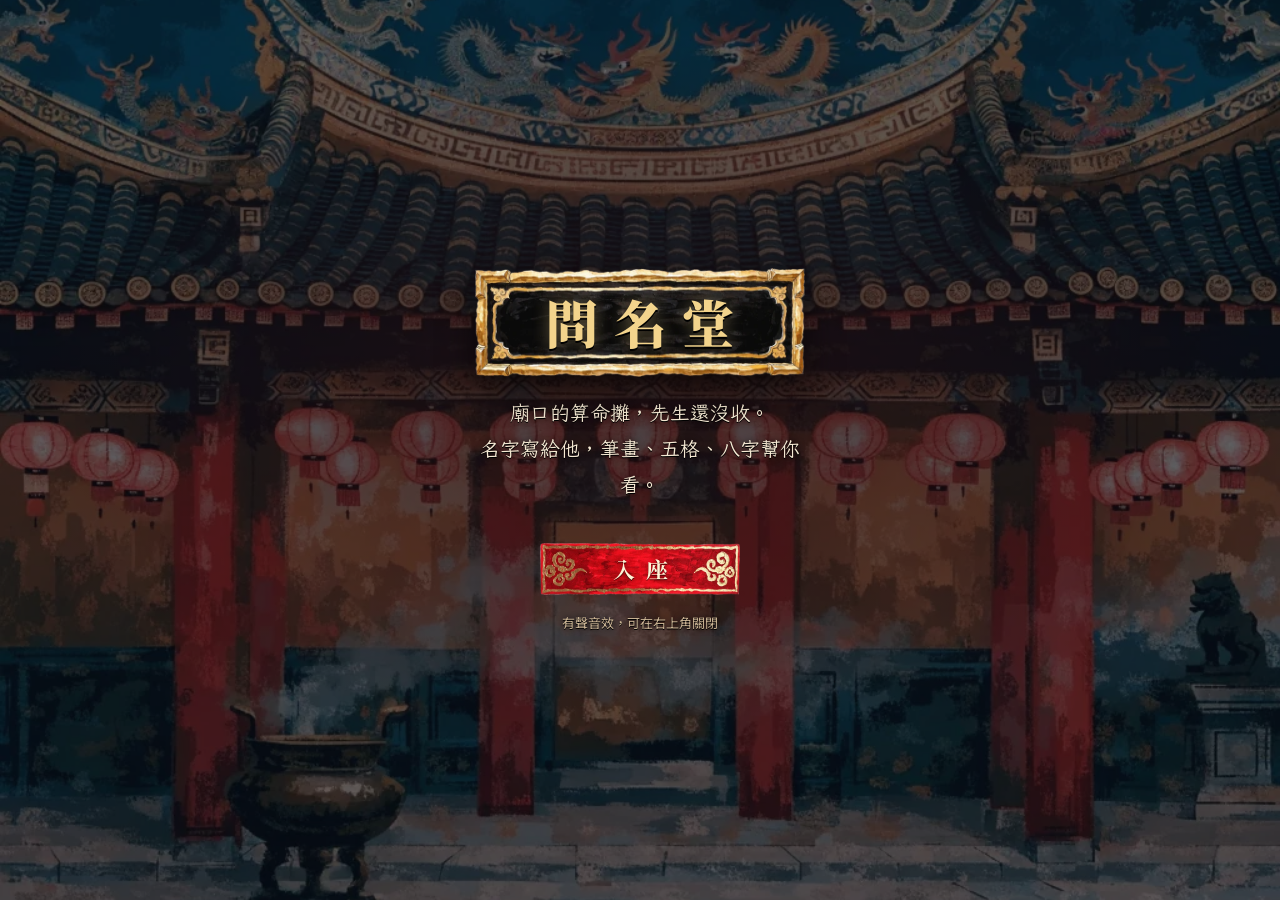
==== site/index.html @ 52f14aec "問話表情換成閉嘴（speak）；交接文件併入雲端版的業主指示 Co-Authored-By: Claude Opus 5.5 <noreply@anthropic.com>" ====
<!DOCTYPE html>
<html lang="zh-Hant">
<head>
<meta charset="utf-8">
<meta name="viewport" content="width=device-width, initial-scale=1, viewport-fit=cover">
<meta name="theme-color" content="#0d1420">
<link rel="preload" as="image" href="assets/scene/bg.webp" media="(max-aspect-ratio: 1/1)">
<link rel="preload" as="image" href="assets/master/idle.webp">
<title>問名堂</title>
<link rel="artifact-thumbnail" href="thumb.jpg">



<!-- OG -->
<meta property="og:type" content="website">
<meta property="og:site_name" content="問名堂">
<meta property="og:url" content="https://dhoper.github.io/wenmingtang/">
<meta property="og:title" content="問名堂｜廟口算命攤，看你的名字">
<meta property="og:description" content="夜裡的廟口，算命攤前坐下，把名字交給算命先生：康熙筆畫、五格三才、八字喜用神，一張批命紅紙說分明。">
<meta property="og:image" content="https://dhoper.github.io/wenmingtang/og/home.jpg">
<meta property="og:image:width" content="1200">
<meta property="og:image:height" content="630">
<meta name="twitter:card" content="summary_large_image">
<!-- /OG -->
<meta name="description" content="夜裡的廟口，算命攤前坐下，把名字交給算命先生：康熙筆畫、五格三才、八字喜用神，一張批命紅紙說分明。">
<link rel="preconnect" href="https://fonts.googleapis.com">
<link rel="preconnect" href="https://fonts.gstatic.com" crossorigin>
<link href="https://fonts.googleapis.com/css2?family=Cactus+Classical+Serif&family=Noto+Sans+TC:wght@400;500;700&family=Noto+Serif+TC:wght@700;900&display=swap" rel="stylesheet">
<link rel="stylesheet" href="fonts/kai.css">
<link rel="stylesheet" href="css/main.css">
</head>
<body>
<div class="app" id="app" data-phase="seat" data-orient="port">

  <!-- 舞台：固定畫布，等比縮放。素材插槽由 js/assets.js 產生 -->
  <div class="viewport" id="viewport" aria-hidden="true">
    <div class="canvas" id="canvas">
      <div class="pos bg" id="slotBg"></div>
      <div class="pos glow"></div>
      <canvas class="pos fx" id="fx"></canvas>
      <div class="pos master" id="slotMaster"></div>
      <div class="pos table" id="slotTable"></div>
      <div class="pos brush" id="slotBrush"></div>
      <div class="pos token" id="slotToken"></div>
      <div class="pos paper" id="paper">
        <div class="paper-art" id="slotPaper"></div>
        <div class="paper-text" id="paperText"></div>
        <div class="seal" id="seal"><span class="vt">問名</span></div>
      </div>
    </div>
  </div>

  <header class="top">
    <a class="brand" href="./">問名堂</a>
    <div class="tools">
      <button type="button" class="chip f-wood" id="historyBtn" hidden>上回批命</button>
      <button type="button" class="chip f-wood" id="soundBtn" aria-pressed="true" aria-label="聲音">有聲</button>
    </div>
  </header>

  <p class="say f-slip" id="say" aria-hidden="true"></p>
  <p class="sr" id="sayLive" aria-live="polite"></p>

  <section class="sheet" id="sheet" aria-live="polite">
    <p class="say-in" id="sayIn" aria-hidden="true"></p>
    <div class="sheet-in" id="act"></div>
  </section>

  <footer class="foot"><a href="NOTICE.txt">資料來源與授權</a></footer>
</div>

<div class="intro" id="intro">
  <div class="intro-in">
    <div class="intro-plaque">問名堂</div>
    <p class="intro-line">廟口的算命攤，先生還沒收。<br>名字寫給他，筆畫、五格、八字幫你看。</p>
    <div class="intro-load" id="introLoad"><i id="introBar"></i></div>
    <button type="button" class="btn main" id="enter" disabled>入座</button>
    <p class="intro-note">有聲音效，可在右上角關閉</p>
  </div>
</div>
<noscript><p style="color:#fff;padding:2em">這個網站需要啟用 JavaScript。</p></noscript>
<script type="module" src="js/main.js"></script>
</body>
</html>
---- site/fonts/kai.css ----
/* 霞鶩文楷 TC 標準體（400）與中黑體（700），OFL 1.1，見 fonts/LXGW-OFL.txt；切片自動產生 */
@font-face{font-family:'WM Kai';font-weight:400;src:url(kai/r-000.woff2) format('woff2');font-display:swap;unicode-range:U+30-39,U+B7,U+2014,U+2026,U+3000-3001,U+3001-3002,U+3002,U+3008-300C,U+300C-300D,U+300D-300F,U+30FB,U+4E00,U+4E09-4E0B,U+4E94,U+4EA4,U+4ED6,U+4F5C,U+4F60,U+4F86,U+4F9D,U+500B,U+5085,U+5148,U+5165,U+5167-5168,U+516B,U+51FA,U+5206,U+524D,U+52D5,U+5340,U+53E3,U+53EF-53F0,U+53F3,U+540D,U+547D,U+554F,U+555F,U+559C,U+56DE,U+56FA,U+5728,U+5750,U+5802,U+591C,U+5B50,U+5B57,U+5B9A,U+5BB9,U+5BEB,U+5C0D,U+5C11,U+5E03,U+5E2B,U+5E6B,U+5E8F,U+5EA7,U+5EB7,U+5EDF,U+5F31,U+5F35,U+60C5,U+614B,U+624B,U+624D,U+6279,U+628A,U+6388,U+63D2,U+63DB,U+6416,U+64CD,U+6524,U+6536,U+653E,U+6548,U+6599,U+660E,U+661F,U+6642,U+66F3,U+6709,U+6750,U+679C,U+683C,U+69FD,U+6A19,U+6A5F,U+6B0A,U+6BD4,U+6C92,U+6D6E,U+6DE1,U+6E1B,U+6E90,U+706B,U+7159,U+7199,U+71C8,U+7279,U+73FE,U+751F,U+7522,U+7528,U+7531,U+756B,U+7684,U+770B,U+795E,U+7AD9,U+7B46,U+7B49,U+7B97,U+7C92,U+7CFB,U+7D05,U+7D19,U+7D20,U+7D66,U+7D71,U+7DB2,U+7E2E,U+8001,U+8072,U+80FD,U+8207,U+821E,U+8457,U+8868,U+88E1,U+8981,U+89D2,U+8A71,U+8AAA,U+8CC7,U+8D77,U+8DDF,U+8F03,U+9010,U+9019,U+9084,U+90E8,U+9589,U+958B,U+95DC,U+9700,U+97F3,U+9999,U+9EDE,U+FF01,U+FF08,U+FF08-FF09,U+FF09,U+FF0C,U+FF0C,U+FF1A,U+FF1A-FF1B,U+FF1F;}
@font-face{font-family:'WM Kai';font-weight:400;src:url(kai/r-001.woff2) format('woff2');font-display:swap;unicode-range:U+4E0D,U+4E7E,U+4E92,U+4ECB,U+4EE5,U+4F4E,U+4F7F,U+4FDD,U+512A,U+5143,U+5169,U+5171,U+5177,U+518D,U+5230,U+5373,U+53E9-53EA,U+5408,U+548C,U+5668,U+566A,U+5716,U+5883,U+5920,U+5927,U+597D,U+59CB,U+5C0F,U+5C31,U+5C3E,U+5C64,U+5DE5,U+5DF2,U+5DF4,U+5E16,U+5E38,U+5E55,U+5E73,U+5E95,U+5EFA,U+5F0F,U+5F88,U+5FAE,U+60B6,U+6210,U+6216,U+6240,U+6253,U+62C6,U+62CD,U+62DB,U+6309,U+6487,U+64CA,U+6572,U+6574,U+6578,U+6587,U+65B0,U+662F,U+6700,U+6703,U+6728,U+672A,U+684C,U+689D,U+694A,U+6A94,U+6B21,U+6BB5,U+6BCF,U+6BDB,U+6C99,U+6CDB,U+6D41,U+6F38,U+700F,U+7121,U+7248,U+724C,U+74B0,U+7559,U+758A,U+767C-767D,U+76F4,U+78B0,U+78EC,U+79D2,U+79FB,U+7A0B,U+7A0D,U+7A84,U+7ACB,U+7AE0,U+7B2C,U+7D42,U+7DE3,U+7E2B,U+7E8C,U+7FFB,U+8005,U+80F8,U+8106,U+81C9,U+820A,U+843D,U+84CB,U+8655,U+87A2,U+87F2,U+898F,U+89BD,U+8A18,U+8AE7,U+8B93,U+8CBC,U+8D70,U+8DF3,U+8F09,U+8F15,U+8FB0,U+900F,U+9023,U+9060,U+91CD,U+9215,U+9285,U+9328,U+932F,U+9577,U+9732,U+9762,U+97FF,U+9801,U+9810,U+982D,U+984C,U+985E,U+98A8,U+9AD8,U+9B5A,U+9CF4,U+9EC3,U+9F4A,U+FF01,U+FF0B,U+FF1B,U+FF1F;}
@font-face{font-family:'WM Kai';font-weight:400;src:url(kai/r-002.woff2) format('woff2');font-display:swap;unicode-range:U+3000,U+3010-3011,U+30FB,U+4E03,U+4E2D,U+4E5D,U+4E5F,U+4E82,U+4E86,U+4E8B-4E8C,U+4E9B,U+4EBA,U+4EC0,U+4ECA,U+4EFD,U+4F8B,U+5019,U+5149,U+516D,U+5178,U+521D,U+5225,U+52A0,U+5317,U+5341,U+53BB,U+53C3,U+53C8,U+53D6,U+540C,U+54EA,U+5566,U+5594,U+55CE,U+56DB,U+570B,U+571F,U+5730,U+5764,U+5831,U+5916,U+591A,U+5929-592A,U+5973,U+5982,U+59D3,U+5B69,U+5B78,U+5BA5,U+5BB6,U+5BE6,U+5C6C,U+5DF1,U+5E02,U+5E74,U+5E7E,U+5EF7,U+5EFF,U+5F8C,U+5F9E,U+5FEB,U+6069,U+610F,U+6211,U+627F,U+6284,U+62D8,U+6311,U+6392,U+64EC,U+6539,U+6562,U+65B7,U+65B9,U+65BD,U+65E5,U+665A,U+66C6,U+66FF,U+6708,U+671F,U+6797,U+67E5,U+67F1,U+6A23,U+6B63,U+6C0F,U+6C11,U+6C34,U+6CD5,U+6CE8,U+6D3E,U+6D77,U+6E96,U+7063,U+70B7,U+70BA,U+7167,U+73B2,U+7537,U+7576,U+771F,U+77E5,U+793A,U+7BC0,U+7D04,U+7D30,U+7E41,U+7F8E,U+8003,U+8096,U+814A,U+81D8,U+81EA,U+81FA,U+842C,U+865B,U+865F,U+88FD,U+8907,U+89E3,U+8A2D,U+8A55,U+8A66,U+8A9E,U+8AB0,U+8ACB,U+8B1B,U+8B80,U+8C6A,U+8FB2,U+9020,U+9032,U+9053,U+9078,U+90A3,U+90FD,U+914D,U+91D1,U+958F,U+9593,U+967D,U+9694,U+986F,U+9AD4,U+9EBC,U+FF0F;}
@font-face{font-family:'WM Kai';font-weight:400;src:url(kai/r-003.woff2) format('woff2');font-display:swap;unicode-range:U+4E26,U+4E32,U+4E3B,U+4E4B,U+4ED4,U+4EF6,U+4F19,U+4F38,U+4F46,U+4F4D,U+4F54,U+4F9B,U+4FE0,U+504F,U+505A,U+5065,U+5076,U+50B3,U+50CF,U+514D,U+51F6,U+5207,U+5247,U+526F,U+534A,U+539A,U+539F,U+53CD,U+53E6,U+5404,U+5409,U+5411,U+5426,U+542B,U+55AE,U+56DD,U+5740,U+57D5,U+57FA,U+5834,U+586B,U+592B,U+593E,U+5B83,U+5B8C,U+5BBF,U+5BEC,U+5C08,U+5D0E,U+5DEE,U+5E36,U+5E87,U+5EF6,U+5F15,U+5F37,U+5F62,U+5F80,U+5F97,U+5FC3,U+5FC5,U+5FCC,U+6027,U+611F,U+61C2,U+61C9,U+627E,U+63A5,U+63A8,U+63D0,U+64CE,U+64DA,U+64FA,U+6545,U+666F,U+6790,U+6838-6839,U+6846,U+6AA2,U+6B66,U+6C42,U+6C7A,U+6E05,U+6EAB,U+7136,U+718A,U+723E,U+72AF,U+7406,U+76BA,U+76EE,U+76F8,U+7709,U+77ED,U+786F,U+790E,U+7956,U+7A31,U+7A7A,U+7AAE,U+7B26,U+7B54,U+7C64,U+7C89,U+7C97,U+7D50,U+7DE8,U+7E3D,U+7E7C,U+7F6E,U+80CC,U+8154,U+81F4,U+822C,U+8272,U+82E5,U+852D,U+884C,U+88C1,U+88DC,U+898B,U+89BA,U+8A02,U+8A08,U+8A5E,U+8AA6,U+8ABF,U+8AD6,U+8B70,U+8B8A,U+8CA1,U+8CAC,U+8CB4,U+8CEA,U+8F29,U+8F38,U+904B,U+904E,U+9192,U+91AB,U+9375,U+9396,U+9583,U+9592,U+969B,U+975C,U+9805,U+9808,U+9996,U+FF5E;}
@font-face{font-family:'WM Kai';font-weight:400;src:url(kai/r-004.woff2) format('woff2');font-display:swap;unicode-range:U+3007,U+4E01,U+4E11,U+4E14,U+4E19,U+4E4E,U+4E59,U+4EA5,U+4EE3-4EE4,U+4F3C,U+50B7,U+50BE,U+5176,U+51AC,U+51CD,U+5217,U+5236,U+524B,U+529B,U+52AB,U+52DE,U+52E2,U+5316,U+532F,U+5348,U+536F-5370,U+53F8,U+5438,U+547C,U+5712,U+5747,U+58EC,U+590F,U+5B5D,U+5B63,U+5B98,U+5BC5,U+5BD2,U+5C3F-5C40,U+5DF3,U+5E72,U+5E9A,U+5EA6,U+5EAB,U+5F8B,U+600E,U+6025,U+620A,U+620C,U+6276,U+6280,U+6291,U+62C9,U+62FC,U+6307,U+64AD,U+652F,U+653F,U+6559,U+65BC,U+65C5,U+65FA,U+6613,U+6625,U+672C,U+68B0,U+696D,U+6975,U+6B65,U+6BBA,U+6C23,U+6CCC,U+6D29,U+6D88,U+6EFF,U+708E,U+71B1,U+71E5,U+7269,U+7532-7533,U+7678,U+767E,U+7686,U+76AE,U+76E4,U+773C,U+7834,U+786C,U+79C0,U+79D1,U+7B4B,U+7BA1,U+7BC9,U+7D44,U+7D93,U+7F3A,U+7FA9,U+800C,U+8033,U+809D,U+80A9,U+80B2,U+80BA,U+80C3,U+813E,U+814E,U+819A,U+81BD,U+8209,U+85CF,U+85DD,U+85E5,U+878D,U+8840,U+88AB,U+89AA,U+8A00,U+8A0A,U+8A72,U+8CBF,U+8DB3,U+8EAB,U+8F9B,U+8FD1,U+901A,U+904A,U+907F,U+9149,U+91CB,U+91CF,U+9336,U+9418,U+9670,U+96C5,U+96D9,U+96FB,U+9806,U+983B,U+9858,U+9867,U+98DF,U+98F2,U+9910,U+9918,U+9AA8,U+FF1D;}
@font-face{font-family:'WM Kai';font-weight:400;src:url(kai/r-005.woff2) format('woff2');font-display:swap;unicode-range:U+3008-3009,U+4ED8,U+4EFB,U+4F73,U+4FAF,U+4FC2,U+4FF1,U+501F,U+5099,U+5144,U+51E1,U+5224,U+5256,U+525B,U+5275,U+529F,U+52A9-52AA,U+52E4,U+53CA-53CB,U+53D7,U+53E4,U+53EB,U+56B4,U+56E0,U+5718,U+582A,U+589E,U+58D3,U+58FD,U+5931,U+5A01,U+5B58,U+5B88-5B89,U+5B9C,U+5BCC,U+5C0E,U+5C1A,U+5E79,U+5EAD,U+5EB8,U+5F1F,U+5F85,U+5F92,U+5FD9,U+6015,U+606F,U+60F1,U+60F3,U+614E,U+616E,U+6236,U+623E,U+6263,U+6295,U+6298,U+6301,U+6399,U+63A1,U+640D,U+64C7,U+64D4,U+653B,U+6557,U+6563,U+656C,U+65C1,U+65E9,U+66F4,U+670B,U+670D,U+6771,U+67D4,U+69CB,U+6A02,U+6B20,U+6B50,U+6B67,U+6B72,U+6BCB,U+6CBB,U+6CE2,U+6E9D,U+6EEF,U+6FDF,U+7169,U+722D,U+7368,U+7384,U+752B,U+75C5,U+7687,U+76FE,U+77E9,U+78BA,U+7919,U+798F,U+7A2E,U+7A4D,U+7A69,U+7C21,U+7C4D,U+7D1A,U+7D2F,U+7DBF,U+7DDA,U+805A,U+8077,U+8108,U+81F3,U+8212,U+82E6,U+845B,U+8853,U+885D,U+89F8,U+8A73,U+8A8D,U+8AA4,U+8AD2,U+8AF8,U+8C50,U+8C61,U+8D85,U+8D8A,U+8DDD,U+8DEF,U+8F49,U+8FA8,U+9000,U+9022,U+9047,U+9055,U+9069,U+9322,U+9580,U+9632,U+963B,U+968A,U+96A8,U+96D6,U+96E3,U+975E,U+9760,U+9818,U+990A,U+99AC;}
@font-face{font-family:'WM Kai';font-weight:400;src:url(kai/r-006.woff2) format('woff2');font-display:swap;unicode-range:U+4E07,U+4E18,U+4E45,U+4EAC,U+4F0F,U+4F11,U+4F4F,U+4FDF,U+502B,U+516C,U+5192,U+51B6,U+5229,U+528D,U+52C7,U+52C9,U+52DD,U+5357,U+535A,U+537B,U+5384,U+53D4,U+5403,U+54E5,U+5584,U+5609,U+5761,U+57F7,U+5805,U+58E4,U+59DC,U+5B64,U+5B6B,U+5B87,U+5B97,U+5BAE,U+5BB0,U+5BE1,U+5C09,U+5C45,U+5C4F,U+5C60,U+5C71,U+5DDE,U+5DE6,U+5ED6,U+5EE3,U+5F70,U+5FB7,U+5FD7,U+6046,U+60DC,U+6155,U+6162,U+6176,U+62D3,U+62FF,U+633D,U+6458,U+6566,U+65F1,U+667A,U+66FC,U+6749,U+6817,U+6843,U+6881,U+68A8,U+6B62,U+6BC5,U+6C5F,U+6C8C,U+6CBF,U+6CF0,U+6D1B,U+6DF7,U+6E2F,U+6E56,U+6F06,U+6F8E,U+6FB3,U+6FB9,U+6FEE,U+7236,U+72D0,U+7565,U+76C8,U+76E1,U+78EF,U+7965,U+797F,U+7A40,U+7AEF,U+7AF9,U+7CBE,U+7D00,U+7D10,U+7D2E,U+7D9C,U+7E23,U+7F8A,U+8017,U+805E,U+8070,U+80AF,U+8166,U+8173,U+8208,U+820C,U+826F,U+82B1,U+82D7,U+8303,U+83EF,U+84EE,U+8584,U+862D,U+897F,U+8A98,U+8AB2,U+8B7D,U+8C37,U+8D6B,U+8DCB,U+8E0F,U+8E47,U+8ED2,U+8F45,U+8FEB,U+9054,U+9072,U+90ED,U+91CC,U+937E,U+95D6,U+9686,U+96AA,U+96C4,U+96C6,U+96D5,U+96E2,U+96E8,U+96EA,U+96F2,U+9748,U+9802,U+99DF,U+9A16,U+9B25,U+9B44;}
@font-face{font-family:'WM Kai';font-weight:400;src:url(kai/r-007.woff2) format('woff2');font-display:swap;unicode-range:U+4E39,U+4EAE,U+4EC1,U+4F01,U+4FBF,U+4FEE,U+50B2,U+517C,U+51CB,U+5200,U+5212,U+523B,U+52C1,U+5305,U+5347,U+5468,U+54C1,U+552F,U+56F0,U+57F9,U+596A,U+59FB,U+5A49,U+5A5A,U+5BB3,U+5BE9,U+5BF6,U+5C24,U+5C4B,U+5C55,U+5DE7,U+5E06,U+5FCD,U+601D,U+6028,U+602A,U+6043,U+60B2,U+60E0,U+617E,U+6182,U+61F7,U+6293,U+62B1,U+62BC,U+62D6,U+632B,U+6372,U+638C,U+6398,U+63DA,U+6490,U+64F4,U+651C,U+654F,U+6582,U+65ED,U+6607,U+660C,U+6697,U+66F2,U+671B,U+677E,U+67F3,U+6963,U+69AE,U+6A13,U+6B64,U+6B77-6B78,U+6BC0,U+6C89,U+6CCA,U+6D3B,U+6D6A,U+6DD8,U+6DEA,U+6F02,U+6FA4,U+703E,U+7070,U+71AC,U+71DF,U+7247,U+7261,U+731B,U+7518,U+751C,U+758F,U+75BC,U+76DB,U+773E,U+77F3,U+78E8,U+79CB,U+7A81,U+7ADF,U+7AED,U+7D55,U+7DAD,U+7DCA,U+7F6A,U+8000,U+8010,U+808B,U+821F,U+8239,U+8271,U+8292,U+8299,U+82F1,U+8349,U+840D,U+84C9,U+853D,U+864E,U+87EC,U+8870,U+8986,U+8AA0,U+8B00,U+8B17,U+8B19,U+8B39,U+8B58,U+8CA0,U+8CBB,U+8CED,U+8E81,U+8FA6,U+902E,U+9042,U+908A,U+91DD,U+92D2,U+93E1,U+9435,U+95CA,U+9650,U+969C,U+971C,U+9752,U+978D,U+99DB,U+9A55,U+9B06,U+9B1A,U+9BAE,U+9DB4,U+9ED1;}
@font-face{font-family:'WM Kai';font-weight:400;src:url(kai/r-008.woff2) format('woff2');font-display:swap;unicode-range:U+4E43,U+4E4F,U+4EA1,U+4EA6,U+4EA8,U+4EAB,U+4EBB,U+4FE1,U+501A,U+5049,U+5100,U+5154,U+52D9,U+52FF,U+537F,U+53E2,U+53E5,U+5439,U+5448,U+5473,U+5544,U+5708,U+5766,U+57CE,U+589C,U+5947,U+596E,U+59B9,U+5B54,U+5B80,U+5B8F,U+5BB8,U+5BDE,U+5BE7,U+5C51,U+5C65,U+5CA9,U+5DE8,U+5F69-5F6A,U+5FA9,U+5FC4,U+5FE0,U+6085,U+6101,U+611B,U+6212,U+6289,U+632F,U+64B0,U+6627,U+6634,U+665D,U+665F,U+6666,U+6668,U+66A2,U+66C9,U+674E,U+6770,U+67AF,U+67B6,U+68F2,U+6B32,U+6B61,U+6B98,U+6C35,U+6C38,U+6C96,U+6CB3,U+6D0B,U+6D1E,U+6DAF,U+6DBC,U+6DD2,U+6DF3,U+6E38,U+6F14,U+6FC3,U+707D,U+70C8,U+725B,U+72D7,U+7334,U+7378,U+737B,U+7389,U+74CF,U+751A,U+7530,U+7570,U+7586,U+75B2,U+7940,U+79BE,U+7A3B,U+7A4E,U+7A74,U+7BE4,U+7C73,U+7CE7,U+7D18,U+7D33,U+7DA2,U+7E46,U+7E6B,U+7F85,U+7FA4,U+7FB2,U+7FD4,U+8015,U+8089,U+8278-8279,U+82B3,U+8302,U+83CA,U+8449,U+84C4,U+8569,U+865E,U+86C7,U+8881,U+8A31,U+8C46,U+8C6C,U+8DE1,U+8ECD,U+8F1D,U+9006,U+9014,U+901F,U+9038,U+9041,U+906E,U+9081,U+90AA,U+91CE,U+92B3,U+9677,U+96DE,U+9707,U+984D,U+9A30,U+9CF3,U+9E97,U+9EA5,U+9F20,U+9F8D,U+9F90;}
@font-face{font-family:'WM Kai';font-weight:400;src:url(kai/r-009.woff2) format('woff2');font-display:swap;unicode-range:U+4E16,U+4E9E,U+4EAD,U+4ED5,U+4ED9,U+4EF2,U+4F2F,U+4F69,U+4FCA,U+5029,U+5146,U+514B,U+5152,U+51A0,U+51B0,U+51CC,U+51F1,U+52DB,U+5353,U+541B,U+54F2,U+5713,U+582F,U+58EB,U+5922,U+594E,U+5955,U+598D,U+59AE,U+5A1C,U+5A1F,U+5A25,U+5A67,U+5A77,U+5A9B,U+5B0C,U+5CB3,U+5CF0,U+5D07,U+5DDD,U+5E0C,U+5E25,U+5F64-5F65,U+5F6C,U+6021,U+6167,U+61B2,U+658C,U+660A,U+6615,U+662D,U+6674,U+6676,U+6689,U+66F8,U+671D,U+67CF,U+6842,U+6885,U+68DF,U+68EE,U+695A,U+6960,U+6A39,U+6B23,U+6B3D,U+6CC9,U+6D2A,U+6D32,U+6D69,U+6DB5,U+6DD1,U+6E58,U+6F22,U+6F54,U+6F64,U+6FE4,U+6FF1,U+70B3,U+7152,U+7165,U+71D5,U+71E6,U+73CA,U+73CD,U+73E0,U+7426,U+742A,U+7433-7434,U+744B,U+745C,U+745E,U+7464,U+7469,U+7490,U+74CA,U+767B,U+76CA,U+777F,U+78A7,U+78CA,U+79AE,U+7B11,U+7D14,U+7D2B,U+7D39,U+7FE0,U+8056,U+81E3,U+822A,U+829D,U+82AC,U+82B8-82B9,U+831C,U+8339,U+8389,U+838E,U+83F2,U+857E,U+8587,U+8679,U+885B,U+8A69,U+8C9E,U+8CD3,U+8CE2,U+8E8D,U+8FCE,U+8FEA,U+90A6,U+921E,U+923A,U+9298,U+9326,U+932B,U+946B,U+96EF,U+96F7,U+9716,U+971E,U+9756,U+98DB,U+99A8,U+9D3B,U+9D6C,U+9E9F,U+9ECE;}
@font-face{font-family:'WM Kai';font-weight:400;src:url(kai/r-010.woff2) format('woff2');font-display:swap;unicode-range:U+4E95,U+4F0A,U+4F36,U+4F51,U+4FD0,U+5109,U+5112,U+5141,U+5189,U+5343,U+5349,U+53EC,U+55AC,U+562F,U+58EF,U+5999,U+59CD,U+59DD,U+59E3,U+59FF,U+5A55,U+5A6D,U+5A9A,U+5AE3,U+5AFB,U+5B0B,U+5BA3,U+5CFB,U+5D17,U+5D22,U+5D50,U+5DBA,U+5DCD,U+5E78,U+5E7C,U+5F18,U+5F71,U+5FB5,U+5FF5,U+61FF,U+633A,U+6377,U+6500,U+6590,U+65AF,U+65CB,U+65D7,U+6606,U+6620,U+6631,U+6649,U+666E,U+66C4,U+66D9,U+66E6,U+674F,U+679D,U+67EF,U+6850,U+6893,U+68E0,U+6953,U+6995,U+6A3A,U+6A4B,U+6B4C,U+6BBF,U+6BD3,U+6C60,U+6C9B,U+6CD3,U+6D25,U+6DF1,U+6DF5,U+6DFB-6DFC,U+6EAA,U+6F6E,U+6F84,U+701A,U+701F,U+7131,U+714C,U+715C,U+71C1,U+723D,U+73A5,U+73AB,U+73C2,U+741B,U+745B,U+747E,U+7487,U+74BD,U+7693,U+76FC,U+78A9,U+797A,U+79B9,U+79C9,U+7AE5,U+7B71,U+7DBA,U+7DD2,U+7FBD,U+7FF0,U+7FFC,U+806F,U+81FB,U+821C,U+827E,U+82B7,U+8335,U+8377,U+83C1,U+840C,U+8431,U+8499,U+84D3,U+851A,U+854A,U+860B,U+884D,U+8861,U+89C0,U+8A60,U+8C9D,U+8CC0,U+8CFD,U+8EFC,U+8FF0,U+91D7,U+9234,U+92FC,U+931A,U+93AE,U+95A3,U+96C1,U+9704,U+975A,U+9769,U+97DC,U+97F6,U+97FB,U+984F,U+99FF,U+9B41,U+9DF9,U+9F0E,U+9F61;}
@font-face{font-family:'WM Kai';font-weight:400;src:url(kai/r-011.woff2) format('woff2');font-display:swap;unicode-range:U+4E15,U+4E88,U+4F50,U+4F83,U+4FCF,U+5104,U+5180,U+51DD,U+51FD,U+52C3,U+541F,U+58A8,U+592E,U+59A4,U+59EC,U+5AE6,U+5B9B,U+5BC6,U+5C0A,U+5C79,U+5C90-5C91,U+5CB1,U+5D69,U+5DB8,U+5EC9,U+5FBD,U+606C-606D,U+60DF,U+6137,U+6148,U+61B6,U+65FB,U+6600,U+6602,U+6636,U+664F,U+6717,U+676D,U+6851,U+6853,U+68CB,U+690D,U+6968,U+6977,U+69D0,U+6A21,U+6A38,U+6AFB,U+6B46,U+6C76,U+6C81,U+6CF3,U+6DC7,U+6DEE,U+6E1D,U+6E5B,U+6E67,U+6ED4,U+6F2A-6F2B,U+7005,U+705D,U+70AB,U+70AF,U+70FD,U+7130,U+7149,U+71A0,U+71B9,U+720D,U+73E9,U+73FA,U+7428,U+7430,U+748B,U+749E-749F,U+768E,U+76DF,U+7814,U+793E,U+795D,U+798E,U+7995,U+7A57,U+7AF6,U+7B1B,U+7B56,U+7B60,U+7D0D,U+7DA0,U+7DB1,U+7DEF,U+7FCA,U+7FCE,U+7FD2,U+8018,U+803F,U+8087,U+80E4,U+81E8,U+828A,U+82AE-82AF,U+82D1,U+8317,U+8354,U+838A,U+83E1,U+8466,U+8475,U+8513,U+8559,U+85CD,U+8776,U+8A13,U+8ABC,U+8AFE,U+8C6B,U+8CBD,U+8D07,U+8D0A,U+8FC5,U+9059,U+91C7,U+9293,U+9304,U+9347,U+9438,U+9452,U+9675-9676,U+9678,U+96CB,U+96CD,U+9706,U+970F,U+980C,U+99B3,U+99D2,U+9A2B,U+9A4A,U+9A4D,U+9A65,U+9DAF,U+9DD7,U+9E92,U+9ED8;}
@font-face{font-family:'WM Kai';font-weight:400;src:url(kai/r-012.woff2) format('woff2');font-display:swap;unicode-range:U+4E1E,U+4E58,U+4EF0,U+4F96,U+4FDE,U+5137,U+5145,U+5195,U+52F5,U+5321,U+5354,U+55BB,U+55E3,U+576A,U+57A3,U+58A9,U+5915,U+5949,U+5954,U+5967,U+5A09,U+5B5A,U+5B5C,U+5B99,U+5BB5,U+5BF0,U+5CB7-5CB8,U+5F26,U+5F3C,U+5F67,U+5FF1,U+5FFB,U+6055,U+60A0,U+6109,U+6170,U+61CB,U+6297,U+63F4,U+64C1,U+6684,U+6698,U+66DC,U+6714,U+6731,U+6735,U+675C,U+6829,U+68E3,U+693F,U+6986,U+699C,U+6A1E-6A1F,U+6BB7,U+6C40,U+6C82,U+6C85,U+6C90,U+6D19,U+6D35,U+6D5A,U+6D66,U+6D93,U+6DCB,U+6DDE,U+6DE6,U+6DE8,U+6E20,U+6E2D,U+6EA2,U+6EB6,U+6ECB-6ECC,U+6F5B,U+6F5E,U+6F6D,U+6F8D,U+701B,U+707C,U+70AC,U+7166,U+71BE,U+71C3,U+71EE,U+71FE,U+7396,U+7422,U+742C,U+742E,U+7457,U+749C,U+74A0,U+74A7-74A8,U+768B,U+7701,U+77B3,U+795A,U+79A7,U+7A46,U+7D0B,U+7DF4,U+7E61,U+7E93,U+7FBF,U+7FCC,U+8085,U+82D3,U+8343,U+837B,U+83F1,U+8403,U+8446,U+8463,U+8473,U+84BC,U+84EC,U+8588,U+85E9,U+85FB,U+8B6F,U+8CAB,U+8CDC,U+8D0F,U+8EFB,U+8F14,U+9035,U+905C,U+9075,U+9077,U+9315,U+93D7,U+9444,U+947E,U+96B1,U+9713,U+973D,U+97CC,U+9824,U+9865,U+98AF,U+99A5,U+9A0F,U+9BE4,U+9D51,U+9DFA,U+9E1E,U+9EDB;}
@font-face{font-family:'WM Kai';font-weight:400;src:url(kai/r-013.woff2) format('woff2');font-display:swap;unicode-range:U+4F76,U+4F7C,U+513C,U+5162,U+52AD,U+573B,U+5782,U+57A0,U+57DF,U+5821,U+5824,U+5830,U+5858,U+5914,U+5A13,U+5B19,U+5B21,U+5BB4,U+5BF5,U+5C0B,U+5CAB,U+5CEA,U+5CFD,U+5D34,U+5DA0,U+5DB4,U+5DBC,U+5E7D,U+5EB6,U+5FAA,U+6042,U+606A,U+6108,U+61CC,U+6234,U+6258,U+6292,U+640F,U+6556,U+6558,U+65CE,U+65D6,U+6609,U+6643,U+6670,U+6696,U+6772,U+68A7,U+68B5,U+699B,U+6A3E,U+6AB8,U+6C50,U+6CD7,U+6CF1,U+6D3D,U+6E3A,U+6EA5,U+6EC4,U+6F41,U+6F7C,U+6F88,U+6F97,U+6FC2,U+7085,U+70DC,U+711C,U+712F,U+7192,U+7194,U+7235,U+7337,U+7345,U+73C8,U+73E3,U+7405,U+743F,U+7444,U+745A,U+745F,U+7489,U+7498,U+74D4,U+74DA,U+7554,U+77BB,U+7941,U+7A1A,U+7A37,U+7A3C,U+7AE3,U+7B19,U+7B20,U+7B8F-7B90,U+7C2B,U+7C9F,U+7CB2,U+7D22,U+7D62,U+7D6E,U+7D8F,U+7DB8,U+7E3E,U+7E6A,U+7F9A,U+7FA8,U+7FF1,U+7FF9,U+8043,U+807F,U+822B,U+8238,U+82BD,U+82D2,U+8309,U+834A,U+8398,U+8482,U+84B2,U+84C0-84C1,U+8594,U+85AA,U+85E4,U+8605,U+88F4,U+8944,U+8AED,U+8B28,U+8B5C,U+8CE6,U+900D,U+9050,U+9130,U+923F,U+9249,U+92C6,U+93A7,U+93AC,U+93DE,U+9460,U+95B1,U+9708,U+9744,U+980E,U+9A01,U+9A64,U+9A6A,U+9D60;}
@font-face{font-family:'WM Kai';font-weight:400;src:url(kai/r-014.woff2) format('woff2');font-display:swap;unicode-range:U+4EA2,U+4F97,U+502C,U+5072,U+50D6,U+52D6,U+52F0,U+52FB,U+5377,U+5703,U+5885,U+5889,U+58F9,U+5919,U+5950,U+5B5F,U+5B93,U+5BDF,U+5CD9,U+5CF6,U+5D16,U+5DD2,U+5DFD,U+5EA0,U+5F08,U+5FB9,U+608C,U+609F,U+634D,U+63C6,U+646F,U+6538,U+655E,U+6595,U+65CC,U+65E6,U+6614,U+665E,U+66E0,U+696B,U+6979,U+6A35,U+6A80,U+6ADF,U+6BEB,U+6C7E,U+6C83-6C84,U+6CE0,U+6CEE,U+6D63,U+6D87,U+6DD9,U+6E19,U+6E44,U+6E5C,U+6EAF,U+6F23,U+6F3E,U+6F6F,U+7043,U+718F,U+71CA,U+71ED,U+7267,U+7372,U+73A0,U+73A2,U+73C0,U+73DE,U+7407,U+741A,U+7424-7425,U+7440,U+7470,U+74A3,U+7504,U+7538,U+7587,U+7766,U+78D0,U+7948-7949,U+795C,U+79A6,U+79E9,U+7A79,U+7CB9,U+7D73,U+7DAC,U+7DB0,U+7DBD,U+7DCB,U+7E09,U+7E79,U+7F61,U+7FC1,U+7FE1,U+7FE5,U+7FE9,U+80C4,U+81BA,U+826E,U+82A9,U+8301,U+8305,U+8338,U+83C0,U+8543,U+85B0,U+85F9,U+8606,U+860A,U+8654,U+88D4-88D5,U+88F3,U+8983,U+8993,U+8A52,U+8A6E,U+8AC7,U+8ACD,U+8B10,U+8C54,U+8CA2,U+8CC1,U+8CDE,U+8CE1,U+8D64,U+8EFE,U+8F2F,U+9091,U+91E7,U+9251,U+9280,U+9291,U+9354,U+93D8,U+9470,U+964C,U+978F,U+9952,U+9A2E,U+9BC9,U+9E1D,U+9E93,U+9F10,U+9F4B;}
@font-face{font-family:'WM Kai';font-weight:400;src:url(kai/r-015.woff2) format('woff2');font-display:swap;unicode-range:U+4F0B,U+4F7A,U+5043,U+5055,U+5091,U+50CE,U+51F0,U+52CD,U+52D7,U+52E3,U+54A8,U+5880,U+596D,U+5C8C,U+5CF4,U+5D19,U+5D27,U+5DD6,U+5F4C,U+6062,U+60C7,U+61AC,U+62EF,U+62F1,U+6384,U+64E2,U+65FC,U+662B,U+6641,U+6659,U+665B,U+6662,U+6667,U+6690,U+66B9,U+66BB,U+66C7-66C8,U+68E8,U+68FB,U+69FF,U+6A59,U+6CBA,U+6D64,U+6DEF,U+6E1F,U+6E25,U+6E3C,U+6E3E,U+6E49,U+6E8D,U+6E9F,U+6EB1,U+6EC2,U+6EC8,U+6F82,U+6F90,U+6F94,U+6FEC,U+7020,U+7098,U+70A4,U+710C,U+7147,U+71CE,U+71E7,U+71FF,U+721A,U+73A8,U+73D6,U+73D9,U+73DD,U+73EA,U+73F5,U+73FD,U+742F,U+7452,U+7462,U+7468,U+7471-7472,U+7481,U+7486,U+74A6,U+74A9,U+74B8,U+74C8,U+74D8,U+79E7,U+7B51,U+7B95,U+7BB4,U+7BC4,U+7D31,U+7DDD,U+7DF9,U+7E1D,U+7F55,U+7FDF,U+8006,U+8046,U+8129,U+82BE,U+8429,U+843C,U+8447,U+8476,U+84A8,U+854E,U+8553,U+8564,U+871C,U+8862,U+889E,U+8912,U+89B2,U+8AA5,U+8AEB,U+8B9A,U+8C48,U+8CFE,U+8F3F,U+8F4D,U+8FE5,U+9074,U+9088,U+90C1,U+9187,U+9245,U+934A,U+938F,U+9394,U+93B0,U+93DC,U+9451,U+9463,U+958E,U+9594,U+965E,U+97CB,U+97DE,U+980A,U+9821,U+98BA,U+98C6,U+9A44,U+9C32,U+9D26,U+9D3F,U+9E7F;}
@font-face{font-family:'WM Kai';font-weight:400;src:url(kai/r-016.woff2) format('woff2');font-display:swap;unicode-range:U+4F7E,U+4F91,U+4FCD,U+5022,U+52F3,U+53E1,U+5586,U+5998,U+59A1,U+59C8,U+59EE,U+59F5,U+5A19,U+5A84,U+5A8A,U+5A97,U+5A9E,U+5ABA,U+5AC8,U+5AFA,U+5B05,U+5BAC,U+5BEF,U+5C8D,U+5CCB,U+5CE8,U+5D11,U+5D35,U+5D42,U+5DBD,U+5F63,U+604A,U+608A,U+60B0,U+6103,U+6114,U+615C,U+6165,U+6610,U+6645,U+664A,U+6664,U+666B,U+6679,U+6695,U+6822,U+6894,U+6966,U+69AD,U+69BF,U+6A11,U+6A52,U+6A89,U+6A8D,U+6C6F,U+6CEB,U+6D38,U+6D3A,U+6D75,U+6D8F,U+6DCF,U+6DD3,U+6E1A,U+6E4B,U+6E72,U+6ECE,U+6F33,U+6F53,U+6FA7,U+6FF0,U+701E,U+712E,U+7150,U+71E1,U+7214,U+7393,U+7397,U+739F,U+73C5,U+73EE,U+7401,U+7409,U+740D,U+74BF,U+752F,U+794A,U+7950,U+7994,U+799B,U+79DD,U+79ED,U+7A14,U+7A1C,U+7A60,U+7AD1,U+7B4E,U+7B8B,U+7B96,U+7BC1,U+7BD4,U+7C5F,U+7D1D,U+7D6A,U+7D9D,U+7DB5,U+7DBB,U+7DBE,U+7DFB,U+7E08,U+7E15,U+7E39,U+7E7D,U+7FC0,U+7FC3,U+7FEF,U+8283,U+829B,U+82E1,U+82F0,U+8331,U+837A,U+839B,U+839E,U+83C2,U+83E9,U+840A,U+846D,U+84C2,U+858C,U+85DF,U+8A22,U+8A75,U+8ABE,U+8AEA,U+8AFA,U+8FE2,U+9068,U+9083,U+9210,U+921C,U+9266,U+928D,U+92D0,U+931E,U+9360,U+96F0,U+9702,U+9711,U+9719,U+9D72;}
@font-face{font-family:'WM Kai';font-weight:400;src:url(kai/r-017.woff2) format('woff2');font-display:swap;unicode-range:U+4E30,U+4E8E,U+4F0D,U+4F18,U+4F53,U+4F55,U+4F59,U+4F70,U+5009,U+505C,U+50D1,U+513F,U+515A,U+516E,U+5175,U+51B7,U+51C6,U+51C8,U+5289,U+5360-5361,U+540E,U+5433,U+543E,U+5442,U+54B8,U+54E1,U+5510,U+5546,U+5679,U+570D,U+5723,U+5729,U+572D,U+574A,U+5875,U+58C1,U+58C7,U+58D8,U+58DF,U+590D,U+5937,U+5983,U+59D4,U+59DA,U+5A03,U+5A23,U+5B30,U+5B3F,U+5B81,U+5B8B,U+5C01,U+5C07,U+5C39,U+5C3C,U+5CAD,U+5E1D,U+5E84,U+5EC8,U+5F02,U+5F0B,U+5F6D,U+5F81,U+5F90,U+6000,U+60CA,U+611A,U+613F,U+6200,U+6208,U+620E,U+6230,U+623F,U+6597,U+66FE,U+6726,U+6734,U+673A,U+6751,U+6781,U+679A,U+6813,U+6821,U+689F,U+68C9,U+68DA,U+6C5D,U+6C6A,U+6C88,U+6CAB,U+6D01,U+6D59,U+6D8C,U+6E21,U+6E24,U+6EEC,U+6F01,U+6F58,U+716C,U+7210,U+72C4,U+738B,U+73ED,U+7403,U+746A,U+754C,U+754F,U+79E6,U+7BAD,U+7CB5,U+7D68,U+7D72,U+7FA1,U+80DC,U+80E1,U+8266,U+8277,U+82F9,U+83BD,U+856D,U+8607,U+86DF,U+8700,U+8863,U+8B1D,U+8C79,U+8D1B,U+8D99,U+9002,U+907C,U+90B5,U+90CE,U+90E1-90E2,U+9102,U+912D,U+91F5,U+925E,U+9433,U+95A9,U+963F,U+9662,U+9673,U+968E,U+9738,U+97D3,U+98C4,U+9B4F,U+9B6F,U+9ED4;}
@font-face{font-family:'WM Kai';font-weight:400;src:url(kai/r-018.woff2) format('woff2');font-display:swap;unicode-range:U+4E0E,U+4EDF,U+4EFF,U+4F3D,U+4F43,U+4F5B,U+4F5F,U+500D,U+502A,U+5118,U+518A,U+51E0,U+5203,U+52D2,U+535C,U+53B2,U+53F2,U+542C,U+544A,U+54AA,U+559A,U+560E,U+5635,U+56E1,U+5733,U+574E,U+5854,U+585E,U+58E9,U+59B2,U+59D0-59D1,U+5A18,U+5ADA,U+5B08,U+5B2A,U+5BA2,U+5BC4,U+5BE8,U+5BFA,U+5C16,U+5CA1,U+5D6C,U+5DFE,U+5E2D,U+5E57,U+5E7B,U+5E9C,U+5EB5,U+5EF3,U+5F13,U+5F1B,U+5F4E,U+5F5D,U+5F91,U+5FA1,U+621F,U+6229,U+62F4,U+63EE,U+66F0,U+66F9,U+6715,U+672B,U+675E,U+67C4,U+67D3,U+6854,U+68F1,U+6A0A,U+6A6B,U+6B8A,U+6C55,U+6C57,U+6C5B,U+6CE5,U+6DFA,U+6E6F,U+6ED5,U+6FC0,U+6FE0,U+7058,U+7076,U+7126,U+7259,U+7281,U+72C0,U+7387,U+7455,U+7562,U+7696,U+76E3,U+76E7,U+76EA,U+77DB,U+79AA,U+79BB,U+79D8,U+7A00,U+7AAF,U+7AFA,U+7B4D,U+7D79,U+7E31,U+7E69,U+7E96,U+8036,U+8058,U+820D,U+8247,U+8332,U+8336,U+8350,U+83AB,U+8521,U+8525,U+859B,U+85A9,U+85DC,U+8A25,U+8A62,U+8AF6,U+8B5A,U+8B66,U+8B77,U+8CC8,U+8E10,U+8F2A,U+8FAD,U+9095,U+90B1,U+90CA,U+9109,U+9127,U+9134,U+9321,U+93C8,U+93D1,U+93F5,U+944C,U+961C,U+9663,U+96B4,U+96C0,U+96F6,U+9813,U+99AE,U+9BE8,U+9EBB,U+9F94;}
@font-face{font-family:'WM Kai';font-weight:400;src:url(kai/r-019.woff2) format('woff2');font-display:swap;unicode-range:U+4E2B,U+4F8D,U+5102,U+5132,U+5371,U+54C8,U+5531,U+554A,U+57E0,U+5862,U+58BE,U+5948,U+5951,U+5957,U+595A,U+5974,U+599E,U+59BB,U+59C6,U+5A1B,U+5A41,U+5A46,U+5AE9,U+5B85,U+5BC2,U+5BC7,U+5BD3,U+5C48,U+5C6F,U+5CED,U+5D14,U+5DE1-5DE2,U+5DF7,U+5E97,U+5EEC,U+5F17,U+5F7C,U+6070,U+621A,U+6241,U+624E,U+62D4,U+62D9,U+62DC,U+636E,U+63A2,U+63AA,U+6492,U+6577,U+65CF,U+65EC,U+66B4,U+675F,U+6784,U+67F4,U+6816,U+6849,U+6912,U+6982,U+69B4,U+6AAC,U+6B12,U+6C14,U+6C86,U+6CC1,U+6D12,U+6D3C,U+6D74,U+6D82,U+6D89,U+6ED1,U+6F20,U+6F29,U+6F31,U+70CF,U+7246,U+725F,U+727D,U+7280,U+734E,U+738E,U+7483,U+74E6,U+752C,U+7591,U+7763,U+7926,U+792A,U+7960,U+79BA,U+79CD,U+7AC7,U+7CB1,U+7D17,U+7DE9,U+7F51,U+8076,U+80E5,U+81E7,U+8328,U+8340,U+83D8,U+83DC,U+84BF,U+8523,U+85FA,U+8702,U+8821,U+8877,U+88D8-88D9,U+891A,U+8972,U+8A54,U+8A61,U+8A79,U+8B49,U+8CF4,U+8DA3,U+8ECA,U+8FE6,U+8FF7,U+8FFD,U+9017,U+90A2,U+90D7,U+90DC-90DD,U+9112,U+9148,U+9152,U+9189,U+929C,U+92EA,U+9333,U+947D,U+9586,U+95D5,U+962E,U+9697,U+970D,U+9727,U+9773,U+97A0,U+99F1,U+9A0E,U+9B91,U+9C57,U+9D1B;}
@font-face{font-family:'WM Kai';font-weight:400;src:url(kai/r-020.woff2) format('woff2');font-display:swap;unicode-range:U+4E08,U+4E10,U+4E1F,U+4E38,U+4E48,U+4E4D,U+4E52-4E53,U+4E56,U+4E5E,U+4E69,U+4E73,U+4E91,U+4E99,U+4E9F,U+4EB3,U+4EC3-4EC4,U+4EC6-4EC7,U+4ECD,U+4ED7,U+4EDE,U+4EF3,U+4F09,U+4F10,U+4F15,U+4F30,U+4F34,U+4F3A,U+4F47-4F48,U+4F57,U+4F5A,U+4F5D-4F5E,U+4F63,U+4F6C,U+4F6F,U+4F75,U+4F7B,U+4F88,U+4F8F,U+4FAE,U+4FB5-4FB7,U+4FC3-4FC4,U+4FCE,U+4FD1,U+4FD7-4FD8,U+4FDA,U+4FEF,U+4FF3,U+4FF8,U+4FFA,U+4FFE,U+5000,U+5006,U+500C,U+500F,U+5011-5012,U+5014,U+5016,U+5018,U+5021,U+5023,U+5025-5026,U+5028,U+502D,U+503C,U+5047,U+504C,U+504E,U+506D,U+506F,U+5074-5075,U+5077,U+507A,U+507D,U+5080,U+508D,U+5096,U+5098,U+509A,U+50A2,U+50AC-50AD,U+50AF,U+50B5,U+50BB,U+50C5,U+50C7,U+50D5,U+50DA,U+50E5,U+50E7,U+50E9,U+50ED-50EE,U+50F1,U+50F5,U+50F9,U+50FB,U+5105,U+5108,U+5110,U+5114-5115,U+511F,U+5121,U+5133,U+5138,U+513B,U+5140,U+5147,U+514C,U+5155,U+5157,U+515C,U+5191,U+5197,U+51A2,U+51A4-51A5,U+51AA,U+51BD,U+51DC,U+51F3,U+51F8-51F9,U+5201,U+5208,U+520A,U+520E,U+5211,U+5216,U+5228,U+522A,U+522E,U+5237-5238,U+523A,U+5241,U+5243;}
@font-face{font-family:'WM Kai';font-weight:400;src:url(kai/r-021.woff2) format('woff2');font-display:swap;unicode-range:U+524A,U+524C,U+524E,U+5254,U+525C-525D,U+5269-526A,U+5272,U+5274,U+5277,U+527D,U+527F,U+5282-5283,U+5287-5288,U+528A,U+5291,U+5293,U+52A3,U+52AC,U+52BB,U+52BE,U+52D8,U+52DF,U+52E6,U+52F8,U+52FA,U+52FE,U+5306,U+5308,U+530D,U+530F-5310,U+5315,U+5319,U+531D,U+5320,U+5323,U+532A,U+5331,U+5339,U+533E-533F,U+5345,U+5351-5352,U+535E,U+5366,U+536E,U+5375,U+5378-5379,U+539D,U+53A5,U+53AD,U+53C9,U+53DB,U+53DF,U+53E8,U+53ED-53EE,U+53F1,U+53F5,U+53FB-53FC,U+5401,U+5406,U+540A-540B,U+540F-5410,U+5412,U+541D-541E,U+5420,U+5427,U+5429,U+542D-542E,U+5431,U+5435-5436,U+543B-543C,U+5440,U+5443,U+5446,U+544E,U+5462,U+5471,U+5475-5478,U+547B,U+5480,U+5484,U+5486,U+548B,U+548E,U+5490,U+5492,U+5495-5496,U+549A,U+54A6-54A7,U+54A9,U+54AB-54AC,U+54AF,U+54B1,U+54B3,U+54BB,U+54BD,U+54BF-54C0,U+54C2,U+54C4,U+54C7,U+54C9,U+54CE,U+54E6,U+54E8-54E9,U+54ED-54EE,U+54FA,U+54FC-54FD,U+5501,U+5506-5507,U+5509,U+550F,U+5514,U+5527,U+552C,U+552E,U+5533,U+5537-5538,U+553E,U+5541,U+5543,U+5555-5557;}
@font-face{font-family:'WM Kai';font-weight:400;src:url(kai/r-022.woff2) format('woff2');font-display:swap;unicode-range:U+555C,U+555E,U+5561,U+5563-5564,U+556A,U+557B-557C,U+557E,U+5580,U+5582-5583,U+5587,U+5589-558B,U+5598-5599,U+559D,U+559F,U+55A7,U+55AA-55AB,U+55B1-55B3,U+55C5-55C7,U+55C9,U+55D1,U+55D3,U+55DA,U+55DC,U+55DF,U+55E1,U+55E4-55E6,U+55E8,U+55EF,U+55F6-55F7,U+55FD-55FE,U+5600,U+5606,U+5608,U+560D,U+5610,U+5614,U+5616-5617,U+561B,U+561F,U+5629,U+562E,U+5630,U+5632,U+5634,U+5636,U+5639,U+563B,U+563F,U+564E,U+5653,U+5657,U+5659,U+5662,U+5664-5665,U+5669,U+566B-566C,U+566F,U+5671,U+5674,U+5676,U+5678,U+5680,U+5685,U+5687,U+568E-5690,U+5695,U+56A5,U+56A8,U+56AE,U+56B6-56B7,U+56BC,U+56C0-56C2,U+56C8-56CA,U+56CC,U+56D1,U+56DA,U+56E4,U+56EA-56EB,U+56FF,U+5704,U+5709,U+572C,U+572F,U+573E,U+574D,U+574F,U+5751,U+5769,U+5777,U+577C,U+5783,U+578B,U+5793,U+57A2,U+57AE,U+57C2-57C3,U+57CB,U+57D4,U+57E4,U+5806,U+5809-580A,U+581D,U+5820,U+5835,U+584A-584C,U+5851-5852,U+5857,U+585A,U+586D,U+5879,U+587D-587E,U+588A,U+5893,U+589F,U+58A6,U+58AE,U+58B3,U+58C5;}
@font-face{font-family:'WM Kai';font-weight:400;src:url(kai/r-023.woff2) format('woff2');font-display:swap;unicode-range:U+58CE,U+58D1,U+58D5,U+58D9,U+58DE,U+58E2,U+58FA,U+5924-5925,U+592D,U+5938,U+5944,U+594F,U+5958,U+5960,U+5962,U+5969,U+5976,U+5978-5979,U+5981,U+5984,U+598A,U+5992-5993,U+5996,U+599D,U+59A3,U+59A5,U+59A8,U+59AF,U+59B3,U+59BE,U+59C5,U+59CA,U+59D2,U+59D8,U+59E5-59E6,U+59E8,U+59EA,U+5A0C,U+5A11,U+5A20,U+5A29,U+5A36,U+5A3C,U+5A40,U+5A4A,U+5A62,U+5A66,U+5A6A,U+5A7F,U+5A92,U+5AA7,U+5AB2-5AB3,U+5ABC-5ABE,U+5AC1-5AC2,U+5AC9,U+5ACC,U+5AD6-5AD8,U+5AE1,U+5AF5,U+5B09,U+5B1D,U+5B24,U+5B34,U+5B38,U+5B40,U+5B43,U+5B51,U+5B53,U+5B55,U+5B5B,U+5B70-5B71,U+5B73,U+5B75,U+5B7A,U+5B7D,U+5B7F,U+5BA4,U+5BA6,U+5BD0,U+5BE2,U+5BE4-5BE5,U+5BEE,U+5BF8,U+5C04,U+5C22,U+5C2C,U+5C37-5C38,U+5C3A,U+5C41,U+5C46,U+5C4D-5C4E,U+5C50,U+5C58,U+5C5C-5C5D,U+5C62,U+5C68,U+5C94,U+5CD2,U+5D01,U+5D06,U+5D1B,U+5D24,U+5D29,U+5D47,U+5D4C,U+5D6F,U+5D84,U+5D87,U+5D94,U+5D9D,U+5DC9,U+5DD4,U+5DEB,U+5E11,U+5E15,U+5E18,U+5E1A-5E1B,U+5E1F,U+5E33,U+5E37,U+5E3D,U+5E40,U+5E43,U+5E45,U+5E4C,U+5E54,U+5E5B,U+5E5F,U+5E61-5E63,U+5E76,U+5E8A,U+5E96;}
@font-face{font-family:'WM Kai';font-weight:400;src:url(kai/r-024.woff2) format('woff2');font-display:swap;unicode-range:U+5EBE,U+5EC1-5EC2,U+5EC4,U+5ECA,U+5ED3,U+5EDA,U+5EDD,U+5EE0,U+5EE2,U+5EFE,U+5F01,U+5F04,U+5F0A,U+5F12,U+5F14,U+5F27,U+5F29,U+5F2D,U+5F46,U+5F48,U+5F4A,U+5F57,U+5F59,U+5F6B,U+5F77,U+5F79,U+5F7F,U+5F87,U+5F89-5F8A,U+5F98-5F99,U+5F9C,U+5FA0,U+5FA8,U+5FAC,U+5FD6,U+5FD8,U+5FDD,U+5FEA,U+5FF8,U+5FFD,U+5FFF,U+600F,U+6012,U+6014,U+6016,U+601B,U+6020,U+6029,U+602B,U+602F,U+6035,U+604D,U+6050,U+6059,U+6063-6065,U+6068,U+606B,U+607F,U+6084,U+6089,U+608D,U+6094,U+6096,U+609A,U+60A3,U+60A8,U+60B4-60B5,U+60B8,U+60BB-60BD,U+60C6,U+60CB,U+60D1,U+60D5,U+60D8,U+60DA,U+60E1,U+60E6,U+60F0,U+60F4,U+60F6,U+60F9-60FB,U+6100,U+6106,U+610D-610E,U+6112,U+6115,U+611C,U+6123,U+6127,U+6134,U+613E,U+6144,U+6147,U+614C-614D,U+6158,U+615A,U+615D,U+615F,U+6163,U+6168,U+616B,U+6175,U+6177,U+617C,U+618A,U+618E,U+6190-6191,U+6194,U+619A,U+61A4,U+61A7,U+61A9,U+61AB,U+61AE,U+61BE,U+61C7-61C8,U+61CA,U+61CD,U+61E3,U+61E6,U+61F2,U+61F5-61F6,U+61F8,U+61FA,U+61FC,U+61FE,U+620D,U+6215,U+621B,U+6221-6222,U+622A,U+622E,U+6232-6233;}
@font-face{font-family:'WM Kai';font-weight:400;src:url(kai/r-025.woff2) format('woff2');font-display:swap;unicode-range:U+6247-6249,U+6251-6252,U+6254,U+625B,U+626D-626F,U+6273,U+627C,U+6286,U+6296,U+62A8,U+62AB-62AC,U+62B5,U+62B9,U+62BD,U+62BF,U+62C2,U+62C4,U+62C7-62C8,U+62CB-62CC,U+62CE,U+62D0,U+62D2,U+62D7,U+62DA,U+62EC-62EE,U+62F3,U+62F7,U+62FD-62FE,U+6302,U+6308,U+6316,U+6328,U+632A,U+633E,U+6342,U+6346,U+6349,U+634C,U+634E-6350,U+6355,U+6367-6369,U+636B,U+6371,U+6376,U+637A-637B,U+6380,U+6383,U+6389,U+638F,U+6396,U+639B,U+63A0,U+63A3,U+63A7,U+63A9,U+63AC,U+63C0,U+63C9,U+63CD,U+63CF,U+63D6,U+63E1,U+63E3,U+63E9-63EA,U+63ED,U+63F9,U+6406,U+6413-6414,U+6417,U+641C,U+641E,U+642A,U+642C-642D,U+6434,U+6436,U+643D-643E,U+6451-6452,U+6454,U+645F,U+6467,U+6469,U+646D,U+6478-647B,U+6488,U+6493,U+6495,U+6499-649A,U+649E,U+64A2,U+64A4-64A5,U+64A9,U+64AB-64AC,U+64AE,U+64B2-64B3,U+64BB-64BC,U+64BE-64BF,U+64C2,U+64C4-64C5,U+64CB,U+64D2,U+64D8,U+64E0,U+64E6,U+64ED,U+64F0-64F2,U+64F7,U+64FB,U+64FE,U+6506,U+650F,U+6514,U+6518-6519,U+651D,U+6523,U+652A-652B;}
@font-face{font-family:'WM Kai';font-weight:400;src:url(kai/r-026.woff2) format('woff2');font-display:swap;unicode-range:U+652C,U+6549,U+6551,U+6554-6555,U+655D,U+6575,U+6583,U+6591,U+659B-659C,U+659F,U+65A1,U+65A4-65A5,U+65A7,U+65AB-65AC,U+65E2,U+65E8,U+660F,U+6624,U+6628,U+664C,U+6652,U+6677,U+667E,U+6687-6688,U+668D,U+6691,U+669D,U+66A8,U+66AB,U+66AE,U+66B1,U+66B8,U+66D6,U+66DD,U+66E9,U+66EC,U+66F7,U+6727,U+672D-672E,U+673D,U+6746,U+6753,U+6756-6757,U+6760,U+676A,U+676F,U+6773,U+6775,U+6777,U+677C,U+677F,U+6787,U+6789,U+678B,U+6793,U+6795,U+67B0,U+67B4,U+67B8,U+67D0-67D2,U+67D9-67DA,U+67DD-67DE,U+67E2,U+67E9,U+67EC,U+67F5,U+67FF,U+6818,U+682A,U+683D,U+6840-6841,U+6845,U+6848,U+6876,U+687F,U+6882-6883,U+6886,U+6897,U+68A1-68A2,U+68AD,U+68AF,U+68B1,U+68B3,U+68C4,U+68CD,U+68D2,U+68D5,U+68D7-68D8,U+68E7,U+68F5,U+68F9-68FA,U+6905,U+690E,U+6930,U+6954,U+695B,U+695D-695E,U+696E,U+6994,U+69A3,U+69A6,U+69A8,U+69AB,U+69B7,U+69BB,U+69C1,U+69C3,U+69CC-69CD,U+69D3,U+69E8,U+69ED,U+69F3,U+6A01,U+6A05,U+6A3D,U+6A44,U+6A47-6A48,U+6A58,U+6A61-6A62,U+6A7E,U+6A84,U+6A90,U+6A97,U+6A9C,U+6AA0,U+6AA3,U+6AAE-6AAF,U+6AB3,U+6ABB;}
@font-face{font-family:'WM Kai';font-weight:400;src:url(kai/r-027.woff2) format('woff2');font-display:swap;unicode-range:U+6AC2-6AC3,U+6AD3,U+6ADA-6ADB,U+6ADD,U+6AE5,U+6AEC,U+6AFA,U+6B04,U+6B10,U+6B16,U+6B3A,U+6B3E,U+6B47,U+6B49,U+6B4E,U+6B59,U+6B5C,U+6B5F,U+6B6A,U+6B79,U+6B7B,U+6B7F,U+6B83,U+6B86,U+6B89,U+6B96,U+6BA4,U+6BAE-6BAF,U+6BB2,U+6BBC,U+6BC6,U+6BCD,U+6BD2,U+6BD7,U+6BDA,U+6BEC,U+6BEF,U+6BFD,U+6C05,U+6C08,U+6C10,U+6C13,U+6C16,U+6C1B,U+6C1F,U+6C24,U+6C26-6C28,U+6C2B-6C2C,U+6C2E-6C2F,U+6C33,U+6C3E,U+6C41,U+6C4D-6C4E,U+6C59,U+6C5E,U+6C61,U+6C68,U+6C70,U+6C72,U+6C74,U+6C7D,U+6C8D,U+6C94,U+6C98,U+6CAC,U+6CAE,U+6CB1,U+6CB8-6CB9,U+6CBC-6CBE,U+6CC4-6CC5,U+6CD6,U+6CDC,U+6CE1,U+6CE3,U+6CEF,U+6CF5,U+6D0C,U+6D0E,U+6D17,U+6D27,U+6D2B,U+6D2E,U+6D31,U+6D36,U+6D39,U+6D65,U+6D6C,U+6D78-6D79,U+6D85,U+6D8A,U+6D8E,U+6D94-6D95,U+6DAA,U+6DAE,U+6DB2,U+6DB8,U+6DBF,U+6DC4-6DC6,U+6DCC,U+6DDA,U+6DE4,U+6DEB-6DEC,U+6DF9,U+6E23,U+6E26,U+6E2C,U+6E32,U+6E34,U+6E43,U+6E4A,U+6E4D-6E4E,U+6E54,U+6E5F,U+6E63,U+6E69,U+6E6E,U+6E89,U+6E98,U+6E9C,U+6EA7,U+6EB4,U+6EBA,U+6EBC,U+6EC5,U+6EC7,U+6ED3,U+6EF2,U+6EF4,U+6EF7,U+6EFE,U+6F0F,U+6F13;}
@font-face{font-family:'WM Kai';font-weight:400;src:url(kai/r-028.woff2) format('woff2');font-display:swap;unicode-range:U+6F15,U+6F2C,U+6F2F,U+6F32,U+6F3F,U+6F51,U+6F5F-6F60,U+6F66,U+6F70,U+6F78,U+6F7A,U+6F80,U+6F86,U+6FA0-6FA1,U+6FA6,U+6FB1,U+6FB4,U+6FB6,U+6FC1,U+6FD5,U+6FD8,U+6FDB,U+6FE1,U+6FE9,U+6FEB,U+6FEF,U+6FFA,U+6FFE,U+7006,U+7009,U+700B,U+7011,U+7015,U+7018,U+701D,U+7028,U+7030,U+7032,U+704C,U+7051,U+705E,U+7064,U+7078,U+708A,U+7092,U+7095,U+7099,U+70AD-70AE,U+70B8,U+70CA,U+70D8-70D9,U+70E4,U+70EF,U+70F9,U+7109-710A,U+7119-711A,U+7146,U+714E,U+7156,U+715E,U+7164,U+7168,U+716E,U+717D,U+7184,U+719F,U+71A8,U+71C4,U+71C9,U+71D0,U+71D2,U+71D9,U+71DC,U+71E0,U+71EC,U+71F4,U+71F8,U+71FB-71FC,U+7206,U+721B,U+7228,U+722A,U+722C,U+7230,U+7238-723B,U+7252,U+7256,U+7258,U+725D,U+7260,U+7262,U+726F,U+7272,U+7274,U+7284,U+7292,U+7296,U+729B,U+72A2,U+72A7,U+72AC,U+72C2,U+72CE,U+72D9,U+72E0-72E1,U+72E9,U+72F7-72F9,U+72FC-72FD,U+7313,U+7316,U+7319,U+731C,U+7325,U+7329,U+7336,U+733E-733F,U+7344,U+7350,U+7357,U+7370,U+7375,U+7377,U+737A,U+7380,U+7386,U+73A9,U+73B3,U+73B7,U+73BB,U+740A,U+7435-7436,U+743A,U+7441,U+7459;}
@font-face{font-family:'WM Kai';font-weight:400;src:url(kai/r-029.woff2) format('woff2');font-display:swap;unicode-range:U+7463,U+746D,U+746F,U+7480,U+74D6,U+74DC,U+74E0,U+74E2-74E4,U+74F6-74F7,U+750C-750D,U+7515,U+7525-7526,U+7529,U+752D,U+753D,U+754B,U+754E,U+755A,U+755C-755D,U+7566,U+756A,U+7578,U+757F,U+758B,U+7599-759A,U+759D,U+75A2-75A5,U+75AB,U+75B3,U+75B5,U+75B8-75B9,U+75BD-75BE,U+75C2,U+75C7,U+75CA,U+75CD,U+75D4-75D5,U+75D8-75D9,U+75DB,U+75DE,U+75E0,U+75E2-75E3,U+75F0-75F4,U+75FA,U+75FF-7601,U+7609,U+760B,U+760D,U+7613,U+761F-7622,U+7624,U+7626-7627,U+7629,U+7634,U+7638,U+763A,U+7642,U+7646,U+764C,U+7652,U+7656,U+7658,U+765F,U+7661-7662,U+7665,U+7669,U+766C,U+766E,U+7671-7672,U+7682,U+7688,U+769A,U+76B0,U+76B4,U+76BF,U+76C2-76C3,U+76C5-76C6,U+76CD-76CE,U+76D2,U+76D4,U+76DC,U+76DE,U+76E5,U+76EF,U+76F2,U+76F9,U+7707,U+7720,U+7728-7729,U+7736-7738,U+773A,U+774F,U+775B-775C,U+775E,U+7761-7762,U+7765,U+7768,U+776A-776C,U+7779,U+777D,U+7784,U+7787,U+778B-778C,U+778E,U+7791,U+779E-77A0,U+77A5,U+77A7,U+77AA,U+77AC;}
@font-face{font-family:'WM Kai';font-weight:400;src:url(kai/r-030.woff2) format('woff2');font-display:swap;unicode-range:U+77AD,U+77B0,U+77BC-77BD,U+77BF,U+77C7,U+77D3,U+77D7,U+77DA,U+77DC,U+77E2-77E3,U+77EE-77EF,U+77FD,U+7802,U+780C-780D,U+781D,U+781F-7820,U+7825,U+7827,U+782D,U+7830,U+7832,U+7837-7838,U+7843,U+784E,U+785D,U+786B,U+787C,U+787F,U+7889,U+788C,U+788E,U+7891,U+7893,U+7897-7898,U+789F,U+78A3,U+78B3,U+78BC,U+78BE,U+78C1,U+78C5,U+78CB,U+78D5,U+78DA,U+78E7,U+78F4,U+78F7,U+78FA,U+7901,U+792B-792C,U+7946-7947,U+7955,U+7957,U+795F,U+7968,U+796D,U+7981,U+798D,U+79B1,U+79B3,U+79BD,U+79BF,U+79C1,U+79C8,U+79DF,U+79E3-79E4,U+7A05,U+7A08,U+7A1E-7A20,U+7A3D,U+7A3F,U+7A4B-7A4C,U+7A61-7A62,U+7A6B,U+7A76,U+7A7F,U+7A88,U+7A92,U+7A95-7A98,U+7A9F-7AA0,U+7AA9-7AAA,U+7ABA,U+7ABF,U+7AC4-7AC5,U+7ACA,U+7AFD,U+7AFF,U+7B06,U+7B1E,U+7B28,U+7B2E,U+7B4F-7B50,U+7B52,U+7B67,U+7B6E,U+7B75,U+7B77,U+7B84,U+7B87,U+7B94,U+7B9D,U+7BA0,U+7BB1,U+7BB8,U+7BC6-7BC7,U+7BCC,U+7BD9,U+7BDB,U+7BE0-7BE1,U+7BE6,U+7BE9,U+7BF7,U+7BFE,U+7C07,U+7C0C-7C0D,U+7C11,U+7C1E,U+7C23,U+7C27,U+7C2A,U+7C37-7C38,U+7C3D-7C40;}
@font-face{font-family:'WM Kai';font-weight:400;src:url(kai/r-031.woff2) format('woff2');font-display:swap;unicode-range:U+7C43,U+7C4C,U+7C50,U+7C60,U+7C63,U+7C65,U+7C6C,U+7C6E,U+7C72,U+7C7D,U+7C95,U+7CA5,U+7CB3,U+7CBD,U+7CCA,U+7CD5-7CD6,U+7CD9,U+7CDC-7CE0,U+7CE2,U+7CEF-7CF0,U+7CF8,U+7CFE,U+7D02,U+7D06-7D07,U+7D09-7D0A,U+7D15,U+7D1B-7D1C,U+7D21,U+7D32,U+7D3C,U+7D40,U+7D43,U+7D46,U+7D5B,U+7D5E,U+7D61,U+7D70,U+7D81,U+7D91,U+7D9E,U+7DB4,U+7DC7,U+7DD8-7DD9,U+7DDE,U+7DE0,U+7DEC,U+7DF2,U+7E0A,U+7E10-7E11,U+7E1B,U+7E1E,U+7E2F,U+7E32,U+7E34-7E35,U+7E37,U+7E3F,U+7E43,U+7E45,U+7E48,U+7E52,U+7E54-7E55,U+7E59-7E5A,U+7E5E,U+7E6D,U+7E73,U+7E82,U+7E8F,U+7E94,U+7E9C,U+7F36,U+7F38,U+7F3D,U+7F44,U+7F48,U+7F4C,U+7F50,U+7F54,U+7F5F,U+7F69,U+7F70,U+7F72,U+7F75,U+7F77,U+7F79,U+7F88,U+7F8B-7F8C,U+7F94,U+7F9E,U+7FAF,U+7FB6,U+7FB8-7FB9,U+7FBC,U+7FC5,U+7FD5,U+7FEE,U+7FF3,U+8004,U+800B,U+800D,U+8011-8012,U+8019,U+801C,U+8026,U+8028,U+803D,U+804A,U+8052,U+8071,U+8073,U+807D-807E,U+8084,U+8086,U+808C,U+8093,U+8098,U+809A-809B,U+80A1-80A2,U+80A5,U+80AA-80AB,U+80B1,U+80B4,U+80CE,U+80D6,U+80DA-80DB,U+80DD-80DE,U+80ED,U+80EF;}
@font-face{font-family:'WM Kai';font-weight:400;src:url(kai/r-032.woff2) format('woff2');font-display:swap;unicode-range:U+80F0-80F1,U+80F3-80F4,U+80FC,U+8102,U+8105,U+810A,U+8116,U+8123-8124,U+812B,U+812F-8130,U+8139,U+8146,U+814B-814C,U+8150-8151,U+8153,U+8155,U+8165,U+816B,U+816E,U+8170-8171,U+8174,U+8178-817A,U+817F-8180,U+8182,U+8188,U+818A,U+818F,U+8198,U+819B-819D,U+81A0,U+81A8-81A9,U+81B3,U+81BE-81C0,U+81C2-81C3,U+81C6,U+81CD,U+81CF,U+81DA,U+81DF,U+81E2,U+81E5,U+81EC-81ED,U+81FC,U+81FE,U+8200,U+8202,U+8205,U+8210,U+8214,U+821B,U+8222,U+8228,U+8235-8237,U+824B,U+8258-8259,U+828B,U+828D,U+829F,U+82A3,U+82A5,U+82AD,U+82B0,U+82BB,U+82D4,U+82DB-82DC,U+82DE-82DF,U+82E3,U+82E7,U+82EF,U+8304,U+8306,U+832B,U+8334,U+834F,U+8352,U+8378,U+837C,U+8386,U+8392-8393,U+8396,U+83A0,U+83A2,U+83A7,U+83C5,U+83CC,U+83D4,U+83DF-83E0,U+83F0,U+83F4,U+83F8,U+83FD,U+8404,U+8407,U+840B,U+840E,U+8435,U+8438,U+8461,U+8469,U+846B-846C,U+8477,U+8490,U+849C,U+849E,U+84B8,U+84C6,U+84CA,U+84D1,U+84FF,U+8506,U+8511,U+8514,U+8517,U+852C,U+8548-8549,U+855E,U+8568,U+856A,U+858A,U+8591,U+859C,U+85A6,U+85A8,U+85AF;}
@font-face{font-family:'WM Kai';font-weight:400;src:url(kai/r-033.woff2) format('woff2');font-display:swap;unicode-range:U+85B9-85BA,U+85C9,U+85D0,U+85D5,U+85EA,U+85F7,U+8611,U+8617,U+861A,U+8638,U+863F,U+8650,U+865C,U+8667,U+866B,U+8671,U+867A-867B,U+868A,U+868C,U+8693,U+869C,U+86A3-86A4,U+86A9-86AA,U+86AF,U+86B1,U+86B5-86B6,U+86C0,U+86C4,U+86C6,U+86C9,U+86CB,U+86D0,U+86D4,U+86D9,U+86DB,U+86DE,U+86E4,U+86ED,U+86F9,U+86FB,U+86FE,U+8703,U+8706-8708,U+870A,U+8713,U+8718,U+8722,U+8725,U+8729,U+8734,U+8737,U+873B,U+873F,U+874C,U+8753,U+8755,U+8757,U+8759,U+8760,U+8766,U+8768,U+8774,U+8778,U+8782-8783,U+879E-879F,U+87AB,U+87B3,U+87BA-87BB,U+87C0,U+87C6,U+87C8,U+87CB,U+87D1-87D2,U+87E0,U+87EF,U+87F9,U+87FB,U+87FE,U+8805,U+880D,U+8814-8815,U+881F,U+8822-8823,U+8831,U+8836,U+8839,U+883B,U+8857,U+8859,U+886B,U+8879,U+887D,U+8882,U+8888,U+888B,U+888D,U+8892,U+8896,U+88B1,U+88C2,U+88CA,U+88D2,U+88DD,U+88DF,U+88E8,U+88EF,U+88F8-88F9,U+8902,U+890A,U+8910,U+8913,U+8915,U+8921,U+8925,U+892A-892B,U+8932,U+8936,U+8938,U+893B,U+893D,U+8956,U+895E-8960,U+8964,U+896A,U+896C,U+896F,U+8996,U+899C,U+89A6,U+89AC,U+89D4,U+89F4,U+89FC;}
@font-face{font-family:'WM Kai';font-weight:400;src:url(kai/r-034.woff2) format('woff2');font-display:swap;unicode-range:U+8A03,U+8A0C,U+8A0E-8A11,U+8A15-8A17,U+8A1B,U+8A1D,U+8A1F,U+8A23,U+8A2A,U+8A34,U+8A36,U+8A3A-8A3C,U+8A3E,U+8A41,U+8A46,U+8A50,U+8A56,U+8A5B,U+8A63,U+8A68,U+8A6B-8A6D,U+8A70,U+8A7B-8A7C,U+8A85,U+8A87,U+8A8C,U+8A91,U+8A93,U+8A95,U+8A9A,U+8AA1,U+8AA3,U+8AA7-8AA8,U+8AB6,U+8AB9,U+8AC2,U+8AC4,U+8AC9,U+8ADB-8ADC,U+8AE6,U+8AEE,U+8AF1,U+8AF3,U+8AF7,U+8AFC,U+8B01-8B02,U+8B04,U+8B0A,U+8B0E,U+8B20,U+8B2B-8B2C,U+8B41,U+8B46,U+8B4E-8B4F,U+8B59,U+8B5F,U+8B6B-8B6C,U+8B74,U+8B92,U+8B96,U+8B9C,U+8C3F,U+8C41,U+8C49,U+8C4C,U+8C4E,U+8C55,U+8C5A,U+8C62,U+8C6D,U+8C73,U+8C7A,U+8C82,U+8C89-8C8A,U+8C8C-8C8D,U+8C93,U+8CA7-8CAA,U+8CAF,U+8CB2-8CB3,U+8CB6-8CB8,U+8CC2-8CC5,U+8CCA,U+8CD1-8CD2,U+8CE0,U+8CE3-8CE4,U+8CEC,U+8CF8,U+8CFA-8CFC,U+8D05,U+8D08,U+8D0D,U+8D13,U+8D16-8D17,U+8D66-8D67,U+8D6D,U+8D73-8D74,U+8D81,U+8D95,U+8D9F,U+8DA8,U+8DB4,U+8DBA,U+8DBE,U+8DC6,U+8DCC,U+8DCE,U+8DD1,U+8DDA-8DDB,U+8DE4,U+8DE6,U+8DE8,U+8DEA,U+8DFA,U+8DFC,U+8E1D;}
@font-face{font-family:'WM Kai';font-weight:400;src:url(kai/r-035.woff2) format('woff2');font-display:swap;unicode-range:U+8E1E-8E1F,U+8E21-8E22,U+8E29,U+8E2B,U+8E31,U+8E34-8E35,U+8E39,U+8E42,U+8E44,U+8E48-8E4B,U+8E55,U+8E59,U+8E5F,U+8E63-8E64,U+8E66,U+8E6C,U+8E72,U+8E74,U+8E76,U+8E7A,U+8E7C,U+8E82,U+8E85,U+8E87,U+8E89-8E8B,U+8E91,U+8E93,U+8EA1,U+8EAA,U+8EAC,U+8EB2,U+8EBA,U+8EC0,U+8ECB-8ECC,U+8ECF,U+8ED4,U+8EDB,U+8EDF,U+8EF8,U+8F0A,U+8F12-8F13,U+8F1B-8F1C,U+8F1E-8F1F,U+8F25-8F26,U+8F33,U+8F3B,U+8F3E,U+8F42,U+8F44,U+8F4E,U+8F54,U+8F5F,U+8F61,U+8F9C,U+8F9F,U+8FA3,U+8FAE-8FAF,U+8FB1,U+8FC2,U+8FC4,U+8FC6,U+8FD4,U+8FE4,U+8FE8,U+8FED,U+8FF4,U+8FF8,U+8FFA,U+9001,U+9003,U+9005,U+9015-9016,U+901B,U+901D-901E,U+9031,U+9036,U+903C,U+903E,U+904D,U+904F,U+9051,U+9058,U+905B,U+905D-905E,U+9062-9063,U+906D,U+907A,U+907D,U+9080,U+9082,U+9087,U+908B,U+908F-9090,U+90B6,U+90B8,U+90C3,U+90F5,U+90FE,U+9117-9119,U+911E,U+9131,U+9139,U+914A-914C,U+9157,U+9163,U+9165,U+9169-916A,U+916C,U+9174-9175,U+9177-9178,U+9183,U+918B,U+919C,U+919E,U+91A3,U+91AC,U+91AE,U+91B1,U+91B4,U+91BA,U+91C0-91C1,U+91C5;}
@font-face{font-family:'WM Kai';font-weight:400;src:url(kai/r-036.woff2) format('woff2');font-display:swap;unicode-range:U+91C6,U+91C9,U+91D0,U+91D8-91D9,U+91DC,U+91E3,U+91E6,U+91E9,U+91ED,U+9207,U+9209,U+920D,U+9211,U+9214,U+9223,U+9237-9239,U+923D-923E,U+9240,U+924B,U+924D,U+9257,U+925A-925B,U+9264,U+9278,U+927B-927C,U+9296,U+92A8,U+92AC,U+92B2,U+92B7,U+92BB-92BC,U+92C1,U+92C5,U+92C7,U+92E4,U+92F0,U+92F8,U+9310,U+9318-9319,U+9320,U+932E,U+934B,U+934D,U+935A-935B,U+9365,U+936C,U+9370,U+9382,U+938A,U+9397-9398,U+939A,U+93A2,U+93B3,U+93C3,U+93CD,U+93D6,U+93DD,U+93DF,U+93E2,U+93E4,U+93E8,U+93FD,U+9403,U+942B,U+942E,U+9432,U+943A,U+9464,U+946A,U+9472,U+9477,U+947C,U+947F,U+9582,U+9591,U+9598,U+95A1,U+95A4-95A5,U+95A8,U+95AD,U+95BB,U+95C6,U+95C8,U+95CB-95CC,U+95D0,U+95D4,U+95E1-95E2,U+9621,U+962A,U+962C,U+9631,U+9640,U+9642,U+9644,U+964B,U+964D,U+9658,U+965B,U+965D,U+9661,U+9664,U+966A,U+966C,U+9672,U+9674,U+9684-9685,U+968B,U+968D,U+9695,U+9698-9699,U+96A7,U+96B8-96B9,U+96BB,U+96C7,U+96C9-96CA,U+96CC,U+96D2,U+96DB-96DC,U+96E9,U+96F9,U+9709,U+970E,U+9724,U+972A,U+9730,U+9739,U+973E,U+9742,U+975B,U+9761,U+9766,U+9768;}
@font-face{font-family:'WM Kai';font-weight:400;src:url(kai/r-037.woff2) format('woff2');font-display:swap;unicode-range:U+9774,U+9776,U+977C,U+9785,U+978B,U+9798,U+97A3,U+97A6,U+97AD,U+97C1,U+97C3,U+97C6,U+97C9,U+97ED,U+97F9,U+9803,U+9811-9812,U+9817,U+981C,U+982B,U+9830,U+9837-9839,U+9846,U+984E,U+9853,U+985B,U+986B,U+9870-9871,U+98B1,U+98B3,U+98B6,U+98BC,U+98E2,U+98E7,U+98E9-98EA,U+98ED,U+98EF,U+98F4,U+98FC-98FE,U+9903,U+9905,U+9909,U+990C,U+9912-9913,U+991A-991B,U+991E,U+9921,U+9928,U+992E,U+9935,U+993D-993F,U+9945,U+9949,U+9951,U+9955,U+9957,U+995C,U+995E,U+99AD,U+99B1,U+99B4,U+99C1,U+99D0-99D1,U+99D5,U+99D9,U+99DD,U+99E2,U+99ED,U+9A19,U+9A35,U+9A37,U+9A3E,U+9A40,U+9A43,U+9A45,U+9A57,U+9A5A-9A5B,U+9A5F,U+9A62,U+9AAF-9AB0,U+9AB7-9AB8,U+9ABC,U+9AC1,U+9ACF,U+9AD1-9AD3,U+9AD6,U+9AE1,U+9AE6,U+9AED-9AEF,U+9AFB,U+9B03,U+9B0D,U+9B22-9B23,U+9B27-9B28,U+9B31-9B32,U+9B3C,U+9B42,U+9B45,U+9B4D-9B4E,U+9B51,U+9B54,U+9B58,U+9B77,U+9BAA-9BAB,U+9BAD,U+9BC0,U+9BC8,U+9BCA,U+9BD6,U+9BDB,U+9BE7,U+9BFD,U+9C0D,U+9C13,U+9C25,U+9C2D,U+9C31,U+9C3B,U+9C3E,U+9C49,U+9C54,U+9C56,U+9C5F,U+9C77-9C78,U+9CE5;}
@font-face{font-family:'WM Kai';font-weight:400;src:url(kai/r-038.woff2) format('woff2');font-display:swap;unicode-range:U+4E0C,U+4E0F,U+4E2E,U+4E31,U+4E33,U+4E3C,U+4E42,U+4E47,U+4E5C,U+4E7F,U+4E83-4E84,U+4E8D,U+4E93,U+4EB6,U+4EB9,U+4EC2,U+4EC8-4EC9,U+4EDA,U+4EDC-4EDD,U+4EE1,U+4EE8-4EE9,U+4EF1,U+4EF4-4EF5,U+4EF7,U+4F00,U+4F02,U+4F04-4F05,U+4F08,U+4F0E,U+4F12-4F14,U+4F1D,U+4F22,U+4F2C-4F2D,U+4F33,U+4F3B,U+4F3E-4F3F,U+4F41,U+4F49,U+4F4C,U+4F52,U+4F56,U+4F58,U+4F61-4F62,U+4F64,U+4F67,U+4F6A-4F6B,U+4F6E,U+4F74,U+4F77-4F79,U+4F7D,U+4F80-4F82,U+4F84-4F85,U+4F87,U+4F89,U+4F90,U+4F92,U+4F94-4F95,U+4F98,U+4F9A,U+4F9C,U+4F9E,U+4FB2-4FB3,U+4FB9-4FBB,U+4FC0-4FC1,U+4FC5,U+4FC7,U+4FC9,U+4FCB,U+9CE9,U+9CF6,U+9D03,U+9D06,U+9D09,U+9D12,U+9D15,U+9D23,U+9D28,U+9D5D,U+9D61,U+9D6A,U+9D89,U+9DB8,U+9DC2,U+9DD3,U+9DE5,U+9E1A-9E1B,U+9E75,U+9E79,U+9E7C-9E7D,U+9E82,U+9E8B,U+9E9D,U+9EA9,U+9EB4-9EB5,U+9EBE,U+9ECC-9ECD,U+9ECF,U+9EDC-9EDD,U+9EE0,U+9EE8,U+9EEF,U+9EF4,U+9EF7,U+9F07,U+9F13,U+9F15,U+9F19,U+9F2C,U+9F2F,U+9F34,U+9F3B,U+9F3E,U+9F52,U+9F5C,U+9F5F,U+9F63,U+9F66-9F67,U+9F6A,U+9F6C,U+9F72,U+9F77,U+9F9C;}
@font-face{font-family:'WM Kai';font-weight:400;src:url(kai/r-039.woff2) format('woff2');font-display:swap;unicode-range:U+4FD3-4FD4,U+4FD6,U+4FD9,U+4FDB-4FDC,U+4FEC,U+4FF4-4FF7,U+5005,U+5007,U+500E,U+5013,U+5015,U+5017,U+501B-501C,U+501E,U+5020,U+5027,U+502F-5031,U+5033,U+5035,U+5037,U+5040-5041,U+5045-5046,U+5048,U+504A-504B,U+504D,U+5051,U+5053,U+5057,U+505B,U+505D-5064,U+5068-506B,U+506E,U+5070,U+5073,U+5082-5083,U+5087,U+508B-508C,U+508E,U+5092,U+5094-5095,U+509B-509E,U+50A3,U+50AE,U+50B0-50B1,U+50B4,U+50B6,U+50B8,U+50BA,U+50BD,U+50BF,U+50C1-50C2,U+50C4,U+50C6,U+50C8-50CB,U+50D3-50D4,U+50D7,U+50DB,U+50DD,U+50E0,U+50E3-50E4,U+50E6,U+50E8,U+50EA,U+50EC,U+50EF-50F0,U+50F3,U+50F6,U+50F8,U+50FD-50FF,U+5103,U+5106-5107,U+510A-510C,U+5111,U+5113,U+5117,U+511A,U+511C,U+5120,U+5122,U+5124-5126,U+5129,U+512D-512E,U+5130-5131,U+5134-5135,U+5139-513A,U+513D,U+5159,U+515B,U+515D-515F,U+5161,U+5163,U+5187,U+518F,U+5193-5194,U+5198,U+519E,U+51B1,U+51B9,U+51BC,U+51BE,U+51C4;}
@font-face{font-family:'WM Kai';font-weight:400;src:url(kai/r-040.woff2) format('woff2');font-display:swap;unicode-range:U+51C5,U+51CA,U+51CE,U+51D0,U+51D4,U+51D7-51D8,U+51DE,U+51F5,U+5209,U+520C,U+5210,U+5213,U+521C,U+521E,U+5221,U+5231-5233,U+5235,U+5244,U+5246,U+5249,U+5252,U+5255,U+525A,U+525E-525F,U+5261-5262,U+526B-526E,U+5278,U+527A-527C,U+5280-5281,U+5284,U+528B-528C,U+5296-5299,U+52A6,U+52AE,U+52BC,U+52C0,U+52C2,U+52D3,U+52E9,U+52EB,U+52EF,U+52F1,U+52F4,U+52F7,U+52FC,U+5309-530B,U+530E,U+5311-5312,U+531A,U+531C,U+531F,U+5322,U+532D,U+5330,U+5334,U+5337,U+533C-533D,U+5344,U+534C-534D,U+5363,U+536C,U+5372,U+537C,U+5382,U+538A,U+538E-538F,U+5392,U+5394,U+5396-5399,U+539C,U+539E,U+53A4,U+53A7,U+53AC,U+53B4,U+53B9,U+5407,U+5418-5419,U+541C,U+5424-5425,U+5428,U+542A,U+5430,U+5437,U+543D,U+5441,U+5445,U+5447,U+544F,U+5454,U+5460-5461,U+5463-5467,U+546B-546C,U+546F-5470,U+5472,U+5474,U+547A,U+547E-547F,U+5481-5482,U+5487-5488,U+548D,U+5491,U+5498,U+54A0-54A2,U+54A5,U+54AD-54AE,U+54B0,U+54B6-54B7,U+54BA,U+54BC;}
@font-face{font-family:'WM Kai';font-weight:400;src:url(kai/r-041.woff2) format('woff2');font-display:swap;unicode-range:U+54BE,U+54C3,U+54C5-54C6,U+54CF,U+54D6,U+54DE,U+54E0,U+54E2,U+54E4,U+54E7,U+54EB,U+54F1,U+54F3,U+54F7-54F8,U+54FB,U+54FF,U+5503-5505,U+5508,U+550A-550C,U+550E,U+5511-5512,U+5517,U+551A,U+5526,U+552A,U+552D,U+5530,U+5532,U+5534-5536,U+5539,U+553B-553C,U+5540,U+5545,U+5548,U+554B,U+554D-554E,U+5550-5552,U+5562,U+5565,U+5575-5577,U+557D,U+557F,U+5581,U+5588,U+558C-558F,U+5591-5593,U+5595,U+55A1-55A6,U+55A8,U+55AD,U+55B5,U+55BF-55C0,U+55C2-55C4,U+55C8,U+55CA-55CD,U+55CF-55D0,U+55D2,U+55D4-55D6,U+55D9,U+55DB,U+55DD,U+55E2,U+55E7,U+55E9,U+55F2,U+55F9-55FA,U+55FC,U+55FF,U+5601-5602,U+5604,U+560C,U+560F,U+5612-5613,U+5615,U+561C-561D,U+5627,U+562A,U+562C,U+5633,U+5638,U+563A,U+563D-563E,U+5640-5642,U+5645-5646,U+5648-564A,U+564C,U+5658,U+565A,U+565E,U+5660,U+5663,U+5666,U+566D-566E,U+5670,U+5672-5673,U+5677,U+567E-567F,U+5681-5684,U+5686,U+568C;}
@font-face{font-family:'WM Kai';font-weight:400;src:url(kai/r-042.woff2) format('woff2');font-display:swap;unicode-range:U+568D,U+5693,U+5697-569A,U+569C-569D,U+56A6-56A7,U+56AA-56AD,U+56B2-56B3,U+56B5,U+56BD-56BE,U+56C3,U+56C5-56C6,U+56CB,U+56CD,U+56D3-56D4,U+56D7,U+56DF,U+56E5,U+56E7,U+56EE,U+56F7,U+56F9,U+5701-5702,U+5707,U+570A,U+570C,U+5714,U+571A-571C,U+571E,U+5720,U+5722,U+572A,U+572E,U+5734,U+5741,U+5745,U+5749,U+574B-574C,U+5752,U+5762,U+5768,U+576B,U+576D,U+576F-5776,U+577B,U+577D,U+5780,U+578C,U+578F,U+5794-5795,U+5797-579B,U+579D-579F,U+57A4-57A5,U+57B5-57B6,U+57B8-57BA,U+57BC-57BD,U+57BF,U+57C1,U+57C6-57C7,U+57CC,U+57CF-57D0,U+57D2,U+57DC,U+57E1-57E3,U+57E5,U+57E7,U+57E9,U+57EC-57EE,U+57F0-57F6,U+57F8,U+57FB-57FD,U+5800-5801,U+5804,U+5807-5808,U+580B-580E,U+5810,U+5814,U+5819,U+581B-581C,U+581E,U+5823,U+5825,U+5827-5829,U+582C-582E,U+5832-5833,U+5836-5839,U+583B,U+583D;}
@font-face{font-family:'WM Kai';font-weight:400;src:url(kai/r-043.woff2) format('woff2');font-display:swap;unicode-range:U+583F,U+5848-5849,U+584D-584F,U+5853,U+5855,U+5859,U+585B,U+585D,U+5863-5865,U+5868,U+586F,U+5871,U+5874,U+5876,U+587A-587C,U+587F,U+5881-5882,U+5886-5888,U+588B,U+588E-5891,U+5894,U+5898,U+589D,U+58A0-58A1,U+58A3,U+58A5,U+58AB-58AC,U+58AF,U+58B1,U+58BA,U+58BC-58BD,U+58BF,U+58C2,U+58C6,U+58C8-58C9,U+58CF,U+58D2,U+58D4,U+58D6,U+58DA-58DB,U+58DD,U+58E3,U+58E7-58E8,U+58F4,U+58FC,U+58FE-58FF,U+5903,U+5906,U+590C,U+590E,U+5912,U+5917,U+592C,U+592F,U+593C,U+5940,U+5945,U+594A,U+5953,U+595C,U+5961,U+596B,U+5970-5972,U+5977,U+597B-597C,U+597E-5980,U+5985,U+598E-5990,U+5997,U+59A0,U+59A2,U+59A6-59A7,U+59B1,U+59B4-59B6,U+59BA,U+59BC-59BD,U+59C0-59C1,U+59C3,U+59C7,U+59CC,U+59CE-59CF,U+59D6,U+59DB,U+59DE,U+59E0-59E1,U+59E4,U+59E9,U+59ED,U+59F1-59F4,U+59F6-59F7,U+59FA,U+59FC-59FE,U+5A00,U+5A0A,U+5A0F,U+5A15-5A17,U+5A1E,U+5A2D-5A2E,U+5A33,U+5A35,U+5A37-5A39,U+5A3E,U+5A42-5A44;}
@font-face{font-family:'WM Kai';font-weight:400;src:url(kai/r-044.woff2) format('woff2');font-display:swap;unicode-range:U+5A47-5A48,U+5A4C-5A4D,U+5A50-5A53,U+5A56-5A58,U+5A5B-5A60,U+5A64-5A65,U+5A69,U+5A6C,U+5A70,U+5A78,U+5A7A-5A7D,U+5A83,U+5A8B-5A8C,U+5A8E-5A90,U+5A93-5A95,U+5A9C-5A9D,U+5A9F,U+5AA2,U+5AA5-5AA6,U+5AA9,U+5AAC,U+5AAE-5AB1,U+5AB4-5AB9,U+5ABB,U+5ABF-5AC0,U+5AC4,U+5AC6-5AC7,U+5ACA-5ACB,U+5ACD,U+5AD5,U+5AD9,U+5ADB-5AE0,U+5AE2,U+5AE5,U+5AE8,U+5AEA-5AEE,U+5AF3-5AF4,U+5AF6-5AF9,U+5AFD,U+5AFF,U+5B01-5B03,U+5B07,U+5B0F-5B10,U+5B13-5B14,U+5B16-5B17,U+5B1A-5B1B,U+5B1E,U+5B20,U+5B23,U+5B25-5B28,U+5B2C-5B2F,U+5B32,U+5B3C-5B3E,U+5B45,U+5B47-5B48,U+5B4B-5B4E,U+5B56,U+5B62,U+5B65,U+5B6C,U+5B6E,U+5B72,U+5B77,U+5B7B,U+5B84,U+5B8E,U+5B92,U+5B95,U+5BA7-5BA8,U+5BAD,U+5BC0-5BC1,U+5BCA-5BCB,U+5BCD-5BCE,U+5BD1,U+5BD4,U+5BD6,U+5BD8-5BD9,U+5BE0,U+5BE3,U+5BEA;}
@font-face{font-family:'WM Kai';font-weight:400;src:url(kai/r-045.woff2) format('woff2');font-display:swap;unicode-range:U+5BF1-5BF2,U+5C03,U+5C0C,U+5C10,U+5C12,U+5C15,U+5C1F,U+5C25,U+5C28,U+5C2A,U+5C30,U+5C33,U+5C3B,U+5C44,U+5C47,U+5C4C,U+5C54,U+5C56,U+5C59,U+5C63,U+5C67,U+5C69-5C6A,U+5C6D-5C6E,U+5C73-5C74,U+5C7A-5C7C,U+5C7E,U+5C86,U+5C88-5C8B,U+5C8F,U+5C92-5C93,U+5C95,U+5C9D,U+5C9F-5CA0,U+5CA2-5CA8,U+5CAA,U+5CAC,U+5CAE-5CB0,U+5CB5-5CB6,U+5CC6-5CCA,U+5CCC,U+5CCE-5CD0,U+5CD3-5CD4,U+5CD6-5CD8,U+5CDA-5CDB,U+5CDE-5CDF,U+5CEC,U+5CEE,U+5CF1,U+5CF7-5CF9,U+5CFF-5D00,U+5D0B-5D0D,U+5D0F,U+5D12,U+5D1A,U+5D1D-5D20,U+5D23,U+5D25-5D26,U+5D28,U+5D2E,U+5D30-5D33,U+5D36-5D3A,U+5D3C-5D3D,U+5D3F-5D41,U+5D43,U+5D45,U+5D49-5D4B,U+5D4E,U+5D51-5D52,U+5D55,U+5D59,U+5D5E,U+5D62-5D63,U+5D65,U+5D67-5D68,U+5D6B,U+5D71-5D72,U+5D77,U+5D79-5D7A,U+5D7C-5D82,U+5D86,U+5D88-5D8A,U+5D8D,U+5D92-5D93,U+5D95;}
@font-face{font-family:'WM Kai';font-weight:400;src:url(kai/r-046.woff2) format('woff2');font-display:swap;unicode-range:U+5D97,U+5D99-5D9A,U+5D9C,U+5D9E-5D9F,U+5DA1-5DA2,U+5DA7-5DAA,U+5DAC-5DB2,U+5DB5,U+5DB7,U+5DC0,U+5DC2-5DC3,U+5DC6-5DC7,U+5DCB,U+5DCF,U+5DD1,U+5DD5,U+5DD8,U+5DDF-5DE0,U+5DF0,U+5DF9,U+5DFF,U+5E04,U+5E0A,U+5E0E,U+5E14,U+5E17,U+5E19,U+5E20-5E24,U+5E28-5E29,U+5E34,U+5E3E,U+5E41,U+5E44,U+5E4A-5E4B,U+5E4D-5E4F,U+5E53,U+5E58-5E59,U+5E5C-5E5D,U+5E60,U+5E66-5E6A,U+5E6C-5E70,U+5E75,U+5E80,U+5E82,U+5E88-5E89,U+5E8B-5E8D,U+5E9B,U+5EA2-5EA5,U+5EA8,U+5EAA,U+5EAC,U+5EAE,U+5EB0-5EB4,U+5EB9,U+5EC5-5EC7,U+5ECB-5ECC,U+5ECE,U+5ED1-5ED2,U+5ED4-5ED5,U+5ED7-5ED9,U+5EDB-5EDC,U+5EDE,U+5EE1,U+5EE5-5EE9,U+5EEE-5EEF,U+5EF1-5EF2,U+5F05,U+5F07,U+5F1A,U+5F1D,U+5F22-5F24,U+5F28,U+5F2E,U+5F30,U+5F33,U+5F36,U+5F38,U+5F40,U+5F43-5F44,U+5F49,U+5F4B,U+5F4F,U+5F54,U+5F56,U+5F58,U+5F6F,U+5F73-5F74,U+5F76,U+5F78;}
@font-face{font-family:'WM Kai';font-weight:400;src:url(kai/r-047.woff2) format('woff2');font-display:swap;unicode-range:U+5F7D-5F7E,U+5F82,U+5F86,U+5F96,U+5F9B,U+5F9F,U+5FA5-5FA6,U+5FAB,U+5FAD,U+5FAF,U+5FB2,U+5FB6,U+5FBB-5FBC,U+5FBE-5FC1,U+5FC9,U+5FCF-5FD2,U+5FD4-5FD5,U+5FDE,U+5FE1,U+5FE3-5FE5,U+5FE8,U+5FED-5FEF,U+5FF3-5FF4,U+5FF7,U+5FFA,U+6009-600D,U+6010-6011,U+6013,U+6017,U+6019-601A,U+601C,U+601E,U+6022,U+6024,U+6026,U+602C-602E,U+6032-6034,U+6037,U+6039,U+6040-6041,U+6044-6045,U+6047,U+6049,U+604C,U+6053-6054,U+6058,U+605A-605B,U+605D-605F,U+6066-6067,U+606E,U+6072,U+6080-6081,U+6083,U+6086-6088,U+608E,U+6090,U+6092,U+6095,U+6097,U+609B-609D,U+60A2,U+60B1,U+60B7,U+60B9-60BA,U+60BE-60C1,U+60C3-60C4,U+60C8-60C9,U+60CC-60CF,U+60D3-60D4,U+60D9,U+60DB,U+60DD,U+60E2,U+60E4,U+60F2,U+60F5,U+60F7-60F8,U+60FC,U+60FE-60FF,U+6104-6105,U+610A-610B,U+6110,U+6113,U+6116,U+6118,U+611D,U+6128-6129,U+612B-612C,U+612E-612F,U+6132,U+6136,U+613B,U+6140-6141,U+6145-6146;}
@font-face{font-family:'WM Kai';font-weight:400;src:url(kai/r-048.woff2) format('woff2');font-display:swap;unicode-range:U+6149-614A,U+614F,U+6152-6154,U+6156,U+615B,U+615E,U+6161,U+6166,U+616A,U+616C,U+6171-6174,U+6179-617A,U+6180,U+6183,U+6189,U+618B-618D,U+6192-6193,U+6196,U+619B,U+619D,U+619F,U+61A1-61A2,U+61A8,U+61AA,U+61AD,U+61AF-61B1,U+61B3-61B5,U+61B8,U+61BA,U+61BC,U+61BF,U+61C1,U+61C3,U+61C5-61C6,U+61D6,U+61D8,U+61DE-61E0,U+61E4-61E5,U+61E7-61EB,U+61ED-61EE,U+61F0-61F1,U+61F9,U+61FB,U+61FD,U+6201,U+6203-6204,U+6207,U+6209,U+6214,U+6219,U+6220,U+6223-6225,U+6227,U+622B,U+622D,U+623A,U+623D,U+6242-6243,U+6246,U+624A,U+6250,U+6259-625A,U+625C,U+625E,U+6260-6262,U+6264-6266,U+6270-6272,U+6274,U+6277,U+627A-627B,U+627D,U+6281,U+6283,U+6287-6288,U+628C,U+628E-628F,U+6294,U+62A9-62AA,U+62AD-62B0,U+62B3-62B4,U+62B6,U+62B8,U+62BB,U+62BE,U+62CA,U+62CF,U+62D1,U+62EB,U+62F0,U+62F2,U+62F5-62F6,U+62F8-62FB,U+6300,U+6303,U+630B-6310,U+6313-6314;}
@font-face{font-family:'WM Kai';font-weight:400;src:url(kai/r-049.woff2) format('woff2');font-display:swap;unicode-range:U+6315,U+6329,U+632C-632D,U+6332-6334,U+6336,U+6338-6339,U+633B-633C,U+6340-6341,U+6343-6345,U+6347-6348,U+634A-634B,U+6351,U+6354,U+6356-635A,U+6365,U+636D,U+636F-6370,U+6375,U+6378,U+637C-637D,U+6381-6382,U+6385,U+6387,U+638A,U+638D-638E,U+6390-6391,U+6394,U+6397,U+639C-639F,U+63A4,U+63AB,U+63AD-63B1,U+63BD-63BE,U+63C2-63C5,U+63C7-63C8,U+63CA-63CC,U+63CE,U+63D3,U+63D5,U+63D7-63D9,U+63DC-63DD,U+63DF-63E0,U+63E4-63E5,U+63E7-63E8,U+63EB,U+63EF-63F3,U+63F5-63F6,U+6409-640C,U+640E,U+6410,U+6412,U+6415,U+6418,U+641A-641B,U+641F-6428,U+642B,U+642E-6430,U+6433,U+6435,U+6437,U+6439,U+643F-6441,U+6443,U+644B,U+644D-644E,U+6450,U+6453,U+6459,U+645B-645E,U+6460-6461,U+6465-6466,U+6468,U+646B-646C,U+646E,U+6470,U+6472-6477,U+647D;}
@font-face{font-family:'WM Kai';font-weight:400;src:url(kai/r-050.woff2) format('woff2');font-display:swap;unicode-range:U+647F,U+6482,U+6485,U+6489-648C,U+648F,U+6496-6498,U+649C-649D,U+649F-64A0,U+64A3,U+64A6,U+64B1,U+64BD,U+64C3,U+64C9,U+64CF-64D0,U+64D6-64D7,U+64D9,U+64DB,U+64E3-64E4,U+64E8-64E9,U+64EB,U+64EF,U+64F3,U+64F8,U+64FC-64FD,U+64FF,U+6501,U+6503-6504,U+6507,U+6509,U+650C-650E,U+6510,U+6513,U+6515-6517,U+651B,U+6520-6522,U+6525-6526,U+6529,U+652D-652E,U+6532-6533,U+6537,U+653D,U+6541,U+6543,U+6546,U+654A,U+6553,U+655C,U+6564-6565,U+6567-6568,U+656A,U+656F,U+6573,U+6576,U+6579-657C,U+657F-6581,U+6584,U+6592,U+6594,U+6596,U+659D-659E,U+65A0,U+65A2,U+65A8,U+65AA,U+65AE,U+65B2-65B3,U+65B6,U+65B8,U+65BB,U+65BF,U+65C2-65C4,U+65C6,U+65CD,U+65D0,U+65D2-65D3,U+65DA-65DB,U+65DD-65DF,U+65E1,U+65EE-65F0,U+65F2-65F5,U+65FD,U+6603-6605,U+6608,U+660B,U+660D,U+6611-6612,U+661C-661D,U+6621-6622,U+6626,U+662E,U+6632-6633,U+6635,U+6639-663A,U+6647,U+6651,U+665C,U+6661,U+6665,U+666A,U+666C;}
@font-face{font-family:'WM Kai';font-weight:400;src:url(kai/r-051.woff2) format('woff2');font-display:swap;unicode-range:U+6671-6672,U+6678,U+667B-667C,U+6680,U+6686,U+668A-668C,U+6694,U+6699,U+669F-66A1,U+66A9-66AA,U+66AF-66B0,U+66B2,U+66B5,U+66B7,U+66BA,U+66BD-66BE,U+66C0,U+66CA-66CC,U+66CF,U+66D2,U+66D8,U+66DA-66DB,U+66DE,U+66E3-66E4,U+66E8,U+66EB,U+66ED-66EE,U+66F6,U+6701,U+6704-6705,U+670A,U+670F-6710,U+6712-6713,U+6718,U+6720-6723,U+6733,U+6738-6739,U+673B-673C,U+673E-673F,U+6745,U+6747-6748,U+674B-674D,U+6755,U+6759-675A,U+675D,U+676C,U+6774,U+6776,U+6778-677B,U+677D,U+6783,U+6785-6786,U+678C-678E,U+6791-6792,U+6794,U+6798-6799,U+679F,U+67AE,U+67B2-67B3,U+67B5,U+67B7,U+67B9-67BB,U+67C0-67C3,U+67C5-67C6,U+67C8-67CE,U+67D8,U+67DB-67DC,U+67DF,U+67E3-67E4,U+67E6-67E7,U+67EA-67EB,U+67ED-67EE,U+67F0,U+67F2,U+67F6-67F8,U+67FA,U+67FC,U+6812,U+6814,U+681A,U+681C-681D,U+681F-6820,U+6825-6826,U+6828,U+682B,U+682D-682F,U+6831-6834;}
@font-face{font-family:'WM Kai';font-weight:400;src:url(kai/r-052.woff2) format('woff2');font-display:swap;unicode-range:U+6835,U+683A-683B,U+6844,U+684B,U+684D-684F,U+686B,U+686D-686F,U+6871-6872,U+6874-6875,U+6877-6879,U+687B-687E,U+6880,U+6887,U+6889-688C,U+688F-6892,U+6896,U+689B-689C,U+68A0,U+68A3-68A4,U+68A9-68AC,U+68AE,U+68B2,U+68B4,U+68C6-68C8,U+68CC,U+68CE,U+68D0-68D1,U+68D3-68D4,U+68D6,U+68DC-68DE,U+68E1,U+68E4,U+68E6,U+68E9-68EC,U+68EF-68F0,U+68F3-68F4,U+68F6-68F8,U+68FC-68FD,U+6904,U+6906-6908,U+690A-690C,U+690F-6911,U+6913-6915,U+6917,U+6925,U+692A,U+692F,U+6932-6935,U+6937-6939,U+693B-693D,U+6940-6942,U+6944-6945,U+6948-6949,U+694B-694C,U+694E-694F,U+6951-6952,U+6956-6959,U+695C,U+695F,U+6962,U+6965,U+6969-696A,U+696C,U+696F-6971,U+6974,U+6976,U+6978,U+697A-697B,U+6983,U+698D-698E,U+6990-6991,U+6993,U+6996-6997,U+6999-699A,U+699E,U+69A0-69A1,U+69A4-69A5,U+69A7;}
@font-face{font-family:'WM Kai';font-weight:400;src:url(kai/r-053.woff2) format('woff2');font-display:swap;unicode-range:U+69A9-69AA,U+69AC,U+69AF-69B1,U+69B3,U+69B5-69B6,U+69B9,U+69BC-69BE,U+69C2,U+69C4,U+69C6,U+69C9-69CA,U+69CE-69CF,U+69D4,U+69D9,U+69E2,U+69E4-69E7,U+69EB-69EC,U+69EE,U+69F1-69F2,U+69F4,U+69F6-69F8,U+69FB-69FC,U+69FE,U+6A00,U+6A04,U+6A06-6A09,U+6A0D,U+6A0F,U+6A14-6A18,U+6A1B,U+6A1D,U+6A20,U+6A25-6A28,U+6A32,U+6A34,U+6A3B-6A3C,U+6A3F-6A41,U+6A46,U+6A49,U+6A4D-6A51,U+6A54-6A56,U+6A5A-6A5B,U+6A5D-6A5E,U+6A60,U+6A64,U+6A66-6A6A,U+6A6D,U+6A6F,U+6A76,U+6A7F,U+6A81,U+6A83,U+6A85,U+6A87,U+6A8C,U+6A8E,U+6A91-6A93,U+6A95-6A96,U+6A9A-6A9B,U+6A9E-6A9F,U+6AA1,U+6AA4-6AA6,U+6AA8,U+6AAD,U+6AB4,U+6AB6-6AB7,U+6AB9-6ABA,U+6ABD,U+6AC5-6AC7,U+6ACB-6ACD,U+6ACF-6AD1,U+6AD9,U+6ADC,U+6ADE,U+6AE0-6AE1,U+6AE7-6AE8,U+6AEA-6AEB,U+6AEE-6AF1,U+6AF3,U+6AF8-6AF9,U+6AFC,U+6B00,U+6B02-6B03,U+6B08-6B09,U+6B0B;}
@font-face{font-family:'WM Kai';font-weight:400;src:url(kai/r-054.woff2) format('woff2');font-display:swap;unicode-range:U+6B0F,U+6B11,U+6B13,U+6B17-6B1A,U+6B1E,U+6B25,U+6B28,U+6B2C-6B2D,U+6B2F,U+6B31,U+6B33-6B34,U+6B36-6B39,U+6B3B-6B3C,U+6B3F,U+6B41-6B43,U+6B45,U+6B48,U+6B4A-6B4B,U+6B4D,U+6B51,U+6B54-6B56,U+6B5B,U+6B5E,U+6B60,U+6B6D,U+6B76,U+6B7E,U+6B80,U+6B82,U+6B84,U+6B88,U+6B8C-6B8F,U+6B91,U+6B94-6B95,U+6B97,U+6B99,U+6B9B,U+6B9E-6BA0,U+6BA2-6BA3,U+6BA5-6BA7,U+6BAA-6BAB,U+6BAD,U+6BB0,U+6BB3,U+6BB6,U+6BBD,U+6BC3-6BC4,U+6BC7-6BCA,U+6BCC,U+6BD0,U+6BD6,U+6BD8,U+6BDE,U+6BE0,U+6BE2-6BE4,U+6BE6-6BE8,U+6BF0,U+6BF2-6BF3,U+6BF7-6BF9,U+6BFB-6BFC,U+6BFE-6C04,U+6C06,U+6C09,U+6C0B-6C0D,U+6C15,U+6C18-6C1A,U+6C1D,U+6C20-6C21,U+6C25,U+6C2A,U+6C30,U+6C36,U+6C3B,U+6C3F,U+6C43,U+6C46,U+6C4A-6C4C,U+6C4F,U+6C52,U+6C54,U+6C5C,U+6C65-6C67,U+6C69,U+6C6B,U+6C6D,U+6C71,U+6C73,U+6C78,U+6C7B,U+6C80,U+6C87,U+6C8A-6C8B,U+6C8E-6C8F,U+6C93,U+6C95,U+6C9A,U+6C9C;}
@font-face{font-family:'WM Kai';font-weight:400;src:url(kai/r-055.woff2) format('woff2');font-display:swap;unicode-range:U+6C9D,U+6CAD,U+6CB0,U+6CB4,U+6CB6-6CB7,U+6CC0,U+6CC2-6CC3,U+6CC6-6CC7,U+6CCD,U+6CCF-6CD2,U+6CD4,U+6CD9-6CDA,U+6CDD-6CDE,U+6CE7,U+6CE9,U+6CEC-6CED,U+6CF2,U+6CF9,U+6D00,U+6D03-6D04,U+6D07-6D0A,U+6D0D,U+6D0F-6D11,U+6D16,U+6D18,U+6D1A,U+6D1D,U+6D1F-6D20,U+6D22,U+6D28,U+6D2C-6D2D,U+6D2F-6D30,U+6D33-6D34,U+6D37,U+6D3F-6D40,U+6D42,U+6D58,U+6D5E-6D62,U+6D67-6D68,U+6D6D,U+6D6F-6D70,U+6D76,U+6D7A-6D80,U+6D83-6D84,U+6D86,U+6D8B,U+6D8D,U+6D90-6D92,U+6D97-6D98,U+6DAB-6DAC,U+6DB3-6DB4,U+6DB7,U+6DBA-6DBB,U+6DBD-6DBE,U+6DC0,U+6DC2,U+6DC8-6DCA,U+6DCD,U+6DD0,U+6DD4-6DD7,U+6DDB-6DDD,U+6DDF-6DE0,U+6DE2-6DE3,U+6DE5,U+6DE9,U+6DED,U+6DF0,U+6DF2,U+6DF4,U+6DF6,U+6DFD,U+6E00,U+6E03,U+6E1C,U+6E22,U+6E27-6E28,U+6E2B,U+6E2E,U+6E30-6E31,U+6E33,U+6E35-6E36,U+6E39,U+6E3B,U+6E3D,U+6E3F-6E41,U+6E45-6E47,U+6E51-6E53,U+6E55,U+6E5A,U+6E5D-6E5E,U+6E60;}
@font-face{font-family:'WM Kai';font-weight:400;src:url(kai/r-056.woff2) format('woff2');font-display:swap;unicode-range:U+6E61-6E62,U+6E64-6E66,U+6E68,U+6E6B,U+6E71,U+6E73-6E74,U+6E77-6E79,U+6E88,U+6E8E-6E8F,U+6E92-6E94,U+6E97,U+6E99,U+6E9B,U+6E9E,U+6EA0-6EA1,U+6EA3-6EA4,U+6EA6,U+6EAE,U+6EB0,U+6EB2-6EB3,U+6EB7,U+6EB9,U+6EBD-6EC1,U+6EC3,U+6EC6,U+6EC9-6ECA,U+6ECD,U+6ECF-6ED0,U+6ED2,U+6ED6,U+6ED8,U+6EDC,U+6EEB,U+6EED-6EEE,U+6EF1,U+6EF5-6EF6,U+6EF8-6EF9,U+6EFB-6EFD,U+6F00,U+6F03,U+6F05,U+6F07-6F0A,U+6F0D-6F0E,U+6F12,U+6F18-6F1A,U+6F1C,U+6F1E-6F1F,U+6F21,U+6F25-6F27,U+6F2D-6F2E,U+6F30,U+6F35-6F37,U+6F39-6F3C,U+6F40,U+6F43,U+6F4E-6F50,U+6F52,U+6F55,U+6F57,U+6F5A,U+6F5D,U+6F61-6F63,U+6F67,U+6F69-6F6C,U+6F72-6F73,U+6F76-6F77,U+6F7B,U+6F7D-6F7F,U+6F85,U+6F87,U+6F89,U+6F8B-6F8C,U+6F92-6F93,U+6F95-6F96,U+6F9E,U+6FA2-6FA3,U+6FA5,U+6FA8-6FB0,U+6FB2,U+6FB8,U+6FBA,U+6FBC-6FBD,U+6FBF,U+6FC4,U+6FC6-6FC9;}
@font-face{font-family:'WM Kai';font-weight:400;src:url(kai/r-057.woff2) format('woff2');font-display:swap;unicode-range:U+6FCA-6FCF,U+6FD4,U+6FDC-6FDE,U+6FE2-6FE3,U+6FE6-6FE8,U+6FED,U+6FF2,U+6FF4,U+6FF7,U+6FFB-6FFC,U+6FFF-7001,U+7004,U+7007,U+700A,U+700C-700E,U+7014,U+7016-7017,U+7019,U+701C,U+7021-7024,U+7026-7027,U+7029-702B,U+702F,U+7031,U+7033-7035,U+7037-703C,U+703F-7042,U+7044-7046,U+7048-704A,U+7052,U+7055-7057,U+705A-705B,U+705F-7062,U+7065-7066,U+7068-706A,U+7071,U+7074,U+707A,U+7082-7084,U+7086,U+7091,U+7093-7094,U+7096,U+709A,U+709F,U+70A1,U+70A9,U+70B0-70B1,U+70B4-70B5,U+70BE,U+70C5-70C7,U+70CB,U+70CD-70CE,U+70D1-70D4,U+70D7,U+70DA,U+70DD-70DE,U+70E0-70E2,U+70F0,U+70F3-70F4,U+70F6-70F8,U+70FA-70FC,U+70FF-7100,U+7102,U+7104,U+7106,U+710B,U+710D-710E,U+7110,U+7113,U+7117,U+711B,U+711E-7120,U+7122-7123,U+7125,U+7128,U+7132,U+713A,U+7141-7143;}
@font-face{font-family:'WM Kai';font-weight:400;src:url(kai/r-058.woff2) format('woff2');font-display:swap;unicode-range:U+7144,U+714B,U+714D,U+7153-7154,U+7158,U+715A,U+715D,U+715F-7163,U+716A,U+7170,U+7172,U+7178,U+717B,U+7180-7182,U+7185-7187,U+7189,U+7190,U+7197,U+719A-719E,U+71A1,U+71A4-71A5,U+71A7,U+71A9-71AA,U+71AF-71B0,U+71B2-71B3,U+71B5,U+71B8,U+71BC-71BD,U+71BF-71C0,U+71C2,U+71C5-71C7,U+71CB,U+71CF,U+71D4,U+71D6,U+71D8,U+71DA-71DB,U+71E2,U+71E4,U+71E8,U+71F0-71F2,U+71F9,U+71FD,U+7201-7203,U+7205,U+7207,U+720A,U+720C,U+7213,U+7219,U+721D-721F,U+7222-7223,U+7226-7227,U+7229,U+723F,U+7241-7242,U+7244,U+7249-724B,U+724F,U+7253,U+725A,U+725E,U+7263,U+726A,U+726C,U+726E,U+7270,U+7273,U+7276-7278,U+727B-727C,U+727E-727F,U+7285-7286,U+7288-7289,U+728B-728E,U+7290-7291,U+7293,U+7295,U+7297-7298,U+729A,U+729D-729E,U+72A1,U+72A3-72A6,U+72A8-72AA,U+72AE,U+72B0,U+72B4-72B5,U+72BA,U+72BD,U+72BF,U+72C1,U+72C3,U+72C5-72C6,U+72C9-72CC,U+72D1-72D2;}
@font-face{font-family:'WM Kai';font-weight:400;src:url(kai/r-059.woff2) format('woff2');font-display:swap;unicode-range:U+72D4,U+72D6,U+72D8,U+72DA,U+72DC,U+72DF,U+72E3-72E4,U+72E6,U+72E8,U+72EA-72EB,U+72F3-72F4,U+72F6,U+72FA-72FB,U+72FE-7301,U+7307-7308,U+730A-730C,U+730F,U+7311-7312,U+7317-7318,U+731D-731E,U+7322-7323,U+7326-7327,U+732D,U+7330-7333,U+7335,U+733A-733C,U+7340,U+7342-7343,U+7349-734A,U+734C-734D,U+7351-7352,U+7358-735B,U+735D-7362,U+7365-7367,U+7369-736C,U+736E-736F,U+7373,U+7376,U+737C-737F,U+7381-7383,U+7385,U+7388,U+738A,U+7392,U+7394-7395,U+739D,U+73A1,U+73A4,U+73A6,U+73AC-73AD,U+73B4-73B6,U+73B8-73B9,U+73BC,U+73BE-73BF,U+73C3,U+73C6-73C7,U+73CB-73CC,U+73D2-73D4,U+73D7-73D8,U+73DA-73DC,U+73E5,U+73E7-73E8,U+73EB,U+73F4,U+73F6,U+73F8,U+73FC,U+73FF-7400,U+7404,U+7408,U+740B-740C,U+7416,U+741D,U+7420-7421,U+7423,U+7429,U+742B,U+742D,U+7431-7432,U+7442,U+7446,U+744A,U+744D-7451,U+7454,U+7467;}
@font-face{font-family:'WM Kai';font-weight:400;src:url(kai/r-060.woff2) format('woff2');font-display:swap;unicode-range:U+746E,U+7473,U+7475,U+7479,U+747C-747D,U+747F,U+7485,U+7488,U+748A,U+7492,U+7494-7495,U+7497,U+749A,U+74A1,U+74A5,U+74AA-74AB,U+74AD,U+74AF,U+74B1-74B2,U+74B5-74B7,U+74BA-74BB,U+74BE,U+74C0-74C3,U+74C5,U+74CB,U+74D5,U+74D7,U+74D9,U+74DB,U+74DD-74DF,U+74E1,U+74E5,U+74E8-74E9,U+74EC,U+74EE,U+74F4-74F5,U+74FB,U+74FD-7500,U+7502-7503,U+7507-7508,U+750B,U+750F-7514,U+7516-7517,U+751D,U+7521,U+752A,U+752E,U+7539-753A,U+753E-7540,U+7547-7548,U+755B,U+755F,U+7563-7564,U+756C,U+756F,U+7577,U+7579,U+757D-757E,U+7580,U+7584,U+758C,U+7590,U+7594-7595,U+7598,U+75A7,U+75AA,U+75B0,U+75B6,U+75BA-75BB,U+75BF-75C1,U+75C4,U+75CB-75CC,U+75CE-75D2,U+75D7,U+75DA,U+75DD,U+75DF,U+75E1,U+75E4,U+75E6-75E7,U+75ED,U+75EF,U+75F5-75F9,U+75FB-75FE,U+7603,U+7608,U+760A,U+760C,U+760F-7611,U+7614-7616,U+7619-761E,U+7623,U+7625;}
@font-face{font-family:'WM Kai';font-weight:400;src:url(kai/r-061.woff2) format('woff2');font-display:swap;unicode-range:U+7628,U+762D,U+762F-7633,U+7635,U+763C-763D,U+7643,U+7647-7649,U+7650,U+7653,U+7657,U+7659-765A,U+765C,U+7660,U+7664,U+766A,U+766D,U+7670,U+7675,U+7679,U+767F,U+7681,U+7689-768A,U+768F,U+7692,U+7695,U+7699,U+769B-769E,U+76A4,U+76A6,U+76AA-76AB,U+76AF,U+76B5,U+76B8,U+76BB,U+76BD-76BE,U+76C4,U+76C9,U+76D3,U+76DA,U+76DD,U+76E6,U+76E9,U+76EC-76ED,U+76F0-76F1,U+76F3,U+76F5,U+76F7,U+76FA-76FB,U+7703-7705,U+7708,U+770A,U+7710-7713,U+7715,U+7719-771B,U+771D,U+7722-7723,U+7725,U+7727,U+772D,U+772F,U+7731-7735,U+7739,U+773B,U+773D,U+7744-7747,U+774A-774E,U+7752,U+7754-7756,U+7759-775A,U+775F-7760,U+7767,U+7769,U+776D-776F,U+777C,U+777E,U+7780-7783,U+7785,U+7788-7789,U+778D,U+778F,U+7795,U+7797,U+7799-779D,U+77A1-77A3,U+77A8,U+77AB,U+77B1-77B2,U+77B4-77B7,U+77BA,U+77C2,U+77C4,U+77C9-77CA,U+77CC;}
@font-face{font-family:'WM Kai';font-weight:400;src:url(kai/r-062.woff2) format('woff2');font-display:swap;unicode-range:U+77CD-77D0,U+77D4-77D5,U+77D8-77D9,U+77DE,U+77E0,U+77E7-77E8,U+77EC,U+77F0-77F2,U+77F7-77FC,U+7803,U+7805-7806,U+7809,U+780E-7813,U+7821-7823,U+7826,U+7828-782C,U+782E-782F,U+7831,U+7833,U+7835,U+7845,U+7848-784A,U+784C-784D,U+7850,U+7852,U+785C,U+785E,U+7860,U+7862,U+7864-7865,U+7868-786A,U+786D-786E,U+7870-7871,U+7879,U+787B,U+787E,U+7880,U+7883-7887,U+788F,U+7894-7896,U+7899-789A,U+789E,U+78A0-78A2,U+78A4-78A5,U+78A8,U+78AA-78AD,U+78B2,U+78B4,U+78BB,U+78C3-78C4,U+78C8-78C9,U+78CC-78CF,U+78D1,U+78D4,U+78DB,U+78DD-78E3,U+78E5,U+78E9-78EA,U+78ED,U+78F2-78F3,U+78F9,U+78FB-78FF,U+7902,U+7904-7905,U+7909,U+790C,U+7910-7914,U+7917,U+791B-791E,U+7921,U+7923-7925,U+7927-7929,U+792D,U+792F;}
@font-face{font-family:'WM Kai';font-weight:400;src:url(kai/r-063.woff2) format('woff2');font-display:swap;unicode-range:U+7931,U+7935,U+7938-7939,U+793D,U+793F,U+7942,U+7944-7945,U+794B-794C,U+794F,U+7951-7954,U+795B,U+7961,U+7963-7964,U+7967,U+7969-796B,U+7970,U+7972-7974,U+7979,U+797C-797D,U+7982,U+7988,U+798A-798B,U+7990,U+7992-7993,U+7996-7998,U+799A,U+799C,U+79A0-79A2,U+79A4,U+79A8,U+79AB-79AD,U+79B0,U+79B2,U+79B4,U+79B6-79B8,U+79C5,U+79CE-79CF,U+79D5-79D6,U+79DC,U+79DE,U+79E0,U+79EA-79EC,U+79EE,U+79F6-79F8,U+79FA,U+7A02-7A04,U+7A0A,U+7A0C,U+7A10-7A13,U+7A15,U+7A17-7A19,U+7A1B,U+7A22,U+7A26,U+7A28,U+7A2B,U+7A2F-7A30,U+7A39,U+7A44,U+7A47-7A48,U+7A4A,U+7A54,U+7A56,U+7A58,U+7A5A-7A5C,U+7A5F,U+7A67-7A68,U+7A6C-7A6E,U+7A70-7A71,U+7A75,U+7A78,U+7A7B,U+7A7E,U+7A80,U+7A85-7A87,U+7A89-7A8C,U+7A8F-7A90,U+7A94,U+7A99,U+7A9E,U+7AA2-7AA3,U+7AA8,U+7AAB-7AAC,U+7AB1-7AB8,U+7ABE,U+7AC0-7AC1,U+7AD8,U+7AE4,U+7AE6,U+7AEB,U+7AEE;}
@font-face{font-family:'WM Kai';font-weight:400;src:url(kai/r-064.woff2) format('woff2');font-display:swap;unicode-range:U+7AF7,U+7AFB,U+7B00-7B01,U+7B04-7B05,U+7B08-7B0A,U+7B0E-7B10,U+7B12-7B13,U+7B18,U+7B1A,U+7B1D,U+7B22-7B25,U+7B2A-7B2B,U+7B2D,U+7B2F-7B35,U+7B38,U+7B3B,U+7B40,U+7B44-7B45,U+7B47-7B48,U+7B4A,U+7B4C,U+7B58,U+7B61,U+7B63-7B66,U+7B69,U+7B6D,U+7B70,U+7B72-7B74,U+7B76,U+7B78,U+7B82,U+7B85,U+7B88,U+7B8A,U+7B8C-7B8E,U+7B91,U+7B98-7B99,U+7B9B-7B9C,U+7BA4,U+7BAC,U+7BAF,U+7BB5,U+7BB7,U+7BB9,U+7BBE,U+7BCA-7BCB,U+7BCE,U+7BD5,U+7BD8,U+7BDA,U+7BDC-7BDF,U+7BE2-7BE3,U+7BE5,U+7BE7-7BE8,U+7BEA-7BEB,U+7BF0-7BF4,U+7BF8-7BF9,U+7BFB,U+7BFD,U+7BFF-7C03,U+7C05-7C06,U+7C09-7C0B,U+7C0E-7C10,U+7C19,U+7C1C-7C1D,U+7C1F-7C20,U+7C22,U+7C25-7C26,U+7C28-7C29,U+7C2C-7C2D,U+7C30,U+7C33,U+7C39,U+7C3B-7C3C,U+7C45,U+7C47-7C4A,U+7C53-7C54,U+7C57,U+7C59-7C5C,U+7C66-7C67,U+7C69-7C6B,U+7C6F,U+7C75,U+7C78-7C79;}
@font-face{font-family:'WM Kai';font-weight:400;src:url(kai/r-065.woff2) format('woff2');font-display:swap;unicode-range:U+7C7A,U+7C7F-7C81,U+7C84-7C85,U+7C88,U+7C8A,U+7C8C-7C8D,U+7C91,U+7C94,U+7C96,U+7C98,U+7C9E,U+7CA1-7CA3,U+7CA8,U+7CAF,U+7CB4,U+7CBA-7CBC,U+7CBF,U+7CC5,U+7CC8,U+7CCB-7CCC,U+7CCE,U+7CD0-7CD2,U+7CD4,U+7CD7,U+7CE8,U+7CEA,U+7CEC,U+7CEE,U+7CF1-7CF2,U+7CF4,U+7CF6-7CF7,U+7CFD,U+7D01,U+7D03,U+7D08,U+7D0C,U+7D0E-7D0F,U+7D11-7D13,U+7D16,U+7D1E-7D1F,U+7D28-7D29,U+7D2C,U+7D35-7D36,U+7D38,U+7D3A-7D3B,U+7D3D-7D3F,U+7D41,U+7D45,U+7D47,U+7D4A,U+7D4E-7D4F,U+7D51-7D54,U+7D56,U+7D58,U+7D5C,U+7D5F,U+7D63,U+7D67,U+7D69,U+7D6B,U+7D6D,U+7D6F,U+7D7A-7D7D,U+7D7F-7D80,U+7D83-7D86,U+7D88,U+7D8C-7D8E,U+7D92,U+7D94,U+7D96,U+7D9F,U+7DA1,U+7DA3,U+7DA6-7DA7,U+7DA9-7DAA,U+7DAE-7DAF,U+7DB7,U+7DB9,U+7DBC,U+7DC0-7DC2,U+7DC4-7DC6,U+7DC9,U+7DCC,U+7DCE,U+7DD7,U+7DDB,U+7DDF,U+7DE1,U+7DE6-7DE7,U+7DEA,U+7DEE,U+7DF0-7DF1,U+7DF3,U+7DF6-7DF7,U+7DFA,U+7E03,U+7E0B-7E0F,U+7E12-7E14,U+7E16;}
@font-face{font-family:'WM Kai';font-weight:400;src:url(kai/r-066.woff2) format('woff2');font-display:swap;unicode-range:U+7E17,U+7E1A,U+7E1C,U+7E1F-7E22,U+7E24-7E25,U+7E29-7E2A,U+7E2D,U+7E30,U+7E33,U+7E36,U+7E38,U+7E3A-7E3C,U+7E40,U+7E42,U+7E44,U+7E47,U+7E49,U+7E4C,U+7E50-7E51,U+7E53,U+7E56-7E58,U+7E5C,U+7E5F-7E60,U+7E62-7E63,U+7E68,U+7E6F-7E70,U+7E72,U+7E74-7E78,U+7E7A-7E7B,U+7E7E,U+7E80-7E81,U+7E86-7E88,U+7E8A-7E8B,U+7E8D,U+7E91,U+7E95,U+7E97-7E9B,U+7F39,U+7F3E-7F3F,U+7F43,U+7F45,U+7F4A-7F4B,U+7F4D,U+7F4F,U+7F58,U+7F5B-7F5E,U+7F60,U+7F63,U+7F65-7F68,U+7F6B-7F6D,U+7F73,U+7F76,U+7F7A-7F7F,U+7F83,U+7F86-7F87,U+7F89,U+7F8D,U+7F91-7F92,U+7F95-7F96,U+7F9B-7F9D,U+7FA0,U+7FA2,U+7FA5-7FA7,U+7FAC-7FAD,U+7FB0-7FB1,U+7FB3,U+7FB5,U+7FB7,U+7FBA-7FBB,U+7FBE,U+7FC2,U+7FC7,U+7FC9,U+7FCB,U+7FCD,U+7FCF-7FD1,U+7FD7,U+7FDB-7FDC,U+7FDE,U+7FE2-7FE3,U+7FE6,U+7FE8,U+7FEA-7FED,U+7FF2,U+7FF4-7FF5,U+7FF7-7FF8,U+7FFD-7FFF,U+8007;}
@font-face{font-family:'WM Kai';font-weight:400;src:url(kai/r-067.woff2) format('woff2');font-display:swap;unicode-range:U+800E-800F,U+8014,U+8016,U+801B,U+801E-801F,U+8021,U+8024,U+8029-802A,U+802C,U+8030,U+8034-8035,U+8037,U+8039,U+803E,U+8047-8048,U+804F-8051,U+805C-805D,U+8064,U+8067,U+806C,U+8075,U+8078-8079,U+8082,U+808A,U+808F-8090,U+8092,U+8095,U+8099,U+809C,U+80A3,U+80AD-80AE,U+80B5,U+80B8,U+80C2,U+80C5,U+80C7-80CA,U+80CD,U+80CF-80D1,U+80D4-80D5,U+80D7-80D9,U+80E0,U+80E3,U+80E6,U+80F2,U+80F5,U+80F9-80FB,U+80FE,U+8100-8101,U+8115,U+8118-8119,U+811B,U+811D-811F,U+8121-8122,U+8125,U+8127,U+812C-812D,U+813A,U+813D,U+8143-8144,U+8147,U+814D,U+814F,U+8152,U+815B-815C,U+815E,U+8160-8162,U+8164,U+8167,U+8169,U+816F,U+8172,U+8176-8177,U+8183,U+8186-8187,U+8189,U+818B-818D,U+8195,U+8197,U+8199,U+819E-819F,U+81A2-81A3,U+81A6-81A7,U+81AB-81AC,U+81AE,U+81B0-81B2,U+81B4-81B5,U+81B7,U+81B9,U+81BB-81BC,U+81C4-81C5,U+81C7,U+81CA,U+81CC,U+81D0-81D2,U+81D5,U+81D7,U+81D9,U+81DB,U+81DD-81DE,U+81E0-81E1,U+81E6,U+81E9;}
@font-face{font-family:'WM Kai';font-weight:400;src:url(kai/r-068.woff2) format('woff2');font-display:swap;unicode-range:U+81EE,U+81F2,U+81F7-81F9,U+81FF,U+8201,U+8204,U+820B,U+8211,U+8215-8216,U+821D,U+8220-8221,U+8225,U+822F,U+8232-8234,U+823A,U+823C-823D,U+823F-8240,U+8242,U+8244-8245,U+8249,U+824E-8253,U+8255-8257,U+825A-825C,U+825E-825F,U+8261,U+8263-8264,U+8268-8269,U+826B-826D,U+8274-8275,U+827C-827D,U+827F-8280,U+8284-8285,U+828E-8291,U+8293-8294,U+8298,U+829A,U+829E,U+82A0-82A2,U+82A4,U+82A7-82A8,U+82AB,U+82B4-82B6,U+82BA,U+82BC,U+82C0,U+82C2-82C3,U+82D5-82D6,U+82D9,U+82E0,U+82E4,U+82E8,U+82EA-82ED,U+82F2-82F6,U+82FA-82FB,U+82FE,U+8300,U+8307-8308,U+830C-830D,U+8316,U+8319,U+831B,U+831E,U+8320,U+8322,U+8324-8327,U+8329-832A,U+832C-832D,U+832F,U+8333,U+8337,U+833A-833C,U+833F,U+8341-8342,U+8344-8345,U+8347-8348,U+834B-834E,U+8351,U+8353,U+8356,U+8373-8376,U+837D-837F,U+8381,U+8383,U+8387;}
@font-face{font-family:'WM Kai';font-weight:400;src:url(kai/r-069.woff2) format('woff2');font-display:swap;unicode-range:U+8388,U+838B-838D,U+838F-8390,U+8394-8395,U+8397,U+8399-839A,U+839D,U+83A3-83A6,U+83A8-83AA,U+83AE-83B0,U+83BF,U+83C3-83C4,U+83C6-83C9,U+83CB,U+83CE-83CF,U+83D1,U+83D5-83D7,U+83D9,U+83DB,U+83DD-83DE,U+83E2-83E5,U+83E7-83E8,U+83EA-83EC,U+83EE,U+83F3,U+83F5-83F6,U+83F9-83FC,U+83FE-83FF,U+8401,U+8406,U+8409,U+840F-8413,U+841B,U+8423,U+842B,U+842D,U+842F-8430,U+8432-8434,U+8436-8437,U+8439-843B,U+843F-8440,U+8442-8445,U+844B-844E,U+8450-8452,U+8454,U+8456,U+8459-845A,U+845D-8460,U+8465,U+8467-8468,U+846E-8470,U+8474,U+8478-847A,U+847D-847E,U+8486,U+848D-848F,U+8491,U+8494,U+8497-8498,U+849A-849B,U+849D,U+849F-84A2,U+84A4,U+84A7,U+84A9-84AC,U+84AE-84B1,U+84B4,U+84B6,U+84B9-84BB,U+84C5,U+84C7,U+84CC-84CF;}
@font-face{font-family:'WM Kai';font-weight:400;src:url(kai/r-070.woff2) format('woff2');font-display:swap;unicode-range:U+84D0,U+84D2,U+84D4,U+84D6-84D7,U+84DB,U+84E7-84EB,U+84EF-84F4,U+84F6-84F7,U+84F9-84FE,U+8500,U+8502,U+8507-850F,U+8512,U+8515-8516,U+8518-8519,U+851C-8520,U+8524,U+8526-852B,U+852E-8531,U+853B,U+853E,U+8540-8541,U+8544-8547,U+854D,U+8551,U+8554-8558,U+855B,U+855D,U+8560-8563,U+8565-8567,U+856B-856C,U+856E,U+8571,U+8575-857C,U+8580-8583,U+8585-8586,U+8589,U+858B,U+858D-8590,U+8595-8596,U+8598-859A,U+859D-85A4,U+85A7,U+85B1,U+85B3-85B8,U+85BD-85C0,U+85C2-85C8,U+85CB,U+85CE,U+85D1-85D2,U+85D7-85DA,U+85DE,U+85E1-85E3,U+85E6;}
@font-face{font-family:'WM Kai';font-weight:400;src:url(kai/r-071.woff2) format('woff2');font-display:swap;unicode-range:U+85E8,U+85EB-85ED,U+85EF-85F2,U+85F6,U+85F8,U+85FD-8601,U+8604,U+8609,U+860C,U+8618-8619,U+861B-861C,U+861E-8627,U+8629-862A,U+862C,U+862E,U+8631-8636,U+8639-863C,U+863E,U+8640,U+8643,U+8646-8648,U+864B-864D,U+8652-8653,U+8656,U+8659,U+8661-8665,U+8668-866A,U+866D-8670,U+8673-8674,U+8677,U+867C,U+8685-8687,U+868B,U+868D-868E,U+8690-8691,U+8694-869A,U+869D-869E,U+86A1-86A2,U+86A5,U+86A7-86A8,U+86B0,U+86B3-86B4,U+86B7-86BF,U+86C1-86C3,U+86C5,U+86C8,U+86CC,U+86D1,U+86D3,U+86D6-86D8,U+86DA,U+86DC-86DD,U+86E2-86E3,U+86E6,U+86E8-86EC,U+86F5-86F8,U+86FA,U+8701,U+8704-8705,U+8709,U+870B-870E,U+8711-8712,U+8719-871B,U+871E;}
@font-face{font-family:'WM Kai';font-weight:400;src:url(kai/r-072.woff2) format('woff2');font-display:swap;unicode-range:U+8720-8721,U+8723-8724,U+8726-8728,U+872A,U+872C-872E,U+8730-8733,U+8735,U+8738,U+873A,U+873C,U+873E,U+8740-8743,U+8746,U+874D-8752,U+8754,U+8756,U+8758,U+875A-875F,U+8761-8765,U+8767,U+8769-876F,U+8773,U+8775,U+8777,U+8779-877B,U+8781,U+8784-8785,U+8787-8789,U+878F-8794,U+8796-8798,U+879A-879D,U+87A3-87A4,U+87AA,U+87AC-87B0,U+87B2,U+87B4-87B9,U+87BC-87BF,U+87C2-87C5,U+87C9-87CA,U+87CC,U+87D3-87D4,U+87D7-87D9,U+87DB-87DF,U+87E1-87E8,U+87EA-87EB,U+87ED,U+87F3-87F4,U+87F6-87F7,U+87FA,U+87FC,U+87FF-8803,U+8806,U+8808-880C,U+8810-8811,U+8813,U+8816-8817,U+8819,U+881B-881C;}
@font-face{font-family:'WM Kai';font-weight:400;src:url(kai/r-073.woff2) format('woff2');font-display:swap;unicode-range:U+881D,U+8820,U+8824-8826,U+8828-882C,U+882E-8830,U+8832-8833,U+8835,U+8837-8838,U+883C-883F,U+8841,U+8843-8844,U+8848,U+884A-884B,U+884E,U+8852,U+8855-8856,U+885A,U+8867,U+8869-886A,U+886D,U+886F,U+8871-8872,U+8874-8876,U+887C,U+887E-8880,U+8883,U+8889,U+888C,U+888E,U+8891,U+8893,U+8895,U+8897-889B,U+889F,U+88A1-88A2,U+88A4,U+88A7-88A8,U+88AA,U+88AC,U+88B2,U+88B6-88BA,U+88BC-88BE,U+88C0,U+88C9,U+88CB-88CE,U+88D0,U+88D6-88D7,U+88DA-88DB,U+88DE,U+88E7,U+88EB-88EC,U+88EE,U+88F0-88F2,U+88F6-88F7,U+88FA-88FC,U+88FE,U+8901,U+8905-8906,U+8909,U+890B-890C,U+890E,U+8911,U+8914,U+8916-8919,U+891E-891F,U+8922-8923,U+8926-8927,U+8929,U+892C-8931,U+8933,U+8935,U+8937,U+893C,U+893E,U+8941-8942,U+8946,U+8949,U+894B-894C,U+894F-8953,U+8957-895D;}
@font-face{font-family:'WM Kai';font-weight:400;src:url(kai/r-074.woff2) format('woff2');font-display:swap;unicode-range:U+8961-8963,U+8966,U+8969,U+896B,U+896D-896E,U+8971,U+8973-8974,U+8976,U+8979-897C,U+897E,U+8982,U+8985,U+8988,U+8995,U+8997-8998,U+899B,U+899D-899F,U+89A1-89A4,U+89AD-89AF,U+89B6-89B7,U+89B9,U+89BE-89BF,U+89D3,U+89D5-89D6,U+89D9-89DD,U+89DF-89E2,U+89E4-89E6,U+89E8-89E9,U+89EB-89ED,U+89F0-89F3,U+89F6-89F7,U+89FA-89FB,U+89FE-89FF,U+8A04,U+8A07,U+8A12,U+8A1E,U+8A27,U+8A2C,U+8A30,U+8A39,U+8A3F-8A40,U+8A44-8A45,U+8A48,U+8A4A,U+8A4C-8A4F,U+8A51,U+8A57-8A59,U+8A74,U+8A76-8A77,U+8A7A,U+8A7F,U+8A81-8A84,U+8A86,U+8A8B,U+8A8F,U+8A92,U+8A96,U+8A99,U+8AAB,U+8AB8,U+8ABA-8ABB,U+8ABD,U+8AC0,U+8AC3,U+8AC5-8AC6,U+8AC8,U+8ACF,U+8AD1,U+8AD3-8AD5,U+8AD7-8AD9,U+8ADD-8AE2,U+8AE4,U+8AE8,U+8AEF-8AF0,U+8AF2,U+8AF4-8AF5,U+8AFB,U+8AFF,U+8B05-8B08,U+8B0B,U+8B0D,U+8B0F,U+8B11-8B14;}
@font-face{font-family:'WM Kai';font-weight:400;src:url(kai/r-075.woff2) format('woff2');font-display:swap;unicode-range:U+8B15-8B16,U+8B18,U+8B1A,U+8B1C,U+8B1E,U+8B22-8B27,U+8B2A,U+8B2E-8B31,U+8B33,U+8B35-8B37,U+8B3A-8B3E,U+8B40,U+8B42,U+8B45,U+8B47-8B48,U+8B4A-8B4B,U+8B50-8B57,U+8B5D,U+8B60,U+8B63,U+8B65,U+8B67-8B68,U+8B6A,U+8B6D,U+8B78-8B7B,U+8B7E-8B7F,U+8B82,U+8B84-8B86,U+8B88,U+8B8B-8B8C,U+8B8E,U+8B94-8B95,U+8B98-8B99,U+8B9E-8B9F,U+8C39,U+8C3B-8C3E,U+8C42-8C43,U+8C45,U+8C47,U+8C4A-8C4B,U+8C4D,U+8C4F,U+8C56-8C57,U+8C5C-8C5D,U+8C5F,U+8C64-8C66,U+8C68-8C69,U+8C6F-8C72,U+8C75-8C78,U+8C7B,U+8C7D,U+8C80-8C81,U+8C84-8C86,U+8C8F-8C92,U+8C94-8C95,U+8C97-8C9A,U+8C9C,U+8CA3-8CA5,U+8CB0,U+8CB5,U+8CB9-8CBA,U+8CBE,U+8CCC,U+8CCF,U+8CD5,U+8CD7,U+8CD9-8CDA,U+8CDD,U+8CDF,U+8CE5,U+8CE7-8CE8,U+8CEE,U+8CF0-8CF1,U+8CF3,U+8CF5,U+8CF9,U+8D00,U+8D02,U+8D04,U+8D06,U+8D09,U+8D10,U+8D14;}
@font-face{font-family:'WM Kai';font-weight:400;src:url(kai/r-076.woff2) format('woff2');font-display:swap;unicode-range:U+8D15,U+8D19,U+8D68-8D69,U+8D6C,U+8D6E-8D6F,U+8D72,U+8D76,U+8D78-8D79,U+8D7B,U+8D7D,U+8D80,U+8D84,U+8D89,U+8D8C-8D94,U+8D96,U+8D9B-8D9C,U+8DA0-8DA1,U+8DA5,U+8DA7,U+8DAA-8DAF,U+8DB2,U+8DB5-8DB7,U+8DB9,U+8DBC,U+8DBF,U+8DC1-8DC2,U+8DC5,U+8DC7-8DC8,U+8DCD,U+8DCF-8DD0,U+8DD3,U+8DD5-8DD9,U+8DDC,U+8DE0,U+8DE2-8DE3,U+8DE7,U+8DE9,U+8DEB-8DEC,U+8DEE,U+8DF0-8DF2,U+8DF4,U+8DFD-8E00,U+8E02-8E07,U+8E09-8E0A,U+8E0D,U+8E11-8E1C,U+8E20,U+8E23-8E27,U+8E2E,U+8E30,U+8E33,U+8E36,U+8E38,U+8E3C-8E41,U+8E45,U+8E4C-8E4E,U+8E50,U+8E53-8E54,U+8E56-8E57,U+8E5A-8E5E,U+8E60-8E62,U+8E65,U+8E67,U+8E69-8E6A,U+8E6D,U+8E6F,U+8E73,U+8E78,U+8E7B,U+8E84,U+8E86,U+8E88,U+8E8C,U+8E8E,U+8E90,U+8E92,U+8E94-8E96;}
@font-face{font-family:'WM Kai';font-weight:400;src:url(kai/r-077.woff2) format('woff2');font-display:swap;unicode-range:U+8E97-8E98,U+8E9A,U+8E9D-8EA0,U+8EA3-8EA6,U+8EA8-8EA9,U+8EBD,U+8EC2,U+8EC9,U+8ED1,U+8ED3,U+8ED7-8ED8,U+8EDC-8EDE,U+8EE0-8EE1,U+8EE5-8EE9,U+8EEB-8EEC,U+8EEE-8EEF,U+8EF1,U+8EF4-8EF7,U+8EF9-8EFA,U+8EFF-8F02,U+8F05-8F08,U+8F0B,U+8F0D-8F0E,U+8F10-8F11,U+8F16-8F18,U+8F1A,U+8F20,U+8F23-8F24,U+8F2C,U+8F2E,U+8F32,U+8F34-8F37,U+8F39,U+8F40,U+8F43,U+8F46-8F48,U+8F4B,U+8F4F-8F53,U+8F55-8F5B,U+8F5D-8F5E,U+8F60,U+8F62-8F64,U+8FB4,U+8FBF,U+8FC9,U+8FCB,U+8FCD,U+8FD2-8FD3,U+8FD5-8FD7,U+8FE0-8FE1,U+8FE3,U+8FEE,U+8FF5-8FF6,U+8FFB-8FFC,U+8FFE-8FFF,U+9004,U+900B-900C,U+9011,U+901C,U+9021,U+9024,U+902D,U+902F,U+9034,U+903D,U+903F,U+9044,U+9049,U+9052,U+9067,U+906B,U+906F-9070,U+9073,U+9076,U+9079,U+907B,U+907E,U+9085-9086,U+908D,U+9094,U+9097-9099,U+909B,U+909E-90A1,U+90A5;}
@font-face{font-family:'WM Kai';font-weight:400;src:url(kai/r-078.woff2) format('woff2');font-display:swap;unicode-range:U+90A7,U+90AF-90B0,U+90B2-90B4,U+90BD-90BF,U+90C5,U+90C7-90C8,U+90CB,U+90D4-90D6,U+90D8-90DB,U+90DF-90E0,U+90E3-90E5,U+90E9-90EC,U+90EF-90F4,U+90F9-90FC,U+90FF-9101,U+9103-9108,U+910B,U+910D-9111,U+9114,U+9116,U+911A-911D,U+911F-9124,U+9126,U+9128-912C,U+912E-912F,U+9132-9133,U+9135-9136,U+9138,U+913A-913B,U+913E-9141,U+9143-9147,U+914E-9150,U+9153,U+9155-9156,U+9158,U+915A,U+915F-9162,U+9164,U+9168,U+916E-916F,U+9172-9173,U+9179-917A,U+9180-9182,U+9184-9186,U+918A,U+918D,U+918F-9191,U+9193,U+9199-919B,U+919D,U+919F-91A2,U+91A5,U+91A7-91A8,U+91AA,U+91AD,U+91AF-91B0,U+91B2-91B3,U+91B5,U+91B7,U+91B9,U+91BC-91BE,U+91C2-91C3,U+91D3-91D5;}
@font-face{font-family:'WM Kai';font-weight:400;src:url(kai/r-079.woff2) format('woff2');font-display:swap;unicode-range:U+91DA,U+91E2,U+91E4,U+91E8,U+91EA-91EC,U+91EE,U+91F1,U+91F3-91F4,U+91F7-91F9,U+91FD,U+91FF-9206,U+920A,U+920C,U+920F,U+9212,U+9216-9217,U+9219-921A,U+9224-9227,U+922D-922E,U+9230-9233,U+9236,U+9246,U+9248,U+924A,U+924C,U+924E-9250,U+9252-9254,U+9256,U+9260-9261,U+9263,U+9265,U+9267,U+926C-926D,U+926F-9270,U+9272,U+9276,U+9279-927A,U+927D-927F,U+9282-9283,U+9286-9288,U+928A-928C,U+928E,U+9294-9295,U+9297,U+9299-929B,U+929D,U+92A0-92A7,U+92A9-92AB,U+92B4-92B6,U+92C0,U+92C2-92C4,U+92C8-92CF,U+92D1,U+92D3,U+92D5,U+92D7-92D9,U+92DD-92E1,U+92E6-92E9,U+92EE-92EF,U+92F1,U+92F7,U+92F9-92FB,U+92FE-9302,U+9306,U+9308-9309,U+930B-930F,U+9312-9314,U+9316;}
@font-face{font-family:'WM Kai';font-weight:400;src:url(kai/r-080.woff2) format('woff2');font-display:swap;unicode-range:U+931B,U+931D,U+931F,U+9323-9325,U+9327,U+9329-932A,U+932D,U+9334-9335,U+9338-9339,U+933C,U+9346,U+9349,U+934C,U+934E-9352,U+9355-9359,U+935C,U+935E,U+9361,U+9363-9364,U+9367,U+936A,U+936D,U+9371,U+9376-9377,U+9379-937C,U+9380,U+9383,U+9388-9389,U+938C-938E,U+9391-9392,U+9395,U+9399,U+939B,U+939D-939F,U+93A1,U+93A3-93A6,U+93A8-93AA,U+93AF,U+93B1-93B2,U+93B4-93B5,U+93B7,U+93C0,U+93C2,U+93C4,U+93C7,U+93CA,U+93CC,U+93CE-93D0,U+93D2,U+93D4-93D5,U+93D9-93DA,U+93E3,U+93E6-93E7,U+93EC,U+93EE,U+93F6-93FC,U+93FE-9400,U+9406-9407,U+9409-9416,U+9419,U+9420,U+9428-942A,U+942C,U+9430-9431,U+9436-9437,U+9439,U+943B-943D,U+943F-9440,U+9445-944B,U+944F-9450,U+9455,U+9457,U+945D-945E,U+9462,U+9468-9469,U+946D;}
@font-face{font-family:'WM Kai';font-weight:400;src:url(kai/r-081.woff2) format('woff2');font-display:swap;unicode-range:U+946E-946F,U+9471,U+9473-9476,U+9478,U+9480-9483,U+957A-957D,U+9588,U+958C-958D,U+9590,U+959B-959C,U+959E-959F,U+95AB-95AC,U+95AE,U+95B0,U+95B5-95B7,U+95B9-95BA,U+95BC-95C0,U+95C3,U+95C5,U+95C7,U+95C9,U+95CD,U+95D1-95D3,U+95DA-95DB,U+95DE-95E0,U+95E3-95E5,U+961E,U+9620,U+9622-9624,U+9628,U+962D,U+962F-9630,U+9639-963A,U+963C-963D,U+9643,U+964A,U+964E-964F,U+9651,U+9653-9654,U+965C,U+965F,U+966B,U+966D,U+966F,U+9671,U+967C,U+967E,U+9680,U+9683,U+9687-9689,U+9691-9693,U+969E,U+96A1-96A2,U+96A4,U+96A9,U+96AC,U+96AE,U+96B0,U+96B3,U+96BC,U+96BF,U+96C2-96C3,U+96C8,U+96CE,U+96D3-96D4,U+96D7-96D8,U+96DA,U+96DD,U+96DF,U+96E1,U+96E5,U+96F1,U+96F5,U+96F8,U+96FA,U+96FD,U+96FF,U+9705,U+970B,U+9710,U+9712,U+9718,U+971D,U+971F-9720,U+9722-9723,U+9725-9726,U+9728-9729,U+972B-972C,U+972E-972F,U+9735,U+973A,U+973F,U+9743,U+9746-9747,U+9749,U+974B,U+9758,U+976A,U+976C,U+976E;}
@font-face{font-family:'WM Kai';font-weight:400;src:url(kai/r-082.woff2) format('woff2');font-display:swap;unicode-range:U+9770,U+9772,U+9777-9778,U+977A-977B,U+977D-9784,U+9788,U+978A,U+978E,U+9794,U+9797,U+9799-979A,U+979C-979E,U+97A1-97A2,U+97A4-97A5,U+97A8,U+97AA-97AC,U+97AE,U+97B3,U+97B6-97B7,U+97B9,U+97BB,U+97BF,U+97C4-97C5,U+97C7,U+97CD-97D0,U+97D4-97D9,U+97DD,U+97DF,U+97E1,U+97E3,U+97E5,U+97F0-97F1,U+97F8,U+97FA,U+97FD-97FE,U+9800,U+9804,U+9807,U+980D,U+980F,U+9816,U+981B,U+981D-981E,U+9820,U+9826-9829,U+982F,U+9832,U+9835,U+9841,U+9843-9845,U+9848-984A,U+9850-9852,U+9857,U+9859,U+985C-985D,U+985F-9860,U+9862-9864,U+9869-986A,U+9872-9874,U+98A9,U+98AC-98AE,U+98B2,U+98B8,U+98BB,U+98BD-98C2,U+98C9,U+98CB-98CC,U+98E3,U+98E5,U+98EB,U+98F6,U+98F9-98FA,U+9900,U+9902,U+9907-9908,U+9911,U+9914-9917,U+991F,U+9924-9925,U+9927,U+9929-992D,U+992F-9933,U+993A;}
@font-face{font-family:'WM Kai';font-weight:400;src:url(kai/r-083.woff2) format('woff2');font-display:swap;unicode-range:U+993C,U+9941,U+9943,U+9947-9948,U+994B-994C,U+994E,U+9950,U+9953-9954,U+9956,U+9958-9959,U+995B,U+995F,U+9961,U+9997-9998,U+999C-999E,U+99A1,U+99A3,U+99A6-99A7,U+99AB,U+99AF-99B0,U+99B2,U+99B5,U+99B9-99BB,U+99BD,U+99C2-99C3,U+99C7,U+99C9,U+99CB-99CF,U+99D3-99D4,U+99D6-99D8,U+99DC,U+99E3-99E5,U+99E7,U+99E9-99EA,U+99EC,U+99EE,U+99F0,U+99F4,U+99F6-99FE,U+9A02-9A07,U+9A09-9A0B,U+9A0D,U+9A11,U+9A14-9A15,U+9A1A-9A1E,U+9A20,U+9A22-9A25,U+9A27,U+9A29-9A2A,U+9A2C-9A2D,U+9A31-9A32,U+9A34,U+9A36,U+9A38-9A3A,U+9A3D,U+9A3F,U+9A41-9A42,U+9A46,U+9A48-9A49,U+9A4C,U+9A4E-9A50,U+9A52-9A54,U+9A56,U+9A59,U+9A5E,U+9A60,U+9A66-9A69,U+9A6B,U+9AAB,U+9AAD,U+9AB1,U+9AB3-9AB4,U+9AB9,U+9ABB,U+9ABE-9AC0,U+9AC2,U+9AC6-9AC7,U+9ACA,U+9ACD,U+9AD0,U+9AD5,U+9ADC,U+9ADF,U+9AE3,U+9AE7,U+9AEB-9AEC;}
@font-face{font-family:'WM Kai';font-weight:400;src:url(kai/r-084.woff2) format('woff2');font-display:swap;unicode-range:U+9AF1-9AF3,U+9AF6-9AF7,U+9AF9-9AFA,U+9AFC-9AFE,U+9B01,U+9B04-9B05,U+9B08,U+9B0A-9B0C,U+9B0E,U+9B10-9B12,U+9B15-9B19,U+9B1E-9B20,U+9B24,U+9B29,U+9B2B,U+9B2E-9B2F,U+9B33,U+9B35,U+9B37,U+9B3A-9B3B,U+9B3E-9B3F,U+9B43,U+9B46,U+9B48,U+9B4A-9B4C,U+9B52,U+9B55-9B56,U+9B59,U+9B5B,U+9B5F-9B61,U+9B64,U+9B66-9B68,U+9B6C,U+9B70-9B71,U+9B74-9B76,U+9B7A-9B7E,U+9B80,U+9B82,U+9B85-9B88,U+9B90,U+9B92-9B93,U+9B95,U+9B9A-9B9B,U+9B9E,U+9BA0-9BA2,U+9BA4-9BA6,U+9BA8,U+9BAF,U+9BB5-9BB6,U+9BB8-9BB9,U+9BBD,U+9BBF,U+9BC1,U+9BC3-9BC4,U+9BC6-9BC7,U+9BD3-9BD5,U+9BD7,U+9BD9-9BDA,U+9BDC,U+9BDE,U+9BE0-9BE2,U+9BE5-9BE6,U+9BEA-9BEC,U+9BF0,U+9BF7-9BF8,U+9C05-9C09,U+9C0B,U+9C0E,U+9C12,U+9C14,U+9C17,U+9C1C-9C1D,U+9C21,U+9C23-9C24,U+9C28-9C29,U+9C2B-9C2C,U+9C33-9C34,U+9C36-9C37,U+9C39,U+9C3C-9C3D,U+9C3F-9C41;}
@font-face{font-family:'WM Kai';font-weight:400;src:url(kai/r-085.woff2) format('woff2');font-display:swap;unicode-range:U+9C44,U+9C46,U+9C48,U+9C4A-9C4E,U+9C50,U+9C52,U+9C55,U+9C58-9C59,U+9C5E,U+9C60,U+9C62-9C63,U+9C66-9C68,U+9C6D-9C6E,U+9C71,U+9C73-9C75,U+9C79-9C7A,U+9CE6-9CE7,U+9CEA,U+9CED,U+9CF1-9CF2,U+9CF5,U+9CF7,U+9CF9-9CFD,U+9CFF-9D00,U+9D04-9D05,U+9D07-9D08,U+9D10,U+9D14,U+9D17-9D19,U+9D1D-9D20,U+9D22,U+9D25,U+9D29,U+9D2D-9D31,U+9D33,U+9D36-9D38,U+9D3D-9D3E,U+9D40-9D43,U+9D45,U+9D4A-9D4C,U+9D4F,U+9D52-9D54,U+9D56-9D5C,U+9D5F,U+9D67-9D69,U+9D6B,U+9D6F-9D71,U+9D73-9D75,U+9D77-9D79,U+9D7B,U+9D7D,U+9D7F-9D82,U+9D84-9D88,U+9D8A-9D8C,U+9D90,U+9D92,U+9D94,U+9D96-9DA4,U+9DA6-9DAA,U+9DAC-9DAD,U+9DB1-9DB3,U+9DB5-9DB7,U+9DB9-9DBA;}
@font-face{font-family:'WM Kai';font-weight:400;src:url(kai/r-086.woff2) format('woff2');font-display:swap;unicode-range:U+9DBB-9DBC,U+9DBE-9DBF,U+9DC1,U+9DC3,U+9DC5,U+9DC7-9DC8,U+9DCA-9DD2,U+9DD5-9DD6,U+9DD8-9DDF,U+9DE1-9DE4,U+9DE6,U+9DE8-9DE9,U+9DEB-9DF0,U+9DF2-9DF8,U+9DFB,U+9DFD-9E07,U+9E09,U+9E0B,U+9E0D,U+9E0F-9E15,U+9E17,U+9E19,U+9E7A,U+9E80,U+9E83,U+9E86-9E8A,U+9E8C-9E8E,U+9E91,U+9E94,U+9E99-9E9C,U+9EA0-9EA1,U+9EA4,U+9EA7,U+9EAD-9EAE,U+9EB0,U+9EB6-9EB7,U+9EC0,U+9EC2,U+9EC8,U+9ED0,U+9ED3,U+9ED5-9ED6,U+9EDA,U+9EDF,U+9EE4-9EE7,U+9EEB,U+9EED-9EEE,U+9EF0,U+9EF2-9EF3,U+9EF5-9EF6,U+9EF9-9EFD,U+9EFF-9F01,U+9F06,U+9F09-9F0A,U+9F0F,U+9F12,U+9F16,U+9F18,U+9F1A-9F1C,U+9F1E,U+9F22-9F25,U+9F28-9F2B,U+9F2D-9F2E,U+9F30-9F31;}
@font-face{font-family:'WM Kai';font-weight:400;src:url(kai/r-087.woff2) format('woff2');font-display:swap;unicode-range:U+9F32-9F33,U+9F35-9F38,U+9F3D,U+9F40-9F43,U+9F46-9F49,U+9F4C-9F4F,U+9F54-9F59,U+9F5B,U+9F5D-9F5E,U+9F60,U+9F64-9F65,U+9F6B,U+9F6E-9F71,U+9F74-9F76,U+9F78-9F7B,U+9F7E,U+9F91-9F92,U+9F95,U+9F98,U+9FA0,U+9FA2,U+9FA4,U+FA0C-FA0D;}
@font-face{font-family:'WM Kai';font-weight:700;src:url(kai/m-000.woff2) format('woff2');font-display:swap;unicode-range:U+30-39,U+B7,U+2014,U+2026,U+3000-3001,U+3001-3002,U+3002,U+3008-300C,U+300C-300D,U+300D-300F,U+30FB,U+4E00,U+4E09-4E0B,U+4E94,U+4EA4,U+4ED6,U+4F5C,U+4F60,U+4F86,U+4F9D,U+500B,U+5085,U+5148,U+5165,U+5167-5168,U+516B,U+51FA,U+5206,U+524D,U+52D5,U+5340,U+53E3,U+53EF-53F0,U+53F3,U+540D,U+547D,U+554F,U+555F,U+559C,U+56DE,U+56FA,U+5728,U+5750,U+5802,U+591C,U+5B50,U+5B57,U+5B9A,U+5BB9,U+5BEB,U+5C0D,U+5C11,U+5E03,U+5E2B,U+5E6B,U+5E8F,U+5EA7,U+5EB7,U+5EDF,U+5F31,U+5F35,U+60C5,U+614B,U+624B,U+624D,U+6279,U+628A,U+6388,U+63D2,U+63DB,U+6416,U+64CD,U+6524,U+6536,U+653E,U+6548,U+6599,U+660E,U+661F,U+6642,U+66F3,U+6709,U+6750,U+679C,U+683C,U+69FD,U+6A19,U+6A5F,U+6B0A,U+6BD4,U+6C92,U+6D6E,U+6DE1,U+6E1B,U+6E90,U+706B,U+7159,U+7199,U+71C8,U+7279,U+73FE,U+751F,U+7522,U+7528,U+7531,U+756B,U+7684,U+770B,U+795E,U+7AD9,U+7B46,U+7B49,U+7B97,U+7C92,U+7CFB,U+7D05,U+7D19,U+7D20,U+7D66,U+7D71,U+7DB2,U+7E2E,U+8001,U+8072,U+80FD,U+8207,U+821E,U+8457,U+8868,U+88E1,U+8981,U+89D2,U+8A71,U+8AAA,U+8CC7,U+8D77,U+8DDF,U+8F03,U+9010,U+9019,U+9084,U+90E8,U+9589,U+958B,U+95DC,U+9700,U+97F3,U+9999,U+9EDE,U+FF01,U+FF08,U+FF08-FF09,U+FF09,U+FF0C,U+FF0C,U+FF1A,U+FF1A-FF1B,U+FF1F;}
@font-face{font-family:'WM Kai';font-weight:700;src:url(kai/m-001.woff2) format('woff2');font-display:swap;unicode-range:U+4E0D,U+4E7E,U+4E92,U+4ECB,U+4EE5,U+4F4E,U+4F7F,U+4FDD,U+512A,U+5143,U+5169,U+5171,U+5177,U+518D,U+5230,U+5373,U+53E9-53EA,U+5408,U+548C,U+5668,U+566A,U+5716,U+5883,U+5920,U+5927,U+597D,U+59CB,U+5C0F,U+5C31,U+5C3E,U+5C64,U+5DE5,U+5DF2,U+5DF4,U+5E16,U+5E38,U+5E55,U+5E73,U+5E95,U+5EFA,U+5F0F,U+5F88,U+5FAE,U+60B6,U+6210,U+6216,U+6240,U+6253,U+62C6,U+62CD,U+62DB,U+6309,U+6487,U+64CA,U+6572,U+6574,U+6578,U+6587,U+65B0,U+662F,U+6700,U+6703,U+6728,U+672A,U+684C,U+689D,U+694A,U+6A94,U+6B21,U+6BB5,U+6BCF,U+6BDB,U+6C99,U+6CDB,U+6D41,U+6F38,U+700F,U+7121,U+7248,U+724C,U+74B0,U+7559,U+758A,U+767C-767D,U+76F4,U+78B0,U+78EC,U+79D2,U+79FB,U+7A0B,U+7A0D,U+7A84,U+7ACB,U+7AE0,U+7B2C,U+7D42,U+7DE3,U+7E2B,U+7E8C,U+7FFB,U+8005,U+80F8,U+8106,U+81C9,U+820A,U+843D,U+84CB,U+8655,U+87A2,U+87F2,U+898F,U+89BD,U+8A18,U+8AE7,U+8B93,U+8CBC,U+8D70,U+8DF3,U+8F09,U+8F15,U+8FB0,U+900F,U+9023,U+9060,U+91CD,U+9215,U+9285,U+9328,U+932F,U+9577,U+9732,U+9762,U+97FF,U+9801,U+9810,U+982D,U+984C,U+985E,U+98A8,U+9AD8,U+9B5A,U+9CF4,U+9EC3,U+9F4A,U+FF01,U+FF0B,U+FF1B,U+FF1F;}
@font-face{font-family:'WM Kai';font-weight:700;src:url(kai/m-002.woff2) format('woff2');font-display:swap;unicode-range:U+3000,U+3010-3011,U+30FB,U+4E03,U+4E2D,U+4E5D,U+4E5F,U+4E82,U+4E86,U+4E8B-4E8C,U+4E9B,U+4EBA,U+4EC0,U+4ECA,U+4EFD,U+4F8B,U+5019,U+5149,U+516D,U+5178,U+521D,U+5225,U+52A0,U+5317,U+5341,U+53BB,U+53C3,U+53C8,U+53D6,U+540C,U+54EA,U+5566,U+5594,U+55CE,U+56DB,U+570B,U+571F,U+5730,U+5764,U+5831,U+5916,U+591A,U+5929-592A,U+5973,U+5982,U+59D3,U+5B69,U+5B78,U+5BA5,U+5BB6,U+5BE6,U+5C6C,U+5DF1,U+5E02,U+5E74,U+5E7E,U+5EF7,U+5EFF,U+5F8C,U+5F9E,U+5FEB,U+6069,U+610F,U+6211,U+627F,U+6284,U+62D8,U+6311,U+6392,U+64EC,U+6539,U+6562,U+65B7,U+65B9,U+65BD,U+65E5,U+665A,U+66C6,U+66FF,U+6708,U+671F,U+6797,U+67E5,U+67F1,U+6A23,U+6B63,U+6C0F,U+6C11,U+6C34,U+6CD5,U+6CE8,U+6D3E,U+6D77,U+6E96,U+7063,U+70B7,U+70BA,U+7167,U+73B2,U+7537,U+7576,U+771F,U+77E5,U+793A,U+7BC0,U+7D04,U+7D30,U+7E41,U+7F8E,U+8003,U+8096,U+814A,U+81D8,U+81EA,U+81FA,U+842C,U+865B,U+865F,U+88FD,U+8907,U+89E3,U+8A2D,U+8A55,U+8A66,U+8A9E,U+8AB0,U+8ACB,U+8B1B,U+8B80,U+8C6A,U+8FB2,U+9020,U+9032,U+9053,U+9078,U+90A3,U+90FD,U+914D,U+91D1,U+958F,U+9593,U+967D,U+9694,U+986F,U+9AD4,U+9EBC,U+FF0F;}
@font-face{font-family:'WM Kai';font-weight:700;src:url(kai/m-003.woff2) format('woff2');font-display:swap;unicode-range:U+4E26,U+4E32,U+4E3B,U+4E4B,U+4ED4,U+4EF6,U+4F19,U+4F38,U+4F46,U+4F4D,U+4F54,U+4F9B,U+4FE0,U+504F,U+505A,U+5065,U+5076,U+50B3,U+50CF,U+514D,U+51F6,U+5207,U+5247,U+526F,U+534A,U+539A,U+539F,U+53CD,U+53E6,U+5404,U+5409,U+5411,U+5426,U+542B,U+55AE,U+56DD,U+5740,U+57D5,U+57FA,U+5834,U+586B,U+592B,U+593E,U+5B83,U+5B8C,U+5BBF,U+5BEC,U+5C08,U+5D0E,U+5DEE,U+5E36,U+5E87,U+5EF6,U+5F15,U+5F37,U+5F62,U+5F80,U+5F97,U+5FC3,U+5FC5,U+5FCC,U+6027,U+611F,U+61C2,U+61C9,U+627E,U+63A5,U+63A8,U+63D0,U+64CE,U+64DA,U+64FA,U+6545,U+666F,U+6790,U+6838-6839,U+6846,U+6AA2,U+6B66,U+6C42,U+6C7A,U+6E05,U+6EAB,U+7136,U+718A,U+723E,U+72AF,U+7406,U+76BA,U+76EE,U+76F8,U+7709,U+77ED,U+786F,U+790E,U+7956,U+7A31,U+7A7A,U+7AAE,U+7B26,U+7B54,U+7C64,U+7C89,U+7C97,U+7D50,U+7DE8,U+7E3D,U+7E7C,U+7F6E,U+80CC,U+8154,U+81F4,U+822C,U+8272,U+82E5,U+852D,U+884C,U+88C1,U+88DC,U+898B,U+89BA,U+8A02,U+8A08,U+8A5E,U+8AA6,U+8ABF,U+8AD6,U+8B70,U+8B8A,U+8CA1,U+8CAC,U+8CB4,U+8CEA,U+8F29,U+8F38,U+904B,U+904E,U+9192,U+91AB,U+9375,U+9396,U+9583,U+9592,U+969B,U+975C,U+9805,U+9808,U+9996,U+FF5E;}
@font-face{font-family:'WM Kai';font-weight:700;src:url(kai/m-004.woff2) format('woff2');font-display:swap;unicode-range:U+3007,U+4E01,U+4E11,U+4E14,U+4E19,U+4E4E,U+4E59,U+4EA5,U+4EE3-4EE4,U+4F3C,U+50B7,U+50BE,U+5176,U+51AC,U+51CD,U+5217,U+5236,U+524B,U+529B,U+52AB,U+52DE,U+52E2,U+5316,U+532F,U+5348,U+536F-5370,U+53F8,U+5438,U+547C,U+5712,U+5747,U+58EC,U+590F,U+5B5D,U+5B63,U+5B98,U+5BC5,U+5BD2,U+5C3F-5C40,U+5DF3,U+5E72,U+5E9A,U+5EA6,U+5EAB,U+5F8B,U+600E,U+6025,U+620A,U+620C,U+6276,U+6280,U+6291,U+62C9,U+62FC,U+6307,U+64AD,U+652F,U+653F,U+6559,U+65BC,U+65C5,U+65FA,U+6613,U+6625,U+672C,U+68B0,U+696D,U+6975,U+6B65,U+6BBA,U+6C23,U+6CCC,U+6D29,U+6D88,U+6EFF,U+708E,U+71B1,U+71E5,U+7269,U+7532-7533,U+7678,U+767E,U+7686,U+76AE,U+76E4,U+773C,U+7834,U+786C,U+79C0,U+79D1,U+7B4B,U+7BA1,U+7BC9,U+7D44,U+7D93,U+7F3A,U+7FA9,U+800C,U+8033,U+809D,U+80A9,U+80B2,U+80BA,U+80C3,U+813E,U+814E,U+819A,U+81BD,U+8209,U+85CF,U+85DD,U+85E5,U+878D,U+8840,U+88AB,U+89AA,U+8A00,U+8A0A,U+8A72,U+8CBF,U+8DB3,U+8EAB,U+8F9B,U+8FD1,U+901A,U+904A,U+907F,U+9149,U+91CB,U+91CF,U+9336,U+9418,U+9670,U+96C5,U+96D9,U+96FB,U+9806,U+983B,U+9858,U+9867,U+98DF,U+98F2,U+9910,U+9918,U+9AA8,U+FF1D;}
@font-face{font-family:'WM Kai';font-weight:700;src:url(kai/m-005.woff2) format('woff2');font-display:swap;unicode-range:U+3008-3009,U+4ED8,U+4EFB,U+4F73,U+4FAF,U+4FC2,U+4FF1,U+501F,U+5099,U+5144,U+51E1,U+5224,U+5256,U+525B,U+5275,U+529F,U+52A9-52AA,U+52E4,U+53CA-53CB,U+53D7,U+53E4,U+53EB,U+56B4,U+56E0,U+5718,U+582A,U+589E,U+58D3,U+58FD,U+5931,U+5A01,U+5B58,U+5B88-5B89,U+5B9C,U+5BCC,U+5C0E,U+5C1A,U+5E79,U+5EAD,U+5EB8,U+5F1F,U+5F85,U+5F92,U+5FD9,U+6015,U+606F,U+60F1,U+60F3,U+614E,U+616E,U+6236,U+623E,U+6263,U+6295,U+6298,U+6301,U+6399,U+63A1,U+640D,U+64C7,U+64D4,U+653B,U+6557,U+6563,U+656C,U+65C1,U+65E9,U+66F4,U+670B,U+670D,U+6771,U+67D4,U+69CB,U+6A02,U+6B20,U+6B50,U+6B67,U+6B72,U+6BCB,U+6CBB,U+6CE2,U+6E9D,U+6EEF,U+6FDF,U+7169,U+722D,U+7368,U+7384,U+752B,U+75C5,U+7687,U+76FE,U+77E9,U+78BA,U+7919,U+798F,U+7A2E,U+7A4D,U+7A69,U+7C21,U+7C4D,U+7D1A,U+7D2F,U+7DBF,U+7DDA,U+805A,U+8077,U+8108,U+81F3,U+8212,U+82E6,U+845B,U+8853,U+885D,U+89F8,U+8A73,U+8A8D,U+8AA4,U+8AD2,U+8AF8,U+8C50,U+8C61,U+8D85,U+8D8A,U+8DDD,U+8DEF,U+8F49,U+8FA8,U+9000,U+9022,U+9047,U+9055,U+9069,U+9322,U+9580,U+9632,U+963B,U+968A,U+96A8,U+96D6,U+96E3,U+975E,U+9760,U+9818,U+990A,U+99AC;}
@font-face{font-family:'WM Kai';font-weight:700;src:url(kai/m-006.woff2) format('woff2');font-display:swap;unicode-range:U+4E07,U+4E18,U+4E45,U+4EAC,U+4F0F,U+4F11,U+4F4F,U+4FDF,U+502B,U+516C,U+5192,U+51B6,U+5229,U+528D,U+52C7,U+52C9,U+52DD,U+5357,U+535A,U+537B,U+5384,U+53D4,U+5403,U+54E5,U+5584,U+5609,U+5761,U+57F7,U+5805,U+58E4,U+59DC,U+5B64,U+5B6B,U+5B87,U+5B97,U+5BAE,U+5BB0,U+5BE1,U+5C09,U+5C45,U+5C4F,U+5C60,U+5C71,U+5DDE,U+5DE6,U+5ED6,U+5EE3,U+5F70,U+5FB7,U+5FD7,U+6046,U+60DC,U+6155,U+6162,U+6176,U+62D3,U+62FF,U+633D,U+6458,U+6566,U+65F1,U+667A,U+66FC,U+6749,U+6817,U+6843,U+6881,U+68A8,U+6B62,U+6BC5,U+6C5F,U+6C8C,U+6CBF,U+6CF0,U+6D1B,U+6DF7,U+6E2F,U+6E56,U+6F06,U+6F8E,U+6FB3,U+6FB9,U+6FEE,U+7236,U+72D0,U+7565,U+76C8,U+76E1,U+78EF,U+7965,U+797F,U+7A40,U+7AEF,U+7AF9,U+7CBE,U+7D00,U+7D10,U+7D2E,U+7D9C,U+7E23,U+7F8A,U+8017,U+805E,U+8070,U+80AF,U+8166,U+8173,U+8208,U+820C,U+826F,U+82B1,U+82D7,U+8303,U+83EF,U+84EE,U+8584,U+862D,U+897F,U+8A98,U+8AB2,U+8B7D,U+8C37,U+8D6B,U+8DCB,U+8E0F,U+8E47,U+8ED2,U+8F45,U+8FEB,U+9054,U+9072,U+90ED,U+91CC,U+937E,U+95D6,U+9686,U+96AA,U+96C4,U+96C6,U+96D5,U+96E2,U+96E8,U+96EA,U+96F2,U+9748,U+9802,U+99DF,U+9A16,U+9B25,U+9B44;}
@font-face{font-family:'WM Kai';font-weight:700;src:url(kai/m-007.woff2) format('woff2');font-display:swap;unicode-range:U+4E39,U+4EAE,U+4EC1,U+4F01,U+4FBF,U+4FEE,U+50B2,U+517C,U+51CB,U+5200,U+5212,U+523B,U+52C1,U+5305,U+5347,U+5468,U+54C1,U+552F,U+56F0,U+57F9,U+596A,U+59FB,U+5A49,U+5A5A,U+5BB3,U+5BE9,U+5BF6,U+5C24,U+5C4B,U+5C55,U+5DE7,U+5E06,U+5FCD,U+601D,U+6028,U+602A,U+6043,U+60B2,U+60E0,U+617E,U+6182,U+61F7,U+6293,U+62B1,U+62BC,U+62D6,U+632B,U+6372,U+638C,U+6398,U+63DA,U+6490,U+64F4,U+651C,U+654F,U+6582,U+65ED,U+6607,U+660C,U+6697,U+66F2,U+671B,U+677E,U+67F3,U+6963,U+69AE,U+6A13,U+6B64,U+6B77-6B78,U+6BC0,U+6C89,U+6CCA,U+6D3B,U+6D6A,U+6DD8,U+6DEA,U+6F02,U+6FA4,U+703E,U+7070,U+71AC,U+71DF,U+7247,U+7261,U+731B,U+7518,U+751C,U+758F,U+75BC,U+76DB,U+773E,U+77F3,U+78E8,U+79CB,U+7A81,U+7ADF,U+7AED,U+7D55,U+7DAD,U+7DCA,U+7F6A,U+8000,U+8010,U+808B,U+821F,U+8239,U+8271,U+8292,U+8299,U+82F1,U+8349,U+840D,U+84C9,U+853D,U+864E,U+87EC,U+8870,U+8986,U+8AA0,U+8B00,U+8B17,U+8B19,U+8B39,U+8B58,U+8CA0,U+8CBB,U+8CED,U+8E81,U+8FA6,U+902E,U+9042,U+908A,U+91DD,U+92D2,U+93E1,U+9435,U+95CA,U+9650,U+969C,U+971C,U+9752,U+978D,U+99DB,U+9A55,U+9B06,U+9B1A,U+9BAE,U+9DB4,U+9ED1;}
@font-face{font-family:'WM Kai';font-weight:700;src:url(kai/m-008.woff2) format('woff2');font-display:swap;unicode-range:U+4E43,U+4E4F,U+4EA1,U+4EA6,U+4EA8,U+4EAB,U+4EBB,U+4FE1,U+501A,U+5049,U+5100,U+5154,U+52D9,U+52FF,U+537F,U+53E2,U+53E5,U+5439,U+5448,U+5473,U+5544,U+5708,U+5766,U+57CE,U+589C,U+5947,U+596E,U+59B9,U+5B54,U+5B80,U+5B8F,U+5BB8,U+5BDE,U+5BE7,U+5C51,U+5C65,U+5CA9,U+5DE8,U+5F69-5F6A,U+5FA9,U+5FC4,U+5FE0,U+6085,U+6101,U+611B,U+6212,U+6289,U+632F,U+64B0,U+6627,U+6634,U+665D,U+665F,U+6666,U+6668,U+66A2,U+66C9,U+674E,U+6770,U+67AF,U+67B6,U+68F2,U+6B32,U+6B61,U+6B98,U+6C35,U+6C38,U+6C96,U+6CB3,U+6D0B,U+6D1E,U+6DAF,U+6DBC,U+6DD2,U+6DF3,U+6E38,U+6F14,U+6FC3,U+707D,U+70C8,U+725B,U+72D7,U+7334,U+7378,U+737B,U+7389,U+74CF,U+751A,U+7530,U+7570,U+7586,U+75B2,U+7940,U+79BE,U+7A3B,U+7A4E,U+7A74,U+7BE4,U+7C73,U+7CE7,U+7D18,U+7D33,U+7DA2,U+7E46,U+7E6B,U+7F85,U+7FA4,U+7FB2,U+7FD4,U+8015,U+8089,U+8278-8279,U+82B3,U+8302,U+83CA,U+8449,U+84C4,U+8569,U+865E,U+86C7,U+8881,U+8A31,U+8C46,U+8C6C,U+8DE1,U+8ECD,U+8F1D,U+9006,U+9014,U+901F,U+9038,U+9041,U+906E,U+9081,U+90AA,U+91CE,U+92B3,U+9677,U+96DE,U+9707,U+984D,U+9A30,U+9CF3,U+9E97,U+9EA5,U+9F20,U+9F8D,U+9F90;}
@font-face{font-family:'WM Kai';font-weight:700;src:url(kai/m-009.woff2) format('woff2');font-display:swap;unicode-range:U+4E16,U+4E9E,U+4EAD,U+4ED5,U+4ED9,U+4EF2,U+4F2F,U+4F69,U+4FCA,U+5029,U+5146,U+514B,U+5152,U+51A0,U+51B0,U+51CC,U+51F1,U+52DB,U+5353,U+541B,U+54F2,U+5713,U+582F,U+58EB,U+5922,U+594E,U+5955,U+598D,U+59AE,U+5A1C,U+5A1F,U+5A25,U+5A67,U+5A77,U+5A9B,U+5B0C,U+5CB3,U+5CF0,U+5D07,U+5DDD,U+5E0C,U+5E25,U+5F64-5F65,U+5F6C,U+6021,U+6167,U+61B2,U+658C,U+660A,U+6615,U+662D,U+6674,U+6676,U+6689,U+66F8,U+671D,U+67CF,U+6842,U+6885,U+68DF,U+68EE,U+695A,U+6960,U+6A39,U+6B23,U+6B3D,U+6CC9,U+6D2A,U+6D32,U+6D69,U+6DB5,U+6DD1,U+6E58,U+6F22,U+6F54,U+6F64,U+6FE4,U+6FF1,U+70B3,U+7152,U+7165,U+71D5,U+71E6,U+73CA,U+73CD,U+73E0,U+7426,U+742A,U+7433-7434,U+744B,U+745C,U+745E,U+7464,U+7469,U+7490,U+74CA,U+767B,U+76CA,U+777F,U+78A7,U+78CA,U+79AE,U+7B11,U+7D14,U+7D2B,U+7D39,U+7FE0,U+8056,U+81E3,U+822A,U+829D,U+82AC,U+82B8-82B9,U+831C,U+8339,U+8389,U+838E,U+83F2,U+857E,U+8587,U+8679,U+885B,U+8A69,U+8C9E,U+8CD3,U+8CE2,U+8E8D,U+8FCE,U+8FEA,U+90A6,U+921E,U+923A,U+9298,U+9326,U+932B,U+946B,U+96EF,U+96F7,U+9716,U+971E,U+9756,U+98DB,U+99A8,U+9D3B,U+9D6C,U+9E9F,U+9ECE;}
@font-face{font-family:'WM Kai';font-weight:700;src:url(kai/m-010.woff2) format('woff2');font-display:swap;unicode-range:U+4E95,U+4F0A,U+4F36,U+4F51,U+4FD0,U+5109,U+5112,U+5141,U+5189,U+5343,U+5349,U+53EC,U+55AC,U+562F,U+58EF,U+5999,U+59CD,U+59DD,U+59E3,U+59FF,U+5A55,U+5A6D,U+5A9A,U+5AE3,U+5AFB,U+5B0B,U+5BA3,U+5CFB,U+5D17,U+5D22,U+5D50,U+5DBA,U+5DCD,U+5E78,U+5E7C,U+5F18,U+5F71,U+5FB5,U+5FF5,U+61FF,U+633A,U+6377,U+6500,U+6590,U+65AF,U+65CB,U+65D7,U+6606,U+6620,U+6631,U+6649,U+666E,U+66C4,U+66D9,U+66E6,U+674F,U+679D,U+67EF,U+6850,U+6893,U+68E0,U+6953,U+6995,U+6A3A,U+6A4B,U+6B4C,U+6BBF,U+6BD3,U+6C60,U+6C9B,U+6CD3,U+6D25,U+6DF1,U+6DF5,U+6DFB-6DFC,U+6EAA,U+6F6E,U+6F84,U+701A,U+701F,U+7131,U+714C,U+715C,U+71C1,U+723D,U+73A5,U+73AB,U+73C2,U+741B,U+745B,U+747E,U+7487,U+74BD,U+7693,U+76FC,U+78A9,U+797A,U+79B9,U+79C9,U+7AE5,U+7B71,U+7DBA,U+7DD2,U+7FBD,U+7FF0,U+7FFC,U+806F,U+81FB,U+821C,U+827E,U+82B7,U+8335,U+8377,U+83C1,U+840C,U+8431,U+8499,U+84D3,U+851A,U+854A,U+860B,U+884D,U+8861,U+89C0,U+8A60,U+8C9D,U+8CC0,U+8CFD,U+8EFC,U+8FF0,U+91D7,U+9234,U+92FC,U+931A,U+93AE,U+95A3,U+96C1,U+9704,U+975A,U+9769,U+97DC,U+97F6,U+97FB,U+984F,U+99FF,U+9B41,U+9DF9,U+9F0E,U+9F61;}
@font-face{font-family:'WM Kai';font-weight:700;src:url(kai/m-011.woff2) format('woff2');font-display:swap;unicode-range:U+4E15,U+4E88,U+4F50,U+4F83,U+4FCF,U+5104,U+5180,U+51DD,U+51FD,U+52C3,U+541F,U+58A8,U+592E,U+59A4,U+59EC,U+5AE6,U+5B9B,U+5BC6,U+5C0A,U+5C79,U+5C90-5C91,U+5CB1,U+5D69,U+5DB8,U+5EC9,U+5FBD,U+606C-606D,U+60DF,U+6137,U+6148,U+61B6,U+65FB,U+6600,U+6602,U+6636,U+664F,U+6717,U+676D,U+6851,U+6853,U+68CB,U+690D,U+6968,U+6977,U+69D0,U+6A21,U+6A38,U+6AFB,U+6B46,U+6C76,U+6C81,U+6CF3,U+6DC7,U+6DEE,U+6E1D,U+6E5B,U+6E67,U+6ED4,U+6F2A-6F2B,U+7005,U+705D,U+70AB,U+70AF,U+70FD,U+7130,U+7149,U+71A0,U+71B9,U+720D,U+73E9,U+73FA,U+7428,U+7430,U+748B,U+749E-749F,U+768E,U+76DF,U+7814,U+793E,U+795D,U+798E,U+7995,U+7A57,U+7AF6,U+7B1B,U+7B56,U+7B60,U+7D0D,U+7DA0,U+7DB1,U+7DEF,U+7FCA,U+7FCE,U+7FD2,U+8018,U+803F,U+8087,U+80E4,U+81E8,U+828A,U+82AE-82AF,U+82D1,U+8317,U+8354,U+838A,U+83E1,U+8466,U+8475,U+8513,U+8559,U+85CD,U+8776,U+8A13,U+8ABC,U+8AFE,U+8C6B,U+8CBD,U+8D07,U+8D0A,U+8FC5,U+9059,U+91C7,U+9293,U+9304,U+9347,U+9438,U+9452,U+9675-9676,U+9678,U+96CB,U+96CD,U+9706,U+970F,U+980C,U+99B3,U+99D2,U+9A2B,U+9A4A,U+9A4D,U+9A65,U+9DAF,U+9DD7,U+9E92,U+9ED8;}
@font-face{font-family:'WM Kai';font-weight:700;src:url(kai/m-012.woff2) format('woff2');font-display:swap;unicode-range:U+4E1E,U+4E58,U+4EF0,U+4F96,U+4FDE,U+5137,U+5145,U+5195,U+52F5,U+5321,U+5354,U+55BB,U+55E3,U+576A,U+57A3,U+58A9,U+5915,U+5949,U+5954,U+5967,U+5A09,U+5B5A,U+5B5C,U+5B99,U+5BB5,U+5BF0,U+5CB7-5CB8,U+5F26,U+5F3C,U+5F67,U+5FF1,U+5FFB,U+6055,U+60A0,U+6109,U+6170,U+61CB,U+6297,U+63F4,U+64C1,U+6684,U+6698,U+66DC,U+6714,U+6731,U+6735,U+675C,U+6829,U+68E3,U+693F,U+6986,U+699C,U+6A1E-6A1F,U+6BB7,U+6C40,U+6C82,U+6C85,U+6C90,U+6D19,U+6D35,U+6D5A,U+6D66,U+6D93,U+6DCB,U+6DDE,U+6DE6,U+6DE8,U+6E20,U+6E2D,U+6EA2,U+6EB6,U+6ECB-6ECC,U+6F5B,U+6F5E,U+6F6D,U+6F8D,U+701B,U+707C,U+70AC,U+7166,U+71BE,U+71C3,U+71EE,U+71FE,U+7396,U+7422,U+742C,U+742E,U+7457,U+749C,U+74A0,U+74A7-74A8,U+768B,U+7701,U+77B3,U+795A,U+79A7,U+7A46,U+7D0B,U+7DF4,U+7E61,U+7E93,U+7FBF,U+7FCC,U+8085,U+82D3,U+8343,U+837B,U+83F1,U+8403,U+8446,U+8463,U+8473,U+84BC,U+84EC,U+8588,U+85E9,U+85FB,U+8B6F,U+8CAB,U+8CDC,U+8D0F,U+8EFB,U+8F14,U+9035,U+905C,U+9075,U+9077,U+9315,U+93D7,U+9444,U+947E,U+96B1,U+9713,U+973D,U+97CC,U+9824,U+9865,U+98AF,U+99A5,U+9A0F,U+9BE4,U+9D51,U+9DFA,U+9E1E,U+9EDB;}
@font-face{font-family:'WM Kai';font-weight:700;src:url(kai/m-013.woff2) format('woff2');font-display:swap;unicode-range:U+4F76,U+4F7C,U+513C,U+5162,U+52AD,U+573B,U+5782,U+57A0,U+57DF,U+5821,U+5824,U+5830,U+5858,U+5914,U+5A13,U+5B19,U+5B21,U+5BB4,U+5BF5,U+5C0B,U+5CAB,U+5CEA,U+5CFD,U+5D34,U+5DA0,U+5DB4,U+5DBC,U+5E7D,U+5EB6,U+5FAA,U+6042,U+606A,U+6108,U+61CC,U+6234,U+6258,U+6292,U+640F,U+6556,U+6558,U+65CE,U+65D6,U+6609,U+6643,U+6670,U+6696,U+6772,U+68A7,U+68B5,U+699B,U+6A3E,U+6AB8,U+6C50,U+6CD7,U+6CF1,U+6D3D,U+6E3A,U+6EA5,U+6EC4,U+6F41,U+6F7C,U+6F88,U+6F97,U+6FC2,U+7085,U+70DC,U+711C,U+712F,U+7192,U+7194,U+7235,U+7337,U+7345,U+73C8,U+73E3,U+7405,U+743F,U+7444,U+745A,U+745F,U+7489,U+7498,U+74D4,U+74DA,U+7554,U+77BB,U+7941,U+7A1A,U+7A37,U+7A3C,U+7AE3,U+7B19,U+7B20,U+7B8F-7B90,U+7C2B,U+7C9F,U+7CB2,U+7D22,U+7D62,U+7D6E,U+7D8F,U+7DB8,U+7E3E,U+7E6A,U+7F9A,U+7FA8,U+7FF1,U+7FF9,U+8043,U+807F,U+822B,U+8238,U+82BD,U+82D2,U+8309,U+834A,U+8398,U+8482,U+84B2,U+84C0-84C1,U+8594,U+85AA,U+85E4,U+8605,U+88F4,U+8944,U+8AED,U+8B28,U+8B5C,U+8CE6,U+900D,U+9050,U+9130,U+923F,U+9249,U+92C6,U+93A7,U+93AC,U+93DE,U+9460,U+95B1,U+9708,U+9744,U+980E,U+9A01,U+9A64,U+9A6A,U+9D60;}
@font-face{font-family:'WM Kai';font-weight:700;src:url(kai/m-014.woff2) format('woff2');font-display:swap;unicode-range:U+4EA2,U+4F97,U+502C,U+5072,U+50D6,U+52D6,U+52F0,U+52FB,U+5377,U+5703,U+5885,U+5889,U+58F9,U+5919,U+5950,U+5B5F,U+5B93,U+5BDF,U+5CD9,U+5CF6,U+5D16,U+5DD2,U+5DFD,U+5EA0,U+5F08,U+5FB9,U+608C,U+609F,U+634D,U+63C6,U+646F,U+6538,U+655E,U+6595,U+65CC,U+65E6,U+6614,U+665E,U+66E0,U+696B,U+6979,U+6A35,U+6A80,U+6ADF,U+6BEB,U+6C7E,U+6C83-6C84,U+6CE0,U+6CEE,U+6D63,U+6D87,U+6DD9,U+6E19,U+6E44,U+6E5C,U+6EAF,U+6F23,U+6F3E,U+6F6F,U+7043,U+718F,U+71CA,U+71ED,U+7267,U+7372,U+73A0,U+73A2,U+73C0,U+73DE,U+7407,U+741A,U+7424-7425,U+7440,U+7470,U+74A3,U+7504,U+7538,U+7587,U+7766,U+78D0,U+7948-7949,U+795C,U+79A6,U+79E9,U+7A79,U+7CB9,U+7D73,U+7DAC,U+7DB0,U+7DBD,U+7DCB,U+7E09,U+7E79,U+7F61,U+7FC1,U+7FE1,U+7FE5,U+7FE9,U+80C4,U+81BA,U+826E,U+82A9,U+8301,U+8305,U+8338,U+83C0,U+8543,U+85B0,U+85F9,U+8606,U+860A,U+8654,U+88D4-88D5,U+88F3,U+8983,U+8993,U+8A52,U+8A6E,U+8AC7,U+8ACD,U+8B10,U+8C54,U+8CA2,U+8CC1,U+8CDE,U+8CE1,U+8D64,U+8EFE,U+8F2F,U+9091,U+91E7,U+9251,U+9280,U+9291,U+9354,U+93D8,U+9470,U+964C,U+978F,U+9952,U+9A2E,U+9BC9,U+9E1D,U+9E93,U+9F10,U+9F4B;}
@font-face{font-family:'WM Kai';font-weight:700;src:url(kai/m-015.woff2) format('woff2');font-display:swap;unicode-range:U+4F0B,U+4F7A,U+5043,U+5055,U+5091,U+50CE,U+51F0,U+52CD,U+52D7,U+52E3,U+54A8,U+5880,U+596D,U+5C8C,U+5CF4,U+5D19,U+5D27,U+5DD6,U+5F4C,U+6062,U+60C7,U+61AC,U+62EF,U+62F1,U+6384,U+64E2,U+65FC,U+662B,U+6641,U+6659,U+665B,U+6662,U+6667,U+6690,U+66B9,U+66BB,U+66C7-66C8,U+68E8,U+68FB,U+69FF,U+6A59,U+6CBA,U+6D64,U+6DEF,U+6E1F,U+6E25,U+6E3C,U+6E3E,U+6E49,U+6E8D,U+6E9F,U+6EB1,U+6EC2,U+6EC8,U+6F82,U+6F90,U+6F94,U+6FEC,U+7020,U+7098,U+70A4,U+710C,U+7147,U+71CE,U+71E7,U+71FF,U+721A,U+73A8,U+73D6,U+73D9,U+73DD,U+73EA,U+73F5,U+73FD,U+742F,U+7452,U+7462,U+7468,U+7471-7472,U+7481,U+7486,U+74A6,U+74A9,U+74B8,U+74C8,U+74D8,U+79E7,U+7B51,U+7B95,U+7BB4,U+7BC4,U+7D31,U+7DDD,U+7DF9,U+7E1D,U+7F55,U+7FDF,U+8006,U+8046,U+8129,U+82BE,U+8429,U+843C,U+8447,U+8476,U+84A8,U+854E,U+8553,U+8564,U+871C,U+8862,U+889E,U+8912,U+89B2,U+8AA5,U+8AEB,U+8B9A,U+8C48,U+8CFE,U+8F3F,U+8F4D,U+8FE5,U+9074,U+9088,U+90C1,U+9187,U+9245,U+934A,U+938F,U+9394,U+93B0,U+93DC,U+9451,U+9463,U+958E,U+9594,U+965E,U+97CB,U+97DE,U+980A,U+9821,U+98BA,U+98C6,U+9A44,U+9C32,U+9D26,U+9D3F,U+9E7F;}
@font-face{font-family:'WM Kai';font-weight:700;src:url(kai/m-016.woff2) format('woff2');font-display:swap;unicode-range:U+4F7E,U+4F91,U+4FCD,U+5022,U+52F3,U+53E1,U+5586,U+5998,U+59A1,U+59C8,U+59EE,U+59F5,U+5A19,U+5A84,U+5A8A,U+5A97,U+5A9E,U+5ABA,U+5AC8,U+5AFA,U+5B05,U+5BAC,U+5BEF,U+5C8D,U+5CCB,U+5CE8,U+5D11,U+5D35,U+5D42,U+5DBD,U+5F63,U+604A,U+608A,U+60B0,U+6103,U+6114,U+615C,U+6165,U+6610,U+6645,U+664A,U+6664,U+666B,U+6679,U+6695,U+6822,U+6894,U+6966,U+69AD,U+69BF,U+6A11,U+6A52,U+6A89,U+6A8D,U+6C6F,U+6CEB,U+6D38,U+6D3A,U+6D75,U+6D8F,U+6DCF,U+6DD3,U+6E1A,U+6E4B,U+6E72,U+6ECE,U+6F33,U+6F53,U+6FA7,U+6FF0,U+701E,U+712E,U+7150,U+71E1,U+7214,U+7393,U+7397,U+739F,U+73C5,U+73EE,U+7401,U+7409,U+740D,U+74BF,U+752F,U+794A,U+7950,U+7994,U+799B,U+79DD,U+79ED,U+7A14,U+7A1C,U+7A60,U+7AD1,U+7B4E,U+7B8B,U+7B96,U+7BC1,U+7BD4,U+7C5F,U+7D1D,U+7D6A,U+7D9D,U+7DB5,U+7DBB,U+7DBE,U+7DFB,U+7E08,U+7E15,U+7E39,U+7E7D,U+7FC0,U+7FC3,U+7FEF,U+8283,U+829B,U+82E1,U+82F0,U+8331,U+837A,U+839B,U+839E,U+83C2,U+83E9,U+840A,U+846D,U+84C2,U+858C,U+85DF,U+8A22,U+8A75,U+8ABE,U+8AEA,U+8AFA,U+8FE2,U+9068,U+9083,U+9210,U+921C,U+9266,U+928D,U+92D0,U+931E,U+9360,U+96F0,U+9702,U+9711,U+9719,U+9D72;}
@font-face{font-family:'WM Kai';font-weight:700;src:url(kai/m-017.woff2) format('woff2');font-display:swap;unicode-range:U+4E30,U+4E8E,U+4F0D,U+4F18,U+4F53,U+4F55,U+4F59,U+4F70,U+5009,U+505C,U+50D1,U+513F,U+515A,U+516E,U+5175,U+51B7,U+51C6,U+51C8,U+5289,U+5360-5361,U+540E,U+5433,U+543E,U+5442,U+54B8,U+54E1,U+5510,U+5546,U+5679,U+570D,U+5723,U+5729,U+572D,U+574A,U+5875,U+58C1,U+58C7,U+58D8,U+58DF,U+590D,U+5937,U+5983,U+59D4,U+59DA,U+5A03,U+5A23,U+5B30,U+5B3F,U+5B81,U+5B8B,U+5C01,U+5C07,U+5C39,U+5C3C,U+5CAD,U+5E1D,U+5E84,U+5EC8,U+5F02,U+5F0B,U+5F6D,U+5F81,U+5F90,U+6000,U+60CA,U+611A,U+613F,U+6200,U+6208,U+620E,U+6230,U+623F,U+6597,U+66FE,U+6726,U+6734,U+673A,U+6751,U+6781,U+679A,U+6813,U+6821,U+689F,U+68C9,U+68DA,U+6C5D,U+6C6A,U+6C88,U+6CAB,U+6D01,U+6D59,U+6D8C,U+6E21,U+6E24,U+6EEC,U+6F01,U+6F58,U+716C,U+7210,U+72C4,U+738B,U+73ED,U+7403,U+746A,U+754C,U+754F,U+79E6,U+7BAD,U+7CB5,U+7D68,U+7D72,U+7FA1,U+80DC,U+80E1,U+8266,U+8277,U+82F9,U+83BD,U+856D,U+8607,U+86DF,U+8700,U+8863,U+8B1D,U+8C79,U+8D1B,U+8D99,U+9002,U+907C,U+90B5,U+90CE,U+90E1-90E2,U+9102,U+912D,U+91F5,U+925E,U+9433,U+95A9,U+963F,U+9662,U+9673,U+968E,U+9738,U+97D3,U+98C4,U+9B4F,U+9B6F,U+9ED4;}
@font-face{font-family:'WM Kai';font-weight:700;src:url(kai/m-018.woff2) format('woff2');font-display:swap;unicode-range:U+4E0E,U+4EDF,U+4EFF,U+4F3D,U+4F43,U+4F5B,U+4F5F,U+500D,U+502A,U+5118,U+518A,U+51E0,U+5203,U+52D2,U+535C,U+53B2,U+53F2,U+542C,U+544A,U+54AA,U+559A,U+560E,U+5635,U+56E1,U+5733,U+574E,U+5854,U+585E,U+58E9,U+59B2,U+59D0-59D1,U+5A18,U+5ADA,U+5B08,U+5B2A,U+5BA2,U+5BC4,U+5BE8,U+5BFA,U+5C16,U+5CA1,U+5D6C,U+5DFE,U+5E2D,U+5E57,U+5E7B,U+5E9C,U+5EB5,U+5EF3,U+5F13,U+5F1B,U+5F4E,U+5F5D,U+5F91,U+5FA1,U+621F,U+6229,U+62F4,U+63EE,U+66F0,U+66F9,U+6715,U+672B,U+675E,U+67C4,U+67D3,U+6854,U+68F1,U+6A0A,U+6A6B,U+6B8A,U+6C55,U+6C57,U+6C5B,U+6CE5,U+6DFA,U+6E6F,U+6ED5,U+6FC0,U+6FE0,U+7058,U+7076,U+7126,U+7259,U+7281,U+72C0,U+7387,U+7455,U+7562,U+7696,U+76E3,U+76E7,U+76EA,U+77DB,U+79AA,U+79BB,U+79D8,U+7A00,U+7AAF,U+7AFA,U+7B4D,U+7D79,U+7E31,U+7E69,U+7E96,U+8036,U+8058,U+820D,U+8247,U+8332,U+8336,U+8350,U+83AB,U+8521,U+8525,U+859B,U+85A9,U+85DC,U+8A25,U+8A62,U+8AF6,U+8B5A,U+8B66,U+8B77,U+8CC8,U+8E10,U+8F2A,U+8FAD,U+9095,U+90B1,U+90CA,U+9109,U+9127,U+9134,U+9321,U+93C8,U+93D1,U+93F5,U+944C,U+961C,U+9663,U+96B4,U+96C0,U+96F6,U+9813,U+99AE,U+9BE8,U+9EBB,U+9F94;}
@font-face{font-family:'WM Kai';font-weight:700;src:url(kai/m-019.woff2) format('woff2');font-display:swap;unicode-range:U+4E2B,U+4F8D,U+5102,U+5132,U+5371,U+54C8,U+5531,U+554A,U+57E0,U+5862,U+58BE,U+5948,U+5951,U+5957,U+595A,U+5974,U+599E,U+59BB,U+59C6,U+5A1B,U+5A41,U+5A46,U+5AE9,U+5B85,U+5BC2,U+5BC7,U+5BD3,U+5C48,U+5C6F,U+5CED,U+5D14,U+5DE1-5DE2,U+5DF7,U+5E97,U+5EEC,U+5F17,U+5F7C,U+6070,U+621A,U+6241,U+624E,U+62D4,U+62D9,U+62DC,U+636E,U+63A2,U+63AA,U+6492,U+6577,U+65CF,U+65EC,U+66B4,U+675F,U+6784,U+67F4,U+6816,U+6849,U+6912,U+6982,U+69B4,U+6AAC,U+6B12,U+6C14,U+6C86,U+6CC1,U+6D12,U+6D3C,U+6D74,U+6D82,U+6D89,U+6ED1,U+6F20,U+6F29,U+6F31,U+70CF,U+7246,U+725F,U+727D,U+7280,U+734E,U+738E,U+7483,U+74E6,U+752C,U+7591,U+7763,U+7926,U+792A,U+7960,U+79BA,U+79CD,U+7AC7,U+7CB1,U+7D17,U+7DE9,U+7F51,U+8076,U+80E5,U+81E7,U+8328,U+8340,U+83D8,U+83DC,U+84BF,U+8523,U+85FA,U+8702,U+8821,U+8877,U+88D8-88D9,U+891A,U+8972,U+8A54,U+8A61,U+8A79,U+8B49,U+8CF4,U+8DA3,U+8ECA,U+8FE6,U+8FF7,U+8FFD,U+9017,U+90A2,U+90D7,U+90DC-90DD,U+9112,U+9148,U+9152,U+9189,U+929C,U+92EA,U+9333,U+947D,U+9586,U+95D5,U+962E,U+9697,U+970D,U+9727,U+9773,U+97A0,U+99F1,U+9A0E,U+9B91,U+9C57,U+9D1B;}
@font-face{font-family:'WM Kai';font-weight:700;src:url(kai/m-020.woff2) format('woff2');font-display:swap;unicode-range:U+4E08,U+4E10,U+4E1F,U+4E38,U+4E48,U+4E4D,U+4E52-4E53,U+4E56,U+4E5E,U+4E69,U+4E73,U+4E91,U+4E99,U+4E9F,U+4EB3,U+4EC3-4EC4,U+4EC6-4EC7,U+4ECD,U+4ED7,U+4EDE,U+4EF3,U+4F09,U+4F10,U+4F15,U+4F30,U+4F34,U+4F3A,U+4F47-4F48,U+4F57,U+4F5A,U+4F5D-4F5E,U+4F63,U+4F6C,U+4F6F,U+4F75,U+4F7B,U+4F88,U+4F8F,U+4FAE,U+4FB5-4FB7,U+4FC3-4FC4,U+4FCE,U+4FD1,U+4FD7-4FD8,U+4FDA,U+4FEF,U+4FF3,U+4FF8,U+4FFA,U+4FFE,U+5000,U+5006,U+500C,U+500F,U+5011-5012,U+5014,U+5016,U+5018,U+5021,U+5023,U+5025-5026,U+5028,U+502D,U+503C,U+5047,U+504C,U+504E,U+506D,U+506F,U+5074-5075,U+5077,U+507A,U+507D,U+5080,U+508D,U+5096,U+5098,U+509A,U+50A2,U+50AC-50AD,U+50AF,U+50B5,U+50BB,U+50C5,U+50C7,U+50D5,U+50DA,U+50E5,U+50E7,U+50E9,U+50ED-50EE,U+50F1,U+50F5,U+50F9,U+50FB,U+5105,U+5108,U+5110,U+5114-5115,U+511F,U+5121,U+5133,U+5138,U+513B,U+5140,U+5147,U+514C,U+5155,U+5157,U+515C,U+5191,U+5197,U+51A2,U+51A4-51A5,U+51AA,U+51BD,U+51DC,U+51F3,U+51F8-51F9,U+5201,U+5208,U+520A,U+520E,U+5211,U+5216,U+5228,U+522A,U+522E,U+5237-5238,U+523A,U+5241,U+5243;}
@font-face{font-family:'WM Kai';font-weight:700;src:url(kai/m-021.woff2) format('woff2');font-display:swap;unicode-range:U+524A,U+524C,U+524E,U+5254,U+525C-525D,U+5269-526A,U+5272,U+5274,U+5277,U+527D,U+527F,U+5282-5283,U+5287-5288,U+528A,U+5291,U+5293,U+52A3,U+52AC,U+52BB,U+52BE,U+52D8,U+52DF,U+52E6,U+52F8,U+52FA,U+52FE,U+5306,U+5308,U+530D,U+530F-5310,U+5315,U+5319,U+531D,U+5320,U+5323,U+532A,U+5331,U+5339,U+533E-533F,U+5345,U+5351-5352,U+535E,U+5366,U+536E,U+5375,U+5378-5379,U+539D,U+53A5,U+53AD,U+53C9,U+53DB,U+53DF,U+53E8,U+53ED-53EE,U+53F1,U+53F5,U+53FB-53FC,U+5401,U+5406,U+540A-540B,U+540F-5410,U+5412,U+541D-541E,U+5420,U+5427,U+5429,U+542D-542E,U+5431,U+5435-5436,U+543B-543C,U+5440,U+5443,U+5446,U+544E,U+5462,U+5471,U+5475-5478,U+547B,U+5480,U+5484,U+5486,U+548B,U+548E,U+5490,U+5492,U+5495-5496,U+549A,U+54A6-54A7,U+54A9,U+54AB-54AC,U+54AF,U+54B1,U+54B3,U+54BB,U+54BD,U+54BF-54C0,U+54C2,U+54C4,U+54C7,U+54C9,U+54CE,U+54E6,U+54E8-54E9,U+54ED-54EE,U+54FA,U+54FC-54FD,U+5501,U+5506-5507,U+5509,U+550F,U+5514,U+5527,U+552C,U+552E,U+5533,U+5537-5538,U+553E,U+5541,U+5543,U+5555-5557;}
@font-face{font-family:'WM Kai';font-weight:700;src:url(kai/m-022.woff2) format('woff2');font-display:swap;unicode-range:U+555C,U+555E,U+5561,U+5563-5564,U+556A,U+557B-557C,U+557E,U+5580,U+5582-5583,U+5587,U+5589-558B,U+5598-5599,U+559D,U+559F,U+55A7,U+55AA-55AB,U+55B1-55B3,U+55C5-55C7,U+55C9,U+55D1,U+55D3,U+55DA,U+55DC,U+55DF,U+55E1,U+55E4-55E6,U+55E8,U+55EF,U+55F6-55F7,U+55FD-55FE,U+5600,U+5606,U+5608,U+560D,U+5610,U+5614,U+5616-5617,U+561B,U+561F,U+5629,U+562E,U+5630,U+5632,U+5634,U+5636,U+5639,U+563B,U+563F,U+564E,U+5653,U+5657,U+5659,U+5662,U+5664-5665,U+5669,U+566B-566C,U+566F,U+5671,U+5674,U+5676,U+5678,U+5680,U+5685,U+5687,U+568E-5690,U+5695,U+56A5,U+56A8,U+56AE,U+56B6-56B7,U+56BC,U+56C0-56C2,U+56C8-56CA,U+56CC,U+56D1,U+56DA,U+56E4,U+56EA-56EB,U+56FF,U+5704,U+5709,U+572C,U+572F,U+573E,U+574D,U+574F,U+5751,U+5769,U+5777,U+577C,U+5783,U+578B,U+5793,U+57A2,U+57AE,U+57C2-57C3,U+57CB,U+57D4,U+57E4,U+5806,U+5809-580A,U+581D,U+5820,U+5835,U+584A-584C,U+5851-5852,U+5857,U+585A,U+586D,U+5879,U+587D-587E,U+588A,U+5893,U+589F,U+58A6,U+58AE,U+58B3,U+58C5;}
@font-face{font-family:'WM Kai';font-weight:700;src:url(kai/m-023.woff2) format('woff2');font-display:swap;unicode-range:U+58CE,U+58D1,U+58D5,U+58D9,U+58DE,U+58E2,U+58FA,U+5924-5925,U+592D,U+5938,U+5944,U+594F,U+5958,U+5960,U+5962,U+5969,U+5976,U+5978-5979,U+5981,U+5984,U+598A,U+5992-5993,U+5996,U+599D,U+59A3,U+59A5,U+59A8,U+59AF,U+59B3,U+59BE,U+59C5,U+59CA,U+59D2,U+59D8,U+59E5-59E6,U+59E8,U+59EA,U+5A0C,U+5A11,U+5A20,U+5A29,U+5A36,U+5A3C,U+5A40,U+5A4A,U+5A62,U+5A66,U+5A6A,U+5A7F,U+5A92,U+5AA7,U+5AB2-5AB3,U+5ABC-5ABE,U+5AC1-5AC2,U+5AC9,U+5ACC,U+5AD6-5AD8,U+5AE1,U+5AF5,U+5B09,U+5B1D,U+5B24,U+5B34,U+5B38,U+5B40,U+5B43,U+5B51,U+5B53,U+5B55,U+5B5B,U+5B70-5B71,U+5B73,U+5B75,U+5B7A,U+5B7D,U+5B7F,U+5BA4,U+5BA6,U+5BD0,U+5BE2,U+5BE4-5BE5,U+5BEE,U+5BF8,U+5C04,U+5C22,U+5C2C,U+5C37-5C38,U+5C3A,U+5C41,U+5C46,U+5C4D-5C4E,U+5C50,U+5C58,U+5C5C-5C5D,U+5C62,U+5C68,U+5C94,U+5CD2,U+5D01,U+5D06,U+5D1B,U+5D24,U+5D29,U+5D47,U+5D4C,U+5D6F,U+5D84,U+5D87,U+5D94,U+5D9D,U+5DC9,U+5DD4,U+5DEB,U+5E11,U+5E15,U+5E18,U+5E1A-5E1B,U+5E1F,U+5E33,U+5E37,U+5E3D,U+5E40,U+5E43,U+5E45,U+5E4C,U+5E54,U+5E5B,U+5E5F,U+5E61-5E63,U+5E76,U+5E8A,U+5E96;}
@font-face{font-family:'WM Kai';font-weight:700;src:url(kai/m-024.woff2) format('woff2');font-display:swap;unicode-range:U+5EBE,U+5EC1-5EC2,U+5EC4,U+5ECA,U+5ED3,U+5EDA,U+5EDD,U+5EE0,U+5EE2,U+5EFE,U+5F01,U+5F04,U+5F0A,U+5F12,U+5F14,U+5F27,U+5F29,U+5F2D,U+5F46,U+5F48,U+5F4A,U+5F57,U+5F59,U+5F6B,U+5F77,U+5F79,U+5F7F,U+5F87,U+5F89-5F8A,U+5F98-5F99,U+5F9C,U+5FA0,U+5FA8,U+5FAC,U+5FD6,U+5FD8,U+5FDD,U+5FEA,U+5FF8,U+5FFD,U+5FFF,U+600F,U+6012,U+6014,U+6016,U+601B,U+6020,U+6029,U+602B,U+602F,U+6035,U+604D,U+6050,U+6059,U+6063-6065,U+6068,U+606B,U+607F,U+6084,U+6089,U+608D,U+6094,U+6096,U+609A,U+60A3,U+60A8,U+60B4-60B5,U+60B8,U+60BB-60BD,U+60C6,U+60CB,U+60D1,U+60D5,U+60D8,U+60DA,U+60E1,U+60E6,U+60F0,U+60F4,U+60F6,U+60F9-60FB,U+6100,U+6106,U+610D-610E,U+6112,U+6115,U+611C,U+6123,U+6127,U+6134,U+613E,U+6144,U+6147,U+614C-614D,U+6158,U+615A,U+615D,U+615F,U+6163,U+6168,U+616B,U+6175,U+6177,U+617C,U+618A,U+618E,U+6190-6191,U+6194,U+619A,U+61A4,U+61A7,U+61A9,U+61AB,U+61AE,U+61BE,U+61C7-61C8,U+61CA,U+61CD,U+61E3,U+61E6,U+61F2,U+61F5-61F6,U+61F8,U+61FA,U+61FC,U+61FE,U+620D,U+6215,U+621B,U+6221-6222,U+622A,U+622E,U+6232-6233;}
@font-face{font-family:'WM Kai';font-weight:700;src:url(kai/m-025.woff2) format('woff2');font-display:swap;unicode-range:U+6247-6249,U+6251-6252,U+6254,U+625B,U+626D-626F,U+6273,U+627C,U+6286,U+6296,U+62A8,U+62AB-62AC,U+62B5,U+62B9,U+62BD,U+62BF,U+62C2,U+62C4,U+62C7-62C8,U+62CB-62CC,U+62CE,U+62D0,U+62D2,U+62D7,U+62DA,U+62EC-62EE,U+62F3,U+62F7,U+62FD-62FE,U+6302,U+6308,U+6316,U+6328,U+632A,U+633E,U+6342,U+6346,U+6349,U+634C,U+634E-6350,U+6355,U+6367-6369,U+636B,U+6371,U+6376,U+637A-637B,U+6380,U+6383,U+6389,U+638F,U+6396,U+639B,U+63A0,U+63A3,U+63A7,U+63A9,U+63AC,U+63C0,U+63C9,U+63CD,U+63CF,U+63D6,U+63E1,U+63E3,U+63E9-63EA,U+63ED,U+63F9,U+6406,U+6413-6414,U+6417,U+641C,U+641E,U+642A,U+642C-642D,U+6434,U+6436,U+643D-643E,U+6451-6452,U+6454,U+645F,U+6467,U+6469,U+646D,U+6478-647B,U+6488,U+6493,U+6495,U+6499-649A,U+649E,U+64A2,U+64A4-64A5,U+64A9,U+64AB-64AC,U+64AE,U+64B2-64B3,U+64BB-64BC,U+64BE-64BF,U+64C2,U+64C4-64C5,U+64CB,U+64D2,U+64D8,U+64E0,U+64E6,U+64ED,U+64F0-64F2,U+64F7,U+64FB,U+64FE,U+6506,U+650F,U+6514,U+6518-6519,U+651D,U+6523,U+652A-652B;}
@font-face{font-family:'WM Kai';font-weight:700;src:url(kai/m-026.woff2) format('woff2');font-display:swap;unicode-range:U+652C,U+6549,U+6551,U+6554-6555,U+655D,U+6575,U+6583,U+6591,U+659B-659C,U+659F,U+65A1,U+65A4-65A5,U+65A7,U+65AB-65AC,U+65E2,U+65E8,U+660F,U+6624,U+6628,U+664C,U+6652,U+6677,U+667E,U+6687-6688,U+668D,U+6691,U+669D,U+66A8,U+66AB,U+66AE,U+66B1,U+66B8,U+66D6,U+66DD,U+66E9,U+66EC,U+66F7,U+6727,U+672D-672E,U+673D,U+6746,U+6753,U+6756-6757,U+6760,U+676A,U+676F,U+6773,U+6775,U+6777,U+677C,U+677F,U+6787,U+6789,U+678B,U+6793,U+6795,U+67B0,U+67B4,U+67B8,U+67D0-67D2,U+67D9-67DA,U+67DD-67DE,U+67E2,U+67E9,U+67EC,U+67F5,U+67FF,U+6818,U+682A,U+683D,U+6840-6841,U+6845,U+6848,U+6876,U+687F,U+6882-6883,U+6886,U+6897,U+68A1-68A2,U+68AD,U+68AF,U+68B1,U+68B3,U+68C4,U+68CD,U+68D2,U+68D5,U+68D7-68D8,U+68E7,U+68F5,U+68F9-68FA,U+6905,U+690E,U+6930,U+6954,U+695B,U+695D-695E,U+696E,U+6994,U+69A3,U+69A6,U+69A8,U+69AB,U+69B7,U+69BB,U+69C1,U+69C3,U+69CC-69CD,U+69D3,U+69E8,U+69ED,U+69F3,U+6A01,U+6A05,U+6A3D,U+6A44,U+6A47-6A48,U+6A58,U+6A61-6A62,U+6A7E,U+6A84,U+6A90,U+6A97,U+6A9C,U+6AA0,U+6AA3,U+6AAE-6AAF,U+6AB3,U+6ABB;}
@font-face{font-family:'WM Kai';font-weight:700;src:url(kai/m-027.woff2) format('woff2');font-display:swap;unicode-range:U+6AC2-6AC3,U+6AD3,U+6ADA-6ADB,U+6ADD,U+6AE5,U+6AEC,U+6AFA,U+6B04,U+6B10,U+6B16,U+6B3A,U+6B3E,U+6B47,U+6B49,U+6B4E,U+6B59,U+6B5C,U+6B5F,U+6B6A,U+6B79,U+6B7B,U+6B7F,U+6B83,U+6B86,U+6B89,U+6B96,U+6BA4,U+6BAE-6BAF,U+6BB2,U+6BBC,U+6BC6,U+6BCD,U+6BD2,U+6BD7,U+6BDA,U+6BEC,U+6BEF,U+6BFD,U+6C05,U+6C08,U+6C10,U+6C13,U+6C16,U+6C1B,U+6C1F,U+6C24,U+6C26-6C28,U+6C2B-6C2C,U+6C2E-6C2F,U+6C33,U+6C3E,U+6C41,U+6C4D-6C4E,U+6C59,U+6C5E,U+6C61,U+6C68,U+6C70,U+6C72,U+6C74,U+6C7D,U+6C8D,U+6C94,U+6C98,U+6CAC,U+6CAE,U+6CB1,U+6CB8-6CB9,U+6CBC-6CBE,U+6CC4-6CC5,U+6CD6,U+6CDC,U+6CE1,U+6CE3,U+6CEF,U+6CF5,U+6D0C,U+6D0E,U+6D17,U+6D27,U+6D2B,U+6D2E,U+6D31,U+6D36,U+6D39,U+6D65,U+6D6C,U+6D78-6D79,U+6D85,U+6D8A,U+6D8E,U+6D94-6D95,U+6DAA,U+6DAE,U+6DB2,U+6DB8,U+6DBF,U+6DC4-6DC6,U+6DCC,U+6DDA,U+6DE4,U+6DEB-6DEC,U+6DF9,U+6E23,U+6E26,U+6E2C,U+6E32,U+6E34,U+6E43,U+6E4A,U+6E4D-6E4E,U+6E54,U+6E5F,U+6E63,U+6E69,U+6E6E,U+6E89,U+6E98,U+6E9C,U+6EA7,U+6EB4,U+6EBA,U+6EBC,U+6EC5,U+6EC7,U+6ED3,U+6EF2,U+6EF4,U+6EF7,U+6EFE,U+6F0F,U+6F13;}
@font-face{font-family:'WM Kai';font-weight:700;src:url(kai/m-028.woff2) format('woff2');font-display:swap;unicode-range:U+6F15,U+6F2C,U+6F2F,U+6F32,U+6F3F,U+6F51,U+6F5F-6F60,U+6F66,U+6F70,U+6F78,U+6F7A,U+6F80,U+6F86,U+6FA0-6FA1,U+6FA6,U+6FB1,U+6FB4,U+6FB6,U+6FC1,U+6FD5,U+6FD8,U+6FDB,U+6FE1,U+6FE9,U+6FEB,U+6FEF,U+6FFA,U+6FFE,U+7006,U+7009,U+700B,U+7011,U+7015,U+7018,U+701D,U+7028,U+7030,U+7032,U+704C,U+7051,U+705E,U+7064,U+7078,U+708A,U+7092,U+7095,U+7099,U+70AD-70AE,U+70B8,U+70CA,U+70D8-70D9,U+70E4,U+70EF,U+70F9,U+7109-710A,U+7119-711A,U+7146,U+714E,U+7156,U+715E,U+7164,U+7168,U+716E,U+717D,U+7184,U+719F,U+71A8,U+71C4,U+71C9,U+71D0,U+71D2,U+71D9,U+71DC,U+71E0,U+71EC,U+71F4,U+71F8,U+71FB-71FC,U+7206,U+721B,U+7228,U+722A,U+722C,U+7230,U+7238-723B,U+7252,U+7256,U+7258,U+725D,U+7260,U+7262,U+726F,U+7272,U+7274,U+7284,U+7292,U+7296,U+729B,U+72A2,U+72A7,U+72AC,U+72C2,U+72CE,U+72D9,U+72E0-72E1,U+72E9,U+72F7-72F9,U+72FC-72FD,U+7313,U+7316,U+7319,U+731C,U+7325,U+7329,U+7336,U+733E-733F,U+7344,U+7350,U+7357,U+7370,U+7375,U+7377,U+737A,U+7380,U+7386,U+73A9,U+73B3,U+73B7,U+73BB,U+740A,U+7435-7436,U+743A,U+7441,U+7459;}
@font-face{font-family:'WM Kai';font-weight:700;src:url(kai/m-029.woff2) format('woff2');font-display:swap;unicode-range:U+7463,U+746D,U+746F,U+7480,U+74D6,U+74DC,U+74E0,U+74E2-74E4,U+74F6-74F7,U+750C-750D,U+7515,U+7525-7526,U+7529,U+752D,U+753D,U+754B,U+754E,U+755A,U+755C-755D,U+7566,U+756A,U+7578,U+757F,U+758B,U+7599-759A,U+759D,U+75A2-75A5,U+75AB,U+75B3,U+75B5,U+75B8-75B9,U+75BD-75BE,U+75C2,U+75C7,U+75CA,U+75CD,U+75D4-75D5,U+75D8-75D9,U+75DB,U+75DE,U+75E0,U+75E2-75E3,U+75F0-75F4,U+75FA,U+75FF-7601,U+7609,U+760B,U+760D,U+7613,U+761F-7622,U+7624,U+7626-7627,U+7629,U+7634,U+7638,U+763A,U+7642,U+7646,U+764C,U+7652,U+7656,U+7658,U+765F,U+7661-7662,U+7665,U+7669,U+766C,U+766E,U+7671-7672,U+7682,U+7688,U+769A,U+76B0,U+76B4,U+76BF,U+76C2-76C3,U+76C5-76C6,U+76CD-76CE,U+76D2,U+76D4,U+76DC,U+76DE,U+76E5,U+76EF,U+76F2,U+76F9,U+7707,U+7720,U+7728-7729,U+7736-7738,U+773A,U+774F,U+775B-775C,U+775E,U+7761-7762,U+7765,U+7768,U+776A-776C,U+7779,U+777D,U+7784,U+7787,U+778B-778C,U+778E,U+7791,U+779E-77A0,U+77A5,U+77A7,U+77AA,U+77AC;}
@font-face{font-family:'WM Kai';font-weight:700;src:url(kai/m-030.woff2) format('woff2');font-display:swap;unicode-range:U+77AD,U+77B0,U+77BC-77BD,U+77BF,U+77C7,U+77D3,U+77D7,U+77DA,U+77DC,U+77E2-77E3,U+77EE-77EF,U+77FD,U+7802,U+780C-780D,U+781D,U+781F-7820,U+7825,U+7827,U+782D,U+7830,U+7832,U+7837-7838,U+7843,U+784E,U+785D,U+786B,U+787C,U+787F,U+7889,U+788C,U+788E,U+7891,U+7893,U+7897-7898,U+789F,U+78A3,U+78B3,U+78BC,U+78BE,U+78C1,U+78C5,U+78CB,U+78D5,U+78DA,U+78E7,U+78F4,U+78F7,U+78FA,U+7901,U+792B-792C,U+7946-7947,U+7955,U+7957,U+795F,U+7968,U+796D,U+7981,U+798D,U+79B1,U+79B3,U+79BD,U+79BF,U+79C1,U+79C8,U+79DF,U+79E3-79E4,U+7A05,U+7A08,U+7A1E-7A20,U+7A3D,U+7A3F,U+7A4B-7A4C,U+7A61-7A62,U+7A6B,U+7A76,U+7A7F,U+7A88,U+7A92,U+7A95-7A98,U+7A9F-7AA0,U+7AA9-7AAA,U+7ABA,U+7ABF,U+7AC4-7AC5,U+7ACA,U+7AFD,U+7AFF,U+7B06,U+7B1E,U+7B28,U+7B2E,U+7B4F-7B50,U+7B52,U+7B67,U+7B6E,U+7B75,U+7B77,U+7B84,U+7B87,U+7B94,U+7B9D,U+7BA0,U+7BB1,U+7BB8,U+7BC6-7BC7,U+7BCC,U+7BD9,U+7BDB,U+7BE0-7BE1,U+7BE6,U+7BE9,U+7BF7,U+7BFE,U+7C07,U+7C0C-7C0D,U+7C11,U+7C1E,U+7C23,U+7C27,U+7C2A,U+7C37-7C38,U+7C3D-7C40;}
@font-face{font-family:'WM Kai';font-weight:700;src:url(kai/m-031.woff2) format('woff2');font-display:swap;unicode-range:U+7C43,U+7C4C,U+7C50,U+7C60,U+7C63,U+7C65,U+7C6C,U+7C6E,U+7C72,U+7C7D,U+7C95,U+7CA5,U+7CB3,U+7CBD,U+7CCA,U+7CD5-7CD6,U+7CD9,U+7CDC-7CE0,U+7CE2,U+7CEF-7CF0,U+7CF8,U+7CFE,U+7D02,U+7D06-7D07,U+7D09-7D0A,U+7D15,U+7D1B-7D1C,U+7D21,U+7D32,U+7D3C,U+7D40,U+7D43,U+7D46,U+7D5B,U+7D5E,U+7D61,U+7D70,U+7D81,U+7D91,U+7D9E,U+7DB4,U+7DC7,U+7DD8-7DD9,U+7DDE,U+7DE0,U+7DEC,U+7DF2,U+7E0A,U+7E10-7E11,U+7E1B,U+7E1E,U+7E2F,U+7E32,U+7E34-7E35,U+7E37,U+7E3F,U+7E43,U+7E45,U+7E48,U+7E52,U+7E54-7E55,U+7E59-7E5A,U+7E5E,U+7E6D,U+7E73,U+7E82,U+7E8F,U+7E94,U+7E9C,U+7F36,U+7F38,U+7F3D,U+7F44,U+7F48,U+7F4C,U+7F50,U+7F54,U+7F5F,U+7F69,U+7F70,U+7F72,U+7F75,U+7F77,U+7F79,U+7F88,U+7F8B-7F8C,U+7F94,U+7F9E,U+7FAF,U+7FB6,U+7FB8-7FB9,U+7FBC,U+7FC5,U+7FD5,U+7FEE,U+7FF3,U+8004,U+800B,U+800D,U+8011-8012,U+8019,U+801C,U+8026,U+8028,U+803D,U+804A,U+8052,U+8071,U+8073,U+807D-807E,U+8084,U+8086,U+808C,U+8093,U+8098,U+809A-809B,U+80A1-80A2,U+80A5,U+80AA-80AB,U+80B1,U+80B4,U+80CE,U+80D6,U+80DA-80DB,U+80DD-80DE,U+80ED,U+80EF;}
@font-face{font-family:'WM Kai';font-weight:700;src:url(kai/m-032.woff2) format('woff2');font-display:swap;unicode-range:U+80F0-80F1,U+80F3-80F4,U+80FC,U+8102,U+8105,U+810A,U+8116,U+8123-8124,U+812B,U+812F-8130,U+8139,U+8146,U+814B-814C,U+8150-8151,U+8153,U+8155,U+8165,U+816B,U+816E,U+8170-8171,U+8174,U+8178-817A,U+817F-8180,U+8182,U+8188,U+818A,U+818F,U+8198,U+819B-819D,U+81A0,U+81A8-81A9,U+81B3,U+81BE-81C0,U+81C2-81C3,U+81C6,U+81CD,U+81CF,U+81DA,U+81DF,U+81E2,U+81E5,U+81EC-81ED,U+81FC,U+81FE,U+8200,U+8202,U+8205,U+8210,U+8214,U+821B,U+8222,U+8228,U+8235-8237,U+824B,U+8258-8259,U+828B,U+828D,U+829F,U+82A3,U+82A5,U+82AD,U+82B0,U+82BB,U+82D4,U+82DB-82DC,U+82DE-82DF,U+82E3,U+82E7,U+82EF,U+8304,U+8306,U+832B,U+8334,U+834F,U+8352,U+8378,U+837C,U+8386,U+8392-8393,U+8396,U+83A0,U+83A2,U+83A7,U+83C5,U+83CC,U+83D4,U+83DF-83E0,U+83F0,U+83F4,U+83F8,U+83FD,U+8404,U+8407,U+840B,U+840E,U+8435,U+8438,U+8461,U+8469,U+846B-846C,U+8477,U+8490,U+849C,U+849E,U+84B8,U+84C6,U+84CA,U+84D1,U+84FF,U+8506,U+8511,U+8514,U+8517,U+852C,U+8548-8549,U+855E,U+8568,U+856A,U+858A,U+8591,U+859C,U+85A6,U+85A8,U+85AF;}
@font-face{font-family:'WM Kai';font-weight:700;src:url(kai/m-033.woff2) format('woff2');font-display:swap;unicode-range:U+85B9-85BA,U+85C9,U+85D0,U+85D5,U+85EA,U+85F7,U+8611,U+8617,U+861A,U+8638,U+863F,U+8650,U+865C,U+8667,U+866B,U+8671,U+867A-867B,U+868A,U+868C,U+8693,U+869C,U+86A3-86A4,U+86A9-86AA,U+86AF,U+86B1,U+86B5-86B6,U+86C0,U+86C4,U+86C6,U+86C9,U+86CB,U+86D0,U+86D4,U+86D9,U+86DB,U+86DE,U+86E4,U+86ED,U+86F9,U+86FB,U+86FE,U+8703,U+8706-8708,U+870A,U+8713,U+8718,U+8722,U+8725,U+8729,U+8734,U+8737,U+873B,U+873F,U+874C,U+8753,U+8755,U+8757,U+8759,U+8760,U+8766,U+8768,U+8774,U+8778,U+8782-8783,U+879E-879F,U+87AB,U+87B3,U+87BA-87BB,U+87C0,U+87C6,U+87C8,U+87CB,U+87D1-87D2,U+87E0,U+87EF,U+87F9,U+87FB,U+87FE,U+8805,U+880D,U+8814-8815,U+881F,U+8822-8823,U+8831,U+8836,U+8839,U+883B,U+8857,U+8859,U+886B,U+8879,U+887D,U+8882,U+8888,U+888B,U+888D,U+8892,U+8896,U+88B1,U+88C2,U+88CA,U+88D2,U+88DD,U+88DF,U+88E8,U+88EF,U+88F8-88F9,U+8902,U+890A,U+8910,U+8913,U+8915,U+8921,U+8925,U+892A-892B,U+8932,U+8936,U+8938,U+893B,U+893D,U+8956,U+895E-8960,U+8964,U+896A,U+896C,U+896F,U+8996,U+899C,U+89A6,U+89AC,U+89D4,U+89F4,U+89FC;}
@font-face{font-family:'WM Kai';font-weight:700;src:url(kai/m-034.woff2) format('woff2');font-display:swap;unicode-range:U+8A03,U+8A0C,U+8A0E-8A11,U+8A15-8A17,U+8A1B,U+8A1D,U+8A1F,U+8A23,U+8A2A,U+8A34,U+8A36,U+8A3A-8A3C,U+8A3E,U+8A41,U+8A46,U+8A50,U+8A56,U+8A5B,U+8A63,U+8A68,U+8A6B-8A6D,U+8A70,U+8A7B-8A7C,U+8A85,U+8A87,U+8A8C,U+8A91,U+8A93,U+8A95,U+8A9A,U+8AA1,U+8AA3,U+8AA7-8AA8,U+8AB6,U+8AB9,U+8AC2,U+8AC4,U+8AC9,U+8ADB-8ADC,U+8AE6,U+8AEE,U+8AF1,U+8AF3,U+8AF7,U+8AFC,U+8B01-8B02,U+8B04,U+8B0A,U+8B0E,U+8B20,U+8B2B-8B2C,U+8B41,U+8B46,U+8B4E-8B4F,U+8B59,U+8B5F,U+8B6B-8B6C,U+8B74,U+8B92,U+8B96,U+8B9C,U+8C3F,U+8C41,U+8C49,U+8C4C,U+8C4E,U+8C55,U+8C5A,U+8C62,U+8C6D,U+8C73,U+8C7A,U+8C82,U+8C89-8C8A,U+8C8C-8C8D,U+8C93,U+8CA7-8CAA,U+8CAF,U+8CB2-8CB3,U+8CB6-8CB8,U+8CC2-8CC5,U+8CCA,U+8CD1-8CD2,U+8CE0,U+8CE3-8CE4,U+8CEC,U+8CF8,U+8CFA-8CFC,U+8D05,U+8D08,U+8D0D,U+8D13,U+8D16-8D17,U+8D66-8D67,U+8D6D,U+8D73-8D74,U+8D81,U+8D95,U+8D9F,U+8DA8,U+8DB4,U+8DBA,U+8DBE,U+8DC6,U+8DCC,U+8DCE,U+8DD1,U+8DDA-8DDB,U+8DE4,U+8DE6,U+8DE8,U+8DEA,U+8DFA,U+8DFC,U+8E1D;}
@font-face{font-family:'WM Kai';font-weight:700;src:url(kai/m-035.woff2) format('woff2');font-display:swap;unicode-range:U+8E1E-8E1F,U+8E21-8E22,U+8E29,U+8E2B,U+8E31,U+8E34-8E35,U+8E39,U+8E42,U+8E44,U+8E48-8E4B,U+8E55,U+8E59,U+8E5F,U+8E63-8E64,U+8E66,U+8E6C,U+8E72,U+8E74,U+8E76,U+8E7A,U+8E7C,U+8E82,U+8E85,U+8E87,U+8E89-8E8B,U+8E91,U+8E93,U+8EA1,U+8EAA,U+8EAC,U+8EB2,U+8EBA,U+8EC0,U+8ECB-8ECC,U+8ECF,U+8ED4,U+8EDB,U+8EDF,U+8EF8,U+8F0A,U+8F12-8F13,U+8F1B-8F1C,U+8F1E-8F1F,U+8F25-8F26,U+8F33,U+8F3B,U+8F3E,U+8F42,U+8F44,U+8F4E,U+8F54,U+8F5F,U+8F61,U+8F9C,U+8F9F,U+8FA3,U+8FAE-8FAF,U+8FB1,U+8FC2,U+8FC4,U+8FC6,U+8FD4,U+8FE4,U+8FE8,U+8FED,U+8FF4,U+8FF8,U+8FFA,U+9001,U+9003,U+9005,U+9015-9016,U+901B,U+901D-901E,U+9031,U+9036,U+903C,U+903E,U+904D,U+904F,U+9051,U+9058,U+905B,U+905D-905E,U+9062-9063,U+906D,U+907A,U+907D,U+9080,U+9082,U+9087,U+908B,U+908F-9090,U+90B6,U+90B8,U+90C3,U+90F5,U+90FE,U+9117-9119,U+911E,U+9131,U+9139,U+914A-914C,U+9157,U+9163,U+9165,U+9169-916A,U+916C,U+9174-9175,U+9177-9178,U+9183,U+918B,U+919C,U+919E,U+91A3,U+91AC,U+91AE,U+91B1,U+91B4,U+91BA,U+91C0-91C1,U+91C5;}
@font-face{font-family:'WM Kai';font-weight:700;src:url(kai/m-036.woff2) format('woff2');font-display:swap;unicode-range:U+91C6,U+91C9,U+91D0,U+91D8-91D9,U+91DC,U+91E3,U+91E6,U+91E9,U+91ED,U+9207,U+9209,U+920D,U+9211,U+9214,U+9223,U+9237-9239,U+923D-923E,U+9240,U+924B,U+924D,U+9257,U+925A-925B,U+9264,U+9278,U+927B-927C,U+9296,U+92A8,U+92AC,U+92B2,U+92B7,U+92BB-92BC,U+92C1,U+92C5,U+92C7,U+92E4,U+92F0,U+92F8,U+9310,U+9318-9319,U+9320,U+932E,U+934B,U+934D,U+935A-935B,U+9365,U+936C,U+9370,U+9382,U+938A,U+9397-9398,U+939A,U+93A2,U+93B3,U+93C3,U+93CD,U+93D6,U+93DD,U+93DF,U+93E2,U+93E4,U+93E8,U+93FD,U+9403,U+942B,U+942E,U+9432,U+943A,U+9464,U+946A,U+9472,U+9477,U+947C,U+947F,U+9582,U+9591,U+9598,U+95A1,U+95A4-95A5,U+95A8,U+95AD,U+95BB,U+95C6,U+95C8,U+95CB-95CC,U+95D0,U+95D4,U+95E1-95E2,U+9621,U+962A,U+962C,U+9631,U+9640,U+9642,U+9644,U+964B,U+964D,U+9658,U+965B,U+965D,U+9661,U+9664,U+966A,U+966C,U+9672,U+9674,U+9684-9685,U+968B,U+968D,U+9695,U+9698-9699,U+96A7,U+96B8-96B9,U+96BB,U+96C7,U+96C9-96CA,U+96CC,U+96D2,U+96DB-96DC,U+96E9,U+96F9,U+9709,U+970E,U+9724,U+972A,U+9730,U+9739,U+973E,U+9742,U+975B,U+9761,U+9766,U+9768;}
@font-face{font-family:'WM Kai';font-weight:700;src:url(kai/m-037.woff2) format('woff2');font-display:swap;unicode-range:U+9774,U+9776,U+977C,U+9785,U+978B,U+9798,U+97A3,U+97A6,U+97AD,U+97C1,U+97C3,U+97C6,U+97C9,U+97ED,U+97F9,U+9803,U+9811-9812,U+9817,U+981C,U+982B,U+9830,U+9837-9839,U+9846,U+984E,U+9853,U+985B,U+986B,U+9870-9871,U+98B1,U+98B3,U+98B6,U+98BC,U+98E2,U+98E7,U+98E9-98EA,U+98ED,U+98EF,U+98F4,U+98FC-98FE,U+9903,U+9905,U+9909,U+990C,U+9912-9913,U+991A-991B,U+991E,U+9921,U+9928,U+992E,U+9935,U+993D-993F,U+9945,U+9949,U+9951,U+9955,U+9957,U+995C,U+995E,U+99AD,U+99B1,U+99B4,U+99C1,U+99D0-99D1,U+99D5,U+99D9,U+99DD,U+99E2,U+99ED,U+9A19,U+9A35,U+9A37,U+9A3E,U+9A40,U+9A43,U+9A45,U+9A57,U+9A5A-9A5B,U+9A5F,U+9A62,U+9AAF-9AB0,U+9AB7-9AB8,U+9ABC,U+9AC1,U+9ACF,U+9AD1-9AD3,U+9AD6,U+9AE1,U+9AE6,U+9AED-9AEF,U+9AFB,U+9B03,U+9B0D,U+9B22-9B23,U+9B27-9B28,U+9B31-9B32,U+9B3C,U+9B42,U+9B45,U+9B4D-9B4E,U+9B51,U+9B54,U+9B58,U+9B77,U+9BAA-9BAB,U+9BAD,U+9BC0,U+9BC8,U+9BCA,U+9BD6,U+9BDB,U+9BE7,U+9BFD,U+9C0D,U+9C13,U+9C25,U+9C2D,U+9C31,U+9C3B,U+9C3E,U+9C49,U+9C54,U+9C56,U+9C5F,U+9C77-9C78,U+9CE5;}
@font-face{font-family:'WM Kai';font-weight:700;src:url(kai/m-038.woff2) format('woff2');font-display:swap;unicode-range:U+4E0C,U+4E0F,U+4E2E,U+4E31,U+4E33,U+4E3C,U+4E42,U+4E47,U+4E5C,U+4E7F,U+4E83-4E84,U+4E8D,U+4E93,U+4EB6,U+4EB9,U+4EC2,U+4EC8-4EC9,U+4EDA,U+4EDC-4EDD,U+4EE1,U+4EE8-4EE9,U+4EF1,U+4EF4-4EF5,U+4EF7,U+4F00,U+4F02,U+4F04-4F05,U+4F08,U+4F0E,U+4F12-4F14,U+4F1D,U+4F22,U+4F2C-4F2D,U+4F33,U+4F3B,U+4F3E-4F3F,U+4F41,U+4F49,U+4F4C,U+4F52,U+4F56,U+4F58,U+4F61-4F62,U+4F64,U+4F67,U+4F6A-4F6B,U+4F6E,U+4F74,U+4F77-4F79,U+4F7D,U+4F80-4F82,U+4F84-4F85,U+4F87,U+4F89,U+4F90,U+4F92,U+4F94-4F95,U+4F98,U+4F9A,U+4F9C,U+4F9E,U+4FB2-4FB3,U+4FB9-4FBB,U+4FC0-4FC1,U+4FC5,U+4FC7,U+4FC9,U+4FCB,U+9CE9,U+9CF6,U+9D03,U+9D06,U+9D09,U+9D12,U+9D15,U+9D23,U+9D28,U+9D5D,U+9D61,U+9D6A,U+9D89,U+9DB8,U+9DC2,U+9DD3,U+9DE5,U+9E1A-9E1B,U+9E75,U+9E79,U+9E7C-9E7D,U+9E82,U+9E8B,U+9E9D,U+9EA9,U+9EB4-9EB5,U+9EBE,U+9ECC-9ECD,U+9ECF,U+9EDC-9EDD,U+9EE0,U+9EE8,U+9EEF,U+9EF4,U+9EF7,U+9F07,U+9F13,U+9F15,U+9F19,U+9F2C,U+9F2F,U+9F34,U+9F3B,U+9F3E,U+9F52,U+9F5C,U+9F5F,U+9F63,U+9F66-9F67,U+9F6A,U+9F6C,U+9F72,U+9F77,U+9F9C;}
@font-face{font-family:'WM Kai';font-weight:700;src:url(kai/m-039.woff2) format('woff2');font-display:swap;unicode-range:U+4FD3-4FD4,U+4FD6,U+4FD9,U+4FDB-4FDC,U+4FEC,U+4FF4-4FF7,U+5005,U+5007,U+500E,U+5013,U+5015,U+5017,U+501B-501C,U+501E,U+5020,U+5027,U+502F-5031,U+5033,U+5035,U+5037,U+5040-5041,U+5045-5046,U+5048,U+504A-504B,U+504D,U+5051,U+5053,U+5057,U+505B,U+505D-5064,U+5068-506B,U+506E,U+5070,U+5073,U+5082-5083,U+5087,U+508B-508C,U+508E,U+5092,U+5094-5095,U+509B-509E,U+50A3,U+50AE,U+50B0-50B1,U+50B4,U+50B6,U+50B8,U+50BA,U+50BD,U+50BF,U+50C1-50C2,U+50C4,U+50C6,U+50C8-50CB,U+50D3-50D4,U+50D7,U+50DB,U+50DD,U+50E0,U+50E3-50E4,U+50E6,U+50E8,U+50EA,U+50EC,U+50EF-50F0,U+50F3,U+50F6,U+50F8,U+50FD-50FF,U+5103,U+5106-5107,U+510A-510C,U+5111,U+5113,U+5117,U+511A,U+511C,U+5120,U+5122,U+5124-5126,U+5129,U+512D-512E,U+5130-5131,U+5134-5135,U+5139-513A,U+513D,U+5159,U+515B,U+515D-515F,U+5161,U+5163,U+5187,U+518F,U+5193-5194,U+5198,U+519E,U+51B1,U+51B9,U+51BC,U+51BE,U+51C4;}
@font-face{font-family:'WM Kai';font-weight:700;src:url(kai/m-040.woff2) format('woff2');font-display:swap;unicode-range:U+51C5,U+51CA,U+51CE,U+51D0,U+51D4,U+51D7-51D8,U+51DE,U+51F5,U+5209,U+520C,U+5210,U+5213,U+521C,U+521E,U+5221,U+5231-5233,U+5235,U+5244,U+5246,U+5249,U+5252,U+5255,U+525A,U+525E-525F,U+5261-5262,U+526B-526E,U+5278,U+527A-527C,U+5280-5281,U+5284,U+528B-528C,U+5296-5299,U+52A6,U+52AE,U+52BC,U+52C0,U+52C2,U+52D3,U+52E9,U+52EB,U+52EF,U+52F1,U+52F4,U+52F7,U+52FC,U+5309-530B,U+530E,U+5311-5312,U+531A,U+531C,U+531F,U+5322,U+532D,U+5330,U+5334,U+5337,U+533C-533D,U+5344,U+534C-534D,U+5363,U+536C,U+5372,U+537C,U+5382,U+538A,U+538E-538F,U+5392,U+5394,U+5396-5399,U+539C,U+539E,U+53A4,U+53A7,U+53AC,U+53B4,U+53B9,U+5407,U+5418-5419,U+541C,U+5424-5425,U+5428,U+542A,U+5430,U+5437,U+543D,U+5441,U+5445,U+5447,U+544F,U+5454,U+5460-5461,U+5463-5467,U+546B-546C,U+546F-5470,U+5472,U+5474,U+547A,U+547E-547F,U+5481-5482,U+5487-5488,U+548D,U+5491,U+5498,U+54A0-54A2,U+54A5,U+54AD-54AE,U+54B0,U+54B6-54B7,U+54BA,U+54BC;}
@font-face{font-family:'WM Kai';font-weight:700;src:url(kai/m-041.woff2) format('woff2');font-display:swap;unicode-range:U+54BE,U+54C3,U+54C5-54C6,U+54CF,U+54D6,U+54DE,U+54E0,U+54E2,U+54E4,U+54E7,U+54EB,U+54F1,U+54F3,U+54F7-54F8,U+54FB,U+54FF,U+5503-5505,U+5508,U+550A-550C,U+550E,U+5511-5512,U+5517,U+551A,U+5526,U+552A,U+552D,U+5530,U+5532,U+5534-5536,U+5539,U+553B-553C,U+5540,U+5545,U+5548,U+554B,U+554D-554E,U+5550-5552,U+5562,U+5565,U+5575-5577,U+557D,U+557F,U+5581,U+5588,U+558C-558F,U+5591-5593,U+5595,U+55A1-55A6,U+55A8,U+55AD,U+55B5,U+55BF-55C0,U+55C2-55C4,U+55C8,U+55CA-55CD,U+55CF-55D0,U+55D2,U+55D4-55D6,U+55D9,U+55DB,U+55DD,U+55E2,U+55E7,U+55E9,U+55F2,U+55F9-55FA,U+55FC,U+55FF,U+5601-5602,U+5604,U+560C,U+560F,U+5612-5613,U+5615,U+561C-561D,U+5627,U+562A,U+562C,U+5633,U+5638,U+563A,U+563D-563E,U+5640-5642,U+5645-5646,U+5648-564A,U+564C,U+5658,U+565A,U+565E,U+5660,U+5663,U+5666,U+566D-566E,U+5670,U+5672-5673,U+5677,U+567E-567F,U+5681-5684,U+5686,U+568C;}
@font-face{font-family:'WM Kai';font-weight:700;src:url(kai/m-042.woff2) format('woff2');font-display:swap;unicode-range:U+568D,U+5693,U+5697-569A,U+569C-569D,U+56A6-56A7,U+56AA-56AD,U+56B2-56B3,U+56B5,U+56BD-56BE,U+56C3,U+56C5-56C6,U+56CB,U+56CD,U+56D3-56D4,U+56D7,U+56DF,U+56E5,U+56E7,U+56EE,U+56F7,U+56F9,U+5701-5702,U+5707,U+570A,U+570C,U+5714,U+571A-571C,U+571E,U+5720,U+5722,U+572A,U+572E,U+5734,U+5741,U+5745,U+5749,U+574B-574C,U+5752,U+5762,U+5768,U+576B,U+576D,U+576F-5776,U+577B,U+577D,U+5780,U+578C,U+578F,U+5794-5795,U+5797-579B,U+579D-579F,U+57A4-57A5,U+57B5-57B6,U+57B8-57BA,U+57BC-57BD,U+57BF,U+57C1,U+57C6-57C7,U+57CC,U+57CF-57D0,U+57D2,U+57DC,U+57E1-57E3,U+57E5,U+57E7,U+57E9,U+57EC-57EE,U+57F0-57F6,U+57F8,U+57FB-57FD,U+5800-5801,U+5804,U+5807-5808,U+580B-580E,U+5810,U+5814,U+5819,U+581B-581C,U+581E,U+5823,U+5825,U+5827-5829,U+582C-582E,U+5832-5833,U+5836-5839,U+583B,U+583D;}
@font-face{font-family:'WM Kai';font-weight:700;src:url(kai/m-043.woff2) format('woff2');font-display:swap;unicode-range:U+583F,U+5848-5849,U+584D-584F,U+5853,U+5855,U+5859,U+585B,U+585D,U+5863-5865,U+5868,U+586F,U+5871,U+5874,U+5876,U+587A-587C,U+587F,U+5881-5882,U+5886-5888,U+588B,U+588E-5891,U+5894,U+5898,U+589D,U+58A0-58A1,U+58A3,U+58A5,U+58AB-58AC,U+58AF,U+58B1,U+58BA,U+58BC-58BD,U+58BF,U+58C2,U+58C6,U+58C8-58C9,U+58CF,U+58D2,U+58D4,U+58D6,U+58DA-58DB,U+58DD,U+58E3,U+58E7-58E8,U+58F4,U+58FC,U+58FE-58FF,U+5903,U+5906,U+590C,U+590E,U+5912,U+5917,U+592C,U+592F,U+593C,U+5940,U+5945,U+594A,U+5953,U+595C,U+5961,U+596B,U+5970-5972,U+5977,U+597B-597C,U+597E-5980,U+5985,U+598E-5990,U+5997,U+59A0,U+59A2,U+59A6-59A7,U+59B1,U+59B4-59B6,U+59BA,U+59BC-59BD,U+59C0-59C1,U+59C3,U+59C7,U+59CC,U+59CE-59CF,U+59D6,U+59DB,U+59DE,U+59E0-59E1,U+59E4,U+59E9,U+59ED,U+59F1-59F4,U+59F6-59F7,U+59FA,U+59FC-59FE,U+5A00,U+5A0A,U+5A0F,U+5A15-5A17,U+5A1E,U+5A2D-5A2E,U+5A33,U+5A35,U+5A37-5A39,U+5A3E,U+5A42-5A44;}
@font-face{font-family:'WM Kai';font-weight:700;src:url(kai/m-044.woff2) format('woff2');font-display:swap;unicode-range:U+5A47-5A48,U+5A4C-5A4D,U+5A50-5A53,U+5A56-5A58,U+5A5B-5A60,U+5A64-5A65,U+5A69,U+5A6C,U+5A70,U+5A78,U+5A7A-5A7D,U+5A83,U+5A8B-5A8C,U+5A8E-5A90,U+5A93-5A95,U+5A9C-5A9D,U+5A9F,U+5AA2,U+5AA5-5AA6,U+5AA9,U+5AAC,U+5AAE-5AB1,U+5AB4-5AB9,U+5ABB,U+5ABF-5AC0,U+5AC4,U+5AC6-5AC7,U+5ACA-5ACB,U+5ACD,U+5AD5,U+5AD9,U+5ADB-5AE0,U+5AE2,U+5AE5,U+5AE8,U+5AEA-5AEE,U+5AF3-5AF4,U+5AF6-5AF9,U+5AFD,U+5AFF,U+5B01-5B03,U+5B07,U+5B0F-5B10,U+5B13-5B14,U+5B16-5B17,U+5B1A-5B1B,U+5B1E,U+5B20,U+5B23,U+5B25-5B28,U+5B2C-5B2F,U+5B32,U+5B3C-5B3E,U+5B45,U+5B47-5B48,U+5B4B-5B4E,U+5B56,U+5B62,U+5B65,U+5B6C,U+5B6E,U+5B72,U+5B77,U+5B7B,U+5B84,U+5B8E,U+5B92,U+5B95,U+5BA7-5BA8,U+5BAD,U+5BC0-5BC1,U+5BCA-5BCB,U+5BCD-5BCE,U+5BD1,U+5BD4,U+5BD6,U+5BD8-5BD9,U+5BE0,U+5BE3,U+5BEA;}
@font-face{font-family:'WM Kai';font-weight:700;src:url(kai/m-045.woff2) format('woff2');font-display:swap;unicode-range:U+5BF1-5BF2,U+5C03,U+5C0C,U+5C10,U+5C12,U+5C15,U+5C1F,U+5C25,U+5C28,U+5C2A,U+5C30,U+5C33,U+5C3B,U+5C44,U+5C47,U+5C4C,U+5C54,U+5C56,U+5C59,U+5C63,U+5C67,U+5C69-5C6A,U+5C6D-5C6E,U+5C73-5C74,U+5C7A-5C7C,U+5C7E,U+5C86,U+5C88-5C8B,U+5C8F,U+5C92-5C93,U+5C95,U+5C9D,U+5C9F-5CA0,U+5CA2-5CA8,U+5CAA,U+5CAC,U+5CAE-5CB0,U+5CB5-5CB6,U+5CC6-5CCA,U+5CCC,U+5CCE-5CD0,U+5CD3-5CD4,U+5CD6-5CD8,U+5CDA-5CDB,U+5CDE-5CDF,U+5CEC,U+5CEE,U+5CF1,U+5CF7-5CF9,U+5CFF-5D00,U+5D0B-5D0D,U+5D0F,U+5D12,U+5D1A,U+5D1D-5D20,U+5D23,U+5D25-5D26,U+5D28,U+5D2E,U+5D30-5D33,U+5D36-5D3A,U+5D3C-5D3D,U+5D3F-5D41,U+5D43,U+5D45,U+5D49-5D4B,U+5D4E,U+5D51-5D52,U+5D55,U+5D59,U+5D5E,U+5D62-5D63,U+5D65,U+5D67-5D68,U+5D6B,U+5D71-5D72,U+5D77,U+5D79-5D7A,U+5D7C-5D82,U+5D86,U+5D88-5D8A,U+5D8D,U+5D92-5D93,U+5D95;}
@font-face{font-family:'WM Kai';font-weight:700;src:url(kai/m-046.woff2) format('woff2');font-display:swap;unicode-range:U+5D97,U+5D99-5D9A,U+5D9C,U+5D9E-5D9F,U+5DA1-5DA2,U+5DA7-5DAA,U+5DAC-5DB2,U+5DB5,U+5DB7,U+5DC0,U+5DC2-5DC3,U+5DC6-5DC7,U+5DCB,U+5DCF,U+5DD1,U+5DD5,U+5DD8,U+5DDF-5DE0,U+5DF0,U+5DF9,U+5DFF,U+5E04,U+5E0A,U+5E0E,U+5E14,U+5E17,U+5E19,U+5E20-5E24,U+5E28-5E29,U+5E34,U+5E3E,U+5E41,U+5E44,U+5E4A-5E4B,U+5E4D-5E4F,U+5E53,U+5E58-5E59,U+5E5C-5E5D,U+5E60,U+5E66-5E6A,U+5E6C-5E70,U+5E75,U+5E80,U+5E82,U+5E88-5E89,U+5E8B-5E8D,U+5E9B,U+5EA2-5EA5,U+5EA8,U+5EAA,U+5EAC,U+5EAE,U+5EB0-5EB4,U+5EB9,U+5EC5-5EC7,U+5ECB-5ECC,U+5ECE,U+5ED1-5ED2,U+5ED4-5ED5,U+5ED7-5ED9,U+5EDB-5EDC,U+5EDE,U+5EE1,U+5EE5-5EE9,U+5EEE-5EEF,U+5EF1-5EF2,U+5F05,U+5F07,U+5F1A,U+5F1D,U+5F22-5F24,U+5F28,U+5F2E,U+5F30,U+5F33,U+5F36,U+5F38,U+5F40,U+5F43-5F44,U+5F49,U+5F4B,U+5F4F,U+5F54,U+5F56,U+5F58,U+5F6F,U+5F73-5F74,U+5F76,U+5F78;}
@font-face{font-family:'WM Kai';font-weight:700;src:url(kai/m-047.woff2) format('woff2');font-display:swap;unicode-range:U+5F7D-5F7E,U+5F82,U+5F86,U+5F96,U+5F9B,U+5F9F,U+5FA5-5FA6,U+5FAB,U+5FAD,U+5FAF,U+5FB2,U+5FB6,U+5FBB-5FBC,U+5FBE-5FC1,U+5FC9,U+5FCF-5FD2,U+5FD4-5FD5,U+5FDE,U+5FE1,U+5FE3-5FE5,U+5FE8,U+5FED-5FEF,U+5FF3-5FF4,U+5FF7,U+5FFA,U+6009-600D,U+6010-6011,U+6013,U+6017,U+6019-601A,U+601C,U+601E,U+6022,U+6024,U+6026,U+602C-602E,U+6032-6034,U+6037,U+6039,U+6040-6041,U+6044-6045,U+6047,U+6049,U+604C,U+6053-6054,U+6058,U+605A-605B,U+605D-605F,U+6066-6067,U+606E,U+6072,U+6080-6081,U+6083,U+6086-6088,U+608E,U+6090,U+6092,U+6095,U+6097,U+609B-609D,U+60A2,U+60B1,U+60B7,U+60B9-60BA,U+60BE-60C1,U+60C3-60C4,U+60C8-60C9,U+60CC-60CF,U+60D3-60D4,U+60D9,U+60DB,U+60DD,U+60E2,U+60E4,U+60F2,U+60F5,U+60F7-60F8,U+60FC,U+60FE-60FF,U+6104-6105,U+610A-610B,U+6110,U+6113,U+6116,U+6118,U+611D,U+6128-6129,U+612B-612C,U+612E-612F,U+6132,U+6136,U+613B,U+6140-6141,U+6145-6146;}
@font-face{font-family:'WM Kai';font-weight:700;src:url(kai/m-048.woff2) format('woff2');font-display:swap;unicode-range:U+6149-614A,U+614F,U+6152-6154,U+6156,U+615B,U+615E,U+6161,U+6166,U+616A,U+616C,U+6171-6174,U+6179-617A,U+6180,U+6183,U+6189,U+618B-618D,U+6192-6193,U+6196,U+619B,U+619D,U+619F,U+61A1-61A2,U+61A8,U+61AA,U+61AD,U+61AF-61B1,U+61B3-61B5,U+61B8,U+61BA,U+61BC,U+61BF,U+61C1,U+61C3,U+61C5-61C6,U+61D6,U+61D8,U+61DE-61E0,U+61E4-61E5,U+61E7-61EB,U+61ED-61EE,U+61F0-61F1,U+61F9,U+61FB,U+61FD,U+6201,U+6203-6204,U+6207,U+6209,U+6214,U+6219,U+6220,U+6223-6225,U+6227,U+622B,U+622D,U+623A,U+623D,U+6242-6243,U+6246,U+624A,U+6250,U+6259-625A,U+625C,U+625E,U+6260-6262,U+6264-6266,U+6270-6272,U+6274,U+6277,U+627A-627B,U+627D,U+6281,U+6283,U+6287-6288,U+628C,U+628E-628F,U+6294,U+62A9-62AA,U+62AD-62B0,U+62B3-62B4,U+62B6,U+62B8,U+62BB,U+62BE,U+62CA,U+62CF,U+62D1,U+62EB,U+62F0,U+62F2,U+62F5-62F6,U+62F8-62FB,U+6300,U+6303,U+630B-6310,U+6313-6314;}
@font-face{font-family:'WM Kai';font-weight:700;src:url(kai/m-049.woff2) format('woff2');font-display:swap;unicode-range:U+6315,U+6329,U+632C-632D,U+6332-6334,U+6336,U+6338-6339,U+633B-633C,U+6340-6341,U+6343-6345,U+6347-6348,U+634A-634B,U+6351,U+6354,U+6356-635A,U+6365,U+636D,U+636F-6370,U+6375,U+6378,U+637C-637D,U+6381-6382,U+6385,U+6387,U+638A,U+638D-638E,U+6390-6391,U+6394,U+6397,U+639C-639F,U+63A4,U+63AB,U+63AD-63B1,U+63BD-63BE,U+63C2-63C5,U+63C7-63C8,U+63CA-63CC,U+63CE,U+63D3,U+63D5,U+63D7-63D9,U+63DC-63DD,U+63DF-63E0,U+63E4-63E5,U+63E7-63E8,U+63EB,U+63EF-63F3,U+63F5-63F6,U+6409-640C,U+640E,U+6410,U+6412,U+6415,U+6418,U+641A-641B,U+641F-6428,U+642B,U+642E-6430,U+6433,U+6435,U+6437,U+6439,U+643F-6441,U+6443,U+644B,U+644D-644E,U+6450,U+6453,U+6459,U+645B-645E,U+6460-6461,U+6465-6466,U+6468,U+646B-646C,U+646E,U+6470,U+6472-6477,U+647D;}
@font-face{font-family:'WM Kai';font-weight:700;src:url(kai/m-050.woff2) format('woff2');font-display:swap;unicode-range:U+647F,U+6482,U+6485,U+6489-648C,U+648F,U+6496-6498,U+649C-649D,U+649F-64A0,U+64A3,U+64A6,U+64B1,U+64BD,U+64C3,U+64C9,U+64CF-64D0,U+64D6-64D7,U+64D9,U+64DB,U+64E3-64E4,U+64E8-64E9,U+64EB,U+64EF,U+64F3,U+64F8,U+64FC-64FD,U+64FF,U+6501,U+6503-6504,U+6507,U+6509,U+650C-650E,U+6510,U+6513,U+6515-6517,U+651B,U+6520-6522,U+6525-6526,U+6529,U+652D-652E,U+6532-6533,U+6537,U+653D,U+6541,U+6543,U+6546,U+654A,U+6553,U+655C,U+6564-6565,U+6567-6568,U+656A,U+656F,U+6573,U+6576,U+6579-657C,U+657F-6581,U+6584,U+6592,U+6594,U+6596,U+659D-659E,U+65A0,U+65A2,U+65A8,U+65AA,U+65AE,U+65B2-65B3,U+65B6,U+65B8,U+65BB,U+65BF,U+65C2-65C4,U+65C6,U+65CD,U+65D0,U+65D2-65D3,U+65DA-65DB,U+65DD-65DF,U+65E1,U+65EE-65F0,U+65F2-65F5,U+65FD,U+6603-6605,U+6608,U+660B,U+660D,U+6611-6612,U+661C-661D,U+6621-6622,U+6626,U+662E,U+6632-6633,U+6635,U+6639-663A,U+6647,U+6651,U+665C,U+6661,U+6665,U+666A,U+666C;}
@font-face{font-family:'WM Kai';font-weight:700;src:url(kai/m-051.woff2) format('woff2');font-display:swap;unicode-range:U+6671-6672,U+6678,U+667B-667C,U+6680,U+6686,U+668A-668C,U+6694,U+6699,U+669F-66A1,U+66A9-66AA,U+66AF-66B0,U+66B2,U+66B5,U+66B7,U+66BA,U+66BD-66BE,U+66C0,U+66CA-66CC,U+66CF,U+66D2,U+66D8,U+66DA-66DB,U+66DE,U+66E3-66E4,U+66E8,U+66EB,U+66ED-66EE,U+66F6,U+6701,U+6704-6705,U+670A,U+670F-6710,U+6712-6713,U+6718,U+6720-6723,U+6733,U+6738-6739,U+673B-673C,U+673E-673F,U+6745,U+6747-6748,U+674B-674D,U+6755,U+6759-675A,U+675D,U+676C,U+6774,U+6776,U+6778-677B,U+677D,U+6783,U+6785-6786,U+678C-678E,U+6791-6792,U+6794,U+6798-6799,U+679F,U+67AE,U+67B2-67B3,U+67B5,U+67B7,U+67B9-67BB,U+67C0-67C3,U+67C5-67C6,U+67C8-67CE,U+67D8,U+67DB-67DC,U+67DF,U+67E3-67E4,U+67E6-67E7,U+67EA-67EB,U+67ED-67EE,U+67F0,U+67F2,U+67F6-67F8,U+67FA,U+67FC,U+6812,U+6814,U+681A,U+681C-681D,U+681F-6820,U+6825-6826,U+6828,U+682B,U+682D-682F,U+6831-6834;}
@font-face{font-family:'WM Kai';font-weight:700;src:url(kai/m-052.woff2) format('woff2');font-display:swap;unicode-range:U+6835,U+683A-683B,U+6844,U+684B,U+684D-684F,U+686B,U+686D-686F,U+6871-6872,U+6874-6875,U+6877-6879,U+687B-687E,U+6880,U+6887,U+6889-688C,U+688F-6892,U+6896,U+689B-689C,U+68A0,U+68A3-68A4,U+68A9-68AC,U+68AE,U+68B2,U+68B4,U+68C6-68C8,U+68CC,U+68CE,U+68D0-68D1,U+68D3-68D4,U+68D6,U+68DC-68DE,U+68E1,U+68E4,U+68E6,U+68E9-68EC,U+68EF-68F0,U+68F3-68F4,U+68F6-68F8,U+68FC-68FD,U+6904,U+6906-6908,U+690A-690C,U+690F-6911,U+6913-6915,U+6917,U+6925,U+692A,U+692F,U+6932-6935,U+6937-6939,U+693B-693D,U+6940-6942,U+6944-6945,U+6948-6949,U+694B-694C,U+694E-694F,U+6951-6952,U+6956-6959,U+695C,U+695F,U+6962,U+6965,U+6969-696A,U+696C,U+696F-6971,U+6974,U+6976,U+6978,U+697A-697B,U+6983,U+698D-698E,U+6990-6991,U+6993,U+6996-6997,U+6999-699A,U+699E,U+69A0-69A1,U+69A4-69A5,U+69A7;}
@font-face{font-family:'WM Kai';font-weight:700;src:url(kai/m-053.woff2) format('woff2');font-display:swap;unicode-range:U+69A9-69AA,U+69AC,U+69AF-69B1,U+69B3,U+69B5-69B6,U+69B9,U+69BC-69BE,U+69C2,U+69C4,U+69C6,U+69C9-69CA,U+69CE-69CF,U+69D4,U+69D9,U+69E2,U+69E4-69E7,U+69EB-69EC,U+69EE,U+69F1-69F2,U+69F4,U+69F6-69F8,U+69FB-69FC,U+69FE,U+6A00,U+6A04,U+6A06-6A09,U+6A0D,U+6A0F,U+6A14-6A18,U+6A1B,U+6A1D,U+6A20,U+6A25-6A28,U+6A32,U+6A34,U+6A3B-6A3C,U+6A3F-6A41,U+6A46,U+6A49,U+6A4D-6A51,U+6A54-6A56,U+6A5A-6A5B,U+6A5D-6A5E,U+6A60,U+6A64,U+6A66-6A6A,U+6A6D,U+6A6F,U+6A76,U+6A7F,U+6A81,U+6A83,U+6A85,U+6A87,U+6A8C,U+6A8E,U+6A91-6A93,U+6A95-6A96,U+6A9A-6A9B,U+6A9E-6A9F,U+6AA1,U+6AA4-6AA6,U+6AA8,U+6AAD,U+6AB4,U+6AB6-6AB7,U+6AB9-6ABA,U+6ABD,U+6AC5-6AC7,U+6ACB-6ACD,U+6ACF-6AD1,U+6AD9,U+6ADC,U+6ADE,U+6AE0-6AE1,U+6AE7-6AE8,U+6AEA-6AEB,U+6AEE-6AF1,U+6AF3,U+6AF8-6AF9,U+6AFC,U+6B00,U+6B02-6B03,U+6B08-6B09,U+6B0B;}
@font-face{font-family:'WM Kai';font-weight:700;src:url(kai/m-054.woff2) format('woff2');font-display:swap;unicode-range:U+6B0F,U+6B11,U+6B13,U+6B17-6B1A,U+6B1E,U+6B25,U+6B28,U+6B2C-6B2D,U+6B2F,U+6B31,U+6B33-6B34,U+6B36-6B39,U+6B3B-6B3C,U+6B3F,U+6B41-6B43,U+6B45,U+6B48,U+6B4A-6B4B,U+6B4D,U+6B51,U+6B54-6B56,U+6B5B,U+6B5E,U+6B60,U+6B6D,U+6B76,U+6B7E,U+6B80,U+6B82,U+6B84,U+6B88,U+6B8C-6B8F,U+6B91,U+6B94-6B95,U+6B97,U+6B99,U+6B9B,U+6B9E-6BA0,U+6BA2-6BA3,U+6BA5-6BA7,U+6BAA-6BAB,U+6BAD,U+6BB0,U+6BB3,U+6BB6,U+6BBD,U+6BC3-6BC4,U+6BC7-6BCA,U+6BCC,U+6BD0,U+6BD6,U+6BD8,U+6BDE,U+6BE0,U+6BE2-6BE4,U+6BE6-6BE8,U+6BF0,U+6BF2-6BF3,U+6BF7-6BF9,U+6BFB-6BFC,U+6BFE-6C04,U+6C06,U+6C09,U+6C0B-6C0D,U+6C15,U+6C18-6C1A,U+6C1D,U+6C20-6C21,U+6C25,U+6C2A,U+6C30,U+6C36,U+6C3B,U+6C3F,U+6C43,U+6C46,U+6C4A-6C4C,U+6C4F,U+6C52,U+6C54,U+6C5C,U+6C65-6C67,U+6C69,U+6C6B,U+6C6D,U+6C71,U+6C73,U+6C78,U+6C7B,U+6C80,U+6C87,U+6C8A-6C8B,U+6C8E-6C8F,U+6C93,U+6C95,U+6C9A,U+6C9C;}
@font-face{font-family:'WM Kai';font-weight:700;src:url(kai/m-055.woff2) format('woff2');font-display:swap;unicode-range:U+6C9D,U+6CAD,U+6CB0,U+6CB4,U+6CB6-6CB7,U+6CC0,U+6CC2-6CC3,U+6CC6-6CC7,U+6CCD,U+6CCF-6CD2,U+6CD4,U+6CD9-6CDA,U+6CDD-6CDE,U+6CE7,U+6CE9,U+6CEC-6CED,U+6CF2,U+6CF9,U+6D00,U+6D03-6D04,U+6D07-6D0A,U+6D0D,U+6D0F-6D11,U+6D16,U+6D18,U+6D1A,U+6D1D,U+6D1F-6D20,U+6D22,U+6D28,U+6D2C-6D2D,U+6D2F-6D30,U+6D33-6D34,U+6D37,U+6D3F-6D40,U+6D42,U+6D58,U+6D5E-6D62,U+6D67-6D68,U+6D6D,U+6D6F-6D70,U+6D76,U+6D7A-6D80,U+6D83-6D84,U+6D86,U+6D8B,U+6D8D,U+6D90-6D92,U+6D97-6D98,U+6DAB-6DAC,U+6DB3-6DB4,U+6DB7,U+6DBA-6DBB,U+6DBD-6DBE,U+6DC0,U+6DC2,U+6DC8-6DCA,U+6DCD,U+6DD0,U+6DD4-6DD7,U+6DDB-6DDD,U+6DDF-6DE0,U+6DE2-6DE3,U+6DE5,U+6DE9,U+6DED,U+6DF0,U+6DF2,U+6DF4,U+6DF6,U+6DFD,U+6E00,U+6E03,U+6E1C,U+6E22,U+6E27-6E28,U+6E2B,U+6E2E,U+6E30-6E31,U+6E33,U+6E35-6E36,U+6E39,U+6E3B,U+6E3D,U+6E3F-6E41,U+6E45-6E47,U+6E51-6E53,U+6E55,U+6E5A,U+6E5D-6E5E,U+6E60;}
@font-face{font-family:'WM Kai';font-weight:700;src:url(kai/m-056.woff2) format('woff2');font-display:swap;unicode-range:U+6E61-6E62,U+6E64-6E66,U+6E68,U+6E6B,U+6E71,U+6E73-6E74,U+6E77-6E79,U+6E88,U+6E8E-6E8F,U+6E92-6E94,U+6E97,U+6E99,U+6E9B,U+6E9E,U+6EA0-6EA1,U+6EA3-6EA4,U+6EA6,U+6EAE,U+6EB0,U+6EB2-6EB3,U+6EB7,U+6EB9,U+6EBD-6EC1,U+6EC3,U+6EC6,U+6EC9-6ECA,U+6ECD,U+6ECF-6ED0,U+6ED2,U+6ED6,U+6ED8,U+6EDC,U+6EEB,U+6EED-6EEE,U+6EF1,U+6EF5-6EF6,U+6EF8-6EF9,U+6EFB-6EFD,U+6F00,U+6F03,U+6F05,U+6F07-6F0A,U+6F0D-6F0E,U+6F12,U+6F18-6F1A,U+6F1C,U+6F1E-6F1F,U+6F21,U+6F25-6F27,U+6F2D-6F2E,U+6F30,U+6F35-6F37,U+6F39-6F3C,U+6F40,U+6F43,U+6F4E-6F50,U+6F52,U+6F55,U+6F57,U+6F5A,U+6F5D,U+6F61-6F63,U+6F67,U+6F69-6F6C,U+6F72-6F73,U+6F76-6F77,U+6F7B,U+6F7D-6F7F,U+6F85,U+6F87,U+6F89,U+6F8B-6F8C,U+6F92-6F93,U+6F95-6F96,U+6F9E,U+6FA2-6FA3,U+6FA5,U+6FA8-6FB0,U+6FB2,U+6FB8,U+6FBA,U+6FBC-6FBD,U+6FBF,U+6FC4,U+6FC6-6FC9;}
@font-face{font-family:'WM Kai';font-weight:700;src:url(kai/m-057.woff2) format('woff2');font-display:swap;unicode-range:U+6FCA-6FCF,U+6FD4,U+6FDC-6FDE,U+6FE2-6FE3,U+6FE6-6FE8,U+6FED,U+6FF2,U+6FF4,U+6FF7,U+6FFB-6FFC,U+6FFF-7001,U+7004,U+7007,U+700A,U+700C-700E,U+7014,U+7016-7017,U+7019,U+701C,U+7021-7024,U+7026-7027,U+7029-702B,U+702F,U+7031,U+7033-7035,U+7037-703C,U+703F-7042,U+7044-7046,U+7048-704A,U+7052,U+7055-7057,U+705A-705B,U+705F-7062,U+7065-7066,U+7068-706A,U+7071,U+7074,U+707A,U+7082-7084,U+7086,U+7091,U+7093-7094,U+7096,U+709A,U+709F,U+70A1,U+70A9,U+70B0-70B1,U+70B4-70B5,U+70BE,U+70C5-70C7,U+70CB,U+70CD-70CE,U+70D1-70D4,U+70D7,U+70DA,U+70DD-70DE,U+70E0-70E2,U+70F0,U+70F3-70F4,U+70F6-70F8,U+70FA-70FC,U+70FF-7100,U+7102,U+7104,U+7106,U+710B,U+710D-710E,U+7110,U+7113,U+7117,U+711B,U+711E-7120,U+7122-7123,U+7125,U+7128,U+7132,U+713A,U+7141-7143;}
@font-face{font-family:'WM Kai';font-weight:700;src:url(kai/m-058.woff2) format('woff2');font-display:swap;unicode-range:U+7144,U+714B,U+714D,U+7153-7154,U+7158,U+715A,U+715D,U+715F-7163,U+716A,U+7170,U+7172,U+7178,U+717B,U+7180-7182,U+7185-7187,U+7189,U+7190,U+7197,U+719A-719E,U+71A1,U+71A4-71A5,U+71A7,U+71A9-71AA,U+71AF-71B0,U+71B2-71B3,U+71B5,U+71B8,U+71BC-71BD,U+71BF-71C0,U+71C2,U+71C5-71C7,U+71CB,U+71CF,U+71D4,U+71D6,U+71D8,U+71DA-71DB,U+71E2,U+71E4,U+71E8,U+71F0-71F2,U+71F9,U+71FD,U+7201-7203,U+7205,U+7207,U+720A,U+720C,U+7213,U+7219,U+721D-721F,U+7222-7223,U+7226-7227,U+7229,U+723F,U+7241-7242,U+7244,U+7249-724B,U+724F,U+7253,U+725A,U+725E,U+7263,U+726A,U+726C,U+726E,U+7270,U+7273,U+7276-7278,U+727B-727C,U+727E-727F,U+7285-7286,U+7288-7289,U+728B-728E,U+7290-7291,U+7293,U+7295,U+7297-7298,U+729A,U+729D-729E,U+72A1,U+72A3-72A6,U+72A8-72AA,U+72AE,U+72B0,U+72B4-72B5,U+72BA,U+72BD,U+72BF,U+72C1,U+72C3,U+72C5-72C6,U+72C9-72CC,U+72D1-72D2;}
@font-face{font-family:'WM Kai';font-weight:700;src:url(kai/m-059.woff2) format('woff2');font-display:swap;unicode-range:U+72D4,U+72D6,U+72D8,U+72DA,U+72DC,U+72DF,U+72E3-72E4,U+72E6,U+72E8,U+72EA-72EB,U+72F3-72F4,U+72F6,U+72FA-72FB,U+72FE-7301,U+7307-7308,U+730A-730C,U+730F,U+7311-7312,U+7317-7318,U+731D-731E,U+7322-7323,U+7326-7327,U+732D,U+7330-7333,U+7335,U+733A-733C,U+7340,U+7342-7343,U+7349-734A,U+734C-734D,U+7351-7352,U+7358-735B,U+735D-7362,U+7365-7367,U+7369-736C,U+736E-736F,U+7373,U+7376,U+737C-737F,U+7381-7383,U+7385,U+7388,U+738A,U+7392,U+7394-7395,U+739D,U+73A1,U+73A4,U+73A6,U+73AC-73AD,U+73B4-73B6,U+73B8-73B9,U+73BC,U+73BE-73BF,U+73C3,U+73C6-73C7,U+73CB-73CC,U+73D2-73D4,U+73D7-73D8,U+73DA-73DC,U+73E5,U+73E7-73E8,U+73EB,U+73F4,U+73F6,U+73F8,U+73FC,U+73FF-7400,U+7404,U+7408,U+740B-740C,U+7416,U+741D,U+7420-7421,U+7423,U+7429,U+742B,U+742D,U+7431-7432,U+7442,U+7446,U+744A,U+744D-7451,U+7454,U+7467;}
@font-face{font-family:'WM Kai';font-weight:700;src:url(kai/m-060.woff2) format('woff2');font-display:swap;unicode-range:U+746E,U+7473,U+7475,U+7479,U+747C-747D,U+747F,U+7485,U+7488,U+748A,U+7492,U+7494-7495,U+7497,U+749A,U+74A1,U+74A5,U+74AA-74AB,U+74AD,U+74AF,U+74B1-74B2,U+74B5-74B7,U+74BA-74BB,U+74BE,U+74C0-74C3,U+74C5,U+74CB,U+74D5,U+74D7,U+74D9,U+74DB,U+74DD-74DF,U+74E1,U+74E5,U+74E8-74E9,U+74EC,U+74EE,U+74F4-74F5,U+74FB,U+74FD-7500,U+7502-7503,U+7507-7508,U+750B,U+750F-7514,U+7516-7517,U+751D,U+7521,U+752A,U+752E,U+7539-753A,U+753E-7540,U+7547-7548,U+755B,U+755F,U+7563-7564,U+756C,U+756F,U+7577,U+7579,U+757D-757E,U+7580,U+7584,U+758C,U+7590,U+7594-7595,U+7598,U+75A7,U+75AA,U+75B0,U+75B6,U+75BA-75BB,U+75BF-75C1,U+75C4,U+75CB-75CC,U+75CE-75D2,U+75D7,U+75DA,U+75DD,U+75DF,U+75E1,U+75E4,U+75E6-75E7,U+75ED,U+75EF,U+75F5-75F9,U+75FB-75FE,U+7603,U+7608,U+760A,U+760C,U+760F-7611,U+7614-7616,U+7619-761E,U+7623,U+7625;}
@font-face{font-family:'WM Kai';font-weight:700;src:url(kai/m-061.woff2) format('woff2');font-display:swap;unicode-range:U+7628,U+762D,U+762F-7633,U+7635,U+763C-763D,U+7643,U+7647-7649,U+7650,U+7653,U+7657,U+7659-765A,U+765C,U+7660,U+7664,U+766A,U+766D,U+7670,U+7675,U+7679,U+767F,U+7681,U+7689-768A,U+768F,U+7692,U+7695,U+7699,U+769B-769E,U+76A4,U+76A6,U+76AA-76AB,U+76AF,U+76B5,U+76B8,U+76BB,U+76BD-76BE,U+76C4,U+76C9,U+76D3,U+76DA,U+76DD,U+76E6,U+76E9,U+76EC-76ED,U+76F0-76F1,U+76F3,U+76F5,U+76F7,U+76FA-76FB,U+7703-7705,U+7708,U+770A,U+7710-7713,U+7715,U+7719-771B,U+771D,U+7722-7723,U+7725,U+7727,U+772D,U+772F,U+7731-7735,U+7739,U+773B,U+773D,U+7744-7747,U+774A-774E,U+7752,U+7754-7756,U+7759-775A,U+775F-7760,U+7767,U+7769,U+776D-776F,U+777C,U+777E,U+7780-7783,U+7785,U+7788-7789,U+778D,U+778F,U+7795,U+7797,U+7799-779D,U+77A1-77A3,U+77A8,U+77AB,U+77B1-77B2,U+77B4-77B7,U+77BA,U+77C2,U+77C4,U+77C9-77CA,U+77CC;}
@font-face{font-family:'WM Kai';font-weight:700;src:url(kai/m-062.woff2) format('woff2');font-display:swap;unicode-range:U+77CD-77D0,U+77D4-77D5,U+77D8-77D9,U+77DE,U+77E0,U+77E7-77E8,U+77EC,U+77F0-77F2,U+77F7-77FC,U+7803,U+7805-7806,U+7809,U+780E-7813,U+7821-7823,U+7826,U+7828-782C,U+782E-782F,U+7831,U+7833,U+7835,U+7845,U+7848-784A,U+784C-784D,U+7850,U+7852,U+785C,U+785E,U+7860,U+7862,U+7864-7865,U+7868-786A,U+786D-786E,U+7870-7871,U+7879,U+787B,U+787E,U+7880,U+7883-7887,U+788F,U+7894-7896,U+7899-789A,U+789E,U+78A0-78A2,U+78A4-78A5,U+78A8,U+78AA-78AD,U+78B2,U+78B4,U+78BB,U+78C3-78C4,U+78C8-78C9,U+78CC-78CF,U+78D1,U+78D4,U+78DB,U+78DD-78E3,U+78E5,U+78E9-78EA,U+78ED,U+78F2-78F3,U+78F9,U+78FB-78FF,U+7902,U+7904-7905,U+7909,U+790C,U+7910-7914,U+7917,U+791B-791E,U+7921,U+7923-7925,U+7927-7929,U+792D,U+792F;}
@font-face{font-family:'WM Kai';font-weight:700;src:url(kai/m-063.woff2) format('woff2');font-display:swap;unicode-range:U+7931,U+7935,U+7938-7939,U+793D,U+793F,U+7942,U+7944-7945,U+794B-794C,U+794F,U+7951-7954,U+795B,U+7961,U+7963-7964,U+7967,U+7969-796B,U+7970,U+7972-7974,U+7979,U+797C-797D,U+7982,U+7988,U+798A-798B,U+7990,U+7992-7993,U+7996-7998,U+799A,U+799C,U+79A0-79A2,U+79A4,U+79A8,U+79AB-79AD,U+79B0,U+79B2,U+79B4,U+79B6-79B8,U+79C5,U+79CE-79CF,U+79D5-79D6,U+79DC,U+79DE,U+79E0,U+79EA-79EC,U+79EE,U+79F6-79F8,U+79FA,U+7A02-7A04,U+7A0A,U+7A0C,U+7A10-7A13,U+7A15,U+7A17-7A19,U+7A1B,U+7A22,U+7A26,U+7A28,U+7A2B,U+7A2F-7A30,U+7A39,U+7A44,U+7A47-7A48,U+7A4A,U+7A54,U+7A56,U+7A58,U+7A5A-7A5C,U+7A5F,U+7A67-7A68,U+7A6C-7A6E,U+7A70-7A71,U+7A75,U+7A78,U+7A7B,U+7A7E,U+7A80,U+7A85-7A87,U+7A89-7A8C,U+7A8F-7A90,U+7A94,U+7A99,U+7A9E,U+7AA2-7AA3,U+7AA8,U+7AAB-7AAC,U+7AB1-7AB8,U+7ABE,U+7AC0-7AC1,U+7AD8,U+7AE4,U+7AE6,U+7AEB,U+7AEE;}
@font-face{font-family:'WM Kai';font-weight:700;src:url(kai/m-064.woff2) format('woff2');font-display:swap;unicode-range:U+7AF7,U+7AFB,U+7B00-7B01,U+7B04-7B05,U+7B08-7B0A,U+7B0E-7B10,U+7B12-7B13,U+7B18,U+7B1A,U+7B1D,U+7B22-7B25,U+7B2A-7B2B,U+7B2D,U+7B2F-7B35,U+7B38,U+7B3B,U+7B40,U+7B44-7B45,U+7B47-7B48,U+7B4A,U+7B4C,U+7B58,U+7B61,U+7B63-7B66,U+7B69,U+7B6D,U+7B70,U+7B72-7B74,U+7B76,U+7B78,U+7B82,U+7B85,U+7B88,U+7B8A,U+7B8C-7B8E,U+7B91,U+7B98-7B99,U+7B9B-7B9C,U+7BA4,U+7BAC,U+7BAF,U+7BB5,U+7BB7,U+7BB9,U+7BBE,U+7BCA-7BCB,U+7BCE,U+7BD5,U+7BD8,U+7BDA,U+7BDC-7BDF,U+7BE2-7BE3,U+7BE5,U+7BE7-7BE8,U+7BEA-7BEB,U+7BF0-7BF4,U+7BF8-7BF9,U+7BFB,U+7BFD,U+7BFF-7C03,U+7C05-7C06,U+7C09-7C0B,U+7C0E-7C10,U+7C19,U+7C1C-7C1D,U+7C1F-7C20,U+7C22,U+7C25-7C26,U+7C28-7C29,U+7C2C-7C2D,U+7C30,U+7C33,U+7C39,U+7C3B-7C3C,U+7C45,U+7C47-7C4A,U+7C53-7C54,U+7C57,U+7C59-7C5C,U+7C66-7C67,U+7C69-7C6B,U+7C6F,U+7C75,U+7C78-7C79;}
@font-face{font-family:'WM Kai';font-weight:700;src:url(kai/m-065.woff2) format('woff2');font-display:swap;unicode-range:U+7C7A,U+7C7F-7C81,U+7C84-7C85,U+7C88,U+7C8A,U+7C8C-7C8D,U+7C91,U+7C94,U+7C96,U+7C98,U+7C9E,U+7CA1-7CA3,U+7CA8,U+7CAF,U+7CB4,U+7CBA-7CBC,U+7CBF,U+7CC5,U+7CC8,U+7CCB-7CCC,U+7CCE,U+7CD0-7CD2,U+7CD4,U+7CD7,U+7CE8,U+7CEA,U+7CEC,U+7CEE,U+7CF1-7CF2,U+7CF4,U+7CF6-7CF7,U+7CFD,U+7D01,U+7D03,U+7D08,U+7D0C,U+7D0E-7D0F,U+7D11-7D13,U+7D16,U+7D1E-7D1F,U+7D28-7D29,U+7D2C,U+7D35-7D36,U+7D38,U+7D3A-7D3B,U+7D3D-7D3F,U+7D41,U+7D45,U+7D47,U+7D4A,U+7D4E-7D4F,U+7D51-7D54,U+7D56,U+7D58,U+7D5C,U+7D5F,U+7D63,U+7D67,U+7D69,U+7D6B,U+7D6D,U+7D6F,U+7D7A-7D7D,U+7D7F-7D80,U+7D83-7D86,U+7D88,U+7D8C-7D8E,U+7D92,U+7D94,U+7D96,U+7D9F,U+7DA1,U+7DA3,U+7DA6-7DA7,U+7DA9-7DAA,U+7DAE-7DAF,U+7DB7,U+7DB9,U+7DBC,U+7DC0-7DC2,U+7DC4-7DC6,U+7DC9,U+7DCC,U+7DCE,U+7DD7,U+7DDB,U+7DDF,U+7DE1,U+7DE6-7DE7,U+7DEA,U+7DEE,U+7DF0-7DF1,U+7DF3,U+7DF6-7DF7,U+7DFA,U+7E03,U+7E0B-7E0F,U+7E12-7E14,U+7E16;}
@font-face{font-family:'WM Kai';font-weight:700;src:url(kai/m-066.woff2) format('woff2');font-display:swap;unicode-range:U+7E17,U+7E1A,U+7E1C,U+7E1F-7E22,U+7E24-7E25,U+7E29-7E2A,U+7E2D,U+7E30,U+7E33,U+7E36,U+7E38,U+7E3A-7E3C,U+7E40,U+7E42,U+7E44,U+7E47,U+7E49,U+7E4C,U+7E50-7E51,U+7E53,U+7E56-7E58,U+7E5C,U+7E5F-7E60,U+7E62-7E63,U+7E68,U+7E6F-7E70,U+7E72,U+7E74-7E78,U+7E7A-7E7B,U+7E7E,U+7E80-7E81,U+7E86-7E88,U+7E8A-7E8B,U+7E8D,U+7E91,U+7E95,U+7E97-7E9B,U+7F39,U+7F3E-7F3F,U+7F43,U+7F45,U+7F4A-7F4B,U+7F4D,U+7F4F,U+7F58,U+7F5B-7F5E,U+7F60,U+7F63,U+7F65-7F68,U+7F6B-7F6D,U+7F73,U+7F76,U+7F7A-7F7F,U+7F83,U+7F86-7F87,U+7F89,U+7F8D,U+7F91-7F92,U+7F95-7F96,U+7F9B-7F9D,U+7FA0,U+7FA2,U+7FA5-7FA7,U+7FAC-7FAD,U+7FB0-7FB1,U+7FB3,U+7FB5,U+7FB7,U+7FBA-7FBB,U+7FBE,U+7FC2,U+7FC7,U+7FC9,U+7FCB,U+7FCD,U+7FCF-7FD1,U+7FD7,U+7FDB-7FDC,U+7FDE,U+7FE2-7FE3,U+7FE6,U+7FE8,U+7FEA-7FED,U+7FF2,U+7FF4-7FF5,U+7FF7-7FF8,U+7FFD-7FFF,U+8007;}
@font-face{font-family:'WM Kai';font-weight:700;src:url(kai/m-067.woff2) format('woff2');font-display:swap;unicode-range:U+800E-800F,U+8014,U+8016,U+801B,U+801E-801F,U+8021,U+8024,U+8029-802A,U+802C,U+8030,U+8034-8035,U+8037,U+8039,U+803E,U+8047-8048,U+804F-8051,U+805C-805D,U+8064,U+8067,U+806C,U+8075,U+8078-8079,U+8082,U+808A,U+808F-8090,U+8092,U+8095,U+8099,U+809C,U+80A3,U+80AD-80AE,U+80B5,U+80B8,U+80C2,U+80C5,U+80C7-80CA,U+80CD,U+80CF-80D1,U+80D4-80D5,U+80D7-80D9,U+80E0,U+80E3,U+80E6,U+80F2,U+80F5,U+80F9-80FB,U+80FE,U+8100-8101,U+8115,U+8118-8119,U+811B,U+811D-811F,U+8121-8122,U+8125,U+8127,U+812C-812D,U+813A,U+813D,U+8143-8144,U+8147,U+814D,U+814F,U+8152,U+815B-815C,U+815E,U+8160-8162,U+8164,U+8167,U+8169,U+816F,U+8172,U+8176-8177,U+8183,U+8186-8187,U+8189,U+818B-818D,U+8195,U+8197,U+8199,U+819E-819F,U+81A2-81A3,U+81A6-81A7,U+81AB-81AC,U+81AE,U+81B0-81B2,U+81B4-81B5,U+81B7,U+81B9,U+81BB-81BC,U+81C4-81C5,U+81C7,U+81CA,U+81CC,U+81D0-81D2,U+81D5,U+81D7,U+81D9,U+81DB,U+81DD-81DE,U+81E0-81E1,U+81E6,U+81E9;}
@font-face{font-family:'WM Kai';font-weight:700;src:url(kai/m-068.woff2) format('woff2');font-display:swap;unicode-range:U+81EE,U+81F2,U+81F7-81F9,U+81FF,U+8201,U+8204,U+820B,U+8211,U+8215-8216,U+821D,U+8220-8221,U+8225,U+822F,U+8232-8234,U+823A,U+823C-823D,U+823F-8240,U+8242,U+8244-8245,U+8249,U+824E-8253,U+8255-8257,U+825A-825C,U+825E-825F,U+8261,U+8263-8264,U+8268-8269,U+826B-826D,U+8274-8275,U+827C-827D,U+827F-8280,U+8284-8285,U+828E-8291,U+8293-8294,U+8298,U+829A,U+829E,U+82A0-82A2,U+82A4,U+82A7-82A8,U+82AB,U+82B4-82B6,U+82BA,U+82BC,U+82C0,U+82C2-82C3,U+82D5-82D6,U+82D9,U+82E0,U+82E4,U+82E8,U+82EA-82ED,U+82F2-82F6,U+82FA-82FB,U+82FE,U+8300,U+8307-8308,U+830C-830D,U+8316,U+8319,U+831B,U+831E,U+8320,U+8322,U+8324-8327,U+8329-832A,U+832C-832D,U+832F,U+8333,U+8337,U+833A-833C,U+833F,U+8341-8342,U+8344-8345,U+8347-8348,U+834B-834E,U+8351,U+8353,U+8356,U+8373-8376,U+837D-837F,U+8381,U+8383,U+8387;}
@font-face{font-family:'WM Kai';font-weight:700;src:url(kai/m-069.woff2) format('woff2');font-display:swap;unicode-range:U+8388,U+838B-838D,U+838F-8390,U+8394-8395,U+8397,U+8399-839A,U+839D,U+83A3-83A6,U+83A8-83AA,U+83AE-83B0,U+83BF,U+83C3-83C4,U+83C6-83C9,U+83CB,U+83CE-83CF,U+83D1,U+83D5-83D7,U+83D9,U+83DB,U+83DD-83DE,U+83E2-83E5,U+83E7-83E8,U+83EA-83EC,U+83EE,U+83F3,U+83F5-83F6,U+83F9-83FC,U+83FE-83FF,U+8401,U+8406,U+8409,U+840F-8413,U+841B,U+8423,U+842B,U+842D,U+842F-8430,U+8432-8434,U+8436-8437,U+8439-843B,U+843F-8440,U+8442-8445,U+844B-844E,U+8450-8452,U+8454,U+8456,U+8459-845A,U+845D-8460,U+8465,U+8467-8468,U+846E-8470,U+8474,U+8478-847A,U+847D-847E,U+8486,U+848D-848F,U+8491,U+8494,U+8497-8498,U+849A-849B,U+849D,U+849F-84A2,U+84A4,U+84A7,U+84A9-84AC,U+84AE-84B1,U+84B4,U+84B6,U+84B9-84BB,U+84C5,U+84C7,U+84CC-84CF;}
@font-face{font-family:'WM Kai';font-weight:700;src:url(kai/m-070.woff2) format('woff2');font-display:swap;unicode-range:U+84D0,U+84D2,U+84D4,U+84D6-84D7,U+84DB,U+84E7-84EB,U+84EF-84F4,U+84F6-84F7,U+84F9-84FE,U+8500,U+8502,U+8507-850F,U+8512,U+8515-8516,U+8518-8519,U+851C-8520,U+8524,U+8526-852B,U+852E-8531,U+853B,U+853E,U+8540-8541,U+8544-8547,U+854D,U+8551,U+8554-8558,U+855B,U+855D,U+8560-8563,U+8565-8567,U+856B-856C,U+856E,U+8571,U+8575-857C,U+8580-8583,U+8585-8586,U+8589,U+858B,U+858D-8590,U+8595-8596,U+8598-859A,U+859D-85A4,U+85A7,U+85B1,U+85B3-85B8,U+85BD-85C0,U+85C2-85C8,U+85CB,U+85CE,U+85D1-85D2,U+85D7-85DA,U+85DE,U+85E1-85E3,U+85E6;}
@font-face{font-family:'WM Kai';font-weight:700;src:url(kai/m-071.woff2) format('woff2');font-display:swap;unicode-range:U+85E8,U+85EB-85ED,U+85EF-85F2,U+85F6,U+85F8,U+85FD-8601,U+8604,U+8609,U+860C,U+8618-8619,U+861B-861C,U+861E-8627,U+8629-862A,U+862C,U+862E,U+8631-8636,U+8639-863C,U+863E,U+8640,U+8643,U+8646-8648,U+864B-864D,U+8652-8653,U+8656,U+8659,U+8661-8665,U+8668-866A,U+866D-8670,U+8673-8674,U+8677,U+867C,U+8685-8687,U+868B,U+868D-868E,U+8690-8691,U+8694-869A,U+869D-869E,U+86A1-86A2,U+86A5,U+86A7-86A8,U+86B0,U+86B3-86B4,U+86B7-86BF,U+86C1-86C3,U+86C5,U+86C8,U+86CC,U+86D1,U+86D3,U+86D6-86D8,U+86DA,U+86DC-86DD,U+86E2-86E3,U+86E6,U+86E8-86EC,U+86F5-86F8,U+86FA,U+8701,U+8704-8705,U+8709,U+870B-870E,U+8711-8712,U+8719-871B,U+871E;}
@font-face{font-family:'WM Kai';font-weight:700;src:url(kai/m-072.woff2) format('woff2');font-display:swap;unicode-range:U+8720-8721,U+8723-8724,U+8726-8728,U+872A,U+872C-872E,U+8730-8733,U+8735,U+8738,U+873A,U+873C,U+873E,U+8740-8743,U+8746,U+874D-8752,U+8754,U+8756,U+8758,U+875A-875F,U+8761-8765,U+8767,U+8769-876F,U+8773,U+8775,U+8777,U+8779-877B,U+8781,U+8784-8785,U+8787-8789,U+878F-8794,U+8796-8798,U+879A-879D,U+87A3-87A4,U+87AA,U+87AC-87B0,U+87B2,U+87B4-87B9,U+87BC-87BF,U+87C2-87C5,U+87C9-87CA,U+87CC,U+87D3-87D4,U+87D7-87D9,U+87DB-87DF,U+87E1-87E8,U+87EA-87EB,U+87ED,U+87F3-87F4,U+87F6-87F7,U+87FA,U+87FC,U+87FF-8803,U+8806,U+8808-880C,U+8810-8811,U+8813,U+8816-8817,U+8819,U+881B-881C;}
@font-face{font-family:'WM Kai';font-weight:700;src:url(kai/m-073.woff2) format('woff2');font-display:swap;unicode-range:U+881D,U+8820,U+8824-8826,U+8828-882C,U+882E-8830,U+8832-8833,U+8835,U+8837-8838,U+883C-883F,U+8841,U+8843-8844,U+8848,U+884A-884B,U+884E,U+8852,U+8855-8856,U+885A,U+8867,U+8869-886A,U+886D,U+886F,U+8871-8872,U+8874-8876,U+887C,U+887E-8880,U+8883,U+8889,U+888C,U+888E,U+8891,U+8893,U+8895,U+8897-889B,U+889F,U+88A1-88A2,U+88A4,U+88A7-88A8,U+88AA,U+88AC,U+88B2,U+88B6-88BA,U+88BC-88BE,U+88C0,U+88C9,U+88CB-88CE,U+88D0,U+88D6-88D7,U+88DA-88DB,U+88DE,U+88E7,U+88EB-88EC,U+88EE,U+88F0-88F2,U+88F6-88F7,U+88FA-88FC,U+88FE,U+8901,U+8905-8906,U+8909,U+890B-890C,U+890E,U+8911,U+8914,U+8916-8919,U+891E-891F,U+8922-8923,U+8926-8927,U+8929,U+892C-8931,U+8933,U+8935,U+8937,U+893C,U+893E,U+8941-8942,U+8946,U+8949,U+894B-894C,U+894F-8953,U+8957-895D;}
@font-face{font-family:'WM Kai';font-weight:700;src:url(kai/m-074.woff2) format('woff2');font-display:swap;unicode-range:U+8961-8963,U+8966,U+8969,U+896B,U+896D-896E,U+8971,U+8973-8974,U+8976,U+8979-897C,U+897E,U+8982,U+8985,U+8988,U+8995,U+8997-8998,U+899B,U+899D-899F,U+89A1-89A4,U+89AD-89AF,U+89B6-89B7,U+89B9,U+89BE-89BF,U+89D3,U+89D5-89D6,U+89D9-89DD,U+89DF-89E2,U+89E4-89E6,U+89E8-89E9,U+89EB-89ED,U+89F0-89F3,U+89F6-89F7,U+89FA-89FB,U+89FE-89FF,U+8A04,U+8A07,U+8A12,U+8A1E,U+8A27,U+8A2C,U+8A30,U+8A39,U+8A3F-8A40,U+8A44-8A45,U+8A48,U+8A4A,U+8A4C-8A4F,U+8A51,U+8A57-8A59,U+8A74,U+8A76-8A77,U+8A7A,U+8A7F,U+8A81-8A84,U+8A86,U+8A8B,U+8A8F,U+8A92,U+8A96,U+8A99,U+8AAB,U+8AB8,U+8ABA-8ABB,U+8ABD,U+8AC0,U+8AC3,U+8AC5-8AC6,U+8AC8,U+8ACF,U+8AD1,U+8AD3-8AD5,U+8AD7-8AD9,U+8ADD-8AE2,U+8AE4,U+8AE8,U+8AEF-8AF0,U+8AF2,U+8AF4-8AF5,U+8AFB,U+8AFF,U+8B05-8B08,U+8B0B,U+8B0D,U+8B0F,U+8B11-8B14;}
@font-face{font-family:'WM Kai';font-weight:700;src:url(kai/m-075.woff2) format('woff2');font-display:swap;unicode-range:U+8B15-8B16,U+8B18,U+8B1A,U+8B1C,U+8B1E,U+8B22-8B27,U+8B2A,U+8B2E-8B31,U+8B33,U+8B35-8B37,U+8B3A-8B3E,U+8B40,U+8B42,U+8B45,U+8B47-8B48,U+8B4A-8B4B,U+8B50-8B57,U+8B5D,U+8B60,U+8B63,U+8B65,U+8B67-8B68,U+8B6A,U+8B6D,U+8B78-8B7B,U+8B7E-8B7F,U+8B82,U+8B84-8B86,U+8B88,U+8B8B-8B8C,U+8B8E,U+8B94-8B95,U+8B98-8B99,U+8B9E-8B9F,U+8C39,U+8C3B-8C3E,U+8C42-8C43,U+8C45,U+8C47,U+8C4A-8C4B,U+8C4D,U+8C4F,U+8C56-8C57,U+8C5C-8C5D,U+8C5F,U+8C64-8C66,U+8C68-8C69,U+8C6F-8C72,U+8C75-8C78,U+8C7B,U+8C7D,U+8C80-8C81,U+8C84-8C86,U+8C8F-8C92,U+8C94-8C95,U+8C97-8C9A,U+8C9C,U+8CA3-8CA5,U+8CB0,U+8CB5,U+8CB9-8CBA,U+8CBE,U+8CCC,U+8CCF,U+8CD5,U+8CD7,U+8CD9-8CDA,U+8CDD,U+8CDF,U+8CE5,U+8CE7-8CE8,U+8CEE,U+8CF0-8CF1,U+8CF3,U+8CF5,U+8CF9,U+8D00,U+8D02,U+8D04,U+8D06,U+8D09,U+8D10,U+8D14;}
@font-face{font-family:'WM Kai';font-weight:700;src:url(kai/m-076.woff2) format('woff2');font-display:swap;unicode-range:U+8D15,U+8D19,U+8D68-8D69,U+8D6C,U+8D6E-8D6F,U+8D72,U+8D76,U+8D78-8D79,U+8D7B,U+8D7D,U+8D80,U+8D84,U+8D89,U+8D8C-8D94,U+8D96,U+8D9B-8D9C,U+8DA0-8DA1,U+8DA5,U+8DA7,U+8DAA-8DAF,U+8DB2,U+8DB5-8DB7,U+8DB9,U+8DBC,U+8DBF,U+8DC1-8DC2,U+8DC5,U+8DC7-8DC8,U+8DCD,U+8DCF-8DD0,U+8DD3,U+8DD5-8DD9,U+8DDC,U+8DE0,U+8DE2-8DE3,U+8DE7,U+8DE9,U+8DEB-8DEC,U+8DEE,U+8DF0-8DF2,U+8DF4,U+8DFD-8E00,U+8E02-8E07,U+8E09-8E0A,U+8E0D,U+8E11-8E1C,U+8E20,U+8E23-8E27,U+8E2E,U+8E30,U+8E33,U+8E36,U+8E38,U+8E3C-8E41,U+8E45,U+8E4C-8E4E,U+8E50,U+8E53-8E54,U+8E56-8E57,U+8E5A-8E5E,U+8E60-8E62,U+8E65,U+8E67,U+8E69-8E6A,U+8E6D,U+8E6F,U+8E73,U+8E78,U+8E7B,U+8E84,U+8E86,U+8E88,U+8E8C,U+8E8E,U+8E90,U+8E92,U+8E94-8E96;}
@font-face{font-family:'WM Kai';font-weight:700;src:url(kai/m-077.woff2) format('woff2');font-display:swap;unicode-range:U+8E97-8E98,U+8E9A,U+8E9D-8EA0,U+8EA3-8EA6,U+8EA8-8EA9,U+8EBD,U+8EC2,U+8EC9,U+8ED1,U+8ED3,U+8ED7-8ED8,U+8EDC-8EDE,U+8EE0-8EE1,U+8EE5-8EE9,U+8EEB-8EEC,U+8EEE-8EEF,U+8EF1,U+8EF4-8EF7,U+8EF9-8EFA,U+8EFF-8F02,U+8F05-8F08,U+8F0B,U+8F0D-8F0E,U+8F10-8F11,U+8F16-8F18,U+8F1A,U+8F20,U+8F23-8F24,U+8F2C,U+8F2E,U+8F32,U+8F34-8F37,U+8F39,U+8F40,U+8F43,U+8F46-8F48,U+8F4B,U+8F4F-8F53,U+8F55-8F5B,U+8F5D-8F5E,U+8F60,U+8F62-8F64,U+8FB4,U+8FBF,U+8FC9,U+8FCB,U+8FCD,U+8FD2-8FD3,U+8FD5-8FD7,U+8FE0-8FE1,U+8FE3,U+8FEE,U+8FF5-8FF6,U+8FFB-8FFC,U+8FFE-8FFF,U+9004,U+900B-900C,U+9011,U+901C,U+9021,U+9024,U+902D,U+902F,U+9034,U+903D,U+903F,U+9044,U+9049,U+9052,U+9067,U+906B,U+906F-9070,U+9073,U+9076,U+9079,U+907B,U+907E,U+9085-9086,U+908D,U+9094,U+9097-9099,U+909B,U+909E-90A1,U+90A5;}
@font-face{font-family:'WM Kai';font-weight:700;src:url(kai/m-078.woff2) format('woff2');font-display:swap;unicode-range:U+90A7,U+90AF-90B0,U+90B2-90B4,U+90BD-90BF,U+90C5,U+90C7-90C8,U+90CB,U+90D4-90D6,U+90D8-90DB,U+90DF-90E0,U+90E3-90E5,U+90E9-90EC,U+90EF-90F4,U+90F9-90FC,U+90FF-9101,U+9103-9108,U+910B,U+910D-9111,U+9114,U+9116,U+911A-911D,U+911F-9124,U+9126,U+9128-912C,U+912E-912F,U+9132-9133,U+9135-9136,U+9138,U+913A-913B,U+913E-9141,U+9143-9147,U+914E-9150,U+9153,U+9155-9156,U+9158,U+915A,U+915F-9162,U+9164,U+9168,U+916E-916F,U+9172-9173,U+9179-917A,U+9180-9182,U+9184-9186,U+918A,U+918D,U+918F-9191,U+9193,U+9199-919B,U+919D,U+919F-91A2,U+91A5,U+91A7-91A8,U+91AA,U+91AD,U+91AF-91B0,U+91B2-91B3,U+91B5,U+91B7,U+91B9,U+91BC-91BE,U+91C2-91C3,U+91D3-91D5;}
@font-face{font-family:'WM Kai';font-weight:700;src:url(kai/m-079.woff2) format('woff2');font-display:swap;unicode-range:U+91DA,U+91E2,U+91E4,U+91E8,U+91EA-91EC,U+91EE,U+91F1,U+91F3-91F4,U+91F7-91F9,U+91FD,U+91FF-9206,U+920A,U+920C,U+920F,U+9212,U+9216-9217,U+9219-921A,U+9224-9227,U+922D-922E,U+9230-9233,U+9236,U+9246,U+9248,U+924A,U+924C,U+924E-9250,U+9252-9254,U+9256,U+9260-9261,U+9263,U+9265,U+9267,U+926C-926D,U+926F-9270,U+9272,U+9276,U+9279-927A,U+927D-927F,U+9282-9283,U+9286-9288,U+928A-928C,U+928E,U+9294-9295,U+9297,U+9299-929B,U+929D,U+92A0-92A7,U+92A9-92AB,U+92B4-92B6,U+92C0,U+92C2-92C4,U+92C8-92CF,U+92D1,U+92D3,U+92D5,U+92D7-92D9,U+92DD-92E1,U+92E6-92E9,U+92EE-92EF,U+92F1,U+92F7,U+92F9-92FB,U+92FE-9302,U+9306,U+9308-9309,U+930B-930F,U+9312-9314,U+9316;}
@font-face{font-family:'WM Kai';font-weight:700;src:url(kai/m-080.woff2) format('woff2');font-display:swap;unicode-range:U+931B,U+931D,U+931F,U+9323-9325,U+9327,U+9329-932A,U+932D,U+9334-9335,U+9338-9339,U+933C,U+9346,U+9349,U+934C,U+934E-9352,U+9355-9359,U+935C,U+935E,U+9361,U+9363-9364,U+9367,U+936A,U+936D,U+9371,U+9376-9377,U+9379-937C,U+9380,U+9383,U+9388-9389,U+938C-938E,U+9391-9392,U+9395,U+9399,U+939B,U+939D-939F,U+93A1,U+93A3-93A6,U+93A8-93AA,U+93AF,U+93B1-93B2,U+93B4-93B5,U+93B7,U+93C0,U+93C2,U+93C4,U+93C7,U+93CA,U+93CC,U+93CE-93D0,U+93D2,U+93D4-93D5,U+93D9-93DA,U+93E3,U+93E6-93E7,U+93EC,U+93EE,U+93F6-93FC,U+93FE-9400,U+9406-9407,U+9409-9416,U+9419,U+9420,U+9428-942A,U+942C,U+9430-9431,U+9436-9437,U+9439,U+943B-943D,U+943F-9440,U+9445-944B,U+944F-9450,U+9455,U+9457,U+945D-945E,U+9462,U+9468-9469,U+946D;}
@font-face{font-family:'WM Kai';font-weight:700;src:url(kai/m-081.woff2) format('woff2');font-display:swap;unicode-range:U+946E-946F,U+9471,U+9473-9476,U+9478,U+9480-9483,U+957A-957D,U+9588,U+958C-958D,U+9590,U+959B-959C,U+959E-959F,U+95AB-95AC,U+95AE,U+95B0,U+95B5-95B7,U+95B9-95BA,U+95BC-95C0,U+95C3,U+95C5,U+95C7,U+95C9,U+95CD,U+95D1-95D3,U+95DA-95DB,U+95DE-95E0,U+95E3-95E5,U+961E,U+9620,U+9622-9624,U+9628,U+962D,U+962F-9630,U+9639-963A,U+963C-963D,U+9643,U+964A,U+964E-964F,U+9651,U+9653-9654,U+965C,U+965F,U+966B,U+966D,U+966F,U+9671,U+967C,U+967E,U+9680,U+9683,U+9687-9689,U+9691-9693,U+969E,U+96A1-96A2,U+96A4,U+96A9,U+96AC,U+96AE,U+96B0,U+96B3,U+96BC,U+96BF,U+96C2-96C3,U+96C8,U+96CE,U+96D3-96D4,U+96D7-96D8,U+96DA,U+96DD,U+96DF,U+96E1,U+96E5,U+96F1,U+96F5,U+96F8,U+96FA,U+96FD,U+96FF,U+9705,U+970B,U+9710,U+9712,U+9718,U+971D,U+971F-9720,U+9722-9723,U+9725-9726,U+9728-9729,U+972B-972C,U+972E-972F,U+9735,U+973A,U+973F,U+9743,U+9746-9747,U+9749,U+974B,U+9758,U+976A,U+976C,U+976E;}
@font-face{font-family:'WM Kai';font-weight:700;src:url(kai/m-082.woff2) format('woff2');font-display:swap;unicode-range:U+9770,U+9772,U+9777-9778,U+977A-977B,U+977D-9784,U+9788,U+978A,U+978E,U+9794,U+9797,U+9799-979A,U+979C-979E,U+97A1-97A2,U+97A4-97A5,U+97A8,U+97AA-97AC,U+97AE,U+97B3,U+97B6-97B7,U+97B9,U+97BB,U+97BF,U+97C4-97C5,U+97C7,U+97CD-97D0,U+97D4-97D9,U+97DD,U+97DF,U+97E1,U+97E3,U+97E5,U+97F0-97F1,U+97F8,U+97FA,U+97FD-97FE,U+9800,U+9804,U+9807,U+980D,U+980F,U+9816,U+981B,U+981D-981E,U+9820,U+9826-9829,U+982F,U+9832,U+9835,U+9841,U+9843-9845,U+9848-984A,U+9850-9852,U+9857,U+9859,U+985C-985D,U+985F-9860,U+9862-9864,U+9869-986A,U+9872-9874,U+98A9,U+98AC-98AE,U+98B2,U+98B8,U+98BB,U+98BD-98C2,U+98C9,U+98CB-98CC,U+98E3,U+98E5,U+98EB,U+98F6,U+98F9-98FA,U+9900,U+9902,U+9907-9908,U+9911,U+9914-9917,U+991F,U+9924-9925,U+9927,U+9929-992D,U+992F-9933,U+993A;}
@font-face{font-family:'WM Kai';font-weight:700;src:url(kai/m-083.woff2) format('woff2');font-display:swap;unicode-range:U+993C,U+9941,U+9943,U+9947-9948,U+994B-994C,U+994E,U+9950,U+9953-9954,U+9956,U+9958-9959,U+995B,U+995F,U+9961,U+9997-9998,U+999C-999E,U+99A1,U+99A3,U+99A6-99A7,U+99AB,U+99AF-99B0,U+99B2,U+99B5,U+99B9-99BB,U+99BD,U+99C2-99C3,U+99C7,U+99C9,U+99CB-99CF,U+99D3-99D4,U+99D6-99D8,U+99DC,U+99E3-99E5,U+99E7,U+99E9-99EA,U+99EC,U+99EE,U+99F0,U+99F4,U+99F6-99FE,U+9A02-9A07,U+9A09-9A0B,U+9A0D,U+9A11,U+9A14-9A15,U+9A1A-9A1E,U+9A20,U+9A22-9A25,U+9A27,U+9A29-9A2A,U+9A2C-9A2D,U+9A31-9A32,U+9A34,U+9A36,U+9A38-9A3A,U+9A3D,U+9A3F,U+9A41-9A42,U+9A46,U+9A48-9A49,U+9A4C,U+9A4E-9A50,U+9A52-9A54,U+9A56,U+9A59,U+9A5E,U+9A60,U+9A66-9A69,U+9A6B,U+9AAB,U+9AAD,U+9AB1,U+9AB3-9AB4,U+9AB9,U+9ABB,U+9ABE-9AC0,U+9AC2,U+9AC6-9AC7,U+9ACA,U+9ACD,U+9AD0,U+9AD5,U+9ADC,U+9ADF,U+9AE3,U+9AE7,U+9AEB-9AEC;}
@font-face{font-family:'WM Kai';font-weight:700;src:url(kai/m-084.woff2) format('woff2');font-display:swap;unicode-range:U+9AF1-9AF3,U+9AF6-9AF7,U+9AF9-9AFA,U+9AFC-9AFE,U+9B01,U+9B04-9B05,U+9B08,U+9B0A-9B0C,U+9B0E,U+9B10-9B12,U+9B15-9B19,U+9B1E-9B20,U+9B24,U+9B29,U+9B2B,U+9B2E-9B2F,U+9B33,U+9B35,U+9B37,U+9B3A-9B3B,U+9B3E-9B3F,U+9B43,U+9B46,U+9B48,U+9B4A-9B4C,U+9B52,U+9B55-9B56,U+9B59,U+9B5B,U+9B5F-9B61,U+9B64,U+9B66-9B68,U+9B6C,U+9B70-9B71,U+9B74-9B76,U+9B7A-9B7E,U+9B80,U+9B82,U+9B85-9B88,U+9B90,U+9B92-9B93,U+9B95,U+9B9A-9B9B,U+9B9E,U+9BA0-9BA2,U+9BA4-9BA6,U+9BA8,U+9BAF,U+9BB5-9BB6,U+9BB8-9BB9,U+9BBD,U+9BBF,U+9BC1,U+9BC3-9BC4,U+9BC6-9BC7,U+9BD3-9BD5,U+9BD7,U+9BD9-9BDA,U+9BDC,U+9BDE,U+9BE0-9BE2,U+9BE5-9BE6,U+9BEA-9BEC,U+9BF0,U+9BF7-9BF8,U+9C05-9C09,U+9C0B,U+9C0E,U+9C12,U+9C14,U+9C17,U+9C1C-9C1D,U+9C21,U+9C23-9C24,U+9C28-9C29,U+9C2B-9C2C,U+9C33-9C34,U+9C36-9C37,U+9C39,U+9C3C-9C3D,U+9C3F-9C41;}
@font-face{font-family:'WM Kai';font-weight:700;src:url(kai/m-085.woff2) format('woff2');font-display:swap;unicode-range:U+9C44,U+9C46,U+9C48,U+9C4A-9C4E,U+9C50,U+9C52,U+9C55,U+9C58-9C59,U+9C5E,U+9C60,U+9C62-9C63,U+9C66-9C68,U+9C6D-9C6E,U+9C71,U+9C73-9C75,U+9C79-9C7A,U+9CE6-9CE7,U+9CEA,U+9CED,U+9CF1-9CF2,U+9CF5,U+9CF7,U+9CF9-9CFD,U+9CFF-9D00,U+9D04-9D05,U+9D07-9D08,U+9D10,U+9D14,U+9D17-9D19,U+9D1D-9D20,U+9D22,U+9D25,U+9D29,U+9D2D-9D31,U+9D33,U+9D36-9D38,U+9D3D-9D3E,U+9D40-9D43,U+9D45,U+9D4A-9D4C,U+9D4F,U+9D52-9D54,U+9D56-9D5C,U+9D5F,U+9D67-9D69,U+9D6B,U+9D6F-9D71,U+9D73-9D75,U+9D77-9D79,U+9D7B,U+9D7D,U+9D7F-9D82,U+9D84-9D88,U+9D8A-9D8C,U+9D90,U+9D92,U+9D94,U+9D96-9DA4,U+9DA6-9DAA,U+9DAC-9DAD,U+9DB1-9DB3,U+9DB5-9DB7,U+9DB9-9DBA;}
@font-face{font-family:'WM Kai';font-weight:700;src:url(kai/m-086.woff2) format('woff2');font-display:swap;unicode-range:U+9DBB-9DBC,U+9DBE-9DBF,U+9DC1,U+9DC3,U+9DC5,U+9DC7-9DC8,U+9DCA-9DD2,U+9DD5-9DD6,U+9DD8-9DDF,U+9DE1-9DE4,U+9DE6,U+9DE8-9DE9,U+9DEB-9DF0,U+9DF2-9DF8,U+9DFB,U+9DFD-9E07,U+9E09,U+9E0B,U+9E0D,U+9E0F-9E15,U+9E17,U+9E19,U+9E7A,U+9E80,U+9E83,U+9E86-9E8A,U+9E8C-9E8E,U+9E91,U+9E94,U+9E99-9E9C,U+9EA0-9EA1,U+9EA4,U+9EA7,U+9EAD-9EAE,U+9EB0,U+9EB6-9EB7,U+9EC0,U+9EC2,U+9EC8,U+9ED0,U+9ED3,U+9ED5-9ED6,U+9EDA,U+9EDF,U+9EE4-9EE7,U+9EEB,U+9EED-9EEE,U+9EF0,U+9EF2-9EF3,U+9EF5-9EF6,U+9EF9-9EFD,U+9EFF-9F01,U+9F06,U+9F09-9F0A,U+9F0F,U+9F12,U+9F16,U+9F18,U+9F1A-9F1C,U+9F1E,U+9F22-9F25,U+9F28-9F2B,U+9F2D-9F2E,U+9F30-9F31;}
@font-face{font-family:'WM Kai';font-weight:700;src:url(kai/m-087.woff2) format('woff2');font-display:swap;unicode-range:U+9F32-9F33,U+9F35-9F38,U+9F3D,U+9F40-9F43,U+9F46-9F49,U+9F4C-9F4F,U+9F54-9F59,U+9F5B,U+9F5D-9F5E,U+9F60,U+9F64-9F65,U+9F6B,U+9F6E-9F71,U+9F74-9F76,U+9F78-9F7B,U+9F7E,U+9F91-9F92,U+9F95,U+9F98,U+9FA0,U+9FA2,U+9FA4,U+FA0C-FA0D;}
---- site/css/main.css ----
/*
VOICE: 廟口老師傅，夜裡、香煙、低聲而篤定。
IDEA: 水粉插畫的算命攤舞台（固定畫布等比放大），所有介面元件都是畫出來的實物：木桌面、匾額、木牌、紅紙、籤紙。
PICTURE: 老師傅坐在紅布木桌後，左邊掛著寫了名字的灑金紅紙，背後是廟埕夜景。
COLOUR and TYPE: 夜藍底、朱紅、古金、宣紙米白；楷書寫名字與大字，傳承明體寫文言批語，黑體寫白話。
LAYOUT: 手機：全螢幕舞台＋底部木桌操作區（拇指可及）；寬螢幕：舞台在左、操作區在右。
ASSETS: 外觀一律取自 assets/ 的圖：面板與按鈕用 border-image 九宮格，紙與木頭用平鋪材質。
*/
:root {
  color-scheme: dark;
  --night: #0d1420;
  --ink: #2a1a10;          /* 紙上的墨 */
  --ink-2: #5a4232;        /* 紙上的淡墨 */
  --vermilion: #a8231a;    /* 紙上的朱 */
  --gold: #e8c47a;         /* 木與紅紙上的金字 */
  --cream: #f6ead4;        /* 木頭上的字 */
  --mute: #c9b393;
  --good: #2f6b3a; --bad: #a8231a;
  --kai: "WM Kai", "LXGW WenKai TC", "BiauKai", "DFKai-SB", serif;
  /* 宋體：紅紙上的名字、招牌、木牌、匾額、評等大字用 Black；標題與按鈕用 Bold */
  --song: "Noto Serif TC", "Source Han Serif TC", "PMingLiU", serif;
  --ming: "Cactus Classical Serif", "Noto Serif TC", "PMingLiU", serif;
  --sans: "Noto Sans TC", "PingFang TC", "Microsoft JhengHei", sans-serif;
  --safe-t: env(safe-area-inset-top, 0px);
  --safe-b: env(safe-area-inset-bottom, 0px);
  --top-h: 56px;
  --sheet-w: clamp(400px, 38vw, 560px);
  --pad: max(4vw, 16px);
  /* 素材 */
  --wood: url(../assets/ui/wood.webp);
  --paper: url(../assets/ui/paper.webp);
  --redpaper: url(../assets/ui/redpaper.webp);
  --redframe: url(../assets/ui/red-frame.webp);
  /* 字在材質上的托底：木頭上的字壓深影，紅紙上的金字壓暗紅影，紙上的墨字不加 */
  --on-wood: 0 1px 0 #000, 0 0 6px rgba(0, 0, 0, .85);
  --on-red: 0 1px 0 rgba(60, 0, 0, .9), 0 0 6px rgba(70, 0, 0, .7);
  /* 木頭上的刻字貼金：上緣壓暗、下緣一線亮，像刻進去再貼金 */
  --carve: 0 -1px 0 rgba(0, 0, 0, .75), 0 1px 0 rgba(255, 220, 150, .22), 0 0 10px rgba(0, 0, 0, .55);
  /* 淺色木頭上的陰刻：下緣一線亮 */
  --engrave: 0 1px 0 rgba(255, 238, 205, .55), 0 -1px 0 rgba(60, 30, 10, .25);
  --gold-ink: #ebc678;
}
* { box-sizing: border-box; }
html, body { margin: 0; height: 100%; background: var(--night); }
body { color: var(--cream); font: 16px/1.75 var(--sans); overflow-x: clip; -webkit-tap-highlight-color: transparent; }
button, input, select { font: inherit; color: inherit; }
button { cursor: pointer; }
:focus-visible { outline: none; filter: drop-shadow(0 0 6px rgba(255, 205, 120, .95)); }
.app { min-height: 100dvh; }

/* ───────── 九宮格素材（共用） ───────── */
.f-wood { border-style: solid; border-width: 12px; border-image: url(../assets/ui/btn-wood.webp) 52 fill / 12px stretch; }
.f-red { border-style: solid; border-width: 14px; border-image: var(--redframe) 56 fill / 14px stretch; }
.f-slip { border-style: solid; border-width: 22px; border-image: url(../assets/ui/slip-frame.webp) 118 / 22px stretch; background: var(--paper) 0 0 / 300px; }

/* 直排字：不用 writing-mode（字型上下高度不對稱時，直排會整排偏一邊），
   改成每個字橫排、一字一行往下堆，水平置中只看字寬，一定置中 */
.vt { display: block; width: 1em; margin-inline: auto; writing-mode: horizontal-tb; text-align: center; white-space: normal; word-break: break-all; letter-spacing: 0; }

/* ───────── 舞台 ───────── */
.viewport { position: fixed; inset: 0; overflow: hidden; background: var(--night); }
.canvas { position: absolute; left: 0; top: 0; transform-origin: 0 0; width: 384px; height: 688px; transition: transform .5s ease; }
.app[data-orient=land] .canvas { width: 512px; height: 512px; }
.pos { position: absolute; }
.slot { width: 100%; height: 100%; }
.slot img { width: 100%; height: 100%; object-fit: contain; display: block; }
.bg .slot img { object-fit: cover; }
.slot.ph { display: grid; place-items: center; text-align: center; border: 1px dashed rgba(232, 196, 122, .4); }
.ph-label { font: 9px/1.35 var(--sans); color: rgba(246, 234, 212, .55); }

/* 直式畫布 384×688：桌面前緣在 y≈452，操作區上緣對齊 y=488 */
.bg { inset: 0; }
.master { left: 62px; top: 172px; width: 260px; height: 266px; }
.master .slot img { object-position: 50% 100%; transition: opacity .25s; }
.table { left: -14px; top: 382px; width: 412px; height: 202px; filter: drop-shadow(0 -4px 10px rgba(0, 0, 0, .35)); }
/* 手機螢幕比畫布瘦長時，畫布左右會被裁掉；--vl／--vr 是畫面看得到的左右邊界（畫布座標，js 設定），
   紅紙與毛筆往內收，不被裁到 */
.brush { left: min(292px, calc(var(--vr, 384px) - 80px)); top: 392px; width: 74px; height: 50px; }
.token { left: 106px; top: 380px; width: 24px; height: 56px; opacity: 0; transform: translateY(-14px); transition: opacity .4s, transform .4s; }
.token.on { opacity: 1; transform: none; }
.paper { left: max(16px, calc(var(--vl, 0px) + 8px)); top: 132px; width: 76px; height: 262px; transition: transform .5s ease, opacity .4s; filter: drop-shadow(0 6px 8px rgba(0, 0, 0, .45)); }
.app:not([data-orient=land]):is([data-phase=reading], [data-phase=rename], [data-phase=compare]) .paper { opacity: 0; }
/* 寬螢幕畫布 512×512 */
.app[data-orient=land] .master { left: 116px; top: 72px; width: 280px; height: 286px; }
.app[data-orient=land] .table { left: -24px; top: 318px; width: 560px; height: 275px; }
.app[data-orient=land] .brush { left: min(388px, calc(var(--vr, 512px) - 92px)); top: 330px; width: 84px; height: 57px; }
.app[data-orient=land] .token { left: 176px; top: 316px; width: 26px; height: 60px; }
.app[data-orient=land] .paper { left: max(34px, calc(var(--vl, 0px) + 10px)); top: 70px; width: 82px; height: 282px; }

/* 灑金紅紙條（名字由程式寫上） */
.paper-art { position: absolute; inset: 0; background: radial-gradient(ellipse 70% 60% at 50% 50%, rgba(255, 190, 150, .22), transparent 75%), url(../assets/ui/redpaper-light.webp) 0 0 / 150px; border-style: solid; border-width: 7px; border-image: var(--redframe) 56 / 7px stretch; }
.paper-text { position: absolute; inset: 12px 0 28px; display: flex; flex-direction: column; align-items: center; justify-content: center; writing-mode: horizontal-tb; font: 900 48px/1.1 var(--song); color: #120703; -webkit-text-stroke: .3px #120703; text-shadow: 0 0 1px rgba(18, 7, 3, .6), 0 0 10px rgba(255, 225, 190, .35); }
.paper-text .c { position: relative; display: block; width: 1em; text-align: center; transition: color .35s, text-shadow .35s; }
.paper-text .c.new { animation: ink .5s ease-out both; }
@keyframes ink { from { opacity: 0; filter: blur(3px); transform: scale(1.12); } }
.paper-text .c.lit { color: #fff1cf; -webkit-text-stroke-color: #fff1cf; text-shadow: 0 0 2px #5a0f08, 0 0 12px rgba(255, 210, 140, .9); }
.paper-text .split { width: 22px; height: 0; border-top: 1.5px solid rgba(18, 7, 3, .45); margin: 6px 0; -webkit-text-stroke: 0; }
.paper-text .n { position: absolute; inset-inline-end: -26px; inset-block-start: 50%; transform: translateY(-50%); writing-mode: horizontal-tb; min-width: 22px; padding: 2px 3px; text-align: center; background: var(--paper) 0 0 / 120px; border-radius: 2px; box-shadow: 0 2px 4px rgba(0, 0, 0, .4); font: 700 13px/1 var(--sans); color: var(--vermilion); -webkit-text-stroke: 0; text-shadow: none; opacity: 0; transition: opacity .3s, transform .3s; transform: translateY(-50%) scale(.6); }
.paper-text .c.shown .n { transform: translateY(-50%); }
.paper-text .c.shown .n { opacity: 1; }
.paper-text .rs { position: absolute; inset-inline-start: 50%; inset-block-start: -2px; transform: translate(-50%, -100%); padding: 2px 5px; background: var(--paper) 0 0 / 120px; box-shadow: 0 2px 4px rgba(0, 0, 0, .4); writing-mode: horizontal-tb; font: 700 11px/1 var(--sans); color: var(--ink); white-space: nowrap; opacity: 0; -webkit-text-stroke: 0; text-shadow: none; }
.paper-text .c.restoring .rs { animation: rs 1s ease both; }
@keyframes rs { 0% { opacity: 0; } 25%, 75% { opacity: 1; } 100% { opacity: 0; } }
.paper-text .v { width: 1em; text-align: center; font: 400 12px/1.05 var(--kai); color: rgba(18, 7, 3, .7); -webkit-text-stroke: 0; text-shadow: none; margin: 4px 0; }
.paper.empty .paper-text::before { content: "點我落筆"; display: block; width: 1em; text-align: center; font: 400 16px/1.35 var(--kai); letter-spacing: 0; -webkit-text-stroke: 0; color: rgba(18, 7, 3, .55); }
.seal { position: absolute; right: -6px; bottom: 4px; width: 34px; height: 34px; display: grid; place-items: center; background: url(../assets/props/seal.webp) center / contain no-repeat; font: 900 11px/1.05 var(--song); color: #c42c1e; opacity: 0; transform: scale(1.8) rotate(-8deg); transition: transform .35s cubic-bezier(.3, 1.6, .5, 1), opacity .2s; mix-blend-mode: multiply; }
.seal.on { opacity: 1; transform: scale(1) rotate(-8deg); }

/* ───────── 頂列：匾額 ───────── */
.top { position: fixed; top: 0; left: 0; right: 0; z-index: 30; height: calc(var(--top-h) + var(--safe-t)); padding: var(--safe-t) var(--pad) 0; display: flex; align-items: center; justify-content: space-between; pointer-events: none; }
.top > * { pointer-events: auto; }
.brand { display: grid; place-items: center; width: 120px; height: 40px; background: url(../assets/ui/plaque.webp) center / 100% 100% no-repeat; filter: drop-shadow(0 4px 6px rgba(0, 0, 0, .55)); font: 900 18px/1 var(--song); letter-spacing: .32em; padding-left: .32em; color: #f3d48c; text-decoration: none; text-shadow: 0 1px 0 #000, 0 0 8px rgba(243, 212, 140, .35); }
.tools { display: flex; gap: 8px; }
.chip { min-height: 32px; padding: 0 2px; font: 700 14px/1 var(--song); letter-spacing: .04em; color: var(--gold-ink); text-shadow: var(--carve); background: none; }
.chip.f-wood { border-width: 7px 9px; border-image-width: 7px 9px; }
.tools { gap: 6px; }

/* ───────── 老師傅的話：宣紙籤條 ───────── */
.say { position: fixed; z-index: 20; right: var(--pad); top: calc(var(--top-h) + var(--safe-t) + 6px); width: fit-content; max-width: min(15em, calc(100vw - 2 * var(--pad))); padding: 4px 8px; border-width: 16px; border-image-width: 16px; font: 400 clamp(19px, 5vw, 21px)/1.55 var(--kai); letter-spacing: .03em; color: var(--ink); text-wrap: balance; box-shadow: 0 6px 14px rgba(0, 0, 0, .45); transition: opacity .3s; }
.say:empty { opacity: 0; }
.say .q { color: var(--vermilion); font-weight: 700; }

/* ───────── 操作區：木桌面 ───────── */
.sheet { position: fixed; z-index: 25; left: 0; right: 0; bottom: 0; max-height: 66dvh; overflow-y: auto; overscroll-behavior: contain; background: linear-gradient(rgba(0, 0, 0, .25), transparent 40px), var(--wood) 0 0 / 300px; border-top: 14px solid; border-image: url(../assets/ui/btn-wood.webp) 52 52 0 52 / 14px 0 0 0 stretch; box-shadow: 0 -10px 30px rgba(0, 0, 0, .6); }
.sheet-bg { display: none; }
.sheet-in { position: relative; padding: 14px var(--pad) calc(18px + var(--safe-b)); display: grid; gap: 14px; }
.app:is([data-phase=reading], [data-phase=rename], [data-phase=compare]) .sheet { top: calc(var(--top-h) + var(--safe-t) + 92px); max-height: none; }
.app:is([data-phase=reading], [data-phase=rename], [data-phase=compare]) .sheet-in { padding-top: 0; }
.app:is([data-phase=reading], [data-phase=rename], [data-phase=compare]) .say { display: none; }
.foot { position: fixed; z-index: 1; left: 0; bottom: 0; padding: 4px 10px; font-size: 12px; opacity: .6; }
.foot a { color: var(--mute); }
.app:not([data-phase=seat]) .foot { display: none; }

/* 寬螢幕：舞台在左，操作區在右 */
.app[data-orient=land] .viewport { right: var(--sheet-w); }
.app[data-orient=land] .sheet { left: auto; right: 0; top: 0 !important; bottom: 0; width: var(--sheet-w); max-height: none; border-top: 0; border-left: 14px solid; border-image: url(../assets/ui/btn-wood.webp) 52 0 52 52 / 0 0 0 14px stretch; }
.app[data-orient=land] .sheet-in { padding-top: calc(var(--top-h) + var(--safe-t) + 4px); }
.app[data-orient=land] .top { right: var(--sheet-w); }
.app[data-orient=land] { --pad: 24px; }
.app[data-orient=land] .say { right: calc(var(--sheet-w) + 3vw); top: 34%; max-width: min(14em, 24vw); }
.app[data-orient=land]:is([data-phase=reading], [data-phase=rename], [data-phase=compare]) .say { display: block; }

/* ───────── 元件 ───────── */
.h { margin: 0; font: 700 19px/1.4 var(--song); letter-spacing: .08em; color: var(--gold-ink); text-shadow: var(--carve); }
.fine { margin: 0; font: 400 16px/1.7 var(--kai); color: rgba(236, 214, 176, .9); text-shadow: var(--carve); }
.row { display: flex; flex-wrap: wrap; gap: 10px; justify-content: flex-end; align-items: center; }
.row .btn.main { flex: 1 1 auto; max-width: 300px; }
.row .btn.ghost { flex: 0 0 auto; }

/* 按鈕：朱漆雲紋牌（主要）、胡桃木牌（次要） */
.btn { min-height: 52px; padding: 0 8px; background: none; white-space: nowrap; font: 700 18px/1.2 var(--song); letter-spacing: .1em; transition: transform .12s, filter .2s; }
.btn:active { transform: translateY(2px) scale(.98); }
.btn.main { border-style: solid; border-width: 0 clamp(34px, 10vw, 46px); border-image: url(../assets/ui/btn-cloud.webp) 0 150 fill / 0 clamp(34px, 10vw, 46px) stretch; color: #fff3d6; text-shadow: var(--on-red); }
.btn.main:disabled { filter: grayscale(.75) brightness(.7); cursor: default; }
.btn.ghost { border-style: solid; border-width: 12px 14px; border-image: url(../assets/ui/btn-wood.webp) 52 fill / 12px 14px stretch; color: var(--cream); text-shadow: var(--carve); min-height: 48px; box-shadow: 0 3px 6px rgba(0, 0, 0, .35); }
.btn.ghost:disabled { opacity: .5; cursor: default; }
.btn.wide { width: 100%; }

/* 小木牌選項 */
.opts { display: flex; flex-wrap: wrap; gap: 8px; }
.opt { min-height: 44px; padding: 0 6px; background: none; border-style: solid; border-width: 10px 12px; border-image: url(../assets/ui/btn-wood.webp) 52 fill / 10px 12px stretch; font: 700 17px/1.2 var(--song); color: var(--gold-ink); text-shadow: var(--carve); }
.opt[aria-pressed=true] { border-width: 9px 14px; border-image: url(../assets/ui/btn-red.webp) 44 72 fill / 9px 14px stretch; color: #fff3d6; text-shadow: var(--on-red); }
.opt:disabled { opacity: .4; }

/* 寫字的宣紙格 */
.pen { display: grid; gap: 10px; }
.pen input, .ask-row input { min-height: 56px; padding: 0 10px; border-style: solid; border-width: 12px; border-image: url(../assets/ui/slip-frame.webp) 118 / 12px stretch; background: var(--paper) 0 0 / 260px; color: var(--ink); font: 700 26px/1.2 var(--kai); letter-spacing: .16em; outline: none; transition: filter .2s; }
.pen input:focus, .ask-row input:focus, .birth select:focus, .field select:focus, .field input:focus { filter: drop-shadow(0 0 6px rgba(255, 205, 120, .85)); outline: none; }
.pen input { width: 100%; }
.pen input::placeholder, .ask-row input::placeholder { color: rgba(90, 66, 50, .5); }

/* 大選擇牌（入座、生辰） */
.props { display: grid; grid-template-columns: repeat(2, minmax(0, 1fr)); gap: 12px; }
.prop { position: relative; display: grid; place-items: center; min-height: 128px; padding: 6px; background: none; text-align: center; box-shadow: 0 6px 14px rgba(0, 0, 0, .45); transition: transform .15s; }
.prop:active { transform: scale(.97); }
.prop.f-wood { border-width: 14px; border-image-width: 14px; }
.prop.red { border-style: solid; border-width: 16px; border-image: var(--redframe) 56 fill / 16px stretch; }
.prop .t { display: block; white-space: nowrap; font: 900 clamp(21px, 6vw, 26px)/1.15 var(--song); color: var(--gold-ink); text-shadow: var(--carve); letter-spacing: .1em; }
.prop .s { display: block; font: 400 15px/1.5 var(--kai); color: rgba(236, 214, 176, .82); text-shadow: var(--carve); margin-top: 8px; letter-spacing: .04em; }
.prop.red .t { color: #ffe3a3; text-shadow: var(--on-red); }
.prop.red .s { color: rgba(255, 236, 214, .9); text-shadow: var(--on-red); }

/* 乾坤木牌 */
.tokens { display: flex; justify-content: center; gap: clamp(24px, 10vw, 56px); padding: 4px 0; }
.tk { display: grid; justify-items: center; gap: 6px; background: none; border: 0; padding: 0; transition: transform .2s; }
.tk .face { display: grid; place-items: center; width: 78px; height: 184px; background: url(../assets/props/token.webp) center / 100% 100% no-repeat; filter: drop-shadow(0 8px 8px rgba(0, 0, 0, .5)); font: 900 36px/1.25 var(--song); color: #3a1d08; text-shadow: var(--engrave); padding: 20% 0 6% 5%; }
.tk .s { font: 400 16px/1.3 var(--kai); color: rgba(236, 214, 176, .9); text-shadow: var(--carve); }
.tk:active, .tk[aria-pressed=true] { transform: translateY(-6px); }
.tk[aria-pressed=true] .face { filter: drop-shadow(0 0 10px rgba(255, 205, 120, .8)); }

/* 招牌 */
.signs { display: flex; gap: 10px; justify-content: space-between; overflow-x: auto; scroll-snap-type: x mandatory; padding: 4px 2px 10px; }
.sign { position: relative; flex: none; scroll-snap-align: start; width: 58px; height: 196px; padding: 0; background: none; border-style: solid; border-width: 34px 6px 5px; border-image: url(../assets/props/sign.webp) 236 22 30 22 fill / 34px 6px 5px stretch; transform-origin: 50% 0; transition: transform .3s; }
.sign .t { margin: auto; font: 900 23px/1.3 var(--song); color: #2b1508; text-shadow: var(--engrave); }
.sign { filter: drop-shadow(0 6px 5px rgba(0, 0, 0, .45)); }
.sign[aria-pressed=true] { transform: translateY(6px); filter: drop-shadow(0 0 8px rgba(255, 200, 110, .85)); }
.sign[aria-pressed=true] .t { color: var(--vermilion); }

/* 生辰帖：灑金紅帖 */
.birth { position: relative; display: grid; gap: 10px; padding: 6px 4px; border-style: solid; border-width: 18px; border-image: var(--redframe) 56 fill / 18px stretch; box-shadow: 0 8px 16px rgba(0, 0, 0, .45); }
.seg { display: inline-flex; gap: 4px; width: fit-content; }
.seg button { min-height: 40px; padding: 0 4px; background: none; border-style: solid; border-width: 8px 10px; border-image: url(../assets/ui/btn-wood.webp) 52 fill / 8px 10px stretch; color: var(--gold-ink); text-shadow: var(--carve); font: 700 15px/1.2 var(--song); }
.seg button[aria-pressed=true] { border-image: url(../assets/ui/slip-frame.webp) 118 fill / 8px 10px stretch; color: var(--vermilion); text-shadow: none; }
.wheels { display: grid; grid-template-columns: 2.1fr 1fr 1fr; gap: 6px; }
.wheels:has(.w2) { grid-template-columns: repeat(3, minmax(0, 1fr)); }
.wheels .w2 { grid-column: span 2; }
.birth label, .field { display: grid; gap: 2px; font: 700 15px/1.4 var(--kai); color: #ffe3a3; text-shadow: var(--on-red); }
.birth select, .field select, .field input { width: 100%; min-height: 46px; padding: 0 6px; border-style: solid; border-width: 7px; border-image: url(../assets/ui/slip-frame.webp) 118 / 7px stretch; background: var(--paper) 0 0 / 220px; color: var(--ink); font: 500 16px/1.2 var(--sans); text-shadow: none; outline: none; }
.birth select option { color: #000; }
.leap { display: flex !important; align-items: center; gap: 6px; } .leap[hidden] { display: none !important; }
.leap input { width: 20px; height: 20px; accent-color: #e8c47a; }
details summary { cursor: pointer; min-height: 32px; font: 400 16px/2 var(--kai); color: #ffe3a3; text-shadow: var(--on-red); }
.preview { margin: 0; padding: 8px 10px; font: 700 clamp(19px, 5.4vw, 24px)/1.4 var(--kai); color: var(--ink); letter-spacing: .04em; white-space: nowrap; overflow: hidden; border-style: solid; border-width: 10px; border-image: url(../assets/ui/slip-frame.webp) 118 / 10px stretch; background: var(--paper) 0 0 / 220px; }
.preview small { display: block; white-space: normal; font: 400 13px/1.6 var(--sans); letter-spacing: 0; color: var(--ink-2); }
.preview:empty { display: none; }

/* 五格：宣紙小籤 */
.grid5 { display: grid; grid-template-columns: repeat(5, minmax(0, 1fr)); gap: 6px; }
.g { padding: 2px 0 0; border-style: solid; border-width: 9px; border-image: url(../assets/ui/slip-frame.webp) 118 / 9px stretch; background: var(--paper) 0 0 / 200px; color: var(--ink); text-align: center; box-shadow: 0 4px 8px rgba(0, 0, 0, .4); transition: opacity .4s, transform .4s, box-shadow .3s; }
button.g { cursor: pointer; font: inherit; }
.g .k { display: block; font: 12px/1.3 var(--sans); color: var(--ink-2); }
.g .num { display: block; font: 700 28px/1.15 var(--kai); color: var(--ink); }
.g .el { display: inline-block; margin: 2px 0; font: 700 12px/1 var(--sans); padding: 3px 6px; border-radius: 2px; }
.g .lv { display: block; font: 700 13px/1.4 var(--kai); }
.g.pending { border-image: var(--redframe) 56 fill / 9px stretch; }
.g.pending > * { visibility: hidden; }
.g.pending::after { content: "命"; position: absolute; inset: 0; display: grid; place-items: center; font: 700 22px/1 var(--kai); color: rgba(255, 227, 163, .55); }
.g { position: relative; }
.g.on { transform: translateY(-3px); box-shadow: 0 0 0 2px #e9b44c, 0 0 12px rgba(255, 200, 110, .8); }
.lv.good { color: var(--good); } .lv.bad { color: var(--bad); }
.e-木 { background: #2f5d3a; color: #e8f4e2; } .e-火 { background: #a8231a; color: #ffe6d8; } .e-土 { background: #87622c; color: #fbeed4; }
.e-金 { background: #8d7f62; color: #fffaf0; } .e-水 { background: #23415e; color: #dbe9f6; }
.sancai { margin: 0; text-align: center; font: 700 16px/1.5 var(--kai); letter-spacing: .08em; color: var(--gold-ink); text-shadow: var(--carve); }

/* 八字 */
.pillars { display: grid; grid-template-columns: repeat(4, minmax(0, 1fr)); gap: 6px; text-align: center; }
.pillar { padding: 2px 0; border-style: solid; border-width: 9px; border-image: var(--redframe) 56 fill / 9px stretch; }
.pillar b { display: block; font: 900 24px/1.25 var(--song); color: #fff3d6; text-shadow: var(--on-red); }
.pillar span { font-size: 12px; color: #ffe6d2; text-shadow: var(--on-red); }
.bars { display: grid; gap: 6px; }
.bar { display: grid; grid-template-columns: 1.6em minmax(0, 1fr) 3.2em; align-items: center; gap: 8px; font: 14px/1.4 var(--sans); }
.bar i { display: block; height: 10px; background: rgba(42, 26, 16, .14); overflow: hidden; }
.bar i b { display: block; height: 100%; width: 0; transition: width .9s ease; }
.bar em { font-style: normal; text-align: right; }
.bar.yong span { color: var(--vermilion); font-weight: 700; }
#countBazi .bar { color: var(--cream); } #countBazi .bar i { background: rgba(0, 0, 0, .35); } #countBazi .bar em { color: var(--mute); }

/* ───────── 批命：一張籤紙 ───────── */
.rhead { position: sticky; top: 0; z-index: 3; margin: 0 calc(-1 * var(--pad)); padding: 10px var(--pad); background: linear-gradient(rgba(0, 0, 0, .35), rgba(0, 0, 0, .1)), var(--wood) 0 0 / 300px; box-shadow: 0 6px 12px rgba(0, 0, 0, .45); display: flex; align-items: center; justify-content: space-between; gap: 10px; }
.app[data-orient=land] .rhead { padding-top: calc(var(--top-h) + var(--safe-t) + 4px); }
.app[data-orient=land]:is([data-phase=reading], [data-phase=rename], [data-phase=compare]) .sheet-in { padding-top: 0; }
.rhead .who { font: 700 20px/1.2 var(--song); letter-spacing: .08em; color: var(--gold-ink); text-shadow: var(--carve); }
.rhead .who small { font: 400 13px/1 var(--sans); letter-spacing: 0; color: #ead9bd; margin-left: 6px; }
.mode { display: inline-flex; gap: 4px; flex: none; }
.mode button { min-height: 34px; padding: 0 1px; background: none; border-style: solid; border-width: 8px 10px; border-image: url(../assets/ui/btn-wood.webp) 52 fill / 8px 10px stretch; color: var(--gold-ink); text-shadow: var(--carve); font: 700 14px/1 var(--song); }
.mode button[aria-pressed=true] { border-image: url(../assets/ui/btn-red.webp) 44 72 fill / 8px 10px stretch; color: #fff3d6; text-shadow: var(--on-red); }

.hero { position: relative; text-align: center; padding: 12px 6px 10px; border-style: solid; border-width: 22px; border-image: var(--redframe) 56 fill / 22px stretch; box-shadow: 0 8px 18px rgba(0, 0, 0, .45); }
.hero .grade { font: 900 clamp(60px, 17vw, 90px)/1.05 var(--song); letter-spacing: .08em; padding-left: .08em; color: #ffe3a3; -webkit-text-stroke: .4px #ffe3a3; text-shadow: 0 3px 0 rgba(70, 0, 0, .7), 0 0 18px rgba(255, 200, 110, .45); }
.hero .score { font: 700 15px/1.6 var(--kai); letter-spacing: .2em; color: #ffe6d2; text-shadow: var(--on-red); }
.hero .hl { font: 700 clamp(20px, 5.4vw, 26px)/1.5 var(--kai); letter-spacing: .06em; color: #fff3dc; text-shadow: var(--on-red); margin-top: 6px; text-wrap: balance; }
.hero .hlp { font: 400 15px/1.75 var(--sans); color: #fff0e4; text-shadow: var(--on-red); margin-top: 8px; }

.reading { padding: 6px 10px 10px; border-style: solid; border-width: 30px 22px; border-image: url(../assets/ui/slip-frame.webp) 118 / 30px 22px stretch; background: var(--paper) 0 0 / 320px; color: var(--ink); box-shadow: 0 10px 22px rgba(0, 0, 0, .5); }
.sec { padding: 14px 0 12px; border-bottom: 1px dashed rgba(168, 35, 26, .35); scroll-margin-top: 90px; }
.sec:last-child { border-bottom: 0; }
.sec h3 { margin: 0 0 8px; font: 700 20px/1.35 var(--song); letter-spacing: .08em; color: var(--vermilion); }
.pi { margin: 0 0 12px; padding: 0 0 0 12px; border-left: 3px double var(--vermilion); font: 19px/1.9 var(--ming); color: #1f130b; letter-spacing: .06em; }
.pi span { display: block; }
.bai { margin: 0; font: 400 16px/1.9 var(--sans); color: #33241a; }
.reading[data-mode=pi] .bai, .reading[data-mode=pi] .reasons { display: none; }
.reading[data-mode=bai] .pi { display: none; }
.reasons { margin: 8px 0 0; padding-left: 1.2em; font: 14px/1.7 var(--sans); color: var(--ink-2); }
.sec .pillars, .sec .bars { margin-bottom: 10px; }
.actions { position: sticky; bottom: calc(-18px - var(--safe-b)); z-index: 3; margin: 0 calc(-1 * var(--pad)) calc(-18px - var(--safe-b)); padding: 8px var(--pad) calc(8px + var(--safe-b)); background: linear-gradient(rgba(0, 0, 0, .1), rgba(0, 0, 0, .35)), var(--wood) 0 0 / 300px; box-shadow: 0 -6px 12px rgba(0, 0, 0, .45); display: grid; grid-template-columns: repeat(3, minmax(0, 1fr)); gap: 6px; }
.actions .btn.ghost { min-height: 44px; font-size: 15px; font-weight: 700; border-width: 10px 6px; border-image-width: 10px 6px; letter-spacing: 0; white-space: nowrap; }
.actions .btn.main { grid-column: 1 / -1; }
.actions { grid-template-columns: 1fr; }
.after { display: grid; grid-template-columns: repeat(2, minmax(0, 1fr)); gap: 8px; }
.after.has-ai { grid-template-columns: repeat(3, minmax(0, 1fr)); }
.after [hidden] { display: none; }
.after .btn.ghost { font-size: 16px; padding: 0 2px; }
.actions [hidden] { display: none; }
.ai-out { white-space: pre-wrap; }

/* 改名 */
.asks { display: grid; gap: 10px; }
.ask-row { display: flex; flex-wrap: wrap; align-items: center; gap: 8px; font: 400 16px/1.5 var(--kai); color: rgba(236, 214, 176, .92); text-shadow: var(--carve); }
.ask-row input { width: 4.4em; min-height: 48px; font-size: 20px; text-align: center; letter-spacing: 0; border-width: 10px; border-image-width: 10px; }
.ask-row input.long { width: 9em; text-align: left; }
.slips { display: grid; grid-template-columns: repeat(2, minmax(0, 1fr)); gap: 12px; }
.slip { position: relative; text-align: left; padding: 4px 2px; display: grid; gap: 4px; min-height: 150px; align-content: start; border-style: solid; border-width: 16px; border-image: var(--redframe) 56 fill / 16px stretch; box-shadow: 0 8px 16px rgba(0, 0, 0, .45); transition: transform .15s; }
.slip:active { transform: scale(.97) rotate(-1deg); }
.slip b { font: 900 27px/1.2 var(--song); color: #fff3d6; letter-spacing: .08em; text-shadow: var(--on-red); }
.slip .g2 { font: 700 17px/1.2 var(--kai); letter-spacing: .06em; color: #ffe3a3; text-shadow: var(--on-red); }
.slip small { font: 400 13px/1.6 var(--sans); color: #fff0e4; text-shadow: var(--on-red); }
.slip .k2 { color: #ffe0b0; font-size: 12px; }
.cmp-paper { padding: 4px 8px; }
.cmp { width: 100%; border-collapse: collapse; font: 14px/1.45 var(--sans); color: var(--ink); }
.cmp { table-layout: fixed; }
.cmp th:first-child, .cmp td:first-child { width: 24%; }
.cmp th, .cmp td { padding: 7px 2px; word-break: break-all; border-bottom: 1px dashed rgba(168, 35, 26, .35); text-align: center; }
.cmp th { font: 900 20px/1.3 var(--song); color: var(--vermilion); }
.cmp td:first-child, .cmp th:first-child { text-align: left; color: var(--ink-2); }

.skip { position: fixed; z-index: 40; bottom: calc(18px + var(--safe-b)); right: 16px; }
.toast { position: fixed; z-index: 50; left: 50%; bottom: calc(80px + var(--safe-b)); transform: translateX(-50%); padding: 4px 12px; font: 400 16px/1.5 var(--kai); color: var(--ink); white-space: nowrap; box-shadow: 0 6px 14px rgba(0, 0, 0, .5); }
@media (min-width: 600px) { .slips { grid-template-columns: repeat(3, minmax(0, 1fr)); } }
.app[data-orient=land] .slips { grid-template-columns: repeat(2, minmax(0, 1fr)); }
@media (prefers-reduced-motion: reduce) { *, *::before, *::after { animation-duration: .01ms !important; transition-duration: .01ms !important; } }

/* 操作區很高時（生辰帖），老師傅的話改寫在操作區頂端，不擋老師傅的臉 */
.say-in { display: none; margin: 0; padding: 2px 8px; border-style: solid; border-width: 14px; border-image: url(../assets/ui/slip-frame.webp) 118 / 14px stretch; background: var(--paper) 0 0 / 260px; font: 400 18px/1.6 var(--kai); color: var(--ink); box-shadow: 0 4px 10px rgba(0, 0, 0, .4); }
.say-in .q { color: var(--vermilion); font-weight: 700; }
.app:not([data-orient=land]) .say { display: none; }
.app:not([data-orient=land]):not(:is([data-phase=reading], [data-phase=rename], [data-phase=compare])) .say-in:not(:empty) { display: block; margin: 12px var(--pad) 0; }
/* 寬螢幕：短頁面在右欄垂直置中，選擇牌放大 */
.app[data-orient=land] .sheet-in { min-height: 100%; }
.app[data-orient=land]:not(:is([data-phase=reading], [data-phase=rename], [data-phase=compare])) .sheet-in { align-content: center; padding-bottom: 64px; }
.app[data-orient=land] .prop { min-height: 168px; }
.app[data-orient=land] .tk .face { width: 96px; height: 226px; font-size: 48px; }
.app[data-orient=land] .sign { width: 66px; height: 230px; }

/* ───────── 動態與特效 ───────── */
.fx { left: 0; top: 0; pointer-events: none; }
/* 燈火搖曳：一層暖光，不規則明暗 */
.glow { inset: 0; pointer-events: none; background: radial-gradient(ellipse 70% 38% at 50% 40%, rgba(255, 168, 86, .12), transparent 72%); animation: flicker 5.3s linear infinite; will-change: opacity; }
@keyframes flicker { 0%, 100% { opacity: .75; } 9% { opacity: .95; } 13% { opacity: .7; } 31% { opacity: 1; } 47% { opacity: .82; } 52% { opacity: .96; } 71% { opacity: .72; } 84% { opacity: .9; } }
/* 老師傅：輕微呼吸；換表情時新圖淡入 */
.master .slot { position: relative; transform-origin: 50% 100%; animation: breathe 4.6s ease-in-out infinite alternate; will-change: transform; }
.master .slot img { position: absolute; inset: 0; }
.master .slot img.fade-in { animation: fadeIn .32s ease both; }
@keyframes breathe { to { transform: translateY(-1.5px) scale(1.006); } }
@keyframes fadeIn { from { opacity: 0; } }
/* 老師傅說話：籤條輕彈；未寫出的字先透明佔位 */
.tw-rest { color: transparent; }
.say.pop { animation: pop .38s cubic-bezier(.3, 1.5, .5, 1); }
@keyframes pop { from { transform: scale(.92) translateY(-4px); opacity: .4; } }
/* 操作區換內容：依序浮起 */
.rise:not(.hero, .reading, .birth, .slips, .rhead, .actions) { animation: rise .42s cubic-bezier(.2, .8, .2, 1) both; animation-delay: calc(var(--i, 0) * 55ms); }
@keyframes rise { from { opacity: 0; transform: translateY(14px); } }
/* 木牌：翻一圈落桌；桌上的木牌彈一下 */
.tk.pick .face { animation: flip .5s cubic-bezier(.3, .7, .4, 1); }
@keyframes flip { 0% { transform: rotateY(0) translateY(0); } 50% { transform: rotateY(180deg) translateY(-22px); } 100% { transform: rotateY(360deg) translateY(0); } }
.token.drop { animation: drop .55s cubic-bezier(.3, 1.6, .5, 1); }
@keyframes drop { from { transform: translateY(-40px) rotate(-12deg); opacity: 0; } }
/* 招牌：平時微微擺，點了大擺再停 */
.sign.swing { animation: swing .9s ease-out; }
@keyframes swing { 0% { transform: rotate(0); } 20% { transform: rotate(-7deg); } 45% { transform: rotate(4deg); } 70% { transform: rotate(-1.5deg); } 100% { transform: translateY(6px); } }
/* 生辰帖展開 */
.birth { transform-origin: 50% 0; animation: unfold .5s cubic-bezier(.2, .8, .2, 1) both; }
@keyframes unfold { from { transform: scaleY(.35) translateY(-10px); opacity: 0; } }
/* 數筆畫：五格小籤翻下來 */
.g { transform-origin: 50% 0; }
/* 蓋章：舞台一震 */
.viewport.shake .canvas { animation: shake .36s; }
@keyframes shake { 20% { translate: 0 3px; } 40% { translate: -2px -1px; } 60% { translate: 2px 1px; } 80% { translate: 0 -1px; } }
/* 批命：評等紅紙像蓋上去，籤紙由上往下展開 */
.hero { animation: slam .45s cubic-bezier(.3, 1.5, .5, 1) both; }
@keyframes slam { from { transform: scale(1.12); opacity: 0; } }
.reading { transform-origin: 50% 0; animation: unroll .6s .15s cubic-bezier(.2, .8, .2, 1) both; }
@keyframes unroll { from { opacity: 0; transform: translateY(-16px) scaleY(.94); } }
.grid5 .g:not(.pending) { animation: tile .45s cubic-bezier(.3, 1.4, .5, 1) both; }
.grid5 .g:nth-child(2) { animation-delay: .05s; } .grid5 .g:nth-child(3) { animation-delay: .1s; } .grid5 .g:nth-child(4) { animation-delay: .15s; } .grid5 .g:nth-child(5) { animation-delay: .2s; }
@keyframes tile { from { transform: rotateX(85deg); opacity: 0; } }
/* 候選紅紙：一張張發到桌上 */
.slip { animation: deal .48s cubic-bezier(.2, .9, .3, 1.15) both; animation-delay: calc(var(--i, 0) * 90ms + 80ms); }
@keyframes deal { from { transform: translate(30px, -60px) rotate(-14deg); opacity: 0; } }
/* 紅紙上寫名字時的墨暈 */
.paper-text .c.new::after { content: ""; position: absolute; inset: -6px; border-radius: 50%; background: radial-gradient(circle, rgba(18, 7, 3, .35), transparent 70%); animation: inkbloom .6s ease-out forwards; pointer-events: none; }
@keyframes inkbloom { from { transform: scale(.3); opacity: 1; } to { transform: scale(1.4); opacity: 0; } }

/* 只給讀屏軟體的整句 */
.sr { position: absolute; width: 1px; height: 1px; overflow: hidden; clip: rect(0 0 0 0); white-space: nowrap; }

/* ───────── 開場 ───────── */
.intro { position: fixed; inset: 0; z-index: 100; display: grid; place-items: center; padding: 24px; background: radial-gradient(ellipse 80% 55% at 50% 42%, rgba(120, 30, 18, .55), transparent 70%), url(../assets/scene/bg.webp) center 30% / cover, var(--night); transition: opacity .8s ease, visibility .8s; }
.intro::before { content: ""; position: absolute; inset: 0; background: rgba(8, 10, 18, .62); }
.intro.out { opacity: 0; visibility: hidden; }
.intro-in { position: relative; display: grid; justify-items: center; gap: 18px; text-align: center; max-width: 22em; animation: rise .9s cubic-bezier(.2, .8, .2, 1) both; }
.intro-plaque { display: grid; place-items: center; width: min(78vw, 330px); aspect-ratio: 700 / 232; background: url(../assets/ui/plaque.webp) center / 100% 100% no-repeat; filter: drop-shadow(0 10px 18px rgba(0, 0, 0, .7)); font: 900 clamp(38px, 12vw, 52px)/1 var(--song); letter-spacing: .3em; padding-left: .3em; color: #f3d48c; text-shadow: 0 2px 0 #000, 0 0 16px rgba(243, 212, 140, .4); }
.intro-line { margin: 0; font: 400 clamp(17px, 4.6vw, 20px)/1.8 var(--kai); color: var(--cream); text-shadow: var(--on-wood); }
.intro-load { width: 180px; height: 4px; background: rgba(255, 255, 255, .12); overflow: hidden; transition: opacity .4s; }
.intro-load i { display: block; height: 100%; width: 0; background: linear-gradient(90deg, #a8231a, #e8c47a); transition: width .4s ease; }
.intro-load.done { opacity: 0; }
.intro .btn.main { min-width: 200px; font-size: 22px; letter-spacing: .5em; padding-left: calc(8px + .5em); }
.intro .btn.main:disabled { filter: grayscale(.8) brightness(.6); }
.intro-note { margin: 0; font: 13px/1.5 var(--sans); color: var(--mute); text-shadow: var(--on-wood); }
@media (min-aspect-ratio: 1/1) and (min-width: 900px) { .intro { background-image: radial-gradient(ellipse 80% 55% at 50% 42%, rgba(120, 30, 18, .55), transparent 70%), url(../assets/scene/bg-wide.webp); } }
.intro-line { text-wrap: balance; }
/* 大螢幕：右欄元件整體放大，免得一張大桌子只放一小撮東西 */
@media (min-width: 1280px) { .app[data-orient=land] .sheet-in { zoom: 1.1; } }
@media (min-width: 1680px) { .app[data-orient=land] .sheet-in { zoom: 1.22; } .app[data-orient=land] .say { font-size: 23px; } }
.sheet-in > * { min-width: 0; }

/* ───────── 分享面板 ───────── */
.share-btn { color: #fff3d6 !important; border-image: url(../assets/ui/btn-red.webp) 44 72 fill / 10px 6px stretch !important; text-shadow: var(--on-red) !important; }
.share { position: fixed; inset: 0; z-index: 60; display: grid; place-items: center; padding: 12px; background: rgba(5, 7, 12, .74); opacity: 0; transition: opacity .25s; }
.share.on { opacity: 1; }
.share-in { width: min(440px, 100%); max-height: calc(100dvh - 24px); overflow-y: auto; padding: 6px 10px 10px; display: grid; gap: 10px; color: var(--ink); transform: translateY(16px); transition: transform .3s cubic-bezier(.2, .8, .2, 1); }
.share.on .share-in { transform: none; }
.share-h { margin: 0; text-align: center; font: 700 20px/1.4 var(--song); letter-spacing: .06em; color: var(--vermilion); }
.share-pic { display: grid; place-items: center; min-height: 160px; }
.share-pic img { display: block; width: auto; max-width: 100%; max-height: min(46dvh, 420px); aspect-ratio: 1080 / 1350; box-shadow: 0 8px 18px rgba(0, 0, 0, .45); }
.share-pic span { font: 400 16px/1.6 var(--kai); color: var(--ink-2); }
.share-grid { display: grid; grid-template-columns: repeat(3, minmax(0, 1fr)); gap: 8px; }
.share-grid .btn { display: grid; place-items: center; min-height: 46px; padding: 0 2px; font-size: 16px; letter-spacing: .02em; text-decoration: none; }
.share-note { margin: 0; text-align: center; font: 400 13px/1.6 var(--sans); color: var(--ink-2); }
.hero.friend .score:first-child { font-size: 18px; letter-spacing: .12em; }
.share-top { min-height: 50px; font-size: 18px !important; letter-spacing: .08em !important; }
.share-grid.g4 { grid-template-columns: repeat(4, minmax(0, 1fr)); gap: 6px; }
.share-grid.g4 .btn { font-size: 15px; border-width: 10px 8px; border-image-width: 10px 8px; }
.share-grid.g2 { grid-template-columns: repeat(2, minmax(0, 1fr)); }
.share-grid[hidden] { display: none; }
.share-note b { color: var(--vermilion); }

/* 入座：看名字是主選項，幫小孩取名是小木牌 */
.seat-main { width: 100%; min-height: 118px; }
.seat-main .t { font-size: clamp(28px, 8vw, 34px); letter-spacing: .24em; padding-left: .24em; }
.seat-main .s { font-size: 15px; line-height: 1.6; }
.seat-sub { display: flex; flex-wrap: wrap; justify-content: center; gap: 10px; }
.seat-sub .opt { min-height: 40px; font-size: 15px; color: var(--cream); }
.app[data-orient=land] .seat-main { min-height: 200px; }
.app[data-orient=land] .seat-main .t { font-size: 40px; }
/* 老師傅的話：只在標點處換行，不把詞拆開 */
.say, .say-in { word-break: keep-all; overflow-wrap: anywhere; }
.prop .t { max-width: 100%; }
/* 招牌依欄寬縮放，五塊一定排得下 */
.signs { gap: 8px; }
.signs .sign, .app[data-orient=land] .signs .sign { width: min(66px, calc((100% - 32px) / 5)); }
.sheet { overflow-x: hidden; } .signs { overflow-x: hidden; justify-content: space-between; }
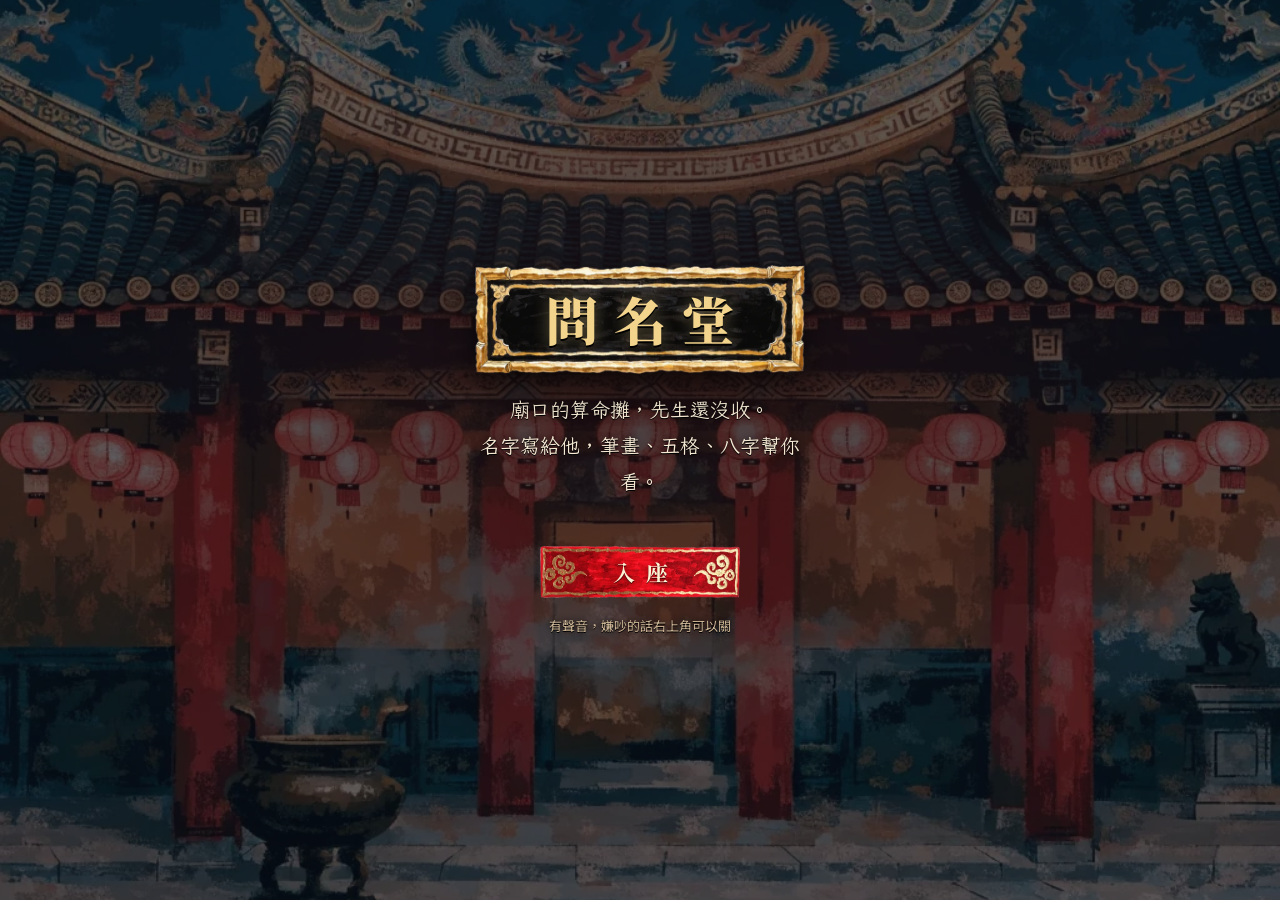
==== commit bfbdae1a: "套用文字審查 61 句；五格白話講出是哪幾個字幾畫；拿掉程式畫的方塊改用筆墨素材；輸入框字型固定 Co-Authored-By: Claude Opus 5.5 <noreply@anthropic." ====
--- a/site/index.html
+++ b/site/index.html
@@ -16,13 +16,13 @@
 <meta property="og:site_name" content="問名堂">
 <meta property="og:url" content="https://dhoper.github.io/wenmingtang/">
 <meta property="og:title" content="問名堂｜廟口算命攤，看你的名字">
-<meta property="og:description" content="夜裡的廟口，算命攤前坐下，把名字交給算命先生：康熙筆畫、五格三才、八字喜用神，一張批命紅紙說分明。">
+<meta property="og:description" content="夜裡的廟口，在算命攤前坐下，把名字寫給老先生看。康熙筆畫、五格三才都算，有生日連八字也看，最後批一張紅紙給你。">
 <meta property="og:image" content="https://dhoper.github.io/wenmingtang/og/home.jpg">
 <meta property="og:image:width" content="1200">
 <meta property="og:image:height" content="630">
 <meta name="twitter:card" content="summary_large_image">
 <!-- /OG -->
-<meta name="description" content="夜裡的廟口，算命攤前坐下，把名字交給算命先生：康熙筆畫、五格三才、八字喜用神，一張批命紅紙說分明。">
+<meta name="description" content="夜裡的廟口，在算命攤前坐下，把名字寫給老先生看。康熙筆畫、五格三才都算，有生日連八字也看，最後批一張紅紙給你。">
 <link rel="preconnect" href="https://fonts.googleapis.com">
 <link rel="preconnect" href="https://fonts.gstatic.com" crossorigin>
 <link href="https://fonts.googleapis.com/css2?family=Cactus+Classical+Serif&family=Noto+Sans+TC:wght@400;500;700&family=Noto+Serif+TC:wght@700;900&display=swap" rel="stylesheet">
@@ -75,10 +75,10 @@
     <p class="intro-line">廟口的算命攤，先生還沒收。<br>名字寫給他，筆畫、五格、八字幫你看。</p>
     <div class="intro-load" id="introLoad"><i id="introBar"></i></div>
     <button type="button" class="btn main" id="enter" disabled>入座</button>
-    <p class="intro-note">有聲音效，可在右上角關閉</p>
+    <p class="intro-note">有聲音，嫌吵的話右上角可以關</p>
   </div>
 </div>
-<noscript><p style="color:#fff;padding:2em">這個網站需要啟用 JavaScript。</p></noscript>
+<noscript><p style="color:#fff;padding:2em">要開啟 JavaScript 才看得到。</p></noscript>
 <script type="module" src="js/main.js"></script>
 </body>
 </html>
--- a/site/css/main.css
+++ b/site/css/main.css
@@ -88,7 +88,7 @@
 .app[data-orient=land] .paper { left: max(34px, calc(var(--vl, 0px) + 10px)); top: 70px; width: 82px; height: 282px; }
 
 /* 灑金紅紙條（名字由程式寫上） */
-.paper-art { position: absolute; inset: 0; background: radial-gradient(ellipse 70% 60% at 50% 50%, rgba(255, 190, 150, .22), transparent 75%), url(../assets/ui/redpaper-light.webp) 0 0 / 150px; border-style: solid; border-width: 7px; border-image: var(--redframe) 56 / 7px stretch; }
+.paper-art { position: absolute; inset: 0; background: url(../assets/ui/redpaper-light.webp) 0 0 / 150px; border-style: solid; border-width: 7px; border-image: var(--redframe) 56 / 7px stretch; }
 .paper-text { position: absolute; inset: 12px 0 28px; display: flex; flex-direction: column; align-items: center; justify-content: center; writing-mode: horizontal-tb; font: 900 48px/1.1 var(--song); color: #120703; -webkit-text-stroke: .3px #120703; text-shadow: 0 0 1px rgba(18, 7, 3, .6), 0 0 10px rgba(255, 225, 190, .35); }
 .paper-text .c { position: relative; display: block; width: 1em; text-align: center; transition: color .35s, text-shadow .35s; }
 .paper-text .c.new { animation: ink .5s ease-out both; }
@@ -121,7 +121,7 @@
 .say .q { color: var(--vermilion); font-weight: 700; }
 
 /* ───────── 操作區：木桌面 ───────── */
-.sheet { position: fixed; z-index: 25; left: 0; right: 0; bottom: 0; max-height: 66dvh; overflow-y: auto; overscroll-behavior: contain; background: linear-gradient(rgba(0, 0, 0, .25), transparent 40px), var(--wood) 0 0 / 300px; border-top: 14px solid; border-image: url(../assets/ui/btn-wood.webp) 52 52 0 52 / 14px 0 0 0 stretch; box-shadow: 0 -10px 30px rgba(0, 0, 0, .6); }
+.sheet { position: fixed; z-index: 25; left: 0; right: 0; bottom: 0; max-height: 66dvh; overflow-y: auto; overscroll-behavior: contain; background: var(--wood) 0 0 / 300px; border-top: 14px solid; border-image: url(../assets/ui/btn-wood.webp) 52 52 0 52 / 14px 0 0 0 stretch; box-shadow: 0 -10px 30px rgba(0, 0, 0, .6); }
 .sheet-bg { display: none; }
 .sheet-in { position: relative; padding: 14px var(--pad) calc(18px + var(--safe-b)); display: grid; gap: 14px; }
 .app:is([data-phase=reading], [data-phase=rename], [data-phase=compare]) .sheet { top: calc(var(--top-h) + var(--safe-t) + 92px); max-height: none; }
@@ -246,7 +246,7 @@
 #countBazi .bar { color: var(--cream); } #countBazi .bar i { background: rgba(0, 0, 0, .35); } #countBazi .bar em { color: var(--mute); }
 
 /* ───────── 批命：一張籤紙 ───────── */
-.rhead { position: sticky; top: 0; z-index: 3; margin: 0 calc(-1 * var(--pad)); padding: 10px var(--pad); background: linear-gradient(rgba(0, 0, 0, .35), rgba(0, 0, 0, .1)), var(--wood) 0 0 / 300px; box-shadow: 0 6px 12px rgba(0, 0, 0, .45); display: flex; align-items: center; justify-content: space-between; gap: 10px; }
+.rhead { position: sticky; top: 0; z-index: 3; margin: 0 calc(-1 * var(--pad)); padding: 10px var(--pad); background: var(--wood) 0 0 / 300px; box-shadow: 0 6px 12px rgba(0, 0, 0, .45); display: flex; align-items: center; justify-content: space-between; gap: 10px; }
 .app[data-orient=land] .rhead { padding-top: calc(var(--top-h) + var(--safe-t) + 4px); }
 .app[data-orient=land]:is([data-phase=reading], [data-phase=rename], [data-phase=compare]) .sheet-in { padding-top: 0; }
 .rhead .who { font: 700 20px/1.2 var(--song); letter-spacing: .08em; color: var(--gold-ink); text-shadow: var(--carve); }
@@ -272,7 +272,7 @@
 .reading[data-mode=bai] .pi { display: none; }
 .reasons { margin: 8px 0 0; padding-left: 1.2em; font: 14px/1.7 var(--sans); color: var(--ink-2); }
 .sec .pillars, .sec .bars { margin-bottom: 10px; }
-.actions { position: sticky; bottom: calc(-18px - var(--safe-b)); z-index: 3; margin: 0 calc(-1 * var(--pad)) calc(-18px - var(--safe-b)); padding: 8px var(--pad) calc(8px + var(--safe-b)); background: linear-gradient(rgba(0, 0, 0, .1), rgba(0, 0, 0, .35)), var(--wood) 0 0 / 300px; box-shadow: 0 -6px 12px rgba(0, 0, 0, .45); display: grid; grid-template-columns: repeat(3, minmax(0, 1fr)); gap: 6px; }
+.actions { position: sticky; bottom: calc(-18px - var(--safe-b)); z-index: 3; margin: 0 calc(-1 * var(--pad)) calc(-18px - var(--safe-b)); padding: 8px var(--pad) calc(8px + var(--safe-b)); background: var(--wood) 0 0 / 300px; box-shadow: 0 -6px 12px rgba(0, 0, 0, .45); display: grid; grid-template-columns: repeat(3, minmax(0, 1fr)); gap: 6px; }
 .actions .btn.ghost { min-height: 44px; font-size: 15px; font-weight: 700; border-width: 10px 6px; border-image-width: 10px 6px; letter-spacing: 0; white-space: nowrap; }
 .actions .btn.main { grid-column: 1 / -1; }
 .actions { grid-template-columns: 1fr; }
@@ -429,3 +429,43 @@
 .signs { gap: 8px; }
 .signs .sign, .app[data-orient=land] .signs .sign { width: min(66px, calc((100% - 32px) / 5)); }
 .sheet { overflow-x: hidden; } .signs { overflow-x: hidden; justify-content: space-between; }
+
+
+/* ───────── 不用程式畫的方塊：全部改成筆墨與素材 ───────── */
+/* 筆畫數：老先生用小楷寫在紅紙右側，一字一行，不加框 */
+.paper-text .n { inset-inline-end: 1px; inset-block-start: 50%; width: 1em; min-width: 0; padding: 0; background: none; border-radius: 0; box-shadow: none;
+  font: 700 12px/1.05 var(--kai); color: #ffe7a8; text-align: center; text-shadow: 0 1px 0 rgba(40, 0, 0, .95), 0 0 3px rgba(40, 0, 0, .9); word-break: break-all; }
+.paper-text .rs { padding: 0; background: none; box-shadow: none; font: 700 13px/1 var(--kai); color: #ffe7a8; text-shadow: 0 1px 0 #2a0000, 0 0 4px #2a0000, 0 0 8px rgba(42, 0, 0, .8); }
+/* 姓與名之間：一筆淡墨 */
+.paper-text .split { width: 26px; height: 5px; border: 0; background: url(../assets/ui/stroke.webp) center / 100% 100% no-repeat; opacity: .6; }
+/* 五格的五行：用該行顏色的墨字，不放色塊 */
+.g .el { background: none !important; padding: 0; margin: 1px 0; font: 900 15px/1.2 var(--song); }
+.e-木 { color: #2f5d3a; } .e-火 { color: #a8231a; } .e-土 { color: #87622c; } .e-金 { color: #75674a; } .e-水 { color: #23415e; }
+/* 八字五行力量：一筆墨，長短代表力量 */
+.bar i { height: 14px; background: url(../assets/ui/stroke.webp) left center / 100% 100% no-repeat; opacity: 1; filter: none; position: relative; }
+.bar i { background: none; }
+.bar i::before { content: ""; position: absolute; inset: 0; background: url(../assets/ui/stroke.webp) left center / 100% 100% no-repeat; opacity: .14; }
+.bar i b { position: relative; -webkit-mask: url(../assets/ui/stroke.webp) left center / var(--full, 100%) 100% no-repeat; mask: url(../assets/ui/stroke.webp) left center / var(--full, 100%) 100% no-repeat; }
+#countBazi .bar i::before { filter: invert(1); opacity: .22; }
+/* 段落分隔、對照表、批語前的線：朱筆一畫 */
+.sec { border-bottom: 0; position: relative; }
+.sec::after { content: ""; position: absolute; left: 6%; right: 6%; bottom: 0; height: 6px; background: url(../assets/ui/stroke-red.webp) center / 100% 100% no-repeat; }
+.sec:last-child::after { display: none; }
+.pi { border-left: 0; padding-left: 16px; position: relative; }
+.pi::before { content: ""; position: absolute; left: 0; top: 4px; bottom: 4px; width: 5px; background: url(../assets/ui/stroke-red-v.webp) center / 100% 100% no-repeat; }
+.cmp th, .cmp td { border-bottom: 0; background: url(../assets/ui/stroke-red.webp) center bottom / 92% 4px no-repeat; }
+/* 開場載入條：一筆朱墨慢慢畫出來 */
+.intro-load { height: 10px; background: url(../assets/ui/stroke.webp) left center / 100% 100% no-repeat; filter: invert(1) opacity(.18); overflow: visible; position: relative; }
+.intro-load { filter: none; background: none; }
+.intro-load::before { content: ""; position: absolute; inset: 0; background: url(../assets/ui/stroke.webp) left center / 100% 100% no-repeat; filter: invert(1); opacity: .18; }
+.intro-load i { position: relative; background: #c8342a; -webkit-mask: url(../assets/ui/stroke.webp) left center / 180px 100% no-repeat; mask: url(../assets/ui/stroke.webp) left center / 180px 100% no-repeat; }
+
+/* 輸入框：用系統字型，打字中與打完一樣，不會跳字型（紅紙上才寫成宋體） */
+.pen input, .ask-row input { font-family: "PingFang TC", "Microsoft JhengHei", "Noto Sans CJK TC", system-ui, sans-serif; font-weight: 600; }
+
+/* 分享面板：手機上四顆改兩排 */
+@media (max-width: 520px) { .share-grid.g4 { grid-template-columns: repeat(2, minmax(0, 1fr)); } .share-grid.g4 .btn { font-size: 16px; } }
+
+/* 上回批命：一張張小紅紙 */
+.slips.hist .slip { min-height: 96px; }
+.slips.hist .slip b { font-size: 24px; }
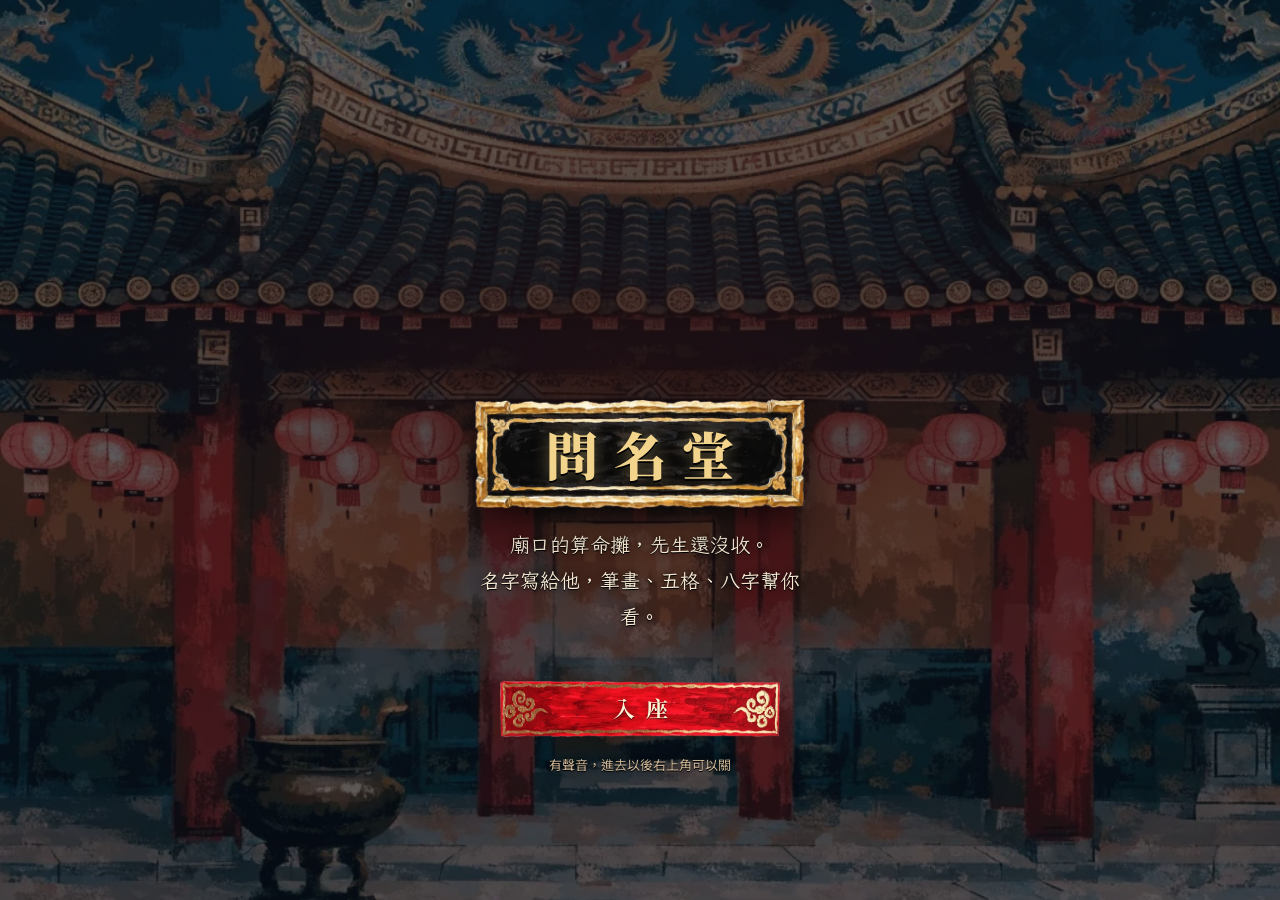
==== commit 88d2b476: "手機版重新設計：固定舞台構圖、窗框頭像、返牌、生辰帖、竹籤候選名、條件抽屜、宣紙結果卡、兩名對照、分享面板、上回批命；朋友頁改照筆畫重算 Co-Authored-By: Claude Opus 5.5" ====
--- a/site/index.html
+++ b/site/index.html
@@ -28,6 +28,7 @@
 <link href="https://fonts.googleapis.com/css2?family=Cactus+Classical+Serif&family=Noto+Sans+TC:wght@400;500;700&family=Noto+Serif+TC:wght@700;900&display=swap" rel="stylesheet">
 <link rel="stylesheet" href="fonts/kai.css">
 <link rel="stylesheet" href="css/main.css">
+<link rel="stylesheet" href="css/mobile.css">
 </head>
 <body>
 <div class="app" id="app" data-phase="seat" data-orient="port">
@@ -51,7 +52,7 @@
   </div>
 
   <header class="top">
-    <a class="brand" href="./">問名堂</a>
+    <div class="top-l"><button type="button" class="back f-wood" id="backBtn" hidden aria-label="回上一步">返</button><a class="brand" href="./">問名堂</a></div>
     <div class="tools">
       <button type="button" class="chip f-wood" id="historyBtn" hidden>上回批命</button>
       <button type="button" class="chip f-wood" id="soundBtn" aria-pressed="true" aria-label="聲音">有聲</button>
@@ -75,7 +76,7 @@
     <p class="intro-line">廟口的算命攤，先生還沒收。<br>名字寫給他，筆畫、五格、八字幫你看。</p>
     <div class="intro-load" id="introLoad"><i id="introBar"></i></div>
     <button type="button" class="btn main" id="enter" disabled>入座</button>
-    <p class="intro-note">有聲音，嫌吵的話右上角可以關</p>
+    <p class="intro-note">有聲音，進去以後右上角可以關</p>
   </div>
 </div>
 <noscript><p style="color:#fff;padding:2em">要開啟 JavaScript 才看得到。</p></noscript>
--- a/site/css/mobile.css
+++ b/site/css/mobile.css
@@ -0,0 +1,197 @@
+/* ═════════ 手機版重新設計（11-26）═════════
+   一個畫面一個朱漆主按鈕；資訊卡用宣紙，不跟按鈕同材質；回上一步一律用頂列「返」牌；
+   批命、擬名、對照頁頂端改成窗框頭像，不再裁切舞台；最小字 13px，可點範圍至少 44px。 */
+
+/* 頂列：返牌＋匾額；右側小牌的可點範圍撐到 44px */
+.top-l { display: flex; align-items: center; gap: 8px; }
+.back { position: relative; display: grid; place-items: center; width: 44px; height: 40px; padding: 0; background: none; font: 900 18px/1 var(--song); color: var(--gold-ink); text-shadow: var(--carve); border-width: 8px 9px; border-image-width: 8px 9px; }
+.back[hidden] { display: none; }
+.chip { position: relative; min-height: 34px; padding: 0 3px; font-size: 14px; }
+.chip::after, .back::after { content: ""; position: absolute; inset: -6px -3px; }
+.tools { gap: 10px; }
+
+/* 舞台（直式）：紅紙上下緣跟著看得到的舞台走，絕不被頂列或操作區切到 */
+.app:not([data-orient=land]) .paper { top: var(--pt, 132px); height: var(--ph, 262px); }
+.app.paper-off:not([data-orient=land]) .paper { opacity: 0; }
+.app[data-phase=seat] .paper.empty { opacity: 0; }
+.paper.empty .paper-text::before { content: none; }
+.app[data-phase=name] .paper.empty .paper-art { animation: breatheGlow 2.4s ease-in-out infinite; }
+@keyframes breatheGlow { 50% { filter: drop-shadow(0 0 10px rgba(255, 210, 140, .75)); } }
+/* 姓與名之間：拉開一點距離，不畫線 */
+.paper-text .c.g1 { margin-top: .32em; }
+/* 數筆畫：名字維持墨黑，只在背後亮一圈；筆畫數寫在紅紙外側 */
+.paper-text .c.lit { color: #120703; -webkit-text-stroke-color: #120703; text-shadow: 0 0 2px rgba(255, 236, 190, .9), 0 0 14px rgba(255, 210, 140, .95); }
+.paper-text .n { inset-inline-end: auto; left: calc(100% + 0.32em); font-size: max(13px, .28em); color: #ffe7a8; text-shadow: 0 1px 0 #1a0600, 0 0 3px #1a0600, 0 0 6px rgba(26, 6, 0, .9); }
+/* 乾坤木牌選完：立在桌上、硯台左邊，整塊露出來 */
+.token { left: 238px; top: 386px; width: 22px; height: 52px; }
+.app[data-orient=land] .token { left: 338px; top: 322px; }
+
+/* 操作區 */
+.sheet { bottom: var(--kb, 0px); }
+.sheet-in { padding-bottom: calc(18px + var(--safe-b)); }
+.app.kb .say-in { display: none !important; }
+.app:not([data-orient=land]):not(:is([data-phase=reading], [data-phase=rename], [data-phase=compare])) .say-in:not(:empty) { margin: 10px var(--pad) 0; }
+.say-in { font-size: 17px; }
+.fine { font-size: 15px; }
+.fine.ink { color: var(--ink); text-shadow: none; text-align: center; }
+.opt.small { min-height: 40px; font-size: 15px; padding: 0 4px; }
+.seat-sub .opt { min-height: 44px; font-size: 15px; }
+.btn.main.wide { width: 100%; max-width: none; }
+
+/* 報名：輸入框就是一條宣紙，主按鈕滿寬 */
+.pen { gap: 12px; }
+.pen input { text-align: center; letter-spacing: .3em; }
+
+/* 乾坤：牌底字直接寫在牌下，亮一點 */
+.tk .s { font-size: 15px; color: #f3dfb8; }
+.tokens { padding-top: 6px; }
+
+/* 問事招牌：選中的那塊垂下來、蓋「問」字印，其他的退淡 */
+.signs:has([aria-pressed=true]) .sign:not([aria-pressed=true]) { opacity: .58; }
+.sign[aria-pressed=true] { transform: translateY(8px); }
+.sign[aria-pressed=true]::after { content: "問"; position: absolute; left: 50%; bottom: -4px; transform: translateX(-50%) rotate(-6deg); width: 28px; height: 28px; display: grid; place-items: center; background: url(../assets/props/seal.webp) center / contain no-repeat; font: 900 13px/1 var(--song); color: #b8241a; }
+.sign[aria-pressed=true] .t { color: #2b1508; }
+
+/* 生辰帖：一張宣紙帖，生日用毛筆字寫出來；每一段點了跳出手機滾輪 */
+.tie { display: grid; gap: 6px; padding: 2px 8px 4px; color: var(--ink); }
+.tie-head { display: flex; align-items: center; justify-content: space-between; }
+.tie-t { font: 900 20px/1.2 var(--song); letter-spacing: .3em; color: var(--vermilion); }
+.tie .opt.cal { min-height: 40px; font-size: 16px; min-width: 64px; }
+.tie-body { margin: 0; font: 900 clamp(20px, 5.6vw, 24px)/2.05 var(--song); color: var(--ink); text-align: center; }
+.w { position: relative; display: inline-block; padding: 0 3px; margin: 0 2px; background: url(../assets/ui/stroke-red.webp) center bottom 4px / 100% 5px no-repeat; cursor: pointer; }
+.w[hidden] { display: none; }
+.w select { position: absolute; inset: 0; width: 100%; height: 100%; opacity: 0; font-size: 16px; cursor: pointer; appearance: none; border: 0; }
+.w:focus-within { filter: drop-shadow(0 0 5px rgba(200, 120, 40, .7)); }
+.tie-txt { font-weight: 400; color: var(--ink-2); }
+.tie .opt.leap { min-height: 36px; font-size: 14px; vertical-align: middle; }
+.tie .opt.leap[hidden] { display: none; }
+.tie-zi { justify-self: center; min-height: 40px; padding: 0 6px; background: none; border: 0; font: 400 14px/1.5 var(--kai); color: var(--ink-2); }
+.tie-zi b { color: var(--vermilion); }
+.tie-pv { margin: 0; text-align: center; font: 400 13px/1.7 var(--sans); color: var(--ink-2); }
+.tie-pv b { font: 700 16px/1.6 var(--song); color: var(--ink); letter-spacing: .1em; }
+@keyframes flipx { 50% { transform: rotateY(90deg); } }
+.flipx { animation: flipx .5s ease; }
+
+/* ───── 批命、擬名、對照：頂端窗框頭像 ───── */
+.app:not([data-orient=land]):is([data-phase=reading], [data-phase=rename], [data-phase=compare]) .sheet { top: calc(var(--top-h) + var(--safe-t)); }
+.rtop { display: grid; grid-template-columns: auto minmax(0, 1fr) auto; align-items: center; gap: 10px; padding-top: 10px; }
+.medal { position: relative; isolation: isolate; width: 96px; height: 96px; flex: none; background: url(../assets/ui/window.webp) center / contain no-repeat; filter: drop-shadow(0 4px 6px rgba(0, 0, 0, .5)); }
+.medal i { position: absolute; left: 50%; top: 50%; width: 48px; height: 48px; transform: translate(-50%, -50%); border-radius: 50%; background-repeat: no-repeat; background-size: 196px auto; background-position: -73px -27px; z-index: -1; }
+.rtop-r { min-width: 0; }
+.rtop .who { margin: 0; font: 900 22px/1.25 var(--song); letter-spacing: .06em; color: var(--gold-ink); text-shadow: var(--carve); }
+.rtop .who small { margin-left: 8px; font: 400 14px/1 var(--kai); color: #ead9bd; letter-spacing: 0; }
+.rsay { margin: 4px 0 0; font: 400 16px/1.55 var(--kai); color: #f3e3c4; text-shadow: var(--carve); }
+.rsay .q { color: #ffd88a; }
+.rshare { align-self: start; margin-top: 4px; }
+/* 頁籤：獨立一列、三等分、44px；選中是亮字加朱筆底線，不整塊塗紅 */
+.rhead { padding: 6px var(--pad); justify-content: stretch; }
+.app[data-orient=land] .rhead { padding-top: 6px; }
+.mode { display: grid; grid-template-columns: repeat(3, minmax(0, 1fr)); gap: 6px; width: 100%; }
+.mode button { min-height: 44px; font-size: 15px; border-image: url(../assets/ui/btn-wood.webp) 52 fill / 8px 10px stretch !important; color: rgba(236, 214, 176, .75); }
+.mode button[aria-pressed=true] { color: #fff0cc; text-shadow: var(--carve); background: url(../assets/ui/stroke-red.webp) center bottom 2px / 70% 6px no-repeat; }
+/* 結果卡：宣紙＋朱字評等（不再用跟按鈕一樣的紅紙） */
+.hero { border-width: 24px; border-image: url(../assets/ui/slip-frame.webp) 118 fill / 24px stretch; background: var(--paper) 0 0 / 320px; padding: 4px 6px 8px; }
+.hero .grade { color: var(--vermilion); -webkit-text-stroke: 0; text-shadow: 0 2px 0 rgba(90, 10, 0, .25); }
+.hero .score { color: var(--ink-2); text-shadow: none; }
+.hero .hl { color: var(--ink); text-shadow: none; font-family: var(--ming); font-weight: 400; letter-spacing: .08em; }
+.hero .hlp { color: #4a3526; text-shadow: none; font-size: 15px; }
+.hero.friend .score:first-child { color: var(--ink); font: 900 20px/1.4 var(--song); }
+.hero.friend .opt { margin-top: 8px; }
+/* 斷句：一個子句不拆開 */
+.cl { display: inline-block; max-width: 100%; }
+.nw { white-space: nowrap; }
+.bai, .hlp, .rsay { text-wrap: pretty; }
+.hl, .pi span { text-wrap: balance; }
+/* 五格小籤：字放大 */
+.g .k { font-size: 13px; }
+.g .lv { font-size: 14px; }
+.g .num { font-size: 27px; }
+/* 八字四柱：宣紙小籤、朱字 */
+.pillar { border-image: url(../assets/ui/slip-frame.webp) 118 fill / 9px stretch; background: var(--paper) 0 0 / 200px; }
+.pillar b { color: var(--vermilion); text-shadow: none; }
+.pillar span { font-size: 13px; color: var(--ink-2); text-shadow: none; }
+.after .btn.ghost { font-size: 16px; }
+
+/* ───── 擬名 ───── */
+.cond { display: flex; align-items: center; justify-content: space-between; gap: 8px; padding: 2px 4px; }
+.cond-sum { margin: 0; font: 700 16px/1.5 var(--kai); color: var(--ink); }
+.cond-body { display: grid; gap: 10px; padding: 4px 6px 8px; color: var(--ink); }
+.cond-body[hidden] { display: none; }
+.cond-row { display: flex; flex-wrap: wrap; align-items: center; gap: 8px; margin: 0; font: 400 16px/1.5 var(--kai); color: var(--ink); }
+.cond-row input { width: 3.6em; min-height: 44px; padding: 0 6px; border-style: solid; border-width: 9px; border-image: url(../assets/ui/slip-frame.webp) 118 / 9px stretch; background: #fff8ea; text-align: center; font: 600 18px/1.2 "PingFang TC", "Microsoft JhengHei", system-ui, sans-serif; color: var(--ink); outline: none; }
+.cond-row input.long { width: 9em; text-align: left; }
+.cond-body .opt { color: #3a1d08; text-shadow: var(--engrave); }
+.cond-body .opt[aria-pressed=true] { color: #fff3d6; text-shadow: var(--on-red); }
+.sticks { display: grid; grid-template-columns: repeat(4, minmax(0, 1fr)); gap: 12px 8px; justify-items: center; padding: 4px 0; }
+.sticks > .fine, .sticks-tip { grid-column: 1 / -1; }
+.sticks-tip { margin: 0; font: 400 14px/1.5 var(--kai); color: rgba(236, 214, 176, .85); text-shadow: var(--carve); text-align: center; }
+.stick { position: relative; width: 100%; max-width: 74px; height: 236px; padding: 0; border: 0; display: grid; grid-template-rows: 30px 1fr 30px; justify-items: center; align-items: center; background: url(../assets/ui/stick.webp) center / 100% 100% no-repeat; filter: drop-shadow(0 6px 6px rgba(0, 0, 0, .5)); transition: transform .15s; animation: deal .48s cubic-bezier(.2, .9, .3, 1.15) both; animation-delay: calc(var(--i, 0) * 70ms + 60ms); }
+.stick:active { transform: translateY(3px) rotate(-1deg); }
+.sk-g { align-self: start; margin-top: 5px; font: 900 14px/1 var(--song); color: #fff3d6; text-shadow: 0 1px 0 #5a0000; letter-spacing: .05em; }
+.sk-n { font: 900 28px/1.15 var(--song); color: #2a1408; }
+.sk-s { align-self: end; margin-bottom: 8px; font: 700 13px/1.2 var(--kai); color: #5a3a1e; }
+.stick.top::after { content: "最好"; position: absolute; right: -8px; bottom: 34px; width: 36px; height: 36px; display: grid; place-items: center; transform: rotate(-10deg); background: url(../assets/props/seal.webp) center / contain no-repeat; font: 900 11px/1 var(--song); color: #b01e14; }
+.stick.own { background: var(--paper) 0 0 / 160px; border-style: solid; border-width: 8px; border-image: url(../assets/ui/slip-frame.webp) 118 / 8px stretch; filter: drop-shadow(0 6px 6px rgba(0, 0, 0, .45)); }
+.stick.own .sk-g { color: var(--vermilion); text-shadow: none; }
+.own { display: grid; gap: 8px; padding: 4px 6px 6px; color: var(--ink); }
+.own label { font: 400 16px/1.5 var(--kai); color: var(--ink); }
+.own-row { display: flex; gap: 8px; align-items: center; }
+.own-row input { flex: 1; min-width: 0; min-height: 46px; padding: 0 8px; border-style: solid; border-width: 9px; border-image: url(../assets/ui/slip-frame.webp) 118 / 9px stretch; background: #fff8ea; font: 600 18px/1.2 "PingFang TC", "Microsoft JhengHei", system-ui, sans-serif; color: var(--ink); outline: none; }
+.own .opt { color: var(--gold-ink); }
+
+/* ───── 兩名對照 ───── */
+.vs { display: grid; grid-template-columns: repeat(2, minmax(0, 1fr)); gap: 10px; }
+.vs-card { position: relative; text-align: center; padding: 6px 4px 8px; border-style: solid; border-width: 18px; border-image: url(../assets/ui/slip-frame.webp) 118 fill / 18px stretch; background: var(--paper) 0 0 / 260px; color: var(--ink); box-shadow: 0 6px 12px rgba(0, 0, 0, .4); opacity: .82; }
+.vs-card.win { opacity: 1; }
+.vs-tag { font: 400 13px/1 var(--kai); color: var(--ink-2); }
+.vs-n { margin: 4px 0 0; font: 900 22px/1.25 var(--song); letter-spacing: .08em; }
+.vs-g { margin: 0; font: 900 46px/1.1 var(--song); color: var(--vermilion); }
+.vs-s { margin: 0; font: 700 14px/1.4 var(--kai); color: var(--ink-2); }
+.vs-card.win::after { content: "佳"; position: absolute; right: -10px; top: -12px; width: 40px; height: 40px; display: grid; place-items: center; transform: rotate(-10deg); background: url(../assets/props/seal.webp) center / contain no-repeat; font: 900 16px/1 var(--song); color: #b01e14; }
+.cmp th[scope=row] { width: 22%; text-align: left; font: 700 15px/1.3 var(--song); color: var(--ink-2); }
+.cmp td { font-size: 14px; }
+.cmp td.win { color: var(--vermilion); font-weight: 700; }
+.cmp td.win::before { content: "◎"; margin-right: 2px; }
+
+/* ───── 上回批命：一條條宣紙籤 ───── */
+.hist { display: grid; gap: 8px; }
+.hist-row { display: grid; grid-template-columns: minmax(0, 1fr) auto; grid-template-rows: auto auto; align-items: center; column-gap: 10px; min-height: 64px; padding: 0 6px; text-align: left; background: none; color: var(--ink); animation: rise .42s cubic-bezier(.2, .8, .2, 1) both; animation-delay: calc(var(--i, 0) * 50ms); }
+.hist-row b { font: 900 22px/1.2 var(--song); letter-spacing: .06em; }
+.hist-row .hg { grid-row: 1 / 3; grid-column: 2; font: 900 30px/1 var(--song); color: var(--vermilion); }
+.hist-row small { font: 400 13px/1.4 var(--kai); color: var(--ink-2); }
+
+/* ───── 分享面板 ───── */
+.share-in { position: relative; }
+.share-x { position: absolute; right: -6px; top: -8px; z-index: 2; width: 44px; height: 44px; display: grid; place-items: center; padding: 0; border: 0; background: url(../assets/props/seal.webp) center / 40px no-repeat; font: 900 15px/1 var(--song); color: #b01e14; }
+.share-icons { display: grid; grid-template-columns: repeat(4, minmax(0, 1fr)); gap: 6px; }
+.sicon { display: grid; justify-items: center; gap: 4px; min-height: 64px; padding: 6px 0 4px; background: none; border: 0; text-decoration: none; color: var(--ink); font: 400 13px/1.2 var(--kai); }
+.sicon svg { width: 34px; height: 34px; padding: 7px; box-sizing: content-box; background: url(../assets/props/seal.webp) center / contain no-repeat; color: #9c1f15; }
+.share-more { display: flex; justify-content: center; gap: 8px; flex-wrap: wrap; }
+.share-more .opt { color: var(--gold-ink); }
+
+/* ───── 開場：招牌與按鈕往下，按鈕落在拇指區 ───── */
+.intro { place-items: end center; padding-bottom: max(14vh, 60px); }
+.intro .btn.main { min-width: min(280px, 80vw); min-height: 56px; }
+.intro-note { font-size: 13px; }
+.skip { min-height: 46px; font-size: 16px; }
+
+/* ── 第二輪修正 ── */
+/* 批語：一行一句的區塊只到第一層，子句在行內排 */
+.pi > span { display: block; }
+.pi .cl { display: inline-block; }
+/* 竹籤：竹身拉寬到可以寫字 */
+.stick { max-width: 56px; height: 228px; grid-template-rows: 34px 1fr 34px; }
+.sk-g { margin-top: 6px; font-size: 13px; }
+.sk-n { font-size: 24px; line-height: 1.1; }
+.sk-s { font-size: 13px; margin-bottom: 6px; color: #4a2e14; text-shadow: 0 0 3px rgba(255, 240, 200, .9); }
+.stick.own { max-width: 64px; }
+/* 改條件：木牌不換行；展開後的選項用金字，深木上看得清 */
+.cond .opt { flex: none; white-space: nowrap; }
+.cond-sum { font-size: 15px; }
+.cond-body .opt { color: var(--gold-ink); text-shadow: var(--carve); }
+/* 上回批命：宣紙框邊細一點，名字才有地方 */
+.hist-row { border-width: 12px 14px; border-image-width: 12px 14px; min-height: 70px; padding: 2px 4px; }
+/* 請先生細說自己一整列 */
+.after.has-ai { grid-template-columns: repeat(2, minmax(0, 1fr)); }
+.after.has-ai #askAI { grid-column: 1 / -1; }
+.hist-row { background: var(--paper) 0 0 / 260px; }
